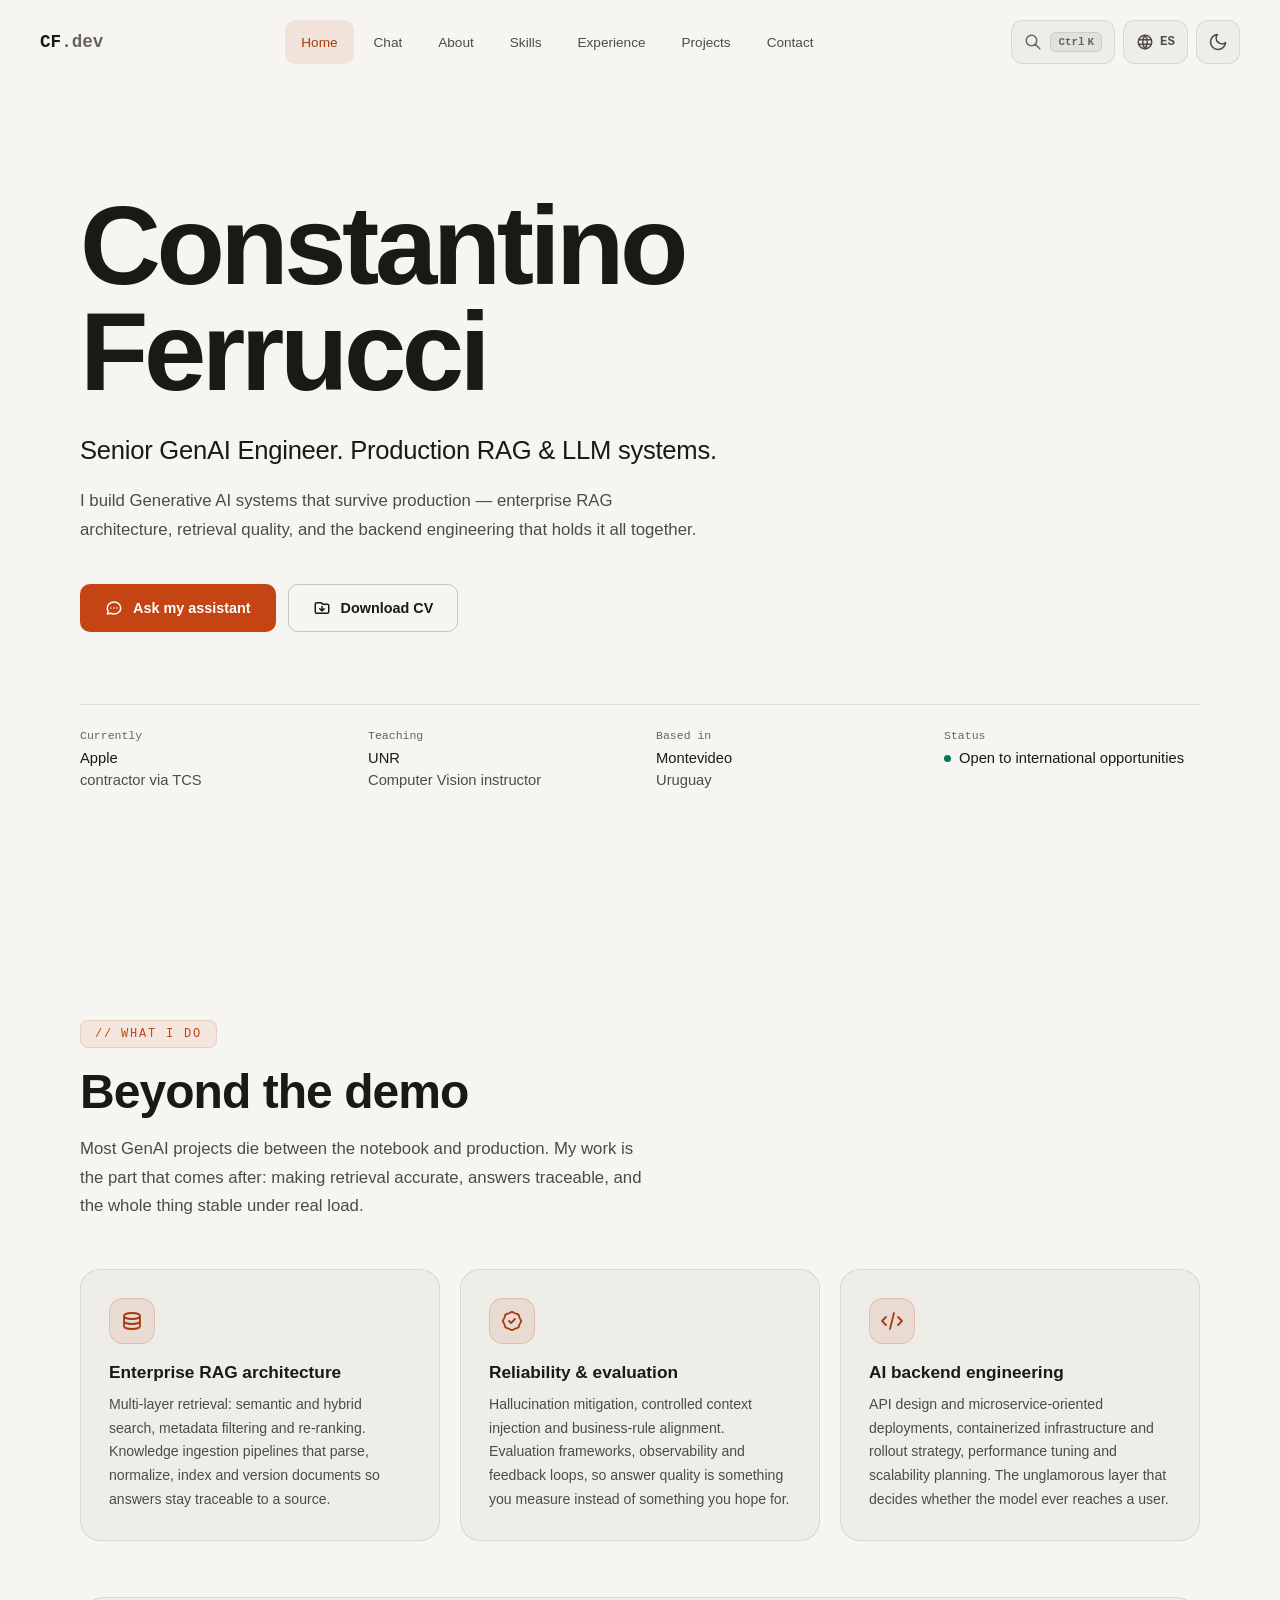
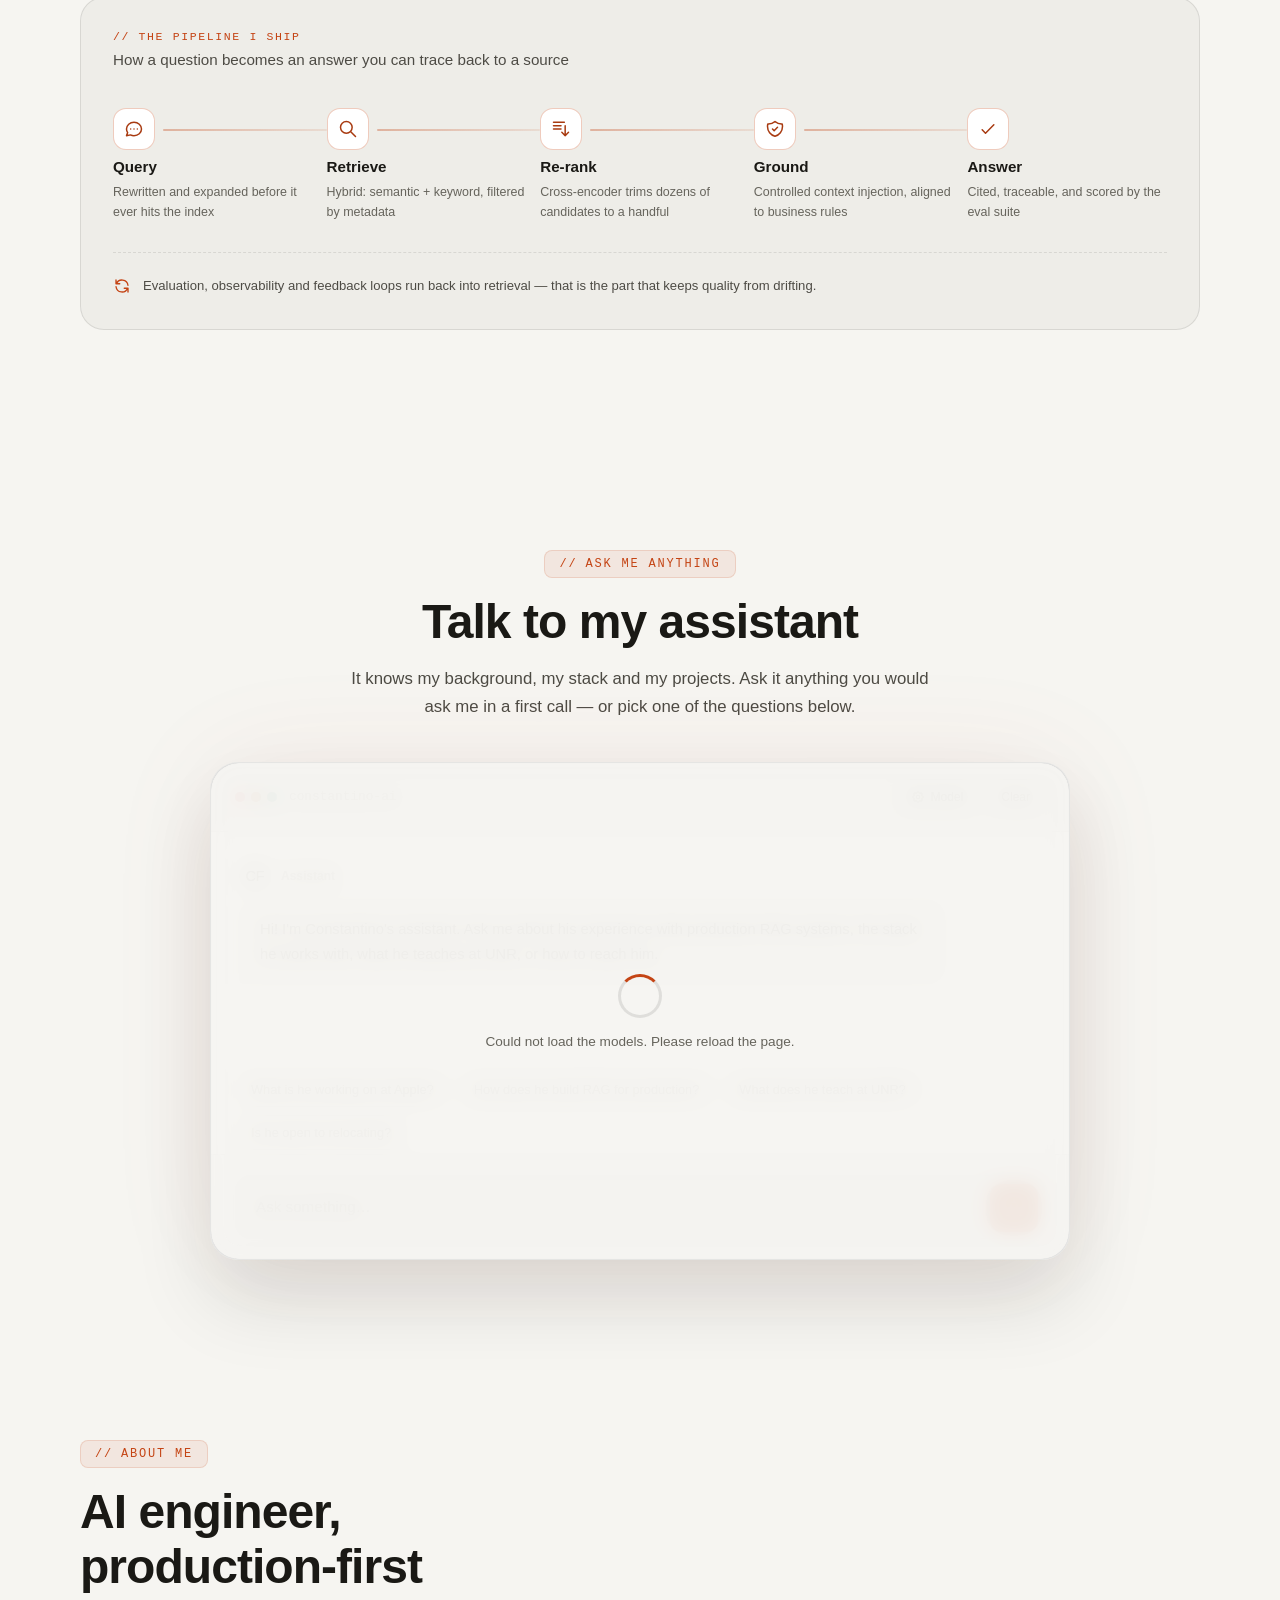
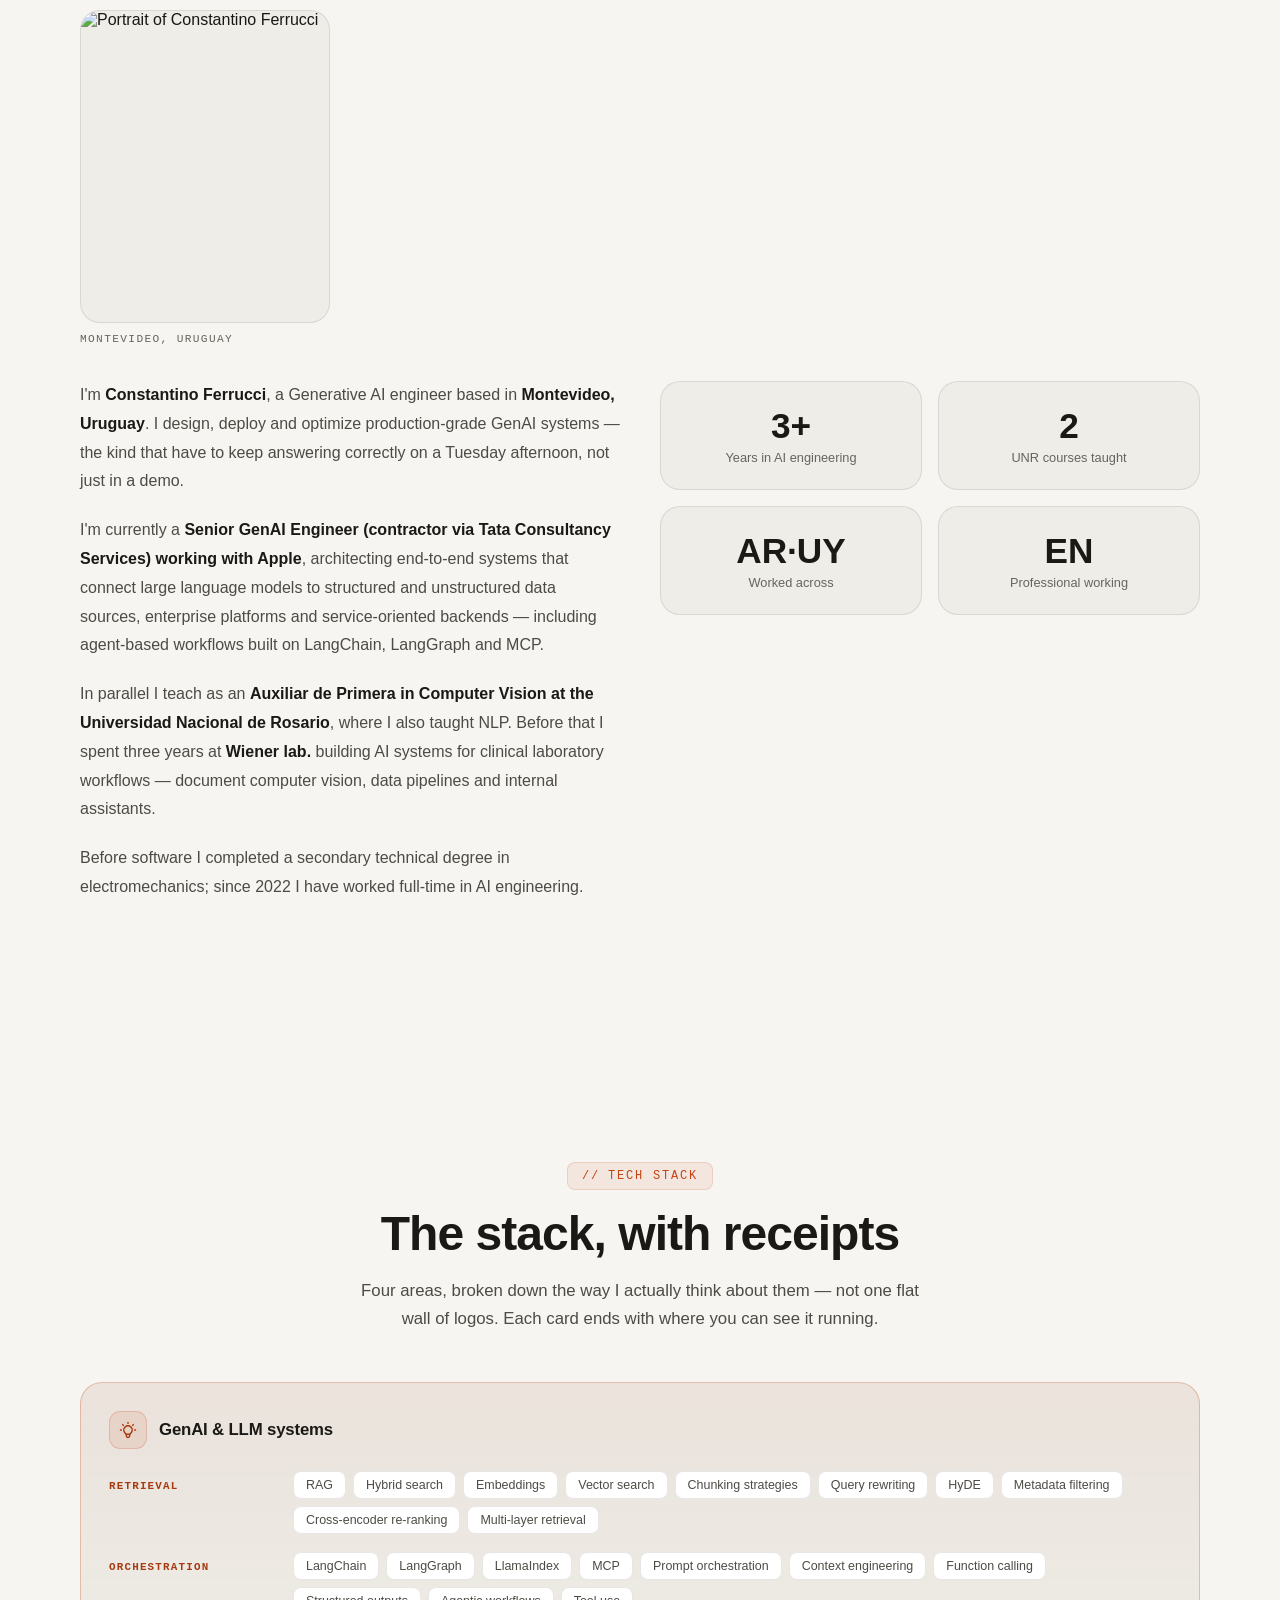
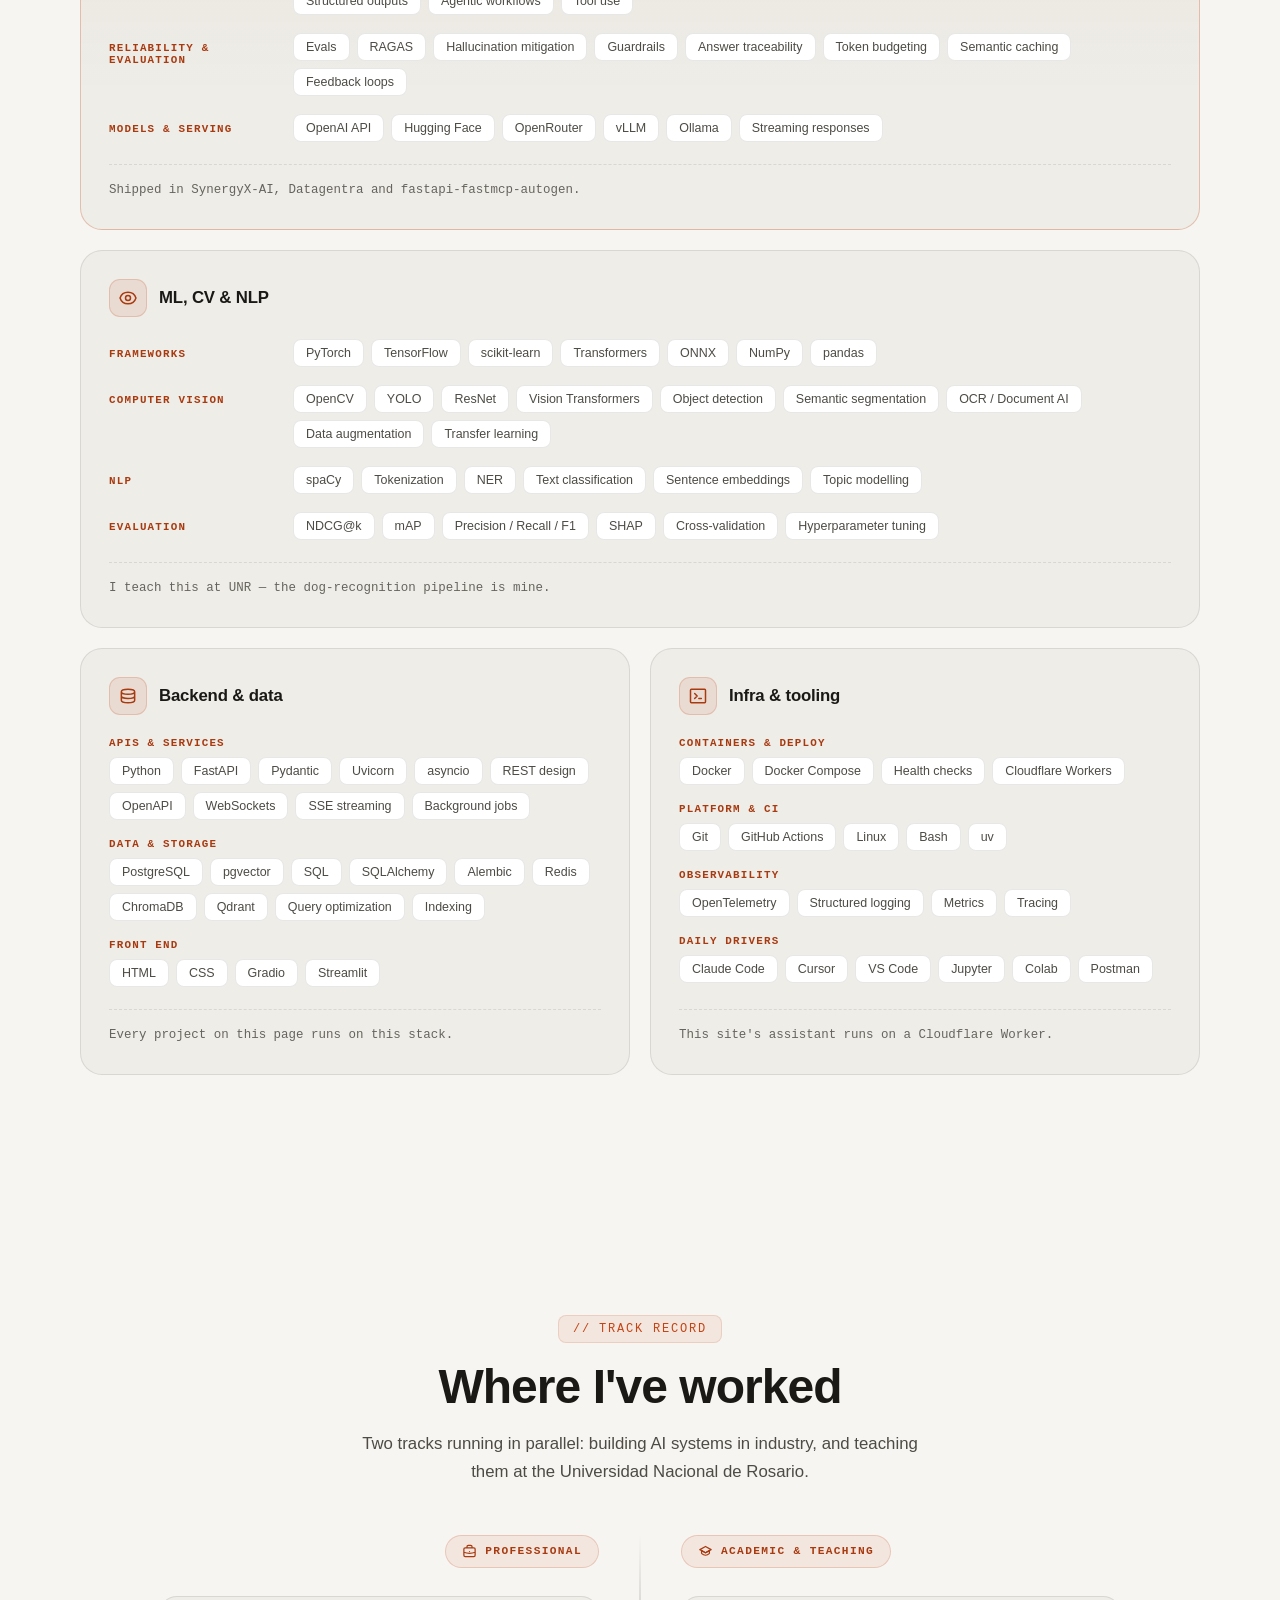
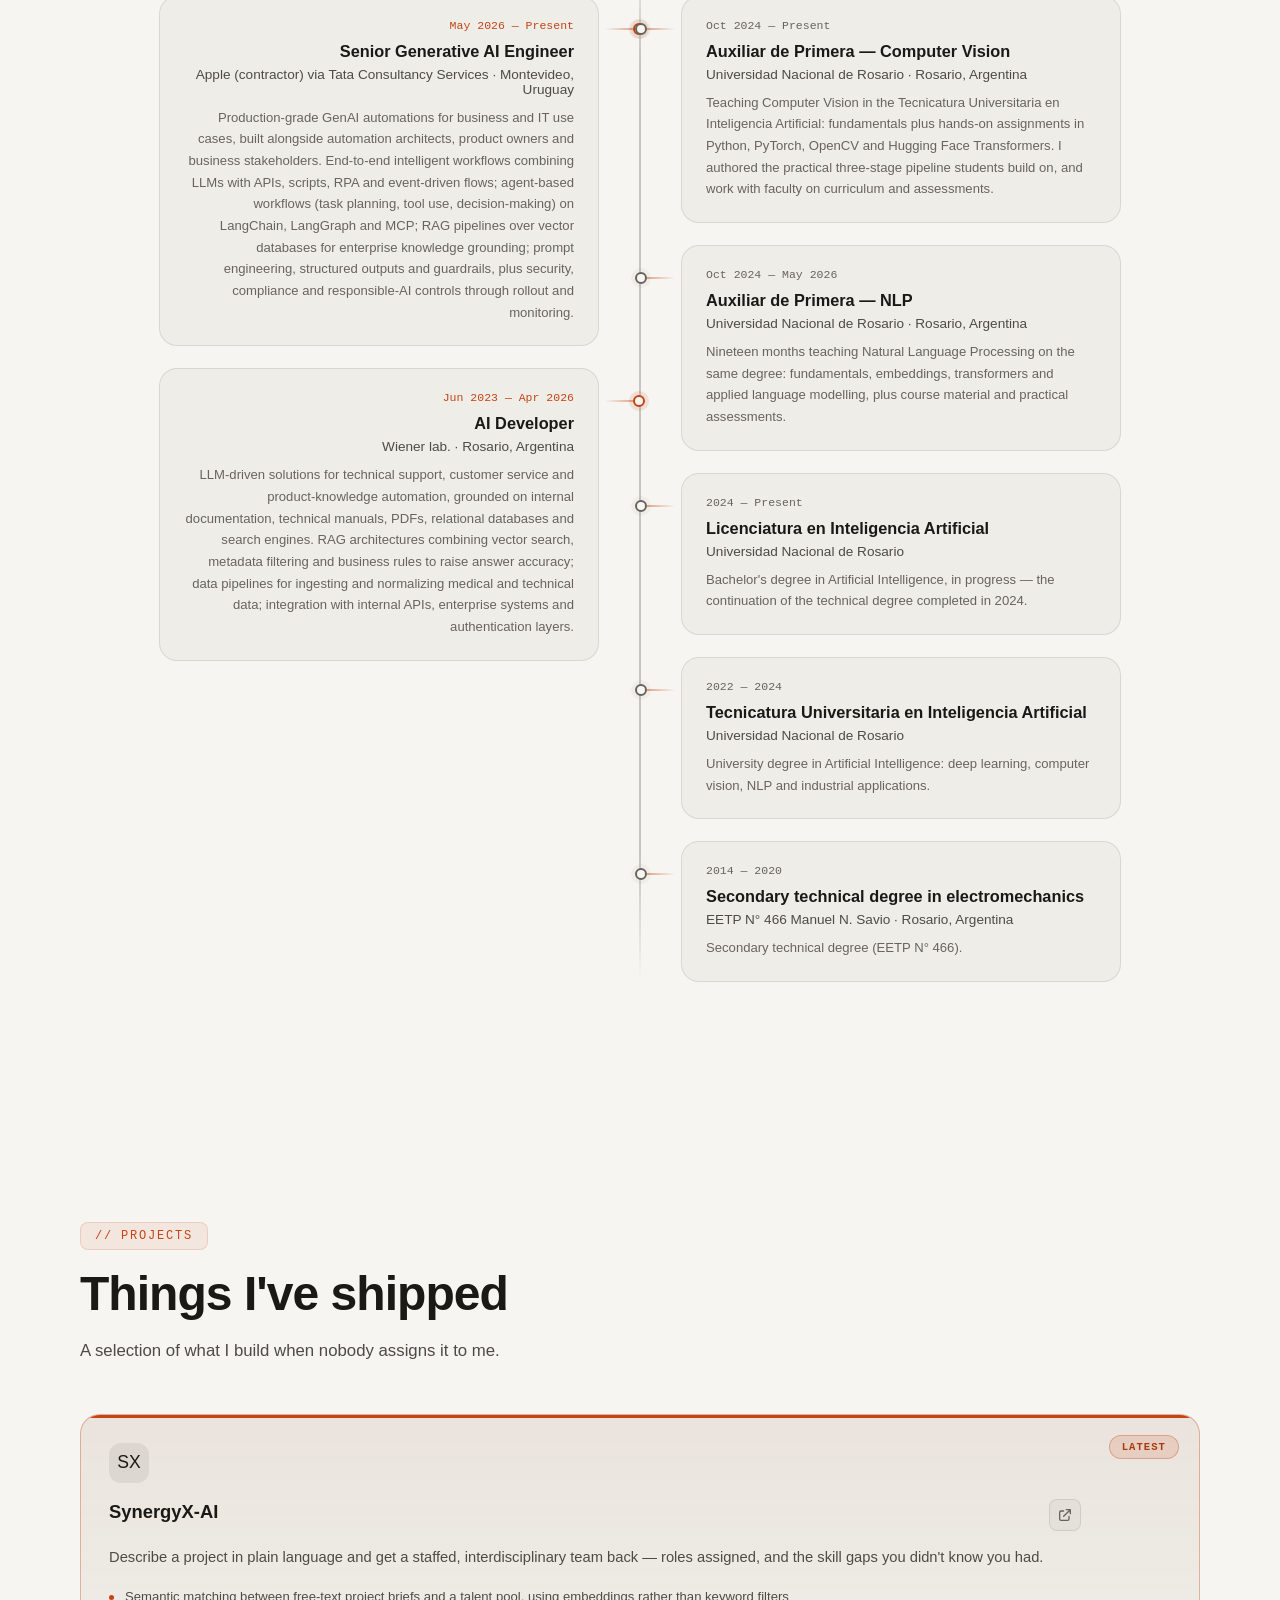
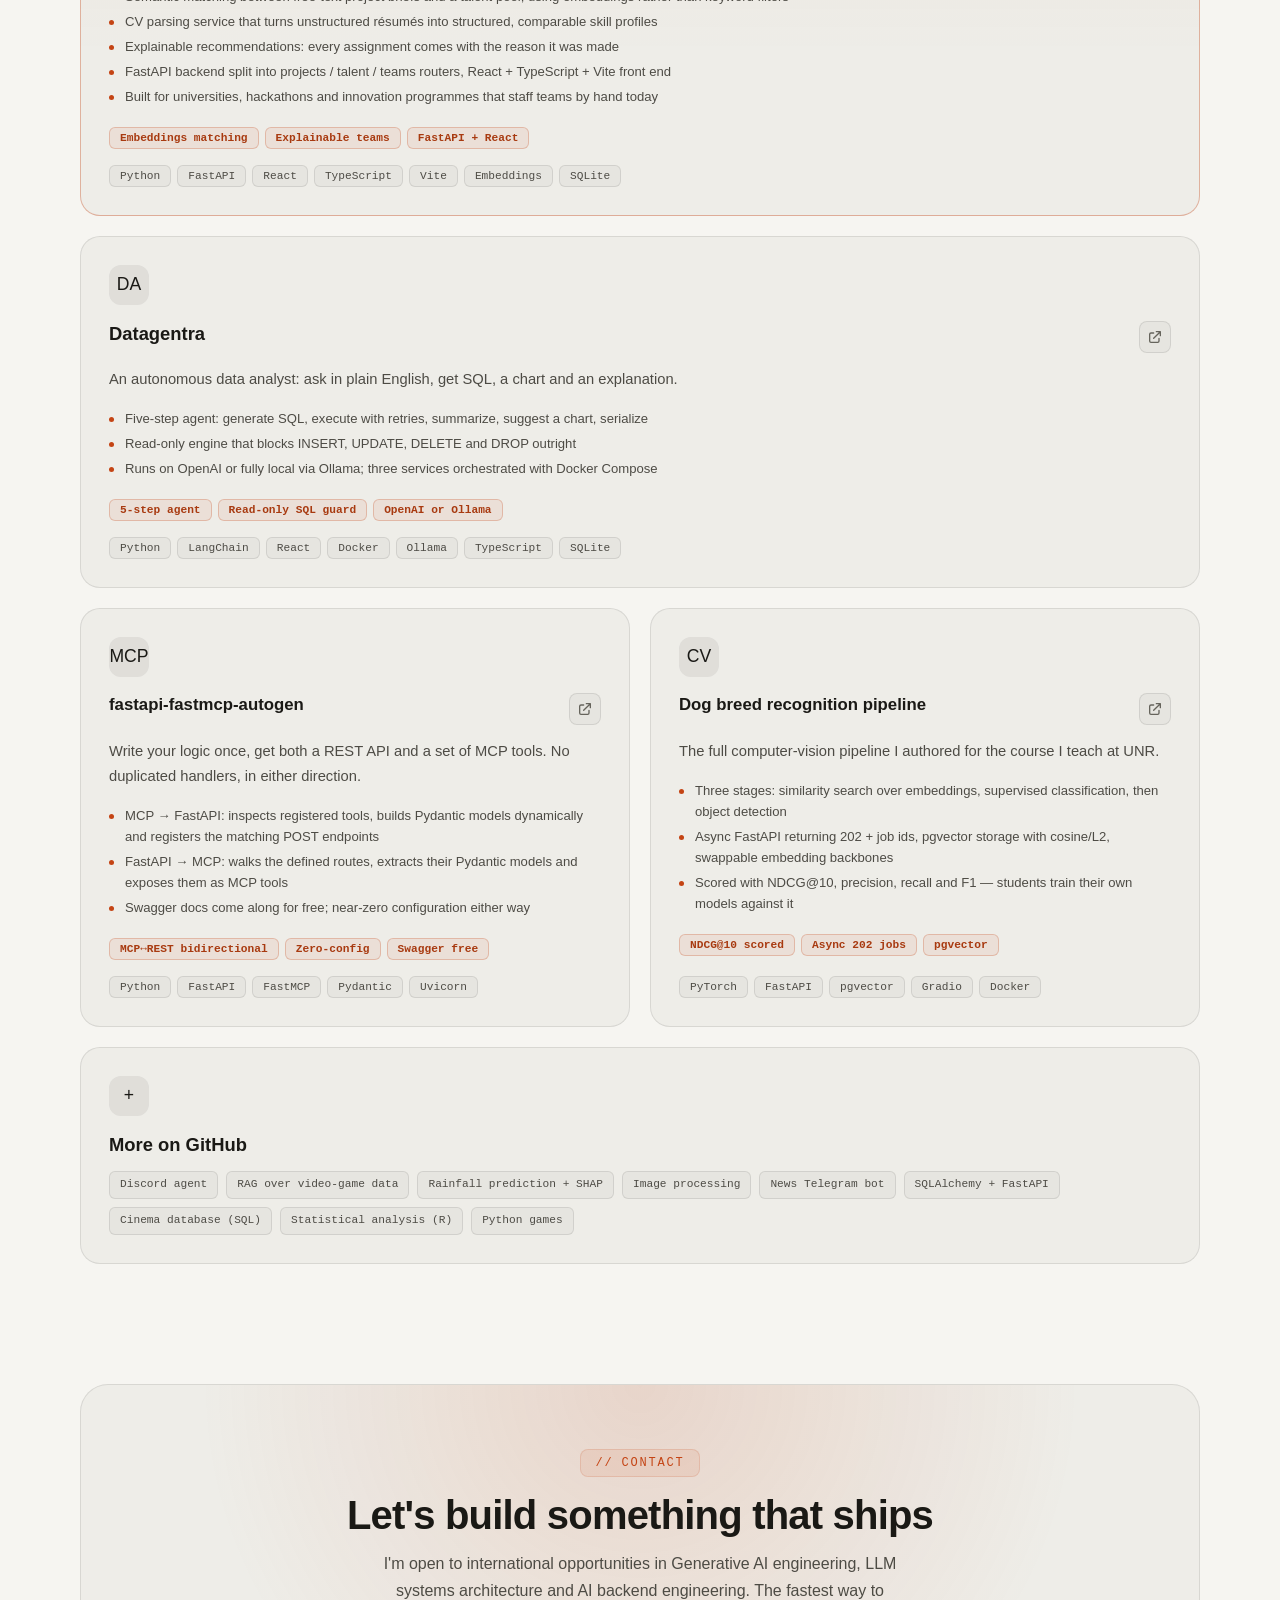
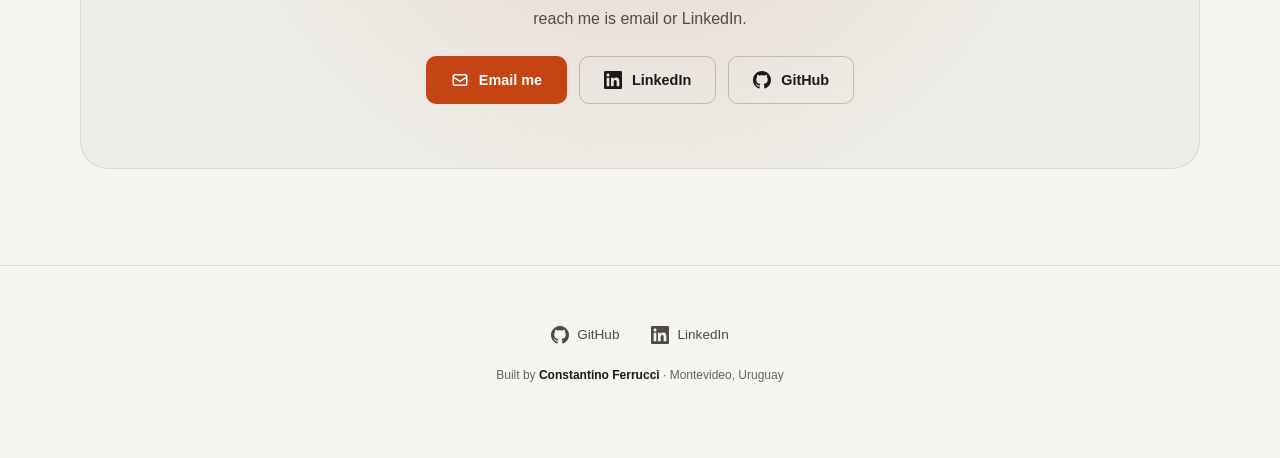
==== index.html @ ad32de2b "feat(ui): single accent, warm neutrals and static hero" ====
<!DOCTYPE html>
<html lang="en">
<head>
    <meta charset="UTF-8">
    <meta name="viewport" content="width=device-width, initial-scale=1, viewport-fit=cover">
    <title>Constantino Ferrucci | Senior GenAI Engineer</title>
    <meta name="description" content="Constantino Ferrucci — Senior Generative AI Engineer in Montevideo, Uruguay. Production RAG systems, LLM architecture and AI backend engineering. Portfolio, projects and an assistant you can ask anything.">
    <meta name="author" content="Constantino Ferrucci">
    <link rel="canonical" href="https://constantinoferrucci.com.ar/">

    <!-- Theme color per scheme so the mobile browser chrome matches the page -->
    <meta name="theme-color" content="#f6f5f1" media="(prefers-color-scheme: light)">
    <meta name="theme-color" content="#0e0e0c" media="(prefers-color-scheme: dark)">

    <!-- Social sharing -->
    <meta property="og:type" content="website">
    <meta property="og:url" content="https://constantinoferrucci.com.ar/">
    <meta property="og:title" content="Constantino Ferrucci | Senior GenAI Engineer">
    <meta property="og:description" content="Senior Generative AI Engineer. Enterprise RAG architecture, retrieval quality and the backend engineering that gets LLM systems into production.">
    <meta property="og:locale" content="en_US">
    <meta property="og:locale:alternate" content="es_AR">
    <meta name="twitter:card" content="summary_large_image">
    <meta name="twitter:title" content="Constantino Ferrucci | Senior GenAI Engineer">
    <meta name="twitter:description" content="Senior Generative AI Engineer. Production RAG systems, LLM architecture, AI backend engineering.">
    <meta property="og:image" content="https://constantinoferrucci.com.ar/assets/og/og-image.png">
    <meta property="og:image:width" content="1200">
    <meta property="og:image:height" content="630">
    <meta property="og:image:alt" content="Constantino Ferrucci — Senior Generative AI Engineer, Montevideo, Uruguay">
    <meta name="twitter:image" content="https://constantinoferrucci.com.ar/assets/og/og-image.png">
    <link rel="icon" type="image/svg+xml" href="data:image/svg+xml,%3Csvg xmlns='http://www.w3.org/2000/svg' viewBox='0 0 100 100'%3E%3Crect width='100' height='100' rx='20' fill='%23f06a3c'/%3E%3Ctext x='50' y='68' font-family='Arial Black' font-size='45' font-weight='bold' text-anchor='middle' fill='%2316130f'%3ECF%3C/text%3E%3C/svg%3E">
    <!-- Fonts are self-hosted (assets/fonts), so there is no third-party round
         trip before first paint. Preload only the two faces the hero needs. -->
    <link rel="preload" href="assets/fonts/inter-var.woff2" as="font" type="font/woff2" crossorigin>
    <link rel="preload" href="assets/fonts/space-grotesk-var.woff2" as="font" type="font/woff2" crossorigin>
    <link rel="preload" href="assets/fonts/jetbrains-mono-var.woff2" as="font" type="font/woff2" crossorigin>
    <script>
    // Applied before first paint: no flash of the wrong theme on reload.
    (function () {
        try {
            var t = localStorage.getItem('theme');
            if (t === 'light' || t === 'dark') document.documentElement.setAttribute('data-theme', t);
        } catch (e) { /* private mode or storage blocked: fall back to prefers-color-scheme */ }
    })();
    </script>
    <!-- Chat markdown deps (marked + DOMPurify) load lazily on first chat
         intent via ensureChatDeps() in app.js, so first paint ships no
         third-party JS. -->
    <script type="application/ld+json">
    {
      "@context": "https://schema.org",
      "@type": "Person",
      "name": "Constantino Ferrucci",
      "jobTitle": "Senior Generative AI Engineer",
      "url": "https://constantinoferrucci.com.ar/",
      "address": { "@type": "PostalAddress", "addressLocality": "Montevideo", "addressCountry": "UY" },
      "email": "mailto:constantinoferrucci@gmail.com",
      "alumniOf": { "@type": "CollegeOrUniversity", "name": "Universidad Nacional de Rosario" },
      "worksFor": { "@type": "Organization", "name": "Tata Consultancy Services" },
      "knowsAbout": ["Generative AI", "Retrieval-Augmented Generation", "Large Language Models", "Computer Vision", "NLP", "Python", "FastAPI", "PyTorch", "Model Context Protocol"],
      "sameAs": ["https://github.com/TinoFerrucci", "https://www.linkedin.com/in/constantinoferrucci"]
    }
    </script>
    <link rel="stylesheet" href="assets/css/styles.css">
</head>
<body>

<div class="scroll-progress" aria-hidden="true"></div>

<a href="#main" class="skip-link" data-i18n="a11y.skip">Skip to content</a>

<div class="nav-backdrop" id="navBackdrop"></div>

<nav class="nav" id="nav" aria-label="Main navigation">
    <a href="#hero" class="nav-logo">CF<span>.dev</span></a>
    <div class="nav-links" id="navLinks">
        <a href="#hero" class="nav-link active" data-i18n="nav.home">Home</a>
        <a href="#chat" class="nav-link" data-i18n="nav.chat">Chat</a>
        <a href="#about" class="nav-link" data-i18n="nav.about">About</a>
        <a href="#skills" class="nav-link" data-i18n="nav.skills">Skills</a>
        <a href="#experience" class="nav-link" data-i18n="nav.exp">Experience</a>
        <a href="#projects" class="nav-link" data-i18n="nav.projects">Projects</a>
        <a href="#contact" class="nav-link" data-i18n="nav.contact">Contact</a>
    </div>
    <div class="nav-actions">
        <button type="button" class="cmdk-trigger" id="cmdkTrigger" aria-label="Open command palette" data-i18n-attr="aria-label:cmd.open">
            <svg fill="none" viewBox="0 0 24 24" stroke="currentColor" aria-hidden="true"><path stroke-linecap="round" stroke-linejoin="round" stroke-width="2" d="M21 21l-6-6m2-5a7 7 0 11-14 0 7 7 0 0114 0z"/></svg>
            <kbd class="cmdk-key"><span class="cmdk-mod">Ctrl</span>K</kbd>
        </button>
        <button type="button" class="lang-toggle" id="langToggle" aria-label="Cambiar a espa&ntilde;ol">
            <svg fill="none" viewBox="0 0 24 24" stroke="currentColor" aria-hidden="true"><path stroke-linecap="round" stroke-linejoin="round" stroke-width="2" d="M21 12a9 9 0 11-18 0 9 9 0 0118 0z"/><path stroke-linecap="round" stroke-linejoin="round" stroke-width="2" d="M3.6 9h16.8M3.6 15h16.8M12 3a15 15 0 010 18 15 15 0 010-18z"/></svg>
            <span class="lang-code">ES</span>
        </button>
        <button type="button" class="theme-toggle" id="themeToggle" aria-label="Toggle theme">
            <svg class="icon-moon" fill="none" viewBox="0 0 24 24" stroke="currentColor" aria-hidden="true"><path stroke-linecap="round" stroke-linejoin="round" stroke-width="2" d="M21 12.79A9 9 0 1111.21 3a7 7 0 009.79 9.79z"/></svg>
            <svg class="icon-sun" fill="none" viewBox="0 0 24 24" stroke="currentColor" aria-hidden="true"><path stroke-linecap="round" stroke-linejoin="round" stroke-width="2" d="M12 3v2m0 14v2m9-9h-2M5 12H3m14.66-6.66l-1.41 1.41M7.75 16.25l-1.41 1.41m12.32 0l-1.41-1.41M7.75 7.75L6.34 6.34M16 12a4 4 0 11-8 0 4 4 0 018 0z"/></svg>
        </button>
        <button type="button" class="nav-hamburger" id="hamburger" aria-label="Open menu" aria-expanded="false" aria-controls="navLinks">
            <span></span><span></span><span></span>
        </button>
    </div>
</nav>

<main id="main">

<section class="hero" id="hero">
    <div class="hero-content">
        <h1 class="hero-name">Constantino<br>Ferrucci</h1>
        <p class="hero-title" data-i18n="hero.title">Senior GenAI Engineer. Production RAG &amp; LLM systems.</p>
        <p class="hero-sub" data-i18n="hero.sub">I build Generative AI systems that survive production &mdash; enterprise RAG architecture, retrieval quality, and the backend engineering that holds it all together.</p>
        <div class="hero-cta">
            <a href="#chat" class="btn btn-primary">
                <svg fill="none" viewBox="0 0 24 24" stroke="currentColor" aria-hidden="true"><path stroke-linecap="round" stroke-linejoin="round" stroke-width="2" d="M8 12h.01M12 12h.01M16 12h.01M21 12c0 4.418-4.03 8-9 8a9.863 9.863 0 01-4.255-.949L3 20l1.395-3.72C3.512 15.042 3 13.574 3 12c0-4.418 4.03-8 9-8s9 3.582 9 8z"/></svg>
                <span data-i18n="hero.ctaChat">Ask my assistant</span>
            </a>
            <a href="assets/cv/Constantino_Ferrucci_CV.pdf" class="btn btn-ghost" download>
                <svg fill="none" viewBox="0 0 24 24" stroke="currentColor" aria-hidden="true"><path stroke-linecap="round" stroke-linejoin="round" stroke-width="2" d="M12 10v6m0 0l-3-3m3 3l3-3M3 17V7a2 2 0 012-2h6l2 2h6a2 2 0 012 2v8a2 2 0 01-2 2H5a2 2 0 01-2-2z"/></svg>
                <span data-i18n="hero.ctaCv">Download CV</span>
            </a>
        </div>
    </div>

    <dl class="hero-facts">
        <div>
            <dt data-i18n="hero.nowLabel">Currently</dt>
            <dd data-i18n="hero.now">Apple <span>contractor via TCS</span></dd>
        </div>
        <div>
            <dt data-i18n="hero.teachLabel">Teaching</dt>
            <dd data-i18n="hero.teach">UNR <span>Computer Vision instructor</span></dd>
        </div>
        <div>
            <dt data-i18n="hero.baseLabel">Based in</dt>
            <dd>Montevideo <span>Uruguay</span></dd>
        </div>
        <div>
            <dt data-i18n="hero.statusLabel">Status</dt>
            <dd class="hero-status" data-i18n="hero.tag">Open to international opportunities</dd>
        </div>
    </dl>
</section>

<section class="section" id="expertise">
    <div class="reveal">
        <div class="section-label">// <span data-i18n="exp.label">what i do</span></div>
        <h2 class="section-title" data-i18n="exp.title">Beyond the demo</h2>
        <p class="section-desc" data-i18n="exp.desc">Most GenAI projects die between the notebook and production. My work is the part that comes after: making retrieval accurate, answers traceable, and the whole thing stable under real load.</p>
    </div>
    <div class="pillars">
        <article class="pillar reveal">
            <div class="pillar-icon">
                <svg fill="none" viewBox="0 0 24 24" stroke="currentColor" aria-hidden="true"><path stroke-linecap="round" stroke-linejoin="round" stroke-width="1.8" d="M4 7v10c0 1.657 3.582 3 8 3s8-1.343 8-3V7M4 7c0 1.657 3.582 3 8 3s8-1.343 8-3M4 7c0-1.657 3.582-3 8-3s8 1.343 8 3m0 5c0 1.657-3.582 3-8 3s-8-1.343-8-3"/></svg>
            </div>
            <h3 class="pillar-title" data-i18n="exp.p1t">Enterprise RAG architecture</h3>
            <p class="pillar-desc" data-i18n="exp.p1d">Multi-layer retrieval: semantic and hybrid search, metadata filtering and re-ranking. Knowledge ingestion pipelines that parse, normalize, index and version documents so answers stay traceable to a source.</p>
        </article>
        <article class="pillar reveal reveal-delay-1">
            <div class="pillar-icon">
                <svg fill="none" viewBox="0 0 24 24" stroke="currentColor" aria-hidden="true"><path stroke-linecap="round" stroke-linejoin="round" stroke-width="1.8" d="M9 12l2 2 4-4M7.835 4.697a3.42 3.42 0 001.946-.806 3.42 3.42 0 014.438 0 3.42 3.42 0 001.946.806 3.42 3.42 0 013.138 3.138 3.42 3.42 0 00.806 1.946 3.42 3.42 0 010 4.438 3.42 3.42 0 00-.806 1.946 3.42 3.42 0 01-3.138 3.138 3.42 3.42 0 00-1.946.806 3.42 3.42 0 01-4.438 0 3.42 3.42 0 00-1.946-.806 3.42 3.42 0 01-3.138-3.138 3.42 3.42 0 00-.806-1.946 3.42 3.42 0 010-4.438 3.42 3.42 0 00.806-1.946 3.42 3.42 0 013.138-3.138z"/></svg>
            </div>
            <h3 class="pillar-title" data-i18n="exp.p2t">Reliability &amp; evaluation</h3>
            <p class="pillar-desc" data-i18n="exp.p2d">Hallucination mitigation, controlled context injection and business-rule alignment. Evaluation frameworks, observability and feedback loops, so answer quality is something you measure instead of something you hope for.</p>
        </article>
        <article class="pillar reveal reveal-delay-2">
            <div class="pillar-icon">
                <svg fill="none" viewBox="0 0 24 24" stroke="currentColor" aria-hidden="true"><path stroke-linecap="round" stroke-linejoin="round" stroke-width="1.8" d="M10 20l4-16m4 4l4 4-4 4M6 16l-4-4 4-4"/></svg>
            </div>
            <h3 class="pillar-title" data-i18n="exp.p3t">AI backend engineering</h3>
            <p class="pillar-desc" data-i18n="exp.p3d">API design and microservice-oriented deployments, containerized infrastructure and rollout strategy, performance tuning and scalability planning. The unglamorous layer that decides whether the model ever reaches a user.</p>
        </article>
    </div>

    <figure class="flow reveal reveal-delay-3">
        <figcaption class="flow-caption">
            <span class="flow-caption-label">// <span data-i18n="flow.label">the pipeline i ship</span></span>
            <span data-i18n="flow.caption">How a question becomes an answer you can trace back to a source</span>
        </figcaption>
        <ol class="flow-track">
            <li class="flow-node" style="--i:0">
                <span class="flow-dot"><svg fill="none" viewBox="0 0 24 24" stroke="currentColor" aria-hidden="true"><path stroke-linecap="round" stroke-linejoin="round" stroke-width="1.8" d="M8 12h.01M12 12h.01M16 12h.01M21 12c0 4.418-4.03 8-9 8a9.863 9.863 0 01-4.255-.949L3 20l1.395-3.72C3.512 15.042 3 13.574 3 12c0-4.418 4.03-8 9-8s9 3.582 9 8z"/></svg></span>
                <span class="flow-name" data-i18n="flow.n1">Query</span>
                <span class="flow-note" data-i18n="flow.d1">Rewritten and expanded before it ever hits the index</span>
            </li>
            <li class="flow-node" style="--i:1">
                <span class="flow-dot"><svg fill="none" viewBox="0 0 24 24" stroke="currentColor" aria-hidden="true"><path stroke-linecap="round" stroke-linejoin="round" stroke-width="1.8" d="M21 21l-6-6m2-5a7 7 0 11-14 0 7 7 0 0114 0z"/></svg></span>
                <span class="flow-name" data-i18n="flow.n2">Retrieve</span>
                <span class="flow-note" data-i18n="flow.d2">Hybrid: semantic + keyword, filtered by metadata</span>
            </li>
            <li class="flow-node" style="--i:2">
                <span class="flow-dot"><svg fill="none" viewBox="0 0 24 24" stroke="currentColor" aria-hidden="true"><path stroke-linecap="round" stroke-linejoin="round" stroke-width="1.8" d="M3 4h13M3 8h9m-9 4h9m5-4v12m0 0l-4-4m4 4l4-4"/></svg></span>
                <span class="flow-name" data-i18n="flow.n3">Re-rank</span>
                <span class="flow-note" data-i18n="flow.d3">Cross-encoder trims dozens of candidates to a handful</span>
            </li>
            <li class="flow-node" style="--i:3">
                <span class="flow-dot"><svg fill="none" viewBox="0 0 24 24" stroke="currentColor" aria-hidden="true"><path stroke-linecap="round" stroke-linejoin="round" stroke-width="1.8" d="M9 12l2 2 4-4m5.618-4.016A11.955 11.955 0 0112 2.944a11.955 11.955 0 01-8.618 3.04A12.02 12.02 0 003 9c0 5.591 3.824 10.29 9 11.622 5.176-1.332 9-6.03 9-11.622 0-1.042-.133-2.052-.382-3.016z"/></svg></span>
                <span class="flow-name" data-i18n="flow.n4">Ground</span>
                <span class="flow-note" data-i18n="flow.d4">Controlled context injection, aligned to business rules</span>
            </li>
            <li class="flow-node" style="--i:4">
                <span class="flow-dot"><svg fill="none" viewBox="0 0 24 24" stroke="currentColor" aria-hidden="true"><path stroke-linecap="round" stroke-linejoin="round" stroke-width="1.8" d="M5 13l4 4L19 7"/></svg></span>
                <span class="flow-name" data-i18n="flow.n5">Answer</span>
                <span class="flow-note" data-i18n="flow.d5">Cited, traceable, and scored by the eval suite</span>
            </li>
        </ol>
        <div class="flow-loop">
            <svg fill="none" viewBox="0 0 24 24" stroke="currentColor" aria-hidden="true"><path stroke-linecap="round" stroke-linejoin="round" stroke-width="1.8" d="M4 4v5h.582m15.356 2A8.001 8.001 0 004.582 9m0 0H9m11 11v-5h-.581m0 0a8.003 8.003 0 01-15.357-2m15.357 2H15"/></svg>
            <span data-i18n="flow.loop">Evaluation, observability and feedback loops run back into retrieval &mdash; that is the part that keeps quality from drifting.</span>
        </div>
    </figure>
</section>

<section class="chat-section" id="chat">
    <div class="chat-wrapper">
        <div class="chat-header reveal">
            <div class="section-label">// <span data-i18n="chat.label">ask me anything</span></div>
            <h2 class="section-title" data-i18n="chat.title">Talk to my assistant</h2>
            <p class="section-desc" style="margin-bottom:0" data-i18n="chat.desc">It knows my background, my stack and my projects. Ask it anything you would ask me in a first call &mdash; or pick one of the questions below.</p>
        </div>

        <div class="chat-main reveal reveal-delay-1">
            <div class="loading-overlay" id="loadingOverlay">
                <div class="loader"></div>
                <div class="loader-text" data-i18n="chat.loading">Waking up the assistant…</div>
            </div>

            <div class="chat-toolbar">
                <div class="chat-toolbar-left">
                    <div class="toolbar-dots">
                        <div class="toolbar-dot"></div>
                        <div class="toolbar-dot"></div>
                        <div class="toolbar-dot"></div>
                    </div>
                    <span class="toolbar-title">constantino-ai</span>
                </div>
                <div class="chat-toolbar-right">
                    <button type="button" class="toolbar-btn" id="advancedBtn" aria-expanded="false" aria-controls="advancedPanel">
                        <svg width="14" height="14" fill="none" viewBox="0 0 24 24" stroke="currentColor" aria-hidden="true"><path stroke-linecap="round" stroke-linejoin="round" stroke-width="2" d="M10.325 4.317c.426-1.756 2.924-1.756 3.35 0a1.724 1.724 0 002.573 1.066c1.543-.94 3.31.826 2.37 2.37a1.724 1.724 0 001.065 2.572c1.756.426 1.756 2.924 0 3.35a1.724 1.724 0 00-1.066 2.573c.94 1.543-.826 3.31-2.37 2.37a1.724 1.724 0 00-2.572 1.065c-.426 1.756-2.924 1.756-3.35 0a1.724 1.724 0 00-2.573-1.066c-1.543.94-3.31-.826-2.37-2.37a1.724 1.724 0 00-1.065-2.572c-1.756-.426-1.756-2.924 0-3.35a1.724 1.724 0 001.066-2.573c-.94-1.543.826-3.31 2.37-2.37.996.608 2.296.07 2.572-1.065z"/><path stroke-linecap="round" stroke-linejoin="round" stroke-width="2" d="M15 12a3 3 0 11-6 0 3 3 0 016 0z"/></svg>
                        <span data-i18n="chat.model">Model</span>
                    </button>
                    <button type="button" class="toolbar-btn" id="clearBtn" data-i18n="chat.clear">Clear</button>
                </div>
            </div>

            <div class="advanced-panel" id="advancedPanel" hidden>
                <div class="model-select-wrapper">
                    <label class="visually-hidden" for="providerSelect" data-i18n="chat.provider">Model provider</label>
                    <select class="model-select" id="providerSelect">
                        <option value="">Provider…</option>
                    </select>
                    <label class="visually-hidden" for="modelSelectEl" data-i18n="chat.modelLabel">Language model</label>
                    <select class="model-select" id="modelSelectEl">
                        <option value="">Model…</option>
                    </select>
                </div>
                <p class="advanced-hint" id="modelsStatus" role="status"></p>
                <input type="hidden" id="selectedModel" value="">
            </div>

            <div class="chat-messages" id="chatMessages" role="log" aria-live="polite" aria-relevant="additions text" aria-label="Conversation with the assistant" tabindex="0">
                <div class="message assistant">
                    <div class="message-header">
                        <div class="msg-avatar" aria-hidden="true">CF</div>
                        <span class="msg-label" data-i18n="chat.assistant">Assistant</span>
                    </div>
                    <div class="msg-body" data-i18n="chat.greeting">Hi! I'm Constantino's assistant. Ask me about his experience with production RAG systems, the stack he works with, what he teaches at UNR, or how to reach him.</div>
                </div>
            </div>

            <div class="chat-suggestions" id="chatSuggestions">
                <button type="button" class="suggestion" data-i18n="chat.s1">What is he working on at Apple?</button>
                <button type="button" class="suggestion" data-i18n="chat.s2">How does he build RAG for production?</button>
                <button type="button" class="suggestion" data-i18n="chat.s3">What does he teach at UNR?</button>
                <button type="button" class="suggestion" data-i18n="chat.s4">Is he open to relocating?</button>
            </div>

            <div class="chat-input-area">
                <div class="chat-input-row">
                    <label class="visually-hidden" for="userInput" data-i18n="chat.inputLabel">Your question</label>
                    <textarea class="chat-input" id="userInput" rows="1" placeholder="Ask something…" data-i18n-attr="placeholder:chat.placeholder"></textarea>
                    <button type="button" class="send-btn" id="sendBtn" aria-label="Send message" data-i18n-attr="aria-label:chat.send">
                        <svg fill="none" viewBox="0 0 24 24" stroke="currentColor" aria-hidden="true"><path stroke-linecap="round" stroke-linejoin="round" stroke-width="2" d="M12 19l9 2-9-18-9 18 9-2zm0 0v-8"/></svg>
                    </button>
                </div>
            </div>
        </div>
    </div>
</section>

<section class="section" id="about">
    <div class="reveal">
        <div class="section-label">// <span data-i18n="about.label">about me</span></div>
        <h2 class="section-title" data-i18n-html="about.title">AI engineer,<br>production-first</h2>
    </div>
    <figure class="about-profile reveal reveal-delay-1">
        <img src="assets/img/profile.jpg" alt="Portrait of Constantino Ferrucci" width="640" height="800" loading="lazy" decoding="async">
        <figcaption>Montevideo, Uruguay</figcaption>
    </figure>
    <div class="about-grid">
        <div class="about-text reveal reveal-delay-1">
            <p data-i18n-html="about.p1">I'm <strong>Constantino Ferrucci</strong>, a Generative AI engineer based in <strong>Montevideo, Uruguay</strong>. I design, deploy and optimize production-grade GenAI systems &mdash; the kind that have to keep answering correctly on a Tuesday afternoon, not just in a demo.</p>
            <p data-i18n-html="about.p2">I'm currently a <strong>Senior GenAI Engineer (contractor via Tata Consultancy Services) working with Apple</strong>, architecting end-to-end systems that connect large language models to structured and unstructured data sources, enterprise platforms and service-oriented backends &mdash; including agent-based workflows built on LangChain, LangGraph and MCP.</p>
            <p data-i18n-html="about.p3">In parallel I teach as an <strong>Auxiliar de Primera in Computer Vision at the Universidad Nacional de Rosario</strong>, where I also taught NLP. Before that I spent three years at <strong>Wiener lab.</strong> building AI systems for clinical laboratory workflows &mdash; document computer vision, data pipelines and internal assistants.</p>
            <p data-i18n-html="about.p4">Before software I completed a secondary technical degree in electromechanics; since 2022 I've worked full-time in AI engineering.</p>
        </div>
        <div class="about-stats reveal reveal-delay-2">
            <div class="stat-card">
                <div class="stat-number">3+</div>
                <div class="stat-label" data-i18n="about.s1">Years in AI engineering</div>
            </div>
            <div class="stat-card">
                <div class="stat-number">2</div>
                <div class="stat-label" data-i18n="about.s2">UNR courses taught</div>
            </div>
            <div class="stat-card">
                <div class="stat-number">AR&middot;UY</div>
                <div class="stat-label" data-i18n="about.s3">Worked across</div>
            </div>
            <div class="stat-card">
                <div class="stat-number">EN</div>
                <div class="stat-label" data-i18n="about.s4">Professional working</div>
            </div>
        </div>
    </div>
</section>

<section class="section" id="skills">
    <div class="section-head centered reveal">
        <div class="section-label">// <span data-i18n="skills.label">tech stack</span></div>
        <h2 class="section-title" data-i18n="skills.title">The stack, with receipts</h2>
        <p class="section-desc" data-i18n="skills.desc">Four areas, broken down the way I actually think about them &mdash; not one flat wall of logos. Each card ends with where you can see it running.</p>
    </div>

    <div class="skill-bento">
        <div class="skill-group span-full primary reveal">
            <div class="skill-group-head">
                <span class="skill-group-icon">
                    <svg fill="none" viewBox="0 0 24 24" stroke="currentColor" aria-hidden="true"><path stroke-linecap="round" stroke-linejoin="round" stroke-width="1.8" d="M9.663 17h4.673M12 3v1m6.364 1.636l-.707.707M21 12h-1M4 12H3m3.343-5.657l-.707-.707m2.828 9.9a5 5 0 117.072 0l-.548.547A3.374 3.374 0 0014 18.469V19a2 2 0 11-4 0v-.531c0-.895-.356-1.754-.988-2.386l-.548-.547z"/></svg>
                </span>
                <h3 class="skill-group-title" data-i18n="skills.g1">GenAI &amp; LLM systems</h3>
            </div>
            <div class="skill-rows">
                <div class="skill-row">
                    <span class="skill-row-label" data-i18n="sk.retrieval">Retrieval</span>
                    <div class="skill-chips"><span class="skill-chip">RAG</span><span class="skill-chip">Hybrid search</span><span class="skill-chip">Embeddings</span><span class="skill-chip">Vector search</span><span class="skill-chip">Chunking strategies</span><span class="skill-chip">Query rewriting</span><span class="skill-chip">HyDE</span><span class="skill-chip">Metadata filtering</span><span class="skill-chip">Cross-encoder re-ranking</span><span class="skill-chip">Multi-layer retrieval</span></div>
                </div>
                <div class="skill-row">
                    <span class="skill-row-label" data-i18n="sk.orch">Orchestration</span>
                    <div class="skill-chips"><span class="skill-chip">LangChain</span><span class="skill-chip">LangGraph</span><span class="skill-chip">LlamaIndex</span><span class="skill-chip">MCP</span><span class="skill-chip">Prompt orchestration</span><span class="skill-chip">Context engineering</span><span class="skill-chip">Function calling</span><span class="skill-chip">Structured outputs</span><span class="skill-chip">Agentic workflows</span><span class="skill-chip">Tool use</span></div>
                </div>
                <div class="skill-row">
                    <span class="skill-row-label" data-i18n="sk.rel">Reliability &amp; evaluation</span>
                    <div class="skill-chips"><span class="skill-chip">Evals</span><span class="skill-chip">RAGAS</span><span class="skill-chip">Hallucination mitigation</span><span class="skill-chip">Guardrails</span><span class="skill-chip">Answer traceability</span><span class="skill-chip">Token budgeting</span><span class="skill-chip">Semantic caching</span><span class="skill-chip">Feedback loops</span></div>
                </div>
                <div class="skill-row">
                    <span class="skill-row-label" data-i18n="sk.serving">Models &amp; serving</span>
                    <div class="skill-chips"><span class="skill-chip">OpenAI API</span><span class="skill-chip">Hugging Face</span><span class="skill-chip">OpenRouter</span><span class="skill-chip">vLLM</span><span class="skill-chip">Ollama</span><span class="skill-chip">Streaming responses</span></div>
                </div>
            </div>
            <p class="skill-proof" data-i18n="skills.proof1">Shipped in SynergyX-AI, Datagentra and fastapi-fastmcp-autogen.</p>
        </div>

        <div class="skill-group span-full reveal">
            <div class="skill-group-head">
                <span class="skill-group-icon">
                    <svg fill="none" viewBox="0 0 24 24" stroke="currentColor" aria-hidden="true"><path stroke-linecap="round" stroke-linejoin="round" stroke-width="1.8" d="M15 12a3 3 0 11-6 0 3 3 0 016 0z"/><path stroke-linecap="round" stroke-linejoin="round" stroke-width="1.8" d="M2.458 12C3.732 7.943 7.523 5 12 5c4.478 0 8.268 2.943 9.542 7-1.274 4.057-5.064 7-9.542 7-4.477 0-8.268-2.943-9.542-7z"/></svg>
                </span>
                <h3 class="skill-group-title" data-i18n="skills.g2">ML, CV &amp; NLP</h3>
            </div>
            <div class="skill-rows">
                <div class="skill-row">
                    <span class="skill-row-label" data-i18n="sk.frameworks">Frameworks</span>
                    <div class="skill-chips"><span class="skill-chip">PyTorch</span><span class="skill-chip">TensorFlow</span><span class="skill-chip">scikit-learn</span><span class="skill-chip">Transformers</span><span class="skill-chip">ONNX</span><span class="skill-chip">NumPy</span><span class="skill-chip">pandas</span></div>
                </div>
                <div class="skill-row">
                    <span class="skill-row-label" data-i18n="sk.cv">Computer Vision</span>
                    <div class="skill-chips"><span class="skill-chip">OpenCV</span><span class="skill-chip">YOLO</span><span class="skill-chip">ResNet</span><span class="skill-chip">Vision Transformers</span><span class="skill-chip">Object detection</span><span class="skill-chip">Semantic segmentation</span><span class="skill-chip">OCR / Document AI</span><span class="skill-chip">Data augmentation</span><span class="skill-chip">Transfer learning</span></div>
                </div>
                <div class="skill-row">
                    <span class="skill-row-label" data-i18n="sk.nlp">NLP</span>
                    <div class="skill-chips"><span class="skill-chip">spaCy</span><span class="skill-chip">Tokenization</span><span class="skill-chip">NER</span><span class="skill-chip">Text classification</span><span class="skill-chip">Sentence embeddings</span><span class="skill-chip">Topic modelling</span></div>
                </div>
                <div class="skill-row">
                    <span class="skill-row-label" data-i18n="sk.eval">Evaluation</span>
                    <div class="skill-chips"><span class="skill-chip">NDCG@k</span><span class="skill-chip">mAP</span><span class="skill-chip">Precision / Recall / F1</span><span class="skill-chip">SHAP</span><span class="skill-chip">Cross-validation</span><span class="skill-chip">Hyperparameter tuning</span></div>
                </div>
            </div>
            <p class="skill-proof" data-i18n="skills.proof3">I teach this at UNR — the dog-recognition pipeline is mine.</p>
        </div>

        <div class="skill-group reveal">
            <div class="skill-group-head">
                <span class="skill-group-icon">
                    <svg fill="none" viewBox="0 0 24 24" stroke="currentColor" aria-hidden="true"><path stroke-linecap="round" stroke-linejoin="round" stroke-width="1.8" d="M4 7v10c0 1.657 3.582 3 8 3s8-1.343 8-3V7M4 7c0 1.657 3.582 3 8 3s8-1.343 8-3M4 7c0-1.657 3.582-3 8-3s8 1.343 8 3m0 5c0 1.657-3.582 3-8 3s-8-1.343-8-3"/></svg>
                </span>
                <h3 class="skill-group-title" data-i18n="skills.g3">Backend &amp; data</h3>
            </div>
            <div class="skill-rows">
                <div class="skill-row">
                    <span class="skill-row-label" data-i18n="sk.apis">APIs &amp; services</span>
                    <div class="skill-chips"><span class="skill-chip">Python</span><span class="skill-chip">FastAPI</span><span class="skill-chip">Pydantic</span><span class="skill-chip">Uvicorn</span><span class="skill-chip">asyncio</span><span class="skill-chip">REST design</span><span class="skill-chip">OpenAPI</span><span class="skill-chip">WebSockets</span><span class="skill-chip">SSE streaming</span><span class="skill-chip">Background jobs</span></div>
                </div>
                <div class="skill-row">
                    <span class="skill-row-label" data-i18n="sk.data">Data &amp; storage</span>
                    <div class="skill-chips"><span class="skill-chip">PostgreSQL</span><span class="skill-chip">pgvector</span><span class="skill-chip">SQL</span><span class="skill-chip">SQLAlchemy</span><span class="skill-chip">Alembic</span><span class="skill-chip">Redis</span><span class="skill-chip">ChromaDB</span><span class="skill-chip">Qdrant</span><span class="skill-chip">Query optimization</span><span class="skill-chip">Indexing</span></div>
                </div>
                <div class="skill-row">
                    <span class="skill-row-label" data-i18n="sk.front">Front end</span>
                    <div class="skill-chips"><span class="skill-chip">HTML</span><span class="skill-chip">CSS</span><span class="skill-chip">Gradio</span><span class="skill-chip">Streamlit</span></div>
                </div>
            </div>
            <p class="skill-proof" data-i18n="skills.proof2">Every project on this page runs on this stack.</p>
        </div>

        <div class="skill-group reveal">
            <div class="skill-group-head">
                <span class="skill-group-icon">
                    <svg fill="none" viewBox="0 0 24 24" stroke="currentColor" aria-hidden="true"><path stroke-linecap="round" stroke-linejoin="round" stroke-width="1.8" d="M8 9l3 3-3 3m5 0h3M4 20h16a1 1 0 001-1V5a1 1 0 00-1-1H4a1 1 0 00-1 1v14a1 1 0 001 1z"/></svg>
                </span>
                <h3 class="skill-group-title" data-i18n="skills.g4">Infra &amp; tooling</h3>
            </div>
            <div class="skill-rows">
                <div class="skill-row">
                    <span class="skill-row-label" data-i18n="sk.deploy">Containers &amp; deploy</span>
                    <div class="skill-chips"><span class="skill-chip">Docker</span><span class="skill-chip">Docker Compose</span><span class="skill-chip">Health checks</span><span class="skill-chip">Cloudflare Workers</span></div>
                </div>
                <div class="skill-row">
                    <span class="skill-row-label" data-i18n="sk.ci">Platform &amp; CI</span>
                    <div class="skill-chips"><span class="skill-chip">Git</span><span class="skill-chip">GitHub Actions</span><span class="skill-chip">Linux</span><span class="skill-chip">Bash</span><span class="skill-chip">uv</span></div>
                </div>
                <div class="skill-row">
                    <span class="skill-row-label" data-i18n="sk.obs">Observability</span>
                    <div class="skill-chips"><span class="skill-chip">OpenTelemetry</span><span class="skill-chip">Structured logging</span><span class="skill-chip">Metrics</span><span class="skill-chip">Tracing</span></div>
                </div>
                <div class="skill-row">
                    <span class="skill-row-label" data-i18n="sk.dev">Daily drivers</span>
                    <div class="skill-chips"><span class="skill-chip">Claude Code</span><span class="skill-chip">Cursor</span><span class="skill-chip">VS Code</span><span class="skill-chip">Jupyter</span><span class="skill-chip">Colab</span><span class="skill-chip">Postman</span></div>
                </div>
            </div>
            <p class="skill-proof" data-i18n="skills.proof4">This site's assistant runs on a Cloudflare Worker.</p>
        </div>
    </div>
</section>

<section class="section" id="experience">
    <div class="section-head centered reveal">
        <div class="section-label">// <span data-i18n="tl.label">track record</span></div>
        <h2 class="section-title" data-i18n="tl.title">Where I've worked</h2>
        <p class="section-desc" data-i18n="tl.desc">Two tracks running in parallel: building AI systems in industry, and teaching them at the Universidad Nacional de Rosario.</p>
    </div>

    <div class="timeline-split reveal reveal-delay-1">
        <div class="tl-col tl-pro">
            <div class="tl-col-head">
                <svg fill="none" viewBox="0 0 24 24" stroke="currentColor" aria-hidden="true"><path stroke-linecap="round" stroke-linejoin="round" stroke-width="2" d="M21 13.255A23.931 23.931 0 0112 15c-3.183 0-6.22-.62-9-1.745M16 6V4a2 2 0 00-2-2h-4a2 2 0 00-2 2v2m4 6h.01M5 20h14a2 2 0 002-2V8a2 2 0 00-2-2H5a2 2 0 00-2 2v10a2 2 0 002 2z"/></svg>
                <span data-i18n="tl.pro">Professional</span>
            </div>
            <article class="tl-item">
                <div class="tl-date" data-i18n="tl.d1">May 2026 — Present</div>
                <h3 class="tl-title" data-i18n="tl.t1">Senior Generative AI Engineer</h3>
                <div class="tl-company" data-i18n="tl.c1">Apple (contractor) via Tata Consultancy Services · Montevideo, Uruguay</div>
                <p class="tl-desc" data-i18n="tl.b1">Production-grade GenAI automations for business and IT use cases, built alongside automation architects, product owners and business stakeholders. End-to-end intelligent workflows combining LLMs with APIs, scripts, RPA and event-driven flows; agent-based workflows (task planning, tool use, decision-making) on LangChain, LangGraph and MCP; RAG pipelines over vector databases for enterprise knowledge grounding; prompt engineering, structured outputs and guardrails, plus security, compliance and responsible-AI controls through rollout and monitoring.</p>
            </article>
            <article class="tl-item">
                <div class="tl-date" data-i18n="tl.d3">Jun 2023 — Apr 2026</div>
                <h3 class="tl-title" data-i18n="tl.t3">AI Developer</h3>
                <div class="tl-company" data-i18n="tl.c3">Wiener lab. · Rosario, Argentina</div>
                <p class="tl-desc" data-i18n="tl.b3">LLM-driven solutions for technical support, customer service and product-knowledge automation, grounded on internal documentation, technical manuals, PDFs, relational databases and search engines. RAG architectures combining vector search, metadata filtering and business rules to raise answer accuracy; data pipelines for ingesting and normalizing medical and technical data; integration with internal APIs, enterprise systems and authentication layers.</p>
            </article>
        </div>

        <div class="tl-rail" aria-hidden="true"></div>

        <div class="tl-col tl-aca">
            <div class="tl-col-head">
                <svg fill="none" viewBox="0 0 24 24" stroke="currentColor" aria-hidden="true"><path stroke-linecap="round" stroke-linejoin="round" stroke-width="2" d="M12 14l9-5-9-5-9 5 9 5z"/><path stroke-linecap="round" stroke-linejoin="round" stroke-width="2" d="M12 14l6.16-3.422A12.083 12.083 0 0118 15.417a11.955 11.955 0 01-6 2.583 11.955 11.955 0 01-6-2.583A12.083 12.083 0 015.84 10.578L12 14z"/></svg>
                <span data-i18n="tl.aca">Academic &amp; teaching</span>
            </div>
            <article class="tl-item">
                <div class="tl-date" data-i18n="tl.d2">Oct 2024 — Present</div>
                <h3 class="tl-title" data-i18n="tl.t2">Auxiliar de Primera — Computer Vision</h3>
                <div class="tl-company" data-i18n="tl.c2">Universidad Nacional de Rosario · Rosario, Argentina</div>
                <p class="tl-desc" data-i18n="tl.b2">Teaching Computer Vision in the Tecnicatura Universitaria en Inteligencia Artificial: fundamentals plus hands-on assignments in Python, PyTorch, OpenCV and Hugging Face Transformers. I authored the practical three-stage pipeline students build on, and work with faculty on curriculum and assessments.</p>
            </article>
            <article class="tl-item">
                <div class="tl-date" data-i18n="tl.d5">Oct 2024 — May 2026</div>
                <h3 class="tl-title" data-i18n="tl.t5">Auxiliar de Primera — NLP</h3>
                <div class="tl-company" data-i18n="tl.c5">Universidad Nacional de Rosario · Rosario, Argentina</div>
                <p class="tl-desc" data-i18n="tl.b5">Nineteen months teaching Natural Language Processing on the same degree: fundamentals, embeddings, transformers and applied language modelling, plus course material and practical assessments.</p>
            </article>
            <article class="tl-item">
                <div class="tl-date" data-i18n="tl.d7">2024 — Present</div>
                <h3 class="tl-title" data-i18n="tl.t7">Licenciatura en Inteligencia Artificial</h3>
                <div class="tl-company" data-i18n="tl.c7">Universidad Nacional de Rosario</div>
                <p class="tl-desc" data-i18n="tl.b7">Bachelor's degree in Artificial Intelligence, in progress — the continuation of the technical degree completed in 2024.</p>
            </article>
            <article class="tl-item">
                <div class="tl-date" data-i18n="tl.d4">2022 — 2024</div>
                <h3 class="tl-title" data-i18n="tl.t4">Tecnicatura Universitaria en Inteligencia Artificial</h3>
                <div class="tl-company" data-i18n="tl.c4">Universidad Nacional de Rosario</div>
                <p class="tl-desc" data-i18n="tl.b4">University degree in Artificial Intelligence: deep learning, computer vision, NLP and industrial applications.</p>
            </article>
            <article class="tl-item">
                <div class="tl-date" data-i18n="tl.d6">2014 — 2020</div>
                <h3 class="tl-title" data-i18n="tl.t6">Secondary technical degree in electromechanics</h3>
                <div class="tl-company" data-i18n="tl.c6">EETP N° 466 Manuel N. Savio · Rosario, Argentina</div>
                <p class="tl-desc" data-i18n="tl.b6">Secondary technical degree (EETP N° 466).</p>
            </article>
        </div>
    </div>
</section>

<section class="section" id="projects">
    <div class="reveal">
        <div class="section-label">// <span data-i18n="pr.label">projects</span></div>
        <h2 class="section-title" data-i18n="pr.title">Things I've shipped</h2>
        <p class="section-desc" data-i18n="pr.desc">A selection of what I build when nobody assigns it to me.</p>
    </div>
    <div class="projects-grid">
        <div class="project-card featured highlight reveal">
            <div class="project-flag" data-i18n="pr.new">Latest</div>
            <div class="project-icon purple">SX</div>
            <div class="project-header">
                <div class="project-title">SynergyX-AI</div>
                <a href="https://github.com/TinoFerrucci/SynergyX-AI" target="_blank" rel="noopener noreferrer" class="project-link" aria-label="View SynergyX-AI on GitHub">
                    <svg fill="none" viewBox="0 0 24 24" stroke="currentColor" aria-hidden="true"><path stroke-linecap="round" stroke-linejoin="round" stroke-width="2" d="M10 6H6a2 2 0 00-2 2v10a2 2 0 002 2h10a2 2 0 002-2v-4M14 4h6m0 0v6m0-6L10 14"/></svg>
                </a>
            </div>
            <p class="project-lead" data-i18n="pr.p1lead">Describe a project in plain language and get a staffed, interdisciplinary team back — roles assigned, and the skill gaps you didn't know you had.</p>
            <ul class="project-highlights">
                <li data-i18n="pr.p1a">Semantic matching between free-text project briefs and a talent pool, using embeddings rather than keyword filters</li>
                <li data-i18n="pr.p1b">CV parsing service that turns unstructured résumés into structured, comparable skill profiles</li>
                <li data-i18n="pr.p1c">Explainable recommendations: every assignment comes with the reason it was made</li>
                <li data-i18n="pr.p1d">FastAPI backend split into projects / talent / teams routers, React + TypeScript + Vite front end</li>
                <li data-i18n="pr.p1e">Built for universities, hackathons and innovation programmes that staff teams by hand today</li>
            </ul>
            <div class="project-metrics">
                <span>Embeddings matching</span><span>Explainable teams</span><span>FastAPI + React</span>
            </div>
            <div class="project-tags">
                <span class="project-tag">Python</span><span class="project-tag">FastAPI</span><span class="project-tag">React</span><span class="project-tag">TypeScript</span><span class="project-tag">Vite</span><span class="project-tag">Embeddings</span><span class="project-tag">SQLite</span>
            </div>
        </div>

        <div class="project-card featured reveal reveal-delay-1">
            <div class="project-icon green">DA</div>
            <div class="project-header">
                <div class="project-title">Datagentra</div>
                <a href="https://github.com/TinoFerrucci/Datagentra" target="_blank" rel="noopener noreferrer" class="project-link" aria-label="View Datagentra on GitHub">
                    <svg fill="none" viewBox="0 0 24 24" stroke="currentColor" aria-hidden="true"><path stroke-linecap="round" stroke-linejoin="round" stroke-width="2" d="M10 6H6a2 2 0 00-2 2v10a2 2 0 002 2h10a2 2 0 002-2v-4M14 4h6m0 0v6m0-6L10 14"/></svg>
                </a>
            </div>
            <p class="project-lead" data-i18n="pr.p3lead">An autonomous data analyst: ask in plain English, get SQL, a chart and an explanation.</p>
            <ul class="project-highlights">
                <li data-i18n="pr.p3a">Five-step agent: generate SQL, execute with retries, summarize, suggest a chart, serialize</li>
                <li data-i18n="pr.p3b">Read-only engine that blocks INSERT, UPDATE, DELETE and DROP outright</li>
                <li data-i18n="pr.p3c">Runs on OpenAI or fully local via Ollama; three services orchestrated with Docker Compose</li>
            </ul>
            <div class="project-metrics">
                <span>5-step agent</span><span>Read-only SQL guard</span><span>OpenAI or Ollama</span>
            </div>
            <div class="project-tags">
                <span class="project-tag">Python</span><span class="project-tag">LangChain</span><span class="project-tag">React</span><span class="project-tag">Docker</span><span class="project-tag">Ollama</span><span class="project-tag">TypeScript</span><span class="project-tag">SQLite</span>
            </div>
        </div>

        <div class="projects-row">
        <div class="project-card reveal reveal-delay-1">
            <div class="project-icon cyan">MCP</div>
            <div class="project-header">
                <div class="project-title">fastapi-fastmcp-autogen</div>
                <a href="https://github.com/TinoFerrucci/fastapi-fastmcp-autogen" target="_blank" rel="noopener noreferrer" class="project-link" aria-label="View fastapi-fastmcp-autogen on GitHub">
                    <svg fill="none" viewBox="0 0 24 24" stroke="currentColor" aria-hidden="true"><path stroke-linecap="round" stroke-linejoin="round" stroke-width="2" d="M10 6H6a2 2 0 00-2 2v10a2 2 0 002 2h10a2 2 0 002-2v-4M14 4h6m0 0v6m0-6L10 14"/></svg>
                </a>
            </div>
            <p class="project-lead" data-i18n="pr.p2lead">Write your logic once, get both a REST API and a set of MCP tools. No duplicated handlers, in either direction.</p>
            <ul class="project-highlights">
                <li data-i18n="pr.p2a">MCP → FastAPI: inspects registered tools, builds Pydantic models dynamically and registers the matching POST endpoints</li>
                <li data-i18n="pr.p2b">FastAPI → MCP: walks the defined routes, extracts their Pydantic models and exposes them as MCP tools</li>
                <li data-i18n="pr.p2c">Swagger docs come along for free; near-zero configuration either way</li>
            </ul>
            <div class="project-metrics">
                <span>MCP&#8596;REST bidirectional</span><span>Zero-config</span><span>Swagger free</span>
            </div>
            <div class="project-tags">
                <span class="project-tag">Python</span><span class="project-tag">FastAPI</span><span class="project-tag">FastMCP</span><span class="project-tag">Pydantic</span><span class="project-tag">Uvicorn</span>
            </div>
        </div>

        <div class="project-card reveal reveal-delay-2">
            <div class="project-icon amber">CV</div>
            <div class="project-header">
                <div class="project-title" data-i18n="pr.p4title">Dog breed recognition pipeline</div>
                <a href="https://github.com/TinoFerrucci/tuia-dog-recognition-app" target="_blank" rel="noopener noreferrer" class="project-link" aria-label="View the dog recognition pipeline on GitHub">
                    <svg fill="none" viewBox="0 0 24 24" stroke="currentColor" aria-hidden="true"><path stroke-linecap="round" stroke-linejoin="round" stroke-width="2" d="M10 6H6a2 2 0 00-2 2v10a2 2 0 002 2h10a2 2 0 002-2v-4M14 4h6m0 0v6m0-6L10 14"/></svg>
                </a>
            </div>
            <p class="project-lead" data-i18n="pr.p4lead">The full computer-vision pipeline I authored for the course I teach at UNR.</p>
            <ul class="project-highlights">
                <li data-i18n="pr.p4a">Three stages: similarity search over embeddings, supervised classification, then object detection</li>
                <li data-i18n="pr.p4b">Async FastAPI returning 202 + job ids, pgvector storage with cosine/L2, swappable embedding backbones</li>
                <li data-i18n="pr.p4c">Scored with NDCG@10, precision, recall and F1 — students train their own models against it</li>
            </ul>
            <div class="project-metrics">
                <span>NDCG@10 scored</span><span>Async 202 jobs</span><span>pgvector</span>
            </div>
            <div class="project-tags">
                <span class="project-tag">PyTorch</span><span class="project-tag">FastAPI</span><span class="project-tag">pgvector</span><span class="project-tag">Gradio</span><span class="project-tag">Docker</span>
            </div>
        </div>
        </div>

        <div class="project-card featured reveal reveal-delay-1">
            <div class="project-icon pink">+</div>
            <div class="project-header">
                <div class="project-title" data-i18n="pr.more">More on GitHub</div>
            </div>
            <div class="project-tags" style="gap: 8px; line-height: 1.6;">
                <a href="https://github.com/TinoFerrucci/Discord-Agent" target="_blank" rel="noopener noreferrer" class="project-tag">Discord agent</a>
                <a href="https://github.com/TinoFerrucci/NLP_Final_Project" target="_blank" rel="noopener noreferrer" class="project-tag">RAG over video-game data</a>
                <a href="https://github.com/Shannon-21/Aprendizaje_Automatico_1" target="_blank" rel="noopener noreferrer" class="project-tag">Rainfall prediction + SHAP</a>
                <a href="https://github.com/Shannon-21/TP_Procesamiento_Imagenes" target="_blank" rel="noopener noreferrer" class="project-tag">Image processing</a>
                <a href="https://github.com/Shannon-21/NLP_TP1" target="_blank" rel="noopener noreferrer" class="project-tag">News Telegram bot</a>
                <a href="https://github.com/TinoFerrucci/sqlalchemy_with_fastapi" target="_blank" rel="noopener noreferrer" class="project-tag">SQLAlchemy + FastAPI</a>
                <a href="https://github.com/Shannon-21/TUIA_BD_TP1" target="_blank" rel="noopener noreferrer" class="project-tag">Cinema database (SQL)</a>
                <a href="https://github.com/Simon890/estadistica_tp1" target="_blank" rel="noopener noreferrer" class="project-tag">Statistical analysis (R)</a>
                <a href="https://github.com/TinoFerrucci/PythonGames" target="_blank" rel="noopener noreferrer" class="project-tag">Python games</a>
            </div>
        </div>
    </div>
</section>

<section class="contact" id="contact">
    <div class="contact-card reveal">
        <div class="section-label">// <span data-i18n="ct.label">contact</span></div>
        <h2 class="contact-title" data-i18n="ct.title">Let's build something that ships</h2>
        <p class="contact-desc" data-i18n="ct.desc">I'm open to international opportunities in Generative AI engineering, LLM systems architecture and AI backend engineering. The fastest way to reach me is email or LinkedIn.</p>
        <div class="contact-actions">
            <a href="mailto:constantinoferrucci@gmail.com" class="btn btn-primary">
                <svg fill="none" viewBox="0 0 24 24" stroke="currentColor" aria-hidden="true"><path stroke-linecap="round" stroke-linejoin="round" stroke-width="2" d="M3 8l7.89 5.26a2 2 0 002.22 0L21 8M5 19h14a2 2 0 002-2V7a2 2 0 00-2-2H5a2 2 0 00-2 2v10a2 2 0 002 2z"/></svg>
                <span data-i18n="ct.email">Email me</span>
            </a>
            <a href="https://www.linkedin.com/in/constantinoferrucci" target="_blank" rel="noopener noreferrer" class="btn btn-ghost">
                <svg fill="currentColor" viewBox="0 0 24 24" aria-hidden="true"><path d="M20.447 20.452h-3.554v-5.569c0-1.328-.027-3.037-1.852-3.037-1.853 0-2.136 1.445-2.136 2.939v5.667H9.351V9h3.414v1.561h.046c.477-.9 1.637-1.85 3.37-1.85 3.601 0 4.267 2.37 4.267 5.455v6.286zM5.337 7.433c-1.144 0-2.063-.926-2.063-2.065 0-1.138.92-2.063 2.063-2.063 1.14 0 2.064.925 2.064 2.063 0 1.139-.925 2.065-2.064 2.065zm1.782 13.019H3.555V9h3.564v11.452zM22.225 0H1.771C.792 0 0 .774 0 1.729v20.542C0 23.227.792 24 1.771 24h20.451C23.2 24 24 23.227 24 22.271V1.729C24 .774 23.2 0 22.222 0h.003z"/></svg>
                LinkedIn
            </a>
            <a href="https://github.com/TinoFerrucci" target="_blank" rel="noopener noreferrer" class="btn btn-ghost">
                <svg fill="currentColor" viewBox="0 0 24 24" aria-hidden="true"><path d="M12 0c-6.626 0-12 5.373-12 12 0 5.302 3.438 9.8 8.207 11.387.599.111.793-.261.793-.577v-2.234c-3.338.726-4.033-1.416-4.033-1.416-.546-1.387-1.333-1.756-1.333-1.756-1.089-.745.083-.729.083-.729 1.205.084 1.839 1.237 1.839 1.237 1.07 1.834 2.807 1.304 3.492.997.107-.775.418-1.305.762-1.604-2.665-.305-5.467-1.334-5.467-5.931 0-1.311.469-2.381 1.236-3.221-.124-.303-.535-1.524.117-3.176 0 0 1.008-.322 3.301 1.23.957-.266 1.983-.399 3.003-.404 1.02.005 2.047.138 3.006.404 2.291-1.552 3.297-1.23 3.297-1.23.653 1.653.242 2.874.118 3.176.77.84 1.235 1.911 1.235 3.221 0 4.609-2.807 5.624-5.479 5.921.43.372.823 1.102.823 2.222v3.293c0 .319.192.694.801.576 4.765-1.589 8.199-6.086 8.199-11.386 0-6.627-5.373-12-12-12z"/></svg>
                GitHub
            </a>
        </div>
    </div>
</section>

</main>

<footer class="footer">
    <div class="footer-links">
        <a href="https://github.com/TinoFerrucci" target="_blank" rel="noopener noreferrer" class="footer-link">
            <svg fill="currentColor" viewBox="0 0 24 24" aria-hidden="true"><path d="M12 0c-6.626 0-12 5.373-12 12 0 5.302 3.438 9.8 8.207 11.387.599.111.793-.261.793-.577v-2.234c-3.338.726-4.033-1.416-4.033-1.416-.546-1.387-1.333-1.756-1.333-1.756-1.089-.745.083-.729.083-.729 1.205.084 1.839 1.237 1.839 1.237 1.07 1.834 2.807 1.304 3.492.997.107-.775.418-1.305.762-1.604-2.665-.305-5.467-1.334-5.467-5.931 0-1.311.469-2.381 1.236-3.221-.124-.303-.535-1.524.117-3.176 0 0 1.008-.322 3.301 1.23.957-.266 1.983-.399 3.003-.404 1.02.005 2.047.138 3.006.404 2.291-1.552 3.297-1.23 3.297-1.23.653 1.653.242 2.874.118 3.176.77.84 1.235 1.911 1.235 3.221 0 4.609-2.807 5.624-5.479 5.921.43.372.823 1.102.823 2.222v3.293c0 .319.192.694.801.576 4.765-1.589 8.199-6.086 8.199-11.386 0-6.627-5.373-12-12-12z"/></svg>
            GitHub
        </a>
        <a href="https://www.linkedin.com/in/constantinoferrucci" target="_blank" rel="noopener noreferrer" class="footer-link">
            <svg fill="currentColor" viewBox="0 0 24 24" aria-hidden="true"><path d="M20.447 20.452h-3.554v-5.569c0-1.328-.027-3.037-1.852-3.037-1.853 0-2.136 1.445-2.136 2.939v5.667H9.351V9h3.414v1.561h.046c.477-.9 1.637-1.85 3.37-1.85 3.601 0 4.267 2.37 4.267 5.455v6.286zM5.337 7.433c-1.144 0-2.063-.926-2.063-2.065 0-1.138.92-2.063 2.063-2.063 1.14 0 2.064.925 2.064 2.063 0 1.139-.925 2.065-2.064 2.065zm1.782 13.019H3.555V9h3.564v11.452zM22.225 0H1.771C.792 0 0 .774 0 1.729v20.542C0 23.227.792 24 1.771 24h20.451C23.2 24 24 23.227 24 22.271V1.729C24 .774 23.2 0 22.222 0h.003z"/></svg>
            LinkedIn
        </a>
    </div>
    <div class="footer-text"><span data-i18n="ft.made">Built by</span> <span class="footer-name">Constantino Ferrucci</span> &middot; <span data-i18n="ft.loc">Montevideo, Uruguay</span></div>
</footer>

<div class="cmdk" id="cmdk" hidden>
    <div class="cmdk-backdrop" id="cmdkBackdrop"></div>
    <div class="cmdk-panel" role="dialog" aria-modal="true" aria-labelledby="cmdkLabel">
        <h2 class="visually-hidden" id="cmdkLabel" data-i18n="cmd.title">Command palette</h2>
        <div class="cmdk-search">
            <svg fill="none" viewBox="0 0 24 24" stroke="currentColor" aria-hidden="true"><path stroke-linecap="round" stroke-linejoin="round" stroke-width="2" d="M21 21l-6-6m2-5a7 7 0 11-14 0 7 7 0 0114 0z"/></svg>
            <input type="text" id="cmdkInput" autocomplete="off" spellcheck="false"
                   role="combobox" aria-expanded="true" aria-controls="cmdkList" aria-autocomplete="list"
                   placeholder="Jump to a section, ask a question, change the theme…"
                   data-i18n-attr="placeholder:cmd.placeholder">
            <kbd class="cmdk-esc">ESC</kbd>
        </div>
        <ul class="cmdk-list" id="cmdkList" role="listbox" aria-label="Results"></ul>
        <div class="cmdk-foot">
            <span><kbd>&uarr;</kbd><kbd>&darr;</kbd> <span data-i18n="cmd.nav">navigate</span></span>
            <span><kbd>&crarr;</kbd> <span data-i18n="cmd.run">run</span></span>
            <span><kbd>esc</kbd> <span data-i18n="cmd.close">close</span></span>
        </div>
    </div>
</div>

<button type="button" class="to-top" id="toTop" aria-label="Back to top">
    <svg fill="none" viewBox="0 0 24 24" stroke="currentColor" aria-hidden="true"><path stroke-linecap="round" stroke-linejoin="round" stroke-width="2" d="M5 15l7-7 7 7"/></svg>
</button>

<script src="assets/js/app.js"></script>
</body>
</html>
---- assets/css/styles.css ----
/* ==================== FONTS ====================
   Self-hosted variable fonts, latin subset. One file per family covers every
   weight, which is why no `unicode-range` is declared: with a single local file
   it saves no bytes and would push glyphs outside the range (the palette's ↵)
   onto a fallback face. Serving these from the same origin also removes the
   render-blocking round trip to fonts.googleapis.com + fonts.gstatic.com. */
@font-face {
    font-family: 'Inter';
    font-style: normal;
    font-weight: 300 900;
    font-display: swap;
    src: url('../fonts/inter-var.woff2') format('woff2');
}

@font-face {
    font-family: 'JetBrains Mono';
    font-style: normal;
    font-weight: 100 900;
    font-display: swap;
    src: url('../fonts/jetbrains-mono-var.woff2') format('woff2');
}

@font-face {
    font-family: 'Space Grotesk';
    font-style: normal;
    font-weight: 400 700;
    font-display: swap;
    src: url('../fonts/space-grotesk-var.woff2') format('woff2');
}

/* ==================== THEME TOKENS ====================
   Light is the base layer; dark overrides live in the two blocks below
   (system preference + explicit [data-theme] override). Never define a
   color only inside a media query. */
:root {
    color-scheme: light;

    /* single accent (rgb triplet so alpha tints stay themeable) */
    --accent-rgb: 196,68,20;

    --accent: rgb(var(--accent-rgb));
    --accent-light: #a83a10;   /* accent tuned for text on this bg */
    --accent-glow: rgba(var(--accent-rgb),0.35);
    --cyan: #0e7490;
    --green: #047857;
    --amber: #b45309;
    --red: #dc2626;

    /* surfaces */
    --bg: #f6f5f1;
    --bg-secondary: #ffffff;
    --surface: rgba(28,26,20,0.035);
    --surface-hover: rgba(28,26,20,0.07);
    --surface-solid: #ffffff;
    --inset: rgba(28,26,20,0.03);
    --inset-strong: rgba(28,26,20,0.05);
    --glass: rgba(255,255,255,0.72);
    --glass-strong: rgba(255,255,255,0.94);
    --nav-bg: rgba(246,245,241,0.82);
    --overlay: rgba(246,245,241,0.92);
    --code-bg: rgba(28,26,20,0.07);
    --code-block-bg: rgba(28,26,20,0.05);

    /* lines */
    --border: rgba(28,26,20,0.10);
    --border-hover: rgba(28,26,20,0.22);

    /* text — all >= 4.5:1 on --bg */
    --text: #1a1915;
    --text-secondary: #4d4b44;
    --text-muted: #66645c;
    --on-accent: #ffffff;

    /* elevation */
    --shadow-sm: 0 4px 16px rgba(28,26,20,0.06);
    --shadow-md: 0 12px 32px rgba(28,26,20,0.08);
    --shadow-lg: 0 24px 60px rgba(28,26,20,0.10);
    --shadow-xl: 0 40px 80px rgba(28,26,20,0.12);

    /* spacing scale */
    --space-1: 8px;  --space-2: 16px; --space-3: 24px;
    --space-4: 40px; --space-5: 64px; --space-6: 96px;

    /* motion */
    --ease: cubic-bezier(0.4,0,0.2,1);
    --dur-fast: 0.15s;
    --dur: 0.3s;
    --dur-slow: 0.6s;

    /* type */
    --font-mono: 'JetBrains Mono', ui-monospace, SFMono-Regular, Menlo, monospace;
}

/* dark: system preference, unless the user explicitly picked light */
@media (prefers-color-scheme: dark) {
    :root:not([data-theme="light"]) { color-scheme: dark; }
}
:root[data-theme="dark"] { color-scheme: dark; }

@media (prefers-color-scheme: dark) {
    :root:not([data-theme="light"]) {
        --accent-rgb: 240,106,60;
        --accent-light: #f58a62;
        --on-accent: #16130f;
        --accent-glow: rgba(var(--accent-rgb),0.4);
        --cyan: #22d3ee;
        --green: #10b981;
        --amber: #f59e0b;
        --red: #f87171;

        --bg: #0e0e0c;
        --bg-secondary: #141412;
        --surface: rgba(255,255,255,0.04);
        --surface-hover: rgba(255,255,255,0.08);
        --surface-solid: #1a1a17;
        --inset: rgba(0,0,0,0.2);
        --inset-strong: rgba(0,0,0,0.32);
        --glass: rgba(20,20,18,0.6);
        --glass-strong: rgba(20,20,18,0.94);
        --nav-bg: rgba(14,14,12,0.8);
        --overlay: rgba(14,14,12,0.9);
        --code-bg: rgba(255,255,255,0.09);
        --code-block-bg: rgba(0,0,0,0.4);

        --border: rgba(255,255,255,0.08);
        --border-hover: rgba(255,255,255,0.18);

        --text: #eeede8;
        --text-secondary: rgba(255,255,255,0.66);
        --text-muted: rgba(255,255,255,0.48);

        --shadow-sm: 0 4px 16px rgba(0,0,0,0.3);
        --shadow-md: 0 12px 32px rgba(0,0,0,0.35);
        --shadow-lg: 0 24px 60px rgba(0,0,0,0.45);
        --shadow-xl: 0 40px 80px rgba(0,0,0,0.5);
    }
}

/* explicit dark choice wins in both directions */
:root[data-theme="dark"] {
    --accent-rgb: 240,106,60;
    --accent-light: #f58a62;
    --on-accent: #16130f;
    --accent-glow: rgba(var(--accent-rgb),0.4);
    --cyan: #22d3ee;
    --green: #10b981;
    --amber: #f59e0b;
    --red: #f87171;

    --bg: #0e0e0c;
    --bg-secondary: #141412;
    --surface: rgba(255,255,255,0.04);
    --surface-hover: rgba(255,255,255,0.08);
    --surface-solid: #1a1a17;
    --inset: rgba(0,0,0,0.2);
    --inset-strong: rgba(0,0,0,0.32);
    --glass: rgba(20,20,18,0.6);
    --glass-strong: rgba(20,20,18,0.94);
    --nav-bg: rgba(14,14,12,0.8);
    --overlay: rgba(14,14,12,0.9);
    --code-bg: rgba(255,255,255,0.09);
    --code-block-bg: rgba(0,0,0,0.4);

    --border: rgba(255,255,255,0.08);
    --border-hover: rgba(255,255,255,0.18);

    --text: #eeede8;
    --text-secondary: rgba(255,255,255,0.66);
    --text-muted: rgba(255,255,255,0.48);

    --shadow-sm: 0 4px 16px rgba(0,0,0,0.3);
    --shadow-md: 0 12px 32px rgba(0,0,0,0.35);
    --shadow-lg: 0 24px 60px rgba(0,0,0,0.45);
    --shadow-xl: 0 40px 80px rgba(0,0,0,0.5);
}

*, *::before, *::after { margin: 0; padding: 0; box-sizing: border-box; }

html {
    -webkit-text-size-adjust: 100%;
    text-size-adjust: 100%;
    scroll-behavior: smooth;
    scrollbar-width: thin;
    scrollbar-color: var(--border-hover) transparent;
    scroll-padding-top: 90px;   /* fixed nav must not cover anchor targets */
}

::-webkit-scrollbar { width: 10px; height: 10px; }
::-webkit-scrollbar-track { background: transparent; }
::-webkit-scrollbar-thumb {
    background: var(--border-hover);
    border-radius: 10px;
    border: 3px solid transparent;
    background-clip: content-box;
}
::-webkit-scrollbar-thumb:hover { background: var(--text-muted); background-clip: content-box; }

body {
    font-family: 'Inter', -apple-system, BlinkMacSystemFont, sans-serif;
    background: var(--bg);
    color: var(--text);
    overflow-x: hidden;
    -webkit-font-smoothing: antialiased;
    transition: background-color 0.4s var(--ease), color 0.4s var(--ease);
}

a { color: inherit; text-decoration: none; }

button, select, [role="button"], summary { cursor: pointer; }
button, input, select, textarea { font: inherit; color: inherit; }

/* Single visible focus indicator for every control (WCAG 2.4.7 / 2.4.11) */
:focus-visible {
    outline: 3px solid var(--accent);
    outline-offset: 3px;
    border-radius: 6px;
}
:focus:not(:focus-visible) { outline: none; }

::selection { background: rgba(var(--accent-rgb),0.28); color: var(--text); }

.skip-link {
    position: absolute;
    left: 50%;
    top: 0;
    transform: translate(-50%,-120%);
    z-index: 2000;
    padding: 12px 24px;
    background: var(--accent);
    color: var(--on-accent);
    font-size: 0.9rem;
    font-weight: 600;
    border-radius: 0 0 12px 12px;
    transition: transform 0.2s var(--ease);
}
.skip-link:focus-visible { transform: translate(-50%,0); }

.visually-hidden {
    position: absolute;
    width: 1px; height: 1px;
    padding: 0; margin: -1px;
    overflow: hidden;
    clip: rect(0 0 0 0);
    white-space: nowrap;
    border: 0;
}

/* NAVIGATION */
.nav {
    position: fixed;
    top: 0;
    left: 0;
    right: 0;
    z-index: 1000;
    padding: 20px 40px;
    display: flex;
    align-items: center;
    justify-content: space-between;
    transition: all 0.4s cubic-bezier(0.4,0,0.2,1);
}

.nav.scrolled {
    padding: 12px 40px;
    background: var(--nav-bg);
    backdrop-filter: blur(20px) saturate(180%);
    border-bottom: 1px solid var(--border);
}

.nav-logo {
    display: inline-flex;
    align-items: center;
    min-height: 44px;
    font-family: var(--font-mono);
    font-size: 1.1rem;
    font-weight: 600;
    color: var(--text);
}

.nav-logo span {
    color: var(--text-muted);
}

.nav-actions {
    display: flex;
    align-items: center;
    gap: 8px;
    position: relative;
    z-index: 2;   /* stays above the fixed mobile menu panel */
}

.nav-links {
    display: flex;
    gap: 4px;
}

.nav-link {
    display: inline-flex;
    align-items: center;
    min-height: 44px;
    padding: 8px 16px;
    font-size: 0.85rem;
    font-weight: 500;
    color: var(--text-secondary);
    border-radius: 10px;
    transition: all 0.3s ease;

    position: relative;
}

.nav-link:hover {
    color: var(--text);
    background: var(--surface);
}

.nav-link.active {
    color: var(--accent-light);
    background: rgba(var(--accent-rgb),0.1);
}

/* Theme toggle — 44x44 target, icon swaps with the active theme */
.theme-toggle {
    display: inline-flex;
    align-items: center;
    justify-content: center;
    width: 44px;
    height: 44px;
    border-radius: 12px;
    background: var(--surface);
    border: 1px solid var(--border);
    color: var(--text-secondary);
    transition: background var(--dur) var(--ease), color var(--dur) var(--ease), border-color var(--dur) var(--ease);
}

.theme-toggle:hover {
    background: var(--surface-hover);
    border-color: var(--border-hover);
    color: var(--text);
}

.theme-toggle svg { width: 20px; height: 20px; }
.theme-toggle .icon-sun { display: none; }
.theme-toggle .icon-moon { display: block; }
:root[data-theme="dark"] .theme-toggle .icon-sun { display: block; }
:root[data-theme="dark"] .theme-toggle .icon-moon { display: none; }
@media (prefers-color-scheme: dark) {
    :root:not([data-theme="light"]) .theme-toggle .icon-sun { display: block; }
    :root:not([data-theme="light"]) .theme-toggle .icon-moon { display: none; }
}

.nav-hamburger {
    display: none;
    /* The bars stack, and the open-state transforms assume it */
    flex-direction: column;
    align-items: center;
    justify-content: center;
    width: 44px;
    height: 44px;
    border-radius: 12px;
    background: var(--surface);
    border: 1px solid var(--border);
}

.nav-hamburger span {
    display: block;
    width: 20px;
    height: 2px;
    background: var(--text-secondary);
    border-radius: 2px;
    transition: transform var(--dur) var(--ease), opacity var(--dur) var(--ease);
}

.nav-hamburger span + span { margin-top: 5px; }

.nav-hamburger[aria-expanded="true"] span:nth-child(1) { transform: translateY(7px) rotate(45deg); }
.nav-hamburger[aria-expanded="true"] span:nth-child(2) { opacity: 0; }
.nav-hamburger[aria-expanded="true"] span:nth-child(3) { transform: translateY(-7px) rotate(-45deg); }

/* HERO SECTION */
.hero {
    min-height: 100vh;
    min-height: 100dvh;
    display: flex;
    flex-direction: column;
    justify-content: center;
    position: relative;
    z-index: 1;
    max-width: 1200px;
    margin: 0 auto;
    padding: 140px 40px 56px;
}

.hero-content { max-width: 880px; }

.hero-name {
    font-family: 'Space Grotesk', sans-serif;
    font-size: clamp(3rem, 9vw, 7rem);
    font-weight: 700;
    line-height: 0.95;
    letter-spacing: -0.04em;
    margin-bottom: 28px;
    opacity: 0;
    transform: translateY(20px);
    animation: fadeUp 0.7s ease forwards 0.05s;
}

.hero-title {
    font-size: clamp(1.15rem, 2.2vw, 1.6rem);
    font-weight: 500;
    line-height: 1.3;
    letter-spacing: -0.01em;
    text-wrap: balance;
    margin-bottom: 20px;
    opacity: 0;
    transform: translateY(20px);
    animation: fadeUp 0.7s ease forwards 0.15s;
}

.hero-cta {
    display: flex;
    gap: 12px;
    flex-wrap: wrap;
    opacity: 0;
    transform: translateY(20px);
    animation: fadeUp 0.7s ease forwards 0.35s;
}

.btn {
    display: inline-flex;
    align-items: center;
    gap: 10px;
    padding: 14px 24px;
    border-radius: 10px;
    font-size: 0.9rem;
    font-weight: 600;
    font-family: 'Inter', sans-serif;
    transition: transform var(--dur-fast) var(--ease), background-color var(--dur-fast) var(--ease),
                border-color var(--dur-fast) var(--ease), filter var(--dur-fast) var(--ease);
}

.btn:hover { transform: translateY(-1px); }
.btn:active { transform: translateY(0); }

.btn-primary {
    background: var(--accent);
    color: var(--on-accent);
    border: 1px solid transparent;
}

.btn-primary:hover { filter: brightness(1.08); }

.btn-ghost {
    background: transparent;
    color: var(--text);
    border: 1px solid var(--border-hover);
}

.btn-ghost:hover {
    background: var(--surface);
    border-color: var(--text-muted);
}

.btn svg { width: 18px; height: 18px; }

/* HERO FACTS: the context the old floating cards carried, as a plain row */
.hero-facts {
    display: grid;
    grid-template-columns: repeat(4, 1fr);
    gap: 24px 32px;
    margin-top: 72px;
    padding-top: 24px;
    border-top: 1px solid var(--border);
    opacity: 0;
    transform: translateY(20px);
    animation: fadeUp 0.7s ease forwards 0.45s;
}

.hero-facts dt {
    font-family: var(--font-mono);
    font-size: 0.72rem;
    color: var(--text-muted);
    margin-bottom: 6px;
}

.hero-facts dd {
    font-size: 0.92rem;
    font-weight: 500;
    line-height: 1.45;
}

.hero-facts dd span {
    display: block;
    font-weight: 400;
    color: var(--text-secondary);
}

.hero-status::before {
    content: '';
    display: inline-block;
    width: 7px;
    height: 7px;
    margin-right: 8px;
    border-radius: 50%;
    background: var(--green);
    vertical-align: 0.08em;
}

@media (max-width: 760px) {
    .hero-facts { grid-template-columns: 1fr 1fr; margin-top: 48px; }
}

/* SECTIONS */
.section {
    position: relative;
    z-index: 1;
    padding: 120px 40px;
    max-width: 1200px;
    margin: 0 auto;
}

.section-label {
    display: inline-flex;
    align-items: center;
    gap: 8px;
    font-family: var(--font-mono);
    font-size: 0.75rem;
    font-weight: 500;
    color: var(--accent);
    text-transform: uppercase;
    letter-spacing: 0.15em;
    margin-bottom: 16px;
    padding: 6px 14px;
    background: rgba(var(--accent-rgb),0.08);
    border: 1px solid rgba(var(--accent-rgb),0.15);
    border-radius: 8px;
}

.section-title {
    font-family: 'Space Grotesk', sans-serif;
    font-size: clamp(2rem, 4vw, 3rem);
    font-weight: 700;
    letter-spacing: -0.02em;
    margin-bottom: 16px;
}

.section-desc {
    font-size: 1.05rem;
    color: var(--text-secondary);
    line-height: 1.7;
    max-width: 62ch;
    margin-bottom: 48px;
}

/* In centered blocks the box has to center too, not just its text */
.chat-header .section-desc,
.centered .section-desc {
    margin-left: auto;
    margin-right: auto;
}

.chat-header .section-title,
.centered .section-title { text-wrap: balance; }

/* ABOUT */
.about-grid {
    display: grid;
    grid-template-columns: 1fr 1fr;
    gap: 40px;
    align-items: start;
}

.about-text {
    font-size: 1rem;
    color: var(--text-secondary);
    line-height: 1.8;
}

.about-text p { margin-bottom: 20px; }

.about-text strong { color: var(--text); }

/* ABOUT PORTRAIT — expects assets/img/profile.jpg (drop the file in, no code
   change needed). No gradient overlay, no motion: the photo is content, not
   decoration. Broken/missing file degrades to alt text on a themed surface. */
.about-profile {
    display: flex;
    flex-direction: column;
    gap: 10px;
    max-width: 250px;
    margin: 0 0 36px;
}

.about-profile img {
    display: block;
    width: 100%;
    height: auto;
    aspect-ratio: 4 / 5;
    object-fit: cover;
    border-radius: 20px;
    border: 1px solid var(--border);
    background: var(--surface);
    filter: saturate(0.92) contrast(1.02);
}

.about-profile figcaption {
    font-family: var(--font-mono);
    font-size: 0.7rem;
    text-transform: uppercase;
    letter-spacing: 0.12em;
    color: var(--text-muted);
}

.about-stats {
    display: grid;
    grid-template-columns: 1fr 1fr;
    gap: 16px;
}

.stat-card {
    background: var(--surface);
    border: 1px solid var(--border);
    border-radius: 20px;
    padding: 24px;
    text-align: center;
    transition: all 0.3s ease;

}

.stat-card:hover {
    border-color: var(--border-hover);
    background: var(--surface-hover);
    transform: translateY(-4px);
}

.stat-number {
    font-family: 'Space Grotesk', sans-serif;
    font-size: 2.2rem;
    font-weight: 700;
    color: var(--text);
}

.stat-label {
    font-size: 0.8rem;
    color: var(--text-muted);
    margin-top: 4px;
}

/* SKILLS */
.skills-container {
    display: grid;
    grid-template-columns: repeat(auto-fit, minmax(160px, 1fr));
    gap: 16px;
}

.skill-card {
    background: var(--surface);
    border: 1px solid var(--border);
    border-radius: 16px;
    padding: 24px 20px;
    text-align: center;
    transition: all 0.4s cubic-bezier(0.4,0,0.2,1);
    position: relative;
    overflow: hidden;
}

.skill-card::before {
    content: '';
    position: absolute;
    top: 0;
    left: 0;
    right: 0;
    height: 2px;
    background: var(--accent);
    opacity: 0;
    transition: opacity 0.3s ease;
}

.skill-card:hover::before { opacity: 1; }

.skill-card:hover {
    border-color: var(--border-hover);
    transform: translateY(-6px);
    box-shadow: var(--shadow-lg);
}

.skill-name {
    font-weight: 600;
    font-size: 0.85rem;
    margin-bottom: 4px;
}

.skill-level {
    font-size: 0.7rem;
    color: var(--text-muted);
    font-family: var(--font-mono);
}

/* EXPERIENCE — two tracks either side of a central rail */
.timeline-split {
    display: grid;
    grid-template-columns: minmax(0, 1fr) 2px minmax(0, 1fr);
    column-gap: 40px;
    align-items: start;
}

.tl-rail {
    align-self: stretch;
    min-height: 100%;
    border-radius: 2px;
    background: linear-gradient(to bottom, transparent, var(--border-hover) 12%, var(--border-hover) 88%, transparent);
}

.tl-col {
    display: flex;
    flex-direction: column;
    gap: 22px;
}

.tl-pro { align-items: flex-end; text-align: right; }
.tl-aca { align-items: flex-start; text-align: left; }

.tl-col-head {
    display: inline-flex;
    align-items: center;
    gap: 8px;
    padding: 8px 16px;
    margin-bottom: 6px;
    border-radius: 100px;
    background: rgba(var(--accent-rgb),0.08);
    border: 1px solid rgba(var(--accent-rgb),0.20);
    font-family: var(--font-mono);
    font-size: 0.7rem;
    font-weight: 600;
    text-transform: uppercase;
    letter-spacing: 0.12em;
    color: var(--accent-light);
}

.tl-col-head svg { width: 15px; height: 15px; }

.tl-item {
    position: relative;
    width: 100%;
    max-width: 440px;
    padding: 22px 24px;
    background: var(--surface);
    border: 1px solid var(--border);
    border-radius: 18px;
    transition: border-color var(--dur) var(--ease), background var(--dur) var(--ease), transform var(--dur) var(--ease);
}

.tl-item:hover {
    border-color: var(--border-hover);
    background: var(--surface-hover);
    transform: translateY(-3px);
}

/* Node sits on the rail: 40px gap + 1px half-rail - 6px half-dot = 47px */
.tl-item::before {
    content: '';
    position: absolute;
    top: 26px;
    width: 12px;
    height: 12px;
    border-radius: 50%;
    background: var(--bg);
    border: 2px solid var(--accent);
    box-shadow: 0 0 0 4px rgba(var(--accent-rgb),0.12);
}

.tl-pro .tl-item::before { right: -47px; }
.tl-aca .tl-item::before { left: -47px; }

/* Little connector from the card to its node */
.tl-item::after {
    content: '';
    position: absolute;
    top: 31px;
    width: 28px;
    height: 2px;
    background: linear-gradient(90deg, transparent, rgba(var(--accent-rgb),0.45));
}

.tl-pro .tl-item::after { right: -35px; }
.tl-aca .tl-item::after {
    left: -35px;
    background: linear-gradient(270deg, transparent, rgba(var(--accent-rgb),0.45));
}

.tl-aca .tl-item::before { border-color: var(--text-muted); box-shadow: 0 0 0 4px var(--surface); }

.tl-date {
    font-family: var(--font-mono);
    font-size: 0.72rem;
    color: var(--accent);
    margin-bottom: 8px;
}

.tl-aca .tl-date { color: var(--text-muted); }

.tl-title {
    font-family: 'Space Grotesk', sans-serif;
    font-size: 1.02rem;
    font-weight: 600;
    line-height: 1.35;
    margin-bottom: 5px;
}

.tl-company {
    font-size: 0.85rem;
    color: var(--text-secondary);
    margin-bottom: 10px;
}

.tl-desc {
    font-size: 0.82rem;
    line-height: 1.65;
    color: var(--text-muted);
}

/* Below the split breakpoint both tracks stack against one left rail */
@media (max-width: 940px) {
    .timeline-split {
        grid-template-columns: 2px minmax(0, 1fr);
        column-gap: 28px;
        row-gap: 22px;
    }

    .tl-rail { grid-row: 1 / span 2; grid-column: 1; }
    .tl-pro { grid-row: 1; grid-column: 2; }
    .tl-aca { grid-row: 2; grid-column: 2; }

    .tl-pro, .tl-aca { align-items: flex-start; text-align: left; }
    .tl-item { max-width: none; }

    .tl-pro .tl-item::before,
    .tl-aca .tl-item::before { left: -35px; right: auto; }

    .tl-pro .tl-item::after,
    .tl-aca .tl-item::after {
        left: -23px;
        right: auto;
        width: 16px;
        background: linear-gradient(270deg, transparent, rgba(var(--accent-rgb),0.45));
    }
}

/* CHAT SECTION */        /* CHAT SECTION */
.chat-section {
    padding: 100px 20px 60px;
    position: relative;
    z-index: 1;
}

.chat-wrapper {
    max-width: 860px;
    margin: 0 auto;
}

.chat-header {
    display: flex;
    flex-direction: column;
    align-items: center;
    text-align: center;
    margin-bottom: 40px;
}

.chat-main {
    background: var(--glass);
    backdrop-filter: blur(40px) saturate(180%);
    border: 1px solid var(--border);
    border-radius: 28px;
    overflow: hidden;
    box-shadow:
        0 0 0 1px var(--border) inset,
        var(--shadow-xl),
        0 0 120px rgba(var(--accent-rgb),0.06);
    position: relative;
    transition: box-shadow 0.5s ease;
}

.chat-main:hover {
    box-shadow:
        0 0 0 1px var(--border-hover) inset,
        var(--shadow-xl),
        0 0 160px rgba(var(--accent-rgb),0.12);
}

.chat-toolbar {
    display: flex;
    align-items: center;
    justify-content: space-between;
    padding: 16px 24px;
    background: var(--inset-strong);
    border-bottom: 1px solid var(--border);
}

.chat-toolbar-left {
    display: flex;
    align-items: center;
    gap: 12px;
}

.toolbar-dots {
    display: flex;
    gap: 6px;
}

.toolbar-dot {
    width: 10px;
    height: 10px;
    border-radius: 50%;
}

.toolbar-dot:nth-child(1) { background: var(--red); }
.toolbar-dot:nth-child(2) { background: var(--amber); }
.toolbar-dot:nth-child(3) { background: var(--green); }

.toolbar-title {
    font-size: 0.8rem;
    color: var(--text-muted);
    font-family: var(--font-mono);
}

.chat-toolbar-right {
    display: flex;
    align-items: center;
    gap: 8px;
}

.toolbar-btn {
    min-height: 36px;
    padding: 8px 14px;
    background: var(--surface);
    border: 1px solid var(--border);
    border-radius: 8px;
    font-size: 0.75rem;
    color: var(--text-secondary);
    font-family: 'Inter', sans-serif;

    transition: all 0.2s ease;
}

.toolbar-btn:hover {
    background: var(--surface-hover);
    border-color: var(--border-hover);
}

.model-select-wrapper {
    display: flex;
    gap: 8px;
    align-items: center;
}

.model-select {
    padding: 6px 12px;
    background: var(--surface);
    border: 1px solid var(--border);
    border-radius: 8px;
    font-size: 0.75rem;
    color: var(--text);
    font-family: var(--font-mono);
    transition: all 0.2s ease;
    -webkit-appearance: none;
    -moz-appearance: none;
    appearance: none;
    background-image: url("data:image/svg+xml,%3Csvg xmlns='http://www.w3.org/2000/svg' width='12' height='12' fill='%238a8880' viewBox='0 0 16 16'%3E%3Cpath d='M8 11L3 6h10z'/%3E%3C/svg%3E");
    background-repeat: no-repeat;
    background-position: right 10px center;
    padding-right: 28px;
}

.model-select:focus {
    outline: none;
    border-color: var(--accent);
    box-shadow: 0 0 0 3px rgba(var(--accent-rgb),0.1);
}

.model-select option {
    background: var(--surface-solid);
    color: var(--text);
}

.model-select { min-height: 36px; }
#providerSelect { width: 140px; }
#modelSelectEl { width: 180px; max-width: 220px; }

.model-input {
    padding: 6px 12px;
    background: var(--surface);
    border: 1px solid var(--border);
    border-radius: 8px;
    font-size: 0.75rem;
    color: var(--text);
    font-family: var(--font-mono);

    width: 180px;
    transition: all 0.2s ease;
}

.model-input:focus {
    outline: none;
    border-color: var(--accent);
    box-shadow: 0 0 0 3px rgba(var(--accent-rgb),0.1);
}

.model-dropdown {
    position: absolute;
    top: calc(100% + 6px);
    right: 0;
    width: 320px;
    max-height: 300px;
    overflow-y: auto;
    background: var(--glass-strong);
    backdrop-filter: blur(20px);
    border: 1px solid var(--border-hover);
    border-radius: 14px;
    z-index: 100;
    display: none;
    box-shadow: var(--shadow-xl);
    scrollbar-width: none;
    -ms-overflow-style: none;
}

.model-dropdown::-webkit-scrollbar { display: none; }

.model-dropdown.show {
    display: block;
    animation: dropIn 0.2s ease;
}

@keyframes dropIn {
    from { opacity: 0; transform: translateY(-8px); }
    to { opacity: 1; transform: translateY(0); }
}

.model-option {
    padding: 12px 16px;

    border-bottom: 1px solid var(--border);
    transition: background 0.15s ease;
}

.model-option:last-child { border-bottom: none; }
.model-option:hover { background: rgba(var(--accent-rgb),0.08); }

.model-option-name { font-size: 0.82rem; font-weight: 600; }
.model-option-id {
    font-size: 0.7rem;
    color: var(--text-muted);
    font-family: var(--font-mono);
    margin-top: 2px;
}

.model-group-header {
    padding: 10px 16px 6px;
    font-size: 0.7rem;
    font-weight: 700;
    color: var(--accent-light);
    text-transform: uppercase;
    letter-spacing: 0.1em;
    font-family: var(--font-mono);
    background: rgba(var(--accent-rgb),0.06);
    border-bottom: 1px solid var(--border);
    position: sticky;
    top: 0;
    z-index: 1;
}

.model-group + .model-group .model-group-header {
    margin-top: 4px;
}

.chat-messages {
    min-height: 240px;
    max-height: 480px;
    overflow-y: auto;
    padding: 28px;
    scroll-behavior: smooth;
    scrollbar-width: none;
    -ms-overflow-style: none;
}

.chat-messages::-webkit-scrollbar { display: none; }

.message {
    margin-bottom: 24px;
    animation: msgIn 0.4s cubic-bezier(0.4,0,0.2,1);
}

@keyframes msgIn {
    from { opacity: 0; transform: translateY(16px); }
    to { opacity: 1; transform: translateY(0); }
}

.message-header {
    display: flex;
    align-items: center;
    gap: 10px;
    margin-bottom: 8px;
}

.msg-avatar {
    width: 32px;
    height: 32px;
    border-radius: 10px;
    display: flex;
    align-items: center;
    justify-content: center;
    font-size: 0.9rem;
}

.message.user .msg-avatar {
    background: var(--accent);
    color: var(--on-accent);
}

.message.assistant .msg-avatar {
    background: var(--surface-hover);
    color: var(--text);
}

.msg-label {
    font-size: 0.75rem;
    font-weight: 600;
    color: var(--text-muted);
}

.msg-body {
    padding: 16px 20px;
    border-radius: 18px;
    font-size: 0.92rem;
    line-height: 1.7;
    max-width: 88%;
}

.msg-body p { margin-bottom: 10px; }
.msg-body p:last-child { margin-bottom: 0; }

.msg-body strong { color: var(--text); font-weight: 600; }

.msg-body em { font-style: italic; color: var(--text-secondary); }

.msg-body a {
    color: var(--accent-light);
    text-decoration: underline;
    text-underline-offset: 3px;
    transition: color 0.2s ease;
}
.msg-body a:hover { color: var(--text); }

.msg-body code {
    background: var(--code-bg);
    padding: 2px 7px;
    border-radius: 5px;
    font-family: var(--font-mono);
    font-size: 0.82rem;
    color: var(--accent-light);
}

.msg-body pre {
    background: var(--code-block-bg);
    border: 1px solid var(--border);
    border-radius: 10px;
    padding: 14px 18px;
    margin: 10px 0;
    overflow-x: auto;
}

.msg-body pre code {
    background: transparent;
    padding: 0;
    font-size: 0.8rem;
    color: var(--text-secondary);
    line-height: 1.6;
}

.msg-body ul, .msg-body ol {
    margin: 8px 0;
    padding-left: 20px;
}

.msg-body li {
    margin-bottom: 4px;
    line-height: 1.6;
}

.msg-body ul li::marker { color: var(--accent); }
.msg-body ol li::marker { color: var(--accent); font-weight: 600; }

.msg-body h1, .msg-body h2, .msg-body h3 {
    font-family: 'Space Grotesk', sans-serif;
    font-weight: 600;
    margin: 14px 0 8px;
    color: var(--text);
}
.msg-body h1 { font-size: 1.2rem; }
.msg-body h2 { font-size: 1.1rem; }
.msg-body h3 { font-size: 1rem; }

.msg-body blockquote {
    border-left: 3px solid var(--accent);
    margin: 10px 0;
    padding: 8px 16px;
    color: var(--text-secondary);
    background: rgba(var(--accent-rgb),0.05);
    border-radius: 0 8px 8px 0;
}

.msg-body hr {
    border: none;
    border-top: 1px solid var(--border);
    margin: 12px 0;
}

.msg-body table {
    width: 100%;
    border-collapse: collapse;
    margin: 10px 0;
    font-size: 0.85rem;
}
.msg-body th, .msg-body td {
    padding: 8px 12px;
    border: 1px solid var(--border);
    text-align: left;
}
.msg-body th {
    background: var(--surface);
    font-weight: 600;
    color: var(--text);
}

.message.user {
    display: flex;
    flex-direction: column;
    align-items: flex-end;
}

.message.user .message-header { flex-direction: row-reverse; }

.message.user .msg-body {
    background: linear-gradient(135deg, var(--accent), var(--accent-light));
    color: var(--on-accent);
    border-bottom-right-radius: 6px;
    box-shadow: var(--shadow-sm);
}

.message.assistant .msg-body {
    background: var(--surface);
    border: 1px solid var(--border);
    border-bottom-left-radius: 6px;
}

.typing-indicator {
    display: flex;
    gap: 5px;
    padding: 16px 20px;
    background: var(--surface);
    border: 1px solid var(--border);
    border-radius: 18px;
    border-bottom-left-radius: 6px;
    width: fit-content;
}

.typing-dot {
    width: 8px;
    height: 8px;
    background: var(--accent);
    border-radius: 50%;
    animation: typeBounce 1.4s ease-in-out infinite;
}

.typing-dot:nth-child(2) { animation-delay: 0.15s; }
.typing-dot:nth-child(3) { animation-delay: 0.3s; }

@keyframes typeBounce {
    0%, 60%, 100% { transform: scale(1); opacity: 0.3; }
    30% { transform: scale(1.3); opacity: 1; }
}

.chat-input-area {
    padding: 20px 24px;
    background: var(--inset);
    border-top: 1px solid var(--border);
}

.chat-input-row {
    display: flex;
    gap: 12px;
    align-items: flex-end;
    background: var(--inset-strong);
    border: 1px solid var(--border);
    border-radius: 16px;
    padding: 6px 6px 6px 20px;
    transition: all 0.3s ease;
}

.chat-input-row:focus-within {
    border-color: var(--accent);
    box-shadow: 0 0 0 3px rgba(var(--accent-rgb),0.22);
}

.chat-input:focus-visible { outline: none; }

.chat-input {
    flex: 1;
    min-width: 0;
    padding: 14px 0;
    background: transparent;
    border: none;
    font-size: 0.95rem;
    font-family: 'Inter', sans-serif;
    color: var(--text);
    line-height: 1.5;
    resize: none;
    overflow-y: auto;
    max-height: 140px;
}

.chat-input::placeholder { color: var(--text-muted); }
.chat-input:focus { outline: none; }

.send-btn {
    width: 48px;
    height: 48px;
    border-radius: 12px;
    background: var(--accent);
    border: none;
    color: var(--on-accent);

    display: flex;
    align-items: center;
    justify-content: center;
    flex-shrink: 0;
    transition: all 0.3s ease;
}

.send-btn:hover {
    transform: scale(1.05);
    box-shadow: var(--shadow-sm);
}

.send-btn:disabled { opacity: 0.4; transform: none; cursor: not-allowed; }
.send-btn svg { width: 20px; height: 20px; }

.chat-status {
    text-align: center;
    padding: 10px;
    font-size: 0.75rem;
    font-family: var(--font-mono);
    color: var(--text-muted);
}

.chat-status.ok { color: var(--green); }
.chat-status.err { color: var(--red); }

.loading-overlay {
    position: absolute;
    inset: 0;
    background: var(--overlay);
    backdrop-filter: blur(10px);
    display: flex;
    flex-direction: column;
    align-items: center;
    justify-content: center;
    z-index: 10;
    border-radius: 28px;
}

.loading-overlay.hidden { display: none; }

.loader {
    width: 44px;
    height: 44px;
    border: 3px solid var(--border);
    border-top-color: var(--accent);
    border-radius: 50%;
    animation: spin 0.8s linear infinite;
    margin-bottom: 16px;
}

@keyframes spin { to { transform: rotate(360deg); } }

.loader-text {
    font-size: 0.85rem;
    color: var(--text-muted);
}

/* REVEAL ANIMATIONS */
.reveal {
    opacity: 0;
    transform: translateY(40px);
    transition: all 0.8s cubic-bezier(0.4,0,0.2,1);
}

.reveal.visible {
    opacity: 1;
    transform: translateY(0);
}

.reveal-delay-1 { transition-delay: 0.1s; }
.reveal-delay-2 { transition-delay: 0.2s; }
.reveal-delay-3 { transition-delay: 0.3s; }

/* PROJECTS */
.projects-grid {
    display: grid;
    grid-template-columns: 1fr 1fr;
    gap: 20px;
}

.project-card {
    background: var(--surface);
    border: 1px solid var(--border);
    border-radius: 20px;
    padding: 28px;
    transition: all 0.4s cubic-bezier(0.4,0,0.2,1);
    position: relative;
    overflow: hidden;
    display: flex;
    flex-direction: column;
}

.project-card::before {
    content: '';
    position: absolute;
    top: 0;
    left: 0;
    right: 0;
    height: 3px;
    background: var(--accent);
    opacity: 0;
    transition: opacity 0.3s ease;
}

.project-card:hover::before { opacity: 1; }

.project-card:hover {
    border-color: var(--border-hover);
    transform: translateY(-4px);
    box-shadow: var(--shadow-lg);
}

.project-card.featured {
    grid-column: 1 / -1;
}

.project-card.featured .project-title {
    font-size: 1.15rem;
}

.project-icon {
    width: 40px;
    height: 40px;
    border-radius: 12px;
    display: flex;
    align-items: center;
    justify-content: center;
    font-size: 1.1rem;
    margin-bottom: 16px;
    flex-shrink: 0;
}

.project-icon { background: var(--surface-hover); color: var(--text); }

.project-header {
    display: flex;
    align-items: flex-start;
    justify-content: space-between;
    margin-bottom: 14px;
}

.project-title {
    font-size: 1.05rem;
    font-weight: 600;
    line-height: 1.4;
}

.project-link {
    display: flex;
    align-items: center;
    justify-content: center;
    width: 32px;
    height: 32px;
    border-radius: 8px;
    background: var(--surface);
    border: 1px solid var(--border);
    color: var(--text-muted);
    transition: all 0.2s ease;
    flex-shrink: 0;
    margin-left: 12px;
}

.project-link:hover {
    border-color: var(--accent);
    color: var(--accent-light);
    background: rgba(var(--accent-rgb),0.08);
}

.project-link svg { width: 16px; height: 16px; }

.project-desc {
    font-size: 0.85rem;
    color: var(--text-secondary);
    line-height: 1.6;
    margin-bottom: 16px;
}

.project-tags {
    display: flex;
    flex-wrap: wrap;
    gap: 6px;
    margin-top: auto;
}

.project-tag {
    padding: 4px 10px;
    background: var(--surface);
    border: 1px solid var(--border);
    border-radius: 6px;
    font-size: 0.7rem;
    font-weight: 500;
    color: var(--text-secondary);
    font-family: var(--font-mono);
    transition: all 0.2s ease;
}

.project-tag:hover {
    border-color: var(--accent);
    color: var(--accent-light);
    background: rgba(var(--accent-rgb),0.06);
}

/* PROJECT METRICS — same chip language as .project-tag, but an accent-tinted
   readout instead of a neutral stack label. Plain facts only, no i18n. */
.project-metrics {
    display: flex;
    flex-wrap: wrap;
    gap: 6px;
    margin: 0 0 16px;
}

.project-metrics span {
    padding: 4px 10px;
    background: rgba(var(--accent-rgb),0.08);
    border: 1px solid rgba(var(--accent-rgb),0.25);
    border-radius: 6px;
    font-family: var(--font-mono);
    font-size: 0.7rem;
    font-weight: 600;
    color: var(--accent-light);
    white-space: nowrap;
}

.project-highlights {
    list-style: none;
    padding: 0;
    margin: 0 0 16px;
}

.project-highlights li {
    font-size: 0.82rem;
    color: var(--text-secondary);
    line-height: 1.6;
    padding-left: 16px;
    position: relative;
    margin-bottom: 4px;
}

.project-highlights li::before {
    content: '';
    position: absolute;
    left: 0;
    top: 9px;
    width: 5px;
    height: 5px;
    background: var(--accent);
    border-radius: 50%;
}

.projects-row {
    grid-column: 1 / -1;
    display: grid;
    grid-template-columns: 1fr 1fr;
    gap: 20px;
}

@media (max-width: 768px) {
    .projects-grid { grid-template-columns: 1fr; }
    .projects-row { grid-template-columns: 1fr; }
}

@media (max-width: 640px) {
    .projects-grid { grid-template-columns: 1fr; }
    .projects-row { grid-template-columns: 1fr; }
}

/* FOOTER */
.footer {
    position: relative;
    z-index: 1;
    text-align: center;
    padding: 60px 40px;
    border-top: 1px solid var(--border);
}

.footer-links {
    display: flex;
    justify-content: center;
    gap: 32px;
    margin-bottom: 24px;
}

.footer-link {
    display: flex;
    align-items: center;
    gap: 8px;
    font-size: 0.85rem;
    color: var(--text-secondary);
    transition: color 0.3s ease;

}

.footer-link:hover { color: var(--accent-light); }
.footer-link svg { width: 18px; height: 18px; }

.footer-text {
    font-size: 0.75rem;
    color: var(--text-muted);
}

.footer-name {
    color: var(--text);
    font-weight: 600;
}

/* HERO SUBTITLE */
.hero-sub {
    max-width: 620px;
    margin: 0 0 var(--space-4);
    font-size: 1.05rem;
    line-height: 1.7;
    color: var(--text-secondary);
    opacity: 0;
    transform: translateY(20px);
    animation: fadeUp 0.7s ease forwards 0.25s;
}

/* LANGUAGE TOGGLE */
.lang-toggle {
    display: inline-flex;
    align-items: center;
    gap: 6px;
    height: 44px;
    padding: 0 12px;
    border-radius: 12px;
    background: var(--surface);
    border: 1px solid var(--border);
    color: var(--text-secondary);
    font-size: 0.78rem;
    font-weight: 600;
    font-family: var(--font-mono);
    transition: background var(--dur) var(--ease), color var(--dur) var(--ease), border-color var(--dur) var(--ease);
}

.lang-toggle:hover {
    background: var(--surface-hover);
    border-color: var(--border-hover);
    color: var(--text);
}

.lang-toggle svg { width: 18px; height: 18px; }

/* EXPERTISE PILLARS */
.pillars {
    display: grid;
    grid-template-columns: repeat(auto-fit, minmax(280px, 1fr));
    gap: 20px;
}

.pillar {
    background: var(--surface);
    border: 1px solid var(--border);
    border-radius: 20px;
    padding: 28px;
    transition: border-color var(--dur) var(--ease), background var(--dur) var(--ease), transform var(--dur) var(--ease);
}

.pillar:hover {
    border-color: var(--border-hover);
    background: var(--surface-hover);
    transform: translateY(-4px);
}

.pillar-icon {
    display: flex;
    align-items: center;
    justify-content: center;
    width: 46px;
    height: 46px;
    border-radius: 14px;
    margin-bottom: 18px;
    background: rgba(var(--accent-rgb),0.10);
    border: 1px solid rgba(var(--accent-rgb),0.20);
    color: var(--accent-light);
}

.pillar-icon svg { width: 24px; height: 24px; }

.pillar-title {
    font-family: 'Space Grotesk', sans-serif;
    font-size: 1.08rem;
    font-weight: 600;
    margin-bottom: 10px;
}

.pillar-desc {
    font-size: 0.88rem;
    line-height: 1.7;
    color: var(--text-secondary);
}

/* SKILL BENTO */
.section-head.centered {
    display: flex;
    flex-direction: column;
    align-items: center;
    text-align: center;
}

.skill-bento {
    display: grid;
    grid-template-columns: repeat(2, minmax(0, 1fr));
    gap: 20px;
}

/* Two headline cards run full width; Backend and Infra share the last row */
.skill-group.span-full { grid-column: 1 / -1; }

.skill-group {
    display: flex;
    flex-direction: column;
    background: var(--surface);
    border: 1px solid var(--border);
    border-radius: 22px;
    padding: 28px;
    transition: border-color var(--dur) var(--ease), background var(--dur) var(--ease);
}

.skill-group:hover {
    border-color: var(--border-hover);
    background: var(--surface-hover);
}

.skill-group.primary {
    border-color: rgba(var(--accent-rgb),0.28);
    background: linear-gradient(180deg, rgba(var(--accent-rgb),0.06), transparent 70%), var(--surface);
}

.skill-group-head {
    display: flex;
    align-items: center;
    gap: 12px;
    margin-bottom: 22px;
}

.skill-group-icon {
    display: flex;
    align-items: center;
    justify-content: center;
    width: 38px;
    height: 38px;
    flex-shrink: 0;
    border-radius: 11px;
    background: rgba(var(--accent-rgb),0.10);
    border: 1px solid rgba(var(--accent-rgb),0.20);
    color: var(--accent-light);
}

.skill-group-icon svg { width: 20px; height: 20px; }

.skill-group-title {
    font-family: 'Space Grotesk', sans-serif;
    font-size: 1.05rem;
    font-weight: 600;
    letter-spacing: -0.01em;
    color: var(--text);
}

.skill-rows {
    display: flex;
    flex-direction: column;
    gap: 18px;
    margin-bottom: 22px;
}

/* Label rail on the left keeps long chip runs scannable */
.skill-row {
    display: grid;
    grid-template-columns: 168px minmax(0, 1fr);
    gap: 16px;
    align-items: baseline;
}

.skill-row-label {
    font-family: var(--font-mono);
    font-size: 0.68rem;
    font-weight: 600;
    text-transform: uppercase;
    letter-spacing: 0.11em;
    color: var(--accent-light);
    padding-top: 7px;
}

.skill-chips {
    display: flex;
    flex-wrap: wrap;
    gap: 7px;
}

.skill-chip {
    padding: 6px 12px;
    background: var(--bg-secondary);
    border: 1px solid var(--border);
    border-radius: 8px;
    font-size: 0.78rem;
    font-weight: 500;
    color: var(--text-secondary);
    transition: color var(--dur) var(--ease), border-color var(--dur) var(--ease);
}

.skill-chip:hover {
    color: var(--text);
    border-color: rgba(var(--accent-rgb),0.4);
}

.skill-proof {
    margin-top: auto;
    padding-top: 16px;
    border-top: 1px dashed var(--border);
    font-size: 0.78rem;
    line-height: 1.6;
    color: var(--text-muted);
    font-family: var(--font-mono);
}

/* The half-width cards have no room for a 168px label rail — this is a
   container decision, so it can't wait on a viewport breakpoint. */
.skill-group:not(.span-full) .skill-row {
    grid-template-columns: 1fr;
    gap: 8px;
}

.skill-group:not(.span-full) .skill-row-label { padding-top: 0; }

@media (max-width: 1000px) {
    .skill-row { grid-template-columns: 1fr; gap: 8px; }
    .skill-row-label { padding-top: 0; }
}

@media (max-width: 720px) {
    .skill-bento { grid-template-columns: 1fr; }
    .skill-group { padding: 22px; }
}

/* CHAT: suggestions + advanced panel */        /* CHAT: suggestions + advanced panel */        /* CHAT: suggestions + advanced panel */
.chat-suggestions {
    display: flex;
    flex-wrap: wrap;
    gap: 8px;
    padding: 0 24px 4px;
}

.chat-suggestions.hidden { display: none; }

.suggestion {
    padding: 9px 15px;
    background: var(--surface);
    border: 1px solid var(--border);
    border-radius: 100px;
    font-size: 0.8rem;
    color: var(--text-secondary);
    text-align: left;
    transition: background var(--dur) var(--ease), color var(--dur) var(--ease), border-color var(--dur) var(--ease);
}

.suggestion:hover {
    background: rgba(var(--accent-rgb),0.08);
    border-color: rgba(var(--accent-rgb),0.35);
    color: var(--text);
}

.advanced-panel {
    display: flex;
    align-items: center;
    gap: 12px;
    flex-wrap: wrap;
    padding: 14px 24px;
    background: var(--inset);
    border-bottom: 1px solid var(--border);
}

.advanced-panel[hidden] { display: none; }

.advanced-hint {
    font-size: 0.72rem;
    font-family: var(--font-mono);
    color: var(--text-muted);
    margin: 0;
}

.advanced-hint.ok { color: var(--green); }
.advanced-hint.err { color: var(--red); }

.toolbar-btn {
    display: inline-flex;
    align-items: center;
    gap: 6px;
}

.toolbar-btn[aria-expanded="true"] {
    background: rgba(var(--accent-rgb),0.10);
    border-color: rgba(var(--accent-rgb),0.35);
    color: var(--accent-light);
}

/* PROJECT: lead paragraph + "latest" flag */
.project-lead {
    font-size: 0.92rem;
    line-height: 1.7;
    color: var(--text-secondary);
    margin-bottom: 16px;
}

.project-card.highlight {
    border-color: rgba(var(--accent-rgb),0.35);
    background: linear-gradient(180deg, rgba(var(--accent-rgb),0.05), transparent 60%), var(--surface);
}

.project-card.highlight::before { opacity: 1; }

.project-flag {
    position: absolute;
    top: 20px;
    right: 20px;
    padding: 5px 12px;
    border-radius: 100px;
    background: rgba(var(--accent-rgb),0.14);
    border: 1px solid rgba(var(--accent-rgb),0.32);
    color: var(--accent-light);
    font-family: var(--font-mono);
    font-size: 0.66rem;
    font-weight: 600;
    text-transform: uppercase;
    letter-spacing: 0.1em;
}

.project-card.highlight .project-header { padding-right: 90px; }

/* ===== RAG PIPELINE DIAGRAM ===== */
.flow {
    margin: 56px 0 0;
    padding: 32px;
    background: var(--surface);
    border: 1px solid var(--border);
    border-radius: 24px;
}

.flow-caption {
    display: flex;
    flex-direction: column;
    gap: 8px;
    margin-bottom: 34px;
    font-size: 0.95rem;
    color: var(--text-secondary);
    max-width: 62ch;
}

.flow-caption-label {
    font-family: var(--font-mono);
    font-size: 0.72rem;
    font-weight: 500;
    letter-spacing: 0.14em;
    text-transform: uppercase;
    color: var(--accent);
}

.flow-track {
    display: grid;
    grid-template-columns: repeat(5, minmax(0, 1fr));
    gap: 14px;
    list-style: none;
    padding: 0;
    margin: 0;
}

.flow-node {
    position: relative;
    display: flex;
    flex-direction: column;
    align-items: flex-start;
    gap: 8px;
    padding-top: 6px;
    opacity: 0;
    transform: translateY(14px);
}

/* The reveal observer adds .visible on the figure; stages cascade from it */
.flow.visible .flow-node {
    animation: flowIn 0.5s var(--ease) forwards;
    animation-delay: calc(var(--i) * 0.11s);
}

@keyframes flowIn {
    to { opacity: 1; transform: translateY(0); }
}

.flow-dot {
    display: flex;
    align-items: center;
    justify-content: center;
    width: 42px;
    height: 42px;
    border-radius: 13px;
    background: var(--bg-secondary);
    border: 1px solid rgba(var(--accent-rgb),0.28);
    color: var(--accent-light);
    flex-shrink: 0;
    z-index: 1;
}

.flow-dot svg { width: 20px; height: 20px; }

/* Connector: a rail between stages with a pulse travelling along it */
.flow-node:not(:last-child)::before {
    content: '';
    position: absolute;
    top: 27px;
    left: 50px;
    right: -14px;
    height: 2px;
    background: linear-gradient(90deg, rgba(var(--accent-rgb),0.35), rgba(var(--accent-rgb),0.10));
    border-radius: 2px;
}

.flow-node:not(:last-child)::after {
    content: '';
    position: absolute;
    top: 24px;
    left: 50px;
    width: 8px;
    height: 8px;
    border-radius: 50%;
    background: var(--accent);
    box-shadow: 0 0 12px var(--accent-glow);
    opacity: 0;
}

.flow.visible .flow-node:not(:last-child)::after {
    animation: flowPulse 3.2s var(--ease) infinite;
    animation-delay: calc(1s + var(--i) * 0.32s);
}

@keyframes flowPulse {
    0%       { opacity: 0; transform: translateX(0); }
    12%      { opacity: 1; }
    50%, 100% { opacity: 0; transform: translateX(var(--flow-span, 90px)); }
}

.flow-name {
    font-family: 'Space Grotesk', sans-serif;
    font-size: 0.95rem;
    font-weight: 600;
    color: var(--text);
}

.flow-note {
    font-size: 0.78rem;
    line-height: 1.55;
    color: var(--text-muted);
}

.flow-loop {
    display: flex;
    align-items: flex-start;
    gap: 12px;
    margin-top: 30px;
    padding-top: 22px;
    border-top: 1px dashed var(--border);
    font-size: 0.82rem;
    line-height: 1.65;
    color: var(--text-secondary);
}

.flow-loop svg {
    width: 18px;
    height: 18px;
    flex-shrink: 0;
    margin-top: 2px;
    color: var(--accent);
}

@media (max-width: 900px) {
    .flow { padding: 24px; }
    .flow-track { grid-template-columns: 1fr; gap: 0; }
    .flow-node {
        flex-direction: row;
        align-items: flex-start;
        gap: 14px;
        padding: 0 0 24px 0;
        flex-wrap: wrap;
    }
    /* Vertical rail on narrow screens */
    .flow-node:not(:last-child)::before {
        top: 48px;
        bottom: 6px;
        left: 20px;
        right: auto;
        width: 2px;
        height: auto;
        background: linear-gradient(180deg, rgba(var(--accent-rgb),0.35), rgba(var(--accent-rgb),0.08));
    }
    .flow-node:not(:last-child)::after { display: none; }
    .flow-name { width: calc(100% - 56px); }
    .flow-note { width: calc(100% - 56px); margin-left: 56px; margin-top: -4px; }
}

/* ===== COMMAND PALETTE ===== */
.cmdk-trigger {
    display: inline-flex;
    align-items: center;
    gap: 8px;
    height: 44px;
    padding: 0 12px;
    border-radius: 12px;
    background: var(--surface);
    border: 1px solid var(--border);
    color: var(--text-muted);
    transition: background var(--dur) var(--ease), color var(--dur) var(--ease), border-color var(--dur) var(--ease);
}

.cmdk-trigger:hover {
    background: var(--surface-hover);
    border-color: var(--border-hover);
    color: var(--text);
}

.cmdk-trigger svg { width: 18px; height: 18px; }

.cmdk-mod { margin-right: 3px; }

.cmdk-key {
    font-family: var(--font-mono);
    font-size: 0.68rem;
    font-weight: 600;
    padding: 3px 7px;
    border-radius: 6px;
    background: var(--inset-strong);
    border: 1px solid var(--border);
    color: inherit;
}

.cmdk {
    position: fixed;
    inset: 0;
    z-index: 3000;
    display: flex;
    align-items: flex-start;
    justify-content: center;
    padding: 12vh 20px 20px;
}

.cmdk[hidden] { display: none; }

.cmdk-backdrop {
    position: absolute;
    inset: 0;
    background: rgba(0,0,0,0.5);
    backdrop-filter: blur(4px);
    animation: fadeIn 0.18s var(--ease);
}

@keyframes fadeIn { from { opacity: 0; } to { opacity: 1; } }

.cmdk-panel {
    position: relative;
    width: min(100%, 620px);
    max-height: 70vh;
    display: flex;
    flex-direction: column;
    background: var(--glass-strong);
    backdrop-filter: blur(30px) saturate(180%);
    border: 1px solid var(--border-hover);
    border-radius: 20px;
    box-shadow: var(--shadow-xl);
    overflow: hidden;
    animation: cmdkIn 0.2s var(--ease);
}

@keyframes cmdkIn {
    from { opacity: 0; transform: translateY(-12px) scale(0.98); }
    to   { opacity: 1; transform: translateY(0) scale(1); }
}

.cmdk-search {
    display: flex;
    align-items: center;
    gap: 12px;
    padding: 18px 20px;
    border-bottom: 1px solid var(--border);
}

.cmdk-search svg { width: 20px; height: 20px; color: var(--text-muted); flex-shrink: 0; }

#cmdkInput {
    flex: 1;
    min-width: 0;
    background: transparent;
    border: none;
    outline: none;
    font-size: 1rem;
    color: var(--text);
}

#cmdkInput::placeholder { color: var(--text-muted); }

.cmdk-esc {
    font-family: var(--font-mono);
    font-size: 0.65rem;
    padding: 4px 8px;
    border-radius: 6px;
    background: var(--inset-strong);
    border: 1px solid var(--border);
    color: var(--text-muted);
}

.cmdk-list {
    list-style: none;
    margin: 0;
    padding: 8px;
    overflow-y: auto;
    flex: 1;
}

.cmdk-group {
    padding: 12px 12px 6px;
    font-family: var(--font-mono);
    font-size: 0.65rem;
    font-weight: 600;
    text-transform: uppercase;
    letter-spacing: 0.12em;
    color: var(--text-muted);
}

.cmdk-item {
    display: flex;
    align-items: center;
    gap: 12px;
    padding: 11px 12px;
    border-radius: 12px;
    font-size: 0.9rem;
    color: var(--text-secondary);
    cursor: pointer;
}

.cmdk-item svg { width: 18px; height: 18px; flex-shrink: 0; color: var(--text-muted); }

.cmdk-item[aria-selected="true"] {
    background: rgba(var(--accent-rgb),0.12);
    color: var(--text);
}

.cmdk-item[aria-selected="true"] svg { color: var(--accent-light); }

.cmdk-item .cmdk-hint {
    margin-left: auto;
    font-family: var(--font-mono);
    font-size: 0.68rem;
    color: var(--text-muted);
}

.cmdk-empty {
    padding: 28px 12px;
    text-align: center;
    font-size: 0.88rem;
    color: var(--text-muted);
}

.cmdk-foot {
    display: flex;
    gap: 18px;
    padding: 12px 20px;
    border-top: 1px solid var(--border);
    font-size: 0.72rem;
    color: var(--text-muted);
}

.cmdk-foot kbd {
    font-family: var(--font-mono);
    padding: 2px 6px;
    border-radius: 5px;
    background: var(--inset-strong);
    border: 1px solid var(--border);
    margin-right: 2px;
}

@media (max-width: 900px) {
    .cmdk-trigger .cmdk-key { display: none; }
    .cmdk-foot { display: none; }
    .cmdk { padding-top: 8vh; }
}

/* CONTACT */
.contact {
    position: relative;
    z-index: 1;
    max-width: 1200px;
    margin: 0 auto;
    padding: 0 40px var(--space-6);
}

.contact-card {
    display: flex;
    flex-direction: column;
    align-items: center;
    background: var(--surface);
    border: 1px solid var(--border);
    border-radius: 28px;
    padding: var(--space-5) var(--space-4);
    text-align: center;
    position: relative;
    overflow: hidden;
}

.contact-card::before {
    content: '';
    position: absolute;
    inset: 0;
    background: radial-gradient(circle at 50% 0%, rgba(var(--accent-rgb),0.14), transparent 65%);
    pointer-events: none;
}

.contact-card > * { position: relative; }

.contact-title {
    text-wrap: balance;
    font-family: 'Space Grotesk', sans-serif;
    font-size: clamp(1.75rem, 3.5vw, 2.5rem);
    font-weight: 700;
    letter-spacing: -0.02em;
    margin-bottom: 12px;
}

.contact-desc {
    font-size: 1rem;
    color: var(--text-secondary);
    line-height: 1.7;
    max-width: 520px;
    margin: 0 auto var(--space-3);
}

.contact-actions {
    display: flex;
    gap: 12px;
    justify-content: center;
    flex-wrap: wrap;
}

/* BACK TO TOP */
.to-top {
    position: fixed;
    right: 24px;
    bottom: 24px;
    z-index: 900;
    width: 48px;
    height: 48px;
    display: flex;
    align-items: center;
    justify-content: center;
    border-radius: 14px;
    background: var(--glass-strong);
    backdrop-filter: blur(20px);
    border: 1px solid var(--border);
    color: var(--text-secondary);
    box-shadow: var(--shadow-md);
    opacity: 0;
    visibility: hidden;
    transform: translateY(12px);
    transition: opacity var(--dur) var(--ease), transform var(--dur) var(--ease), visibility var(--dur);
}

.to-top.visible { opacity: 1; visibility: visible; transform: translateY(0); }
.to-top:hover { color: var(--text); border-color: var(--border-hover); }
.to-top svg { width: 20px; height: 20px; }

/* RESPONSIVE */
@media (max-width: 900px) {
    .about-grid { grid-template-columns: 1fr; }
    .nav-hamburger { display: flex; }
    .section { padding: 80px 24px; }
    .contact { padding: 0 24px 80px; }
    .chat-section { padding: 80px 16px; }

    /* Mobile menu: the class the hamburger toggles now actually has rules */
    .nav-links {
        position: fixed;
        top: 0;
        right: 0;
        bottom: 0;
        width: min(78vw, 320px);
        flex-direction: column;
        justify-content: flex-start;
        gap: 4px;
        padding: 96px 20px 32px;
        background: var(--glass-strong);
        backdrop-filter: blur(24px) saturate(180%);
        border-left: 1px solid var(--border);
        box-shadow: var(--shadow-xl);
        transform: translateX(100%);
        transition: transform 0.35s var(--ease);
        overflow-y: auto;
    }

    .nav-links.mobile-open { transform: translateX(0); }

    .nav-link {
        width: 100%;
        font-size: 1rem;
        padding: 14px 16px;
    }

    .nav-backdrop {
        position: fixed;
        inset: 0;
        background: rgba(0,0,0,0.45);
        opacity: 0;
        visibility: hidden;
        transition: opacity var(--dur) var(--ease), visibility var(--dur);
        z-index: 999;
    }

    .nav-backdrop.visible { opacity: 1; visibility: visible; }
}

@media (min-width: 901px) {
    .nav-backdrop { display: none; }
}

@media (max-width: 640px) {
    .hero { padding: 100px 20px 60px; }
    .lang-toggle { padding: 0 10px; }
    .lang-toggle svg { display: none; }
    .chat-suggestions { padding: 0 16px 4px; }
    .advanced-panel { padding: 14px 16px; }
    .project-flag { top: 16px; right: 16px; }
    .project-card.highlight .project-header { padding-right: 76px; }
    .nav { padding: 12px 16px; }
    .nav.scrolled { padding: 10px 16px; }
    .chat-messages { max-height: 60vh; min-height: 200px; padding: 20px 16px; }
    .chat-toolbar { flex-wrap: wrap; gap: 10px; }
    .chat-toolbar-right { width: 100%; justify-content: flex-start; gap: 8px; }
    .model-select-wrapper { flex: 1; min-width: 0; }
    .model-select { flex: 1; min-width: 0; }
    #providerSelect, #modelSelectEl { width: auto; }
    .contact-card { padding: var(--space-4) 20px; }
    .footer-links { flex-direction: column; gap: 16px; align-items: center; }
    .to-top { right: 16px; bottom: 16px; }
}

@keyframes fadeUp {
    from { opacity: 0; transform: translateY(20px); }
    to { opacity: 1; transform: translateY(0); }
}

/* ==================== MOBILE ====================
   Measured at 320/360/390px in a fixed-width frame, not by eyeballing a
   narrowed desktop window. */
@media (max-width: 900px) {
    /* Four icon buttons plus the logo do not fit on a phone: the
       hamburger was being clipped. The palette is a keyboard
       affordance, so it is the one that goes. */
    .cmdk-trigger { display: none; }

    /* Notch and home-indicator insets */
    .nav {
        padding-left: max(16px, env(safe-area-inset-left));
        padding-right: max(16px, env(safe-area-inset-right));
        padding-top: max(12px, env(safe-area-inset-top));
    }

    .nav-links {
        padding-top: max(96px, calc(env(safe-area-inset-top) + 84px));
        padding-bottom: max(32px, env(safe-area-inset-bottom));
        padding-right: max(20px, env(safe-area-inset-right));
    }

    .section, .contact {
        padding-left: max(24px, env(safe-area-inset-left));
        padding-right: max(24px, env(safe-area-inset-right));
    }

    .footer { padding-bottom: max(60px, calc(env(safe-area-inset-bottom) + 40px)); }

    /* --- Touch targets: 44px minimum, 8px apart --- */
    .project-link {
        width: 44px;
        height: 44px;
        margin-left: 8px;
    }

    a.project-tag {
        min-height: 40px;
        display: inline-flex;
        align-items: center;
        padding: 8px 14px;
    }

    .suggestion { min-height: 44px; }

    .toolbar-btn { min-height: 44px; padding: 10px 16px; }

    .model-select { min-height: 44px; }

    .footer-link { min-height: 44px; align-items: center; }

    /* --- Small type: 12.5px is fine on a monitor, not in a hand --- */
    .flow-note,
    .skill-chip,
    .tl-desc,
    .project-highlights li,
    .skill-proof { font-size: 0.85rem; }

    .project-tag { font-size: 0.75rem; }
    .advanced-hint { font-size: 0.78rem; }
    .flow-loop { font-size: 0.86rem; }

    /* Back-to-top must clear the home indicator */
    .to-top { bottom: max(24px, calc(env(safe-area-inset-bottom) + 16px)); }
}

@media (max-width: 640px) {
    /* Four stacked 44px chips would push the input off screen, so the
       suggestions become a swipeable strip instead. */
    .chat-suggestions {
        flex-wrap: nowrap;
        overflow-x: auto;
        overscroll-behavior-x: contain;
        scroll-snap-type: x proximity;
        scrollbar-width: none;
        padding-bottom: 12px;
        -webkit-overflow-scrolling: touch;
    }

    .chat-suggestions::-webkit-scrollbar { display: none; }

    .suggestion {
        flex: 0 0 auto;
        scroll-snap-align: start;
        white-space: nowrap;
    }

    .hero-cta { flex-direction: column; align-items: stretch; }
    .hero-cta .btn { justify-content: center; }

    .contact-actions { flex-direction: column; align-items: stretch; }
    .contact-actions .btn { justify-content: center; }

    .tl-col-head { font-size: 0.66rem; }
}

/* ==================== STREAMING CURSOR ====================
   Shown only while tokens are still arriving from the model. */
.msg-body.streaming::after {
    content: '';
    display: inline-block;
    width: 0.55em;
    height: 1.05em;
    margin-left: 0.12em;
    vertical-align: -0.18em;
    background: var(--accent);
    border-radius: 1px;
    animation: caret-blink 1s steps(2, start) infinite;
}

@keyframes caret-blink {
    to { visibility: hidden; }
}

/* ==================== SCROLL PROGRESS ====================
   Scroll-driven animation with no JS and no scroll listener: the bar's scale is
   tied straight to the document timeline, so it runs on the compositor.

   The `.reveal` fade deliberately stays on its IntersectionObserver. A `view()`
   timeline there would look identical but can strand an element mid-animation
   when the page bottoms out before its range completes, and content stuck at
   partial opacity is the one failure a portfolio cannot afford. This bar is
   safe by construction: unsupported browsers just get scaleX(0) — an invisible
   decoration — instead of unreadable content. */
.scroll-progress {
    position: fixed;
    top: 0;
    left: 0;
    z-index: 300;
    width: 100%;
    height: 2px;
    transform: scaleX(0);
    transform-origin: 0 50%;
    background: var(--accent);
    pointer-events: none;
}

@supports (animation-timeline: scroll()) {
    @media (prefers-reduced-motion: no-preference) {
        .scroll-progress {
            animation: scroll-progress linear;
            animation-timeline: scroll(root block);
        }
    }
}

@keyframes scroll-progress {
    to { transform: scaleX(1); }
}

/* ==================== VIEW TRANSITIONS ====================
   Theme and language swaps repaint most of the page at once. A short
   cross-fade keeps that from reading as a flash. */
::view-transition-old(root),
::view-transition-new(root) {
    animation-duration: 260ms;
    animation-timing-function: cubic-bezier(0.4, 0, 0.2, 1);
    mix-blend-mode: normal;
}

/* ==================== REDUCED MOTION ====================
   Everything here is decorative: render the final state immediately
   and stop the looping animations rather than just shortening them. */
@media (prefers-reduced-motion: reduce) {
    html { scroll-behavior: auto; }

    *, *::before, *::after {
        animation-duration: 0.01ms !important;
        animation-iteration-count: 1 !important;
        transition-duration: 0.01ms !important;
        scroll-behavior: auto !important;
    }

    .hero-name, .hero-title, .hero-sub, .hero-cta, .hero-facts {
        opacity: 1 !important;
        transform: none !important;
    }

    .reveal { opacity: 1 !important; transform: none !important; }

    .flow-node { opacity: 1 !important; transform: none !important; animation: none !important; }
    .flow-node::after { display: none !important; }
    .cmdk-panel, .cmdk-backdrop { animation: none !important; }

    .btn:hover, .stat-card:hover, .skill-card:hover,
    .project-card:hover, .send-btn:hover { transform: none !important; }

    /* The universal reset above cannot reach the view-transition pseudo tree. */
    ::view-transition-old(root),
    ::view-transition-new(root) { animation: none !important; }

    /* Keep the caret visible as a state cue, just stop it blinking. */
    .msg-body.streaming::after { animation: none !important; }
}
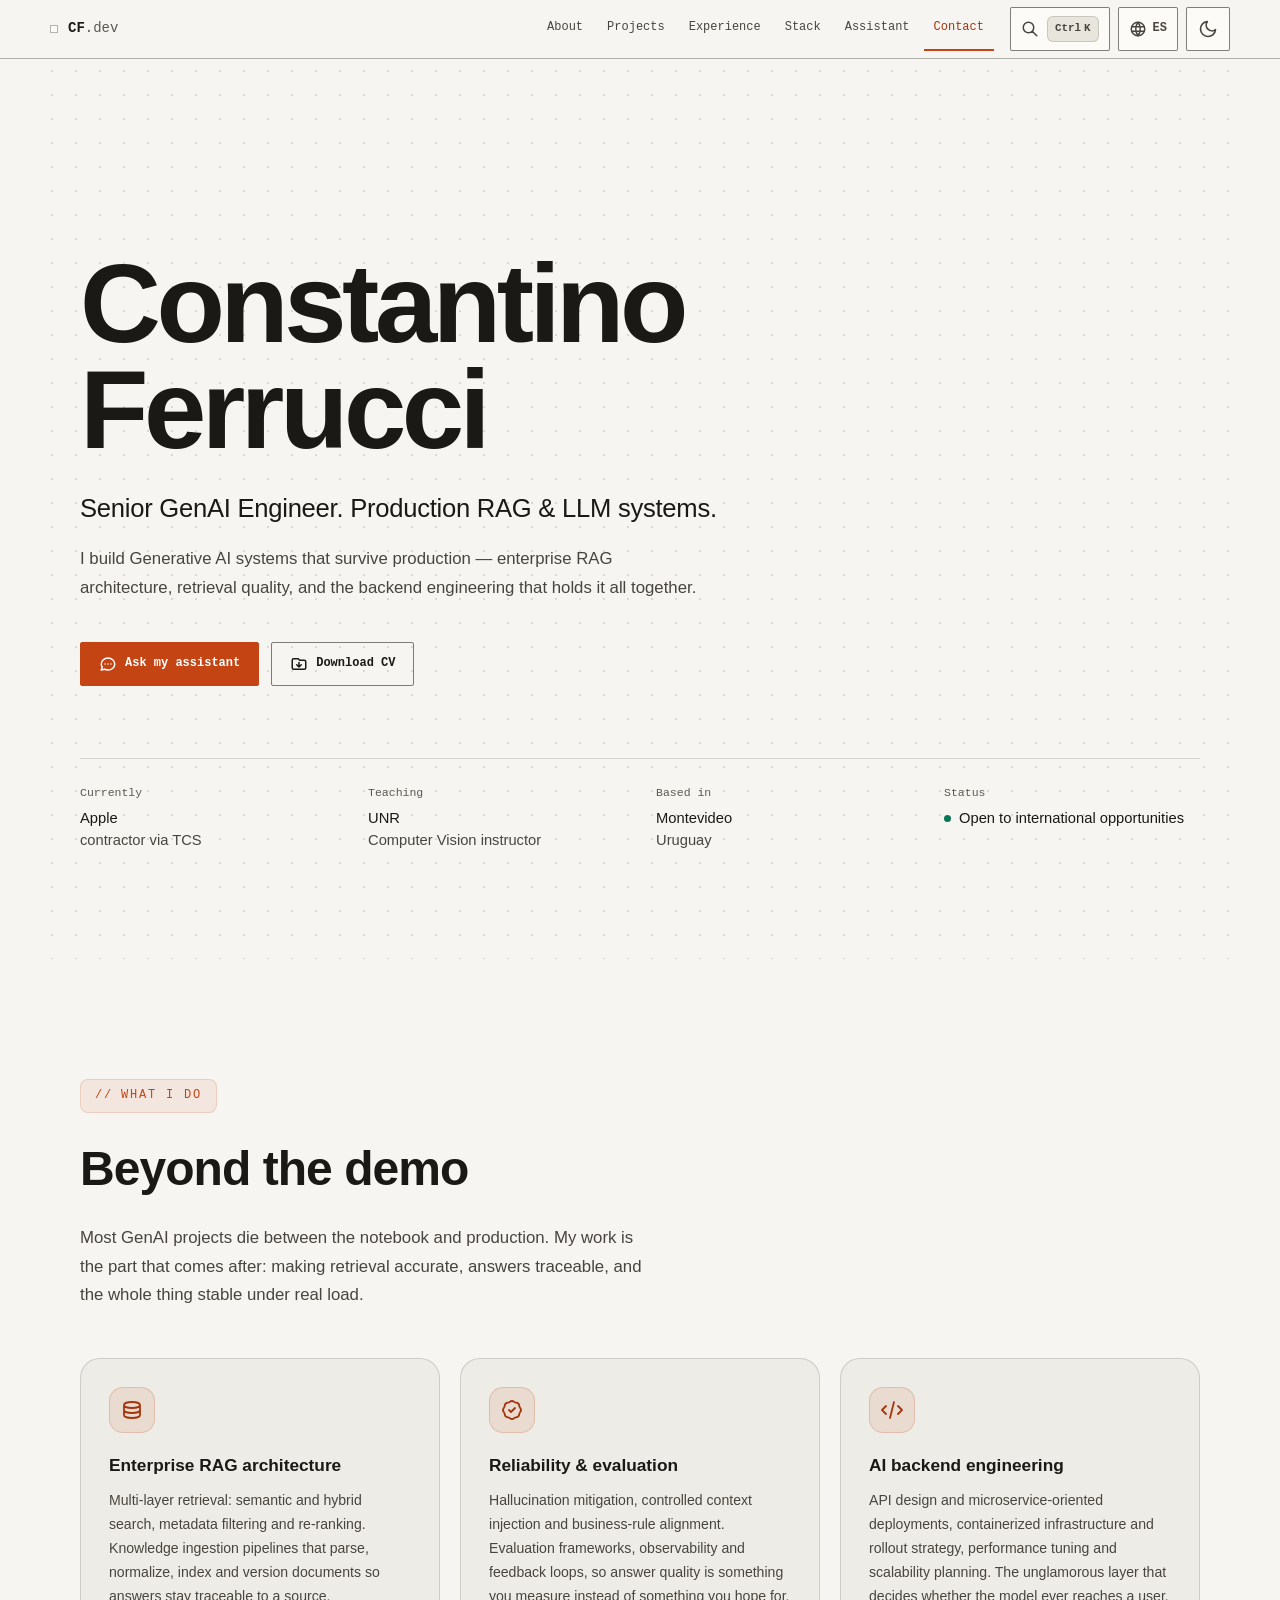
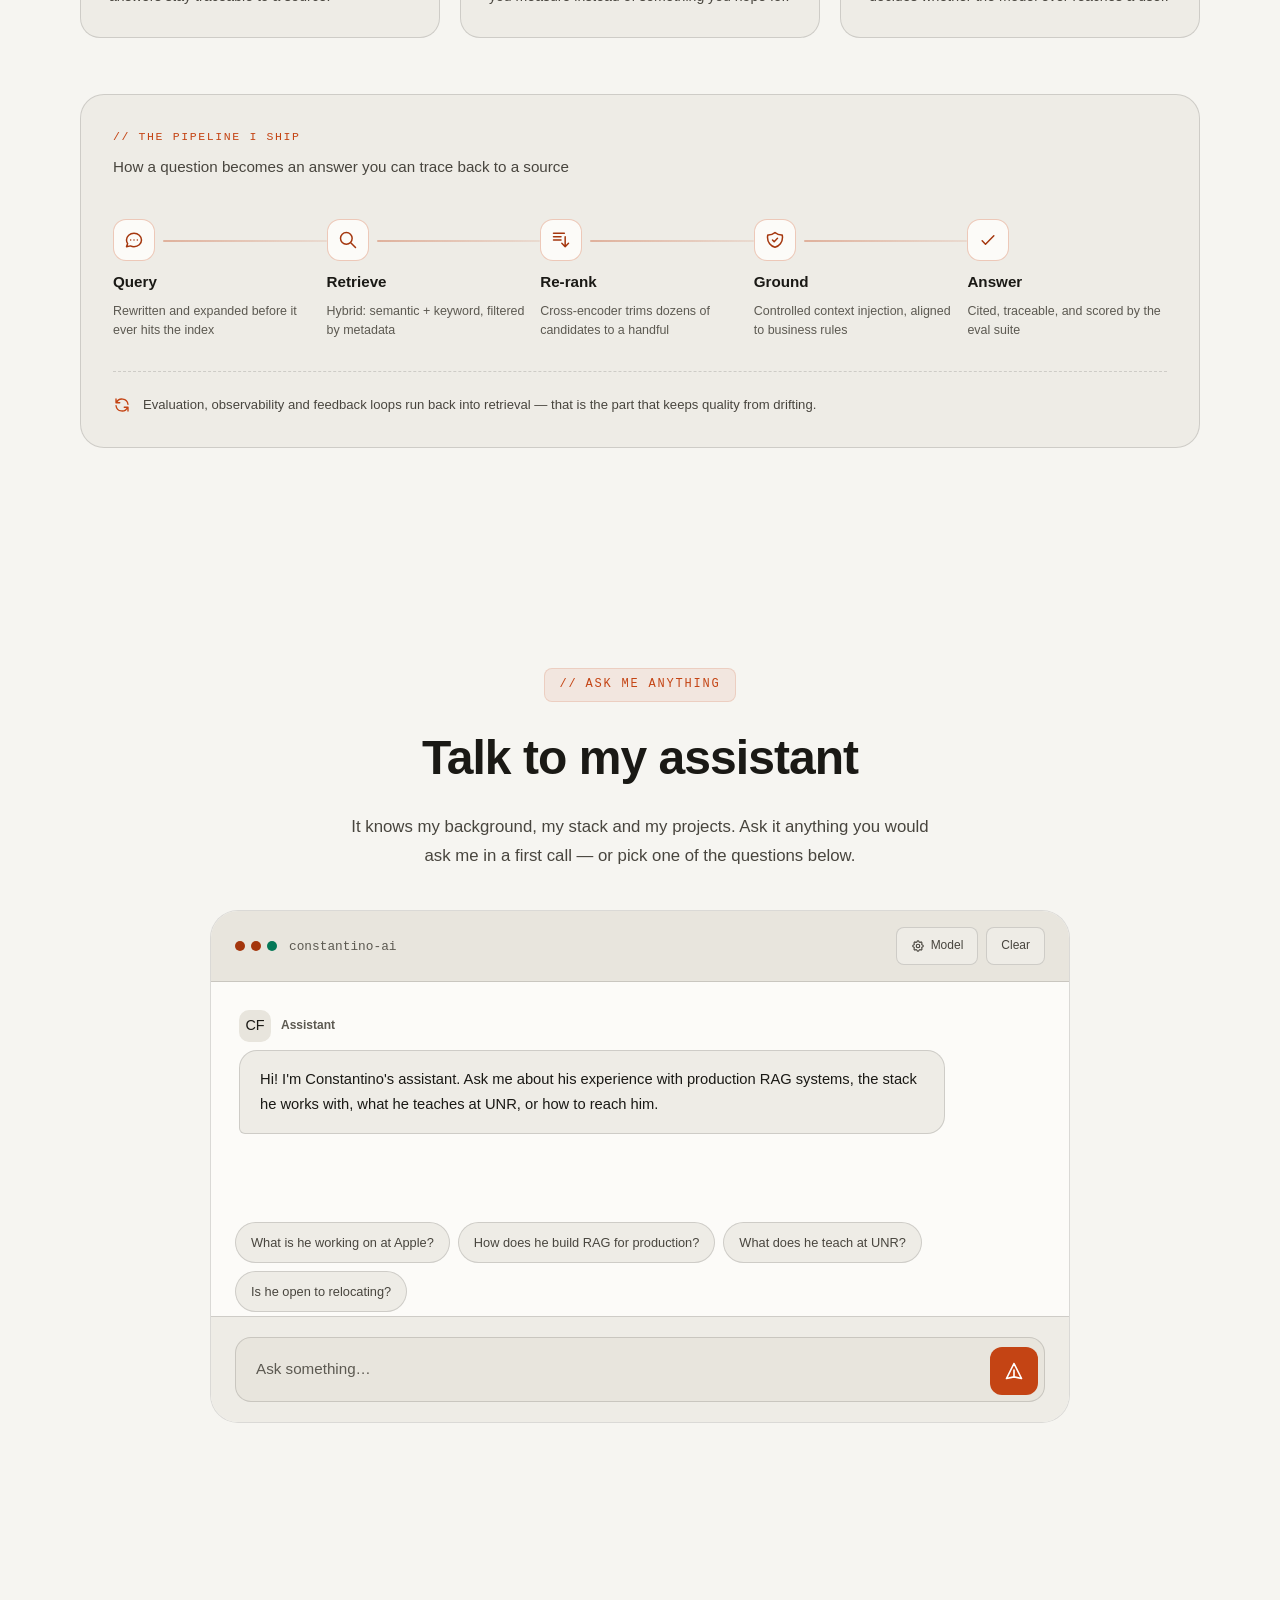
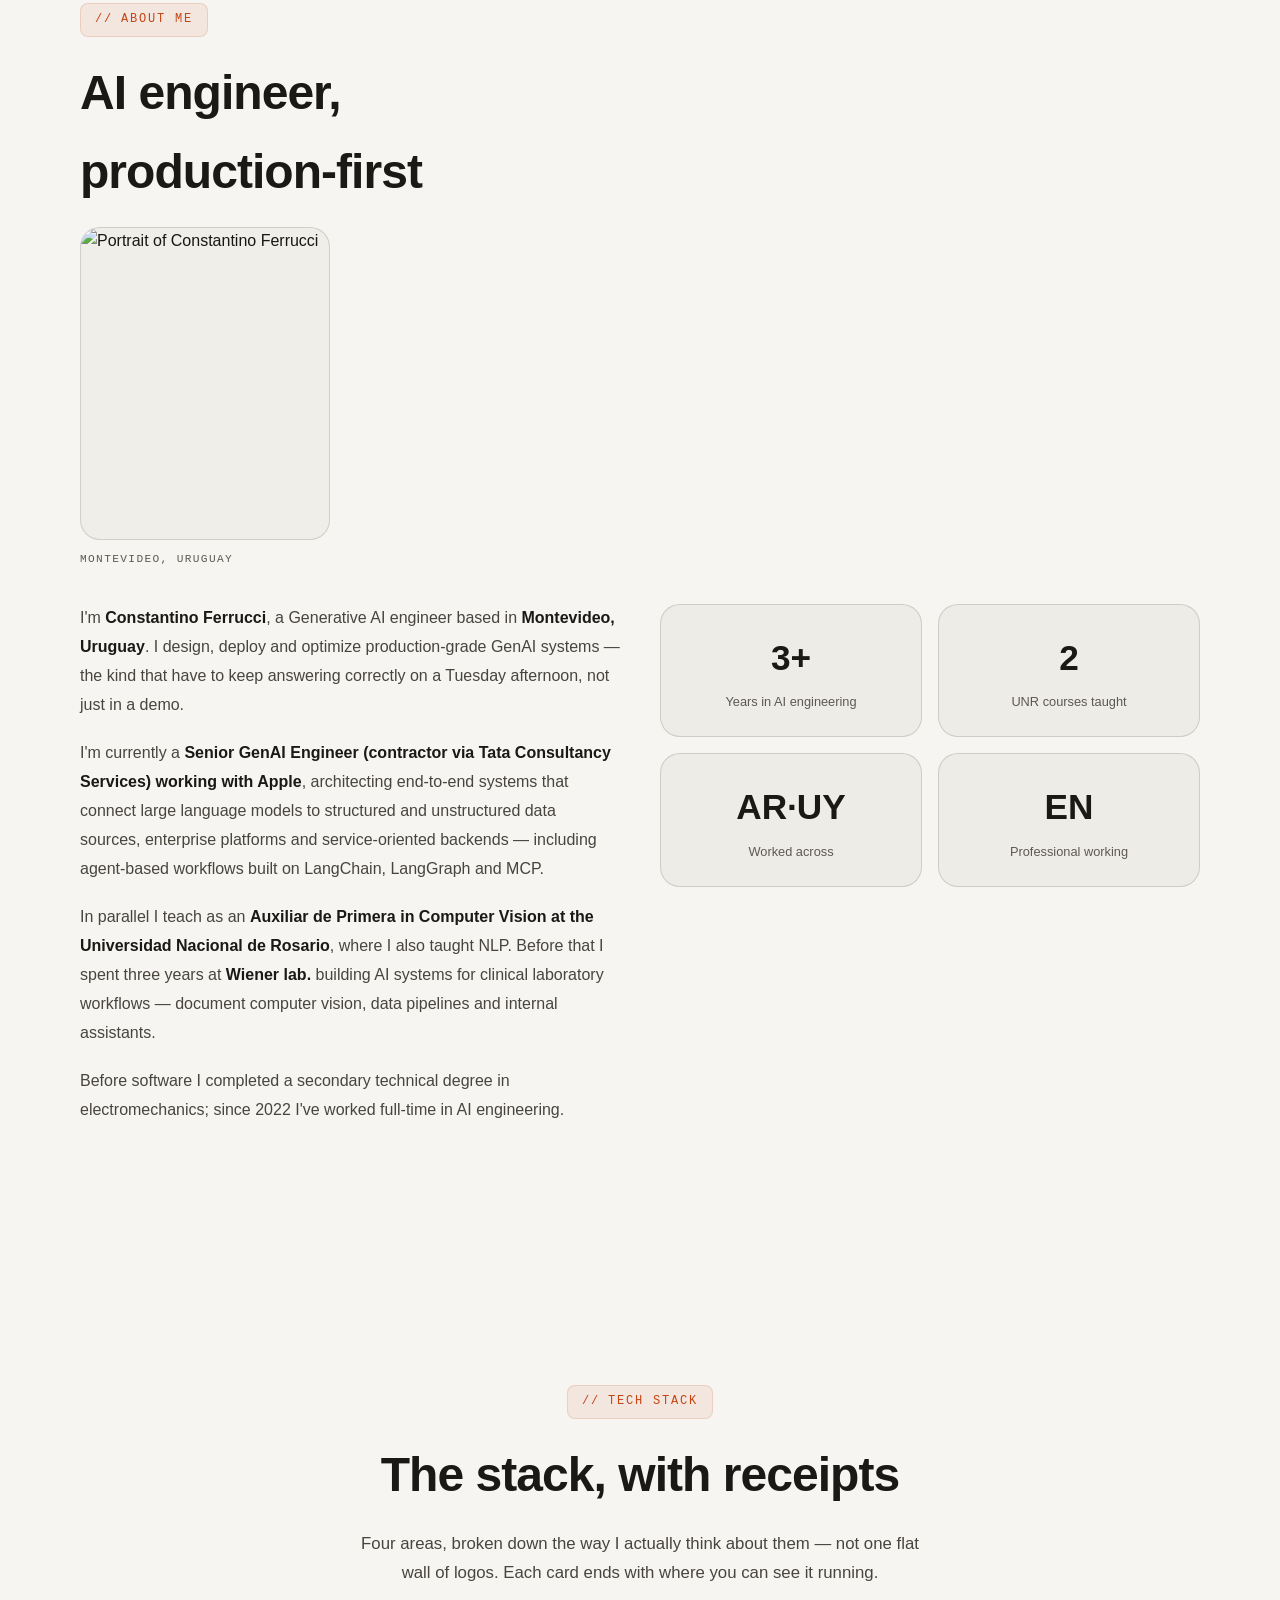
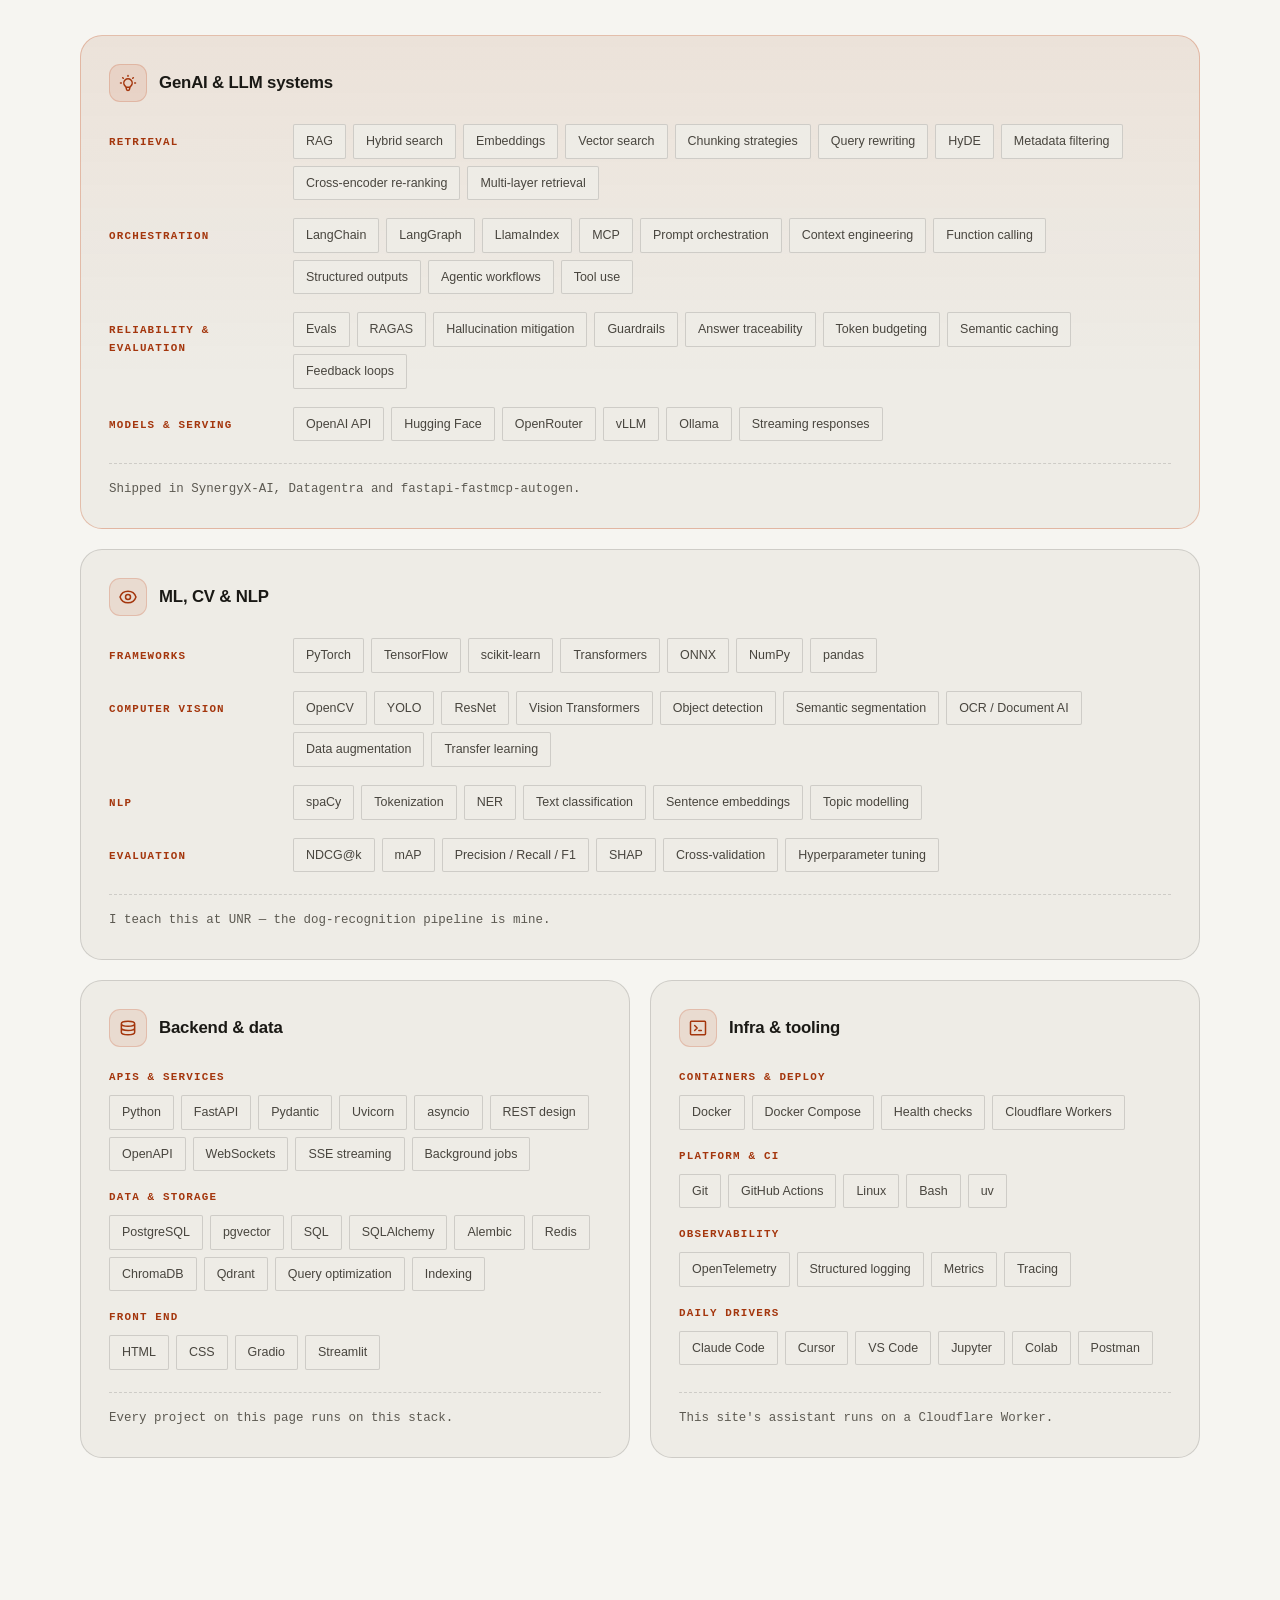
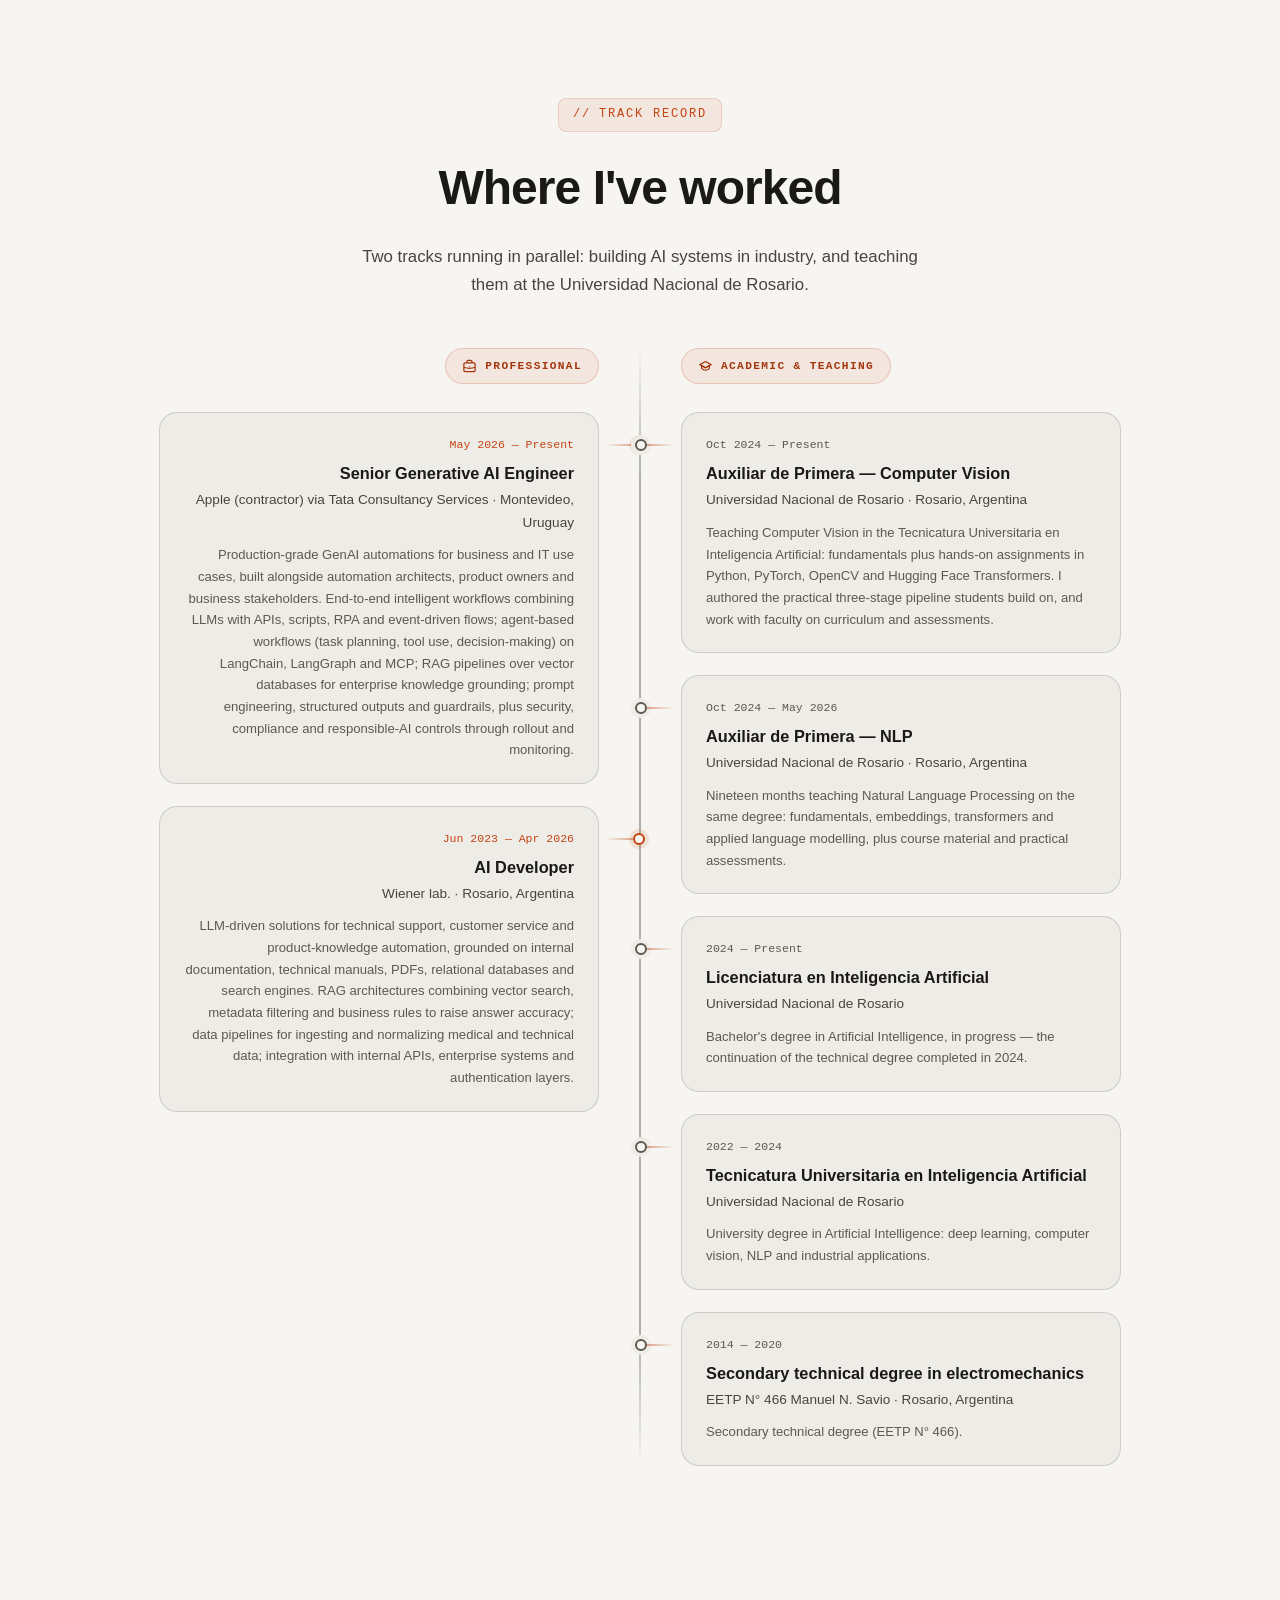
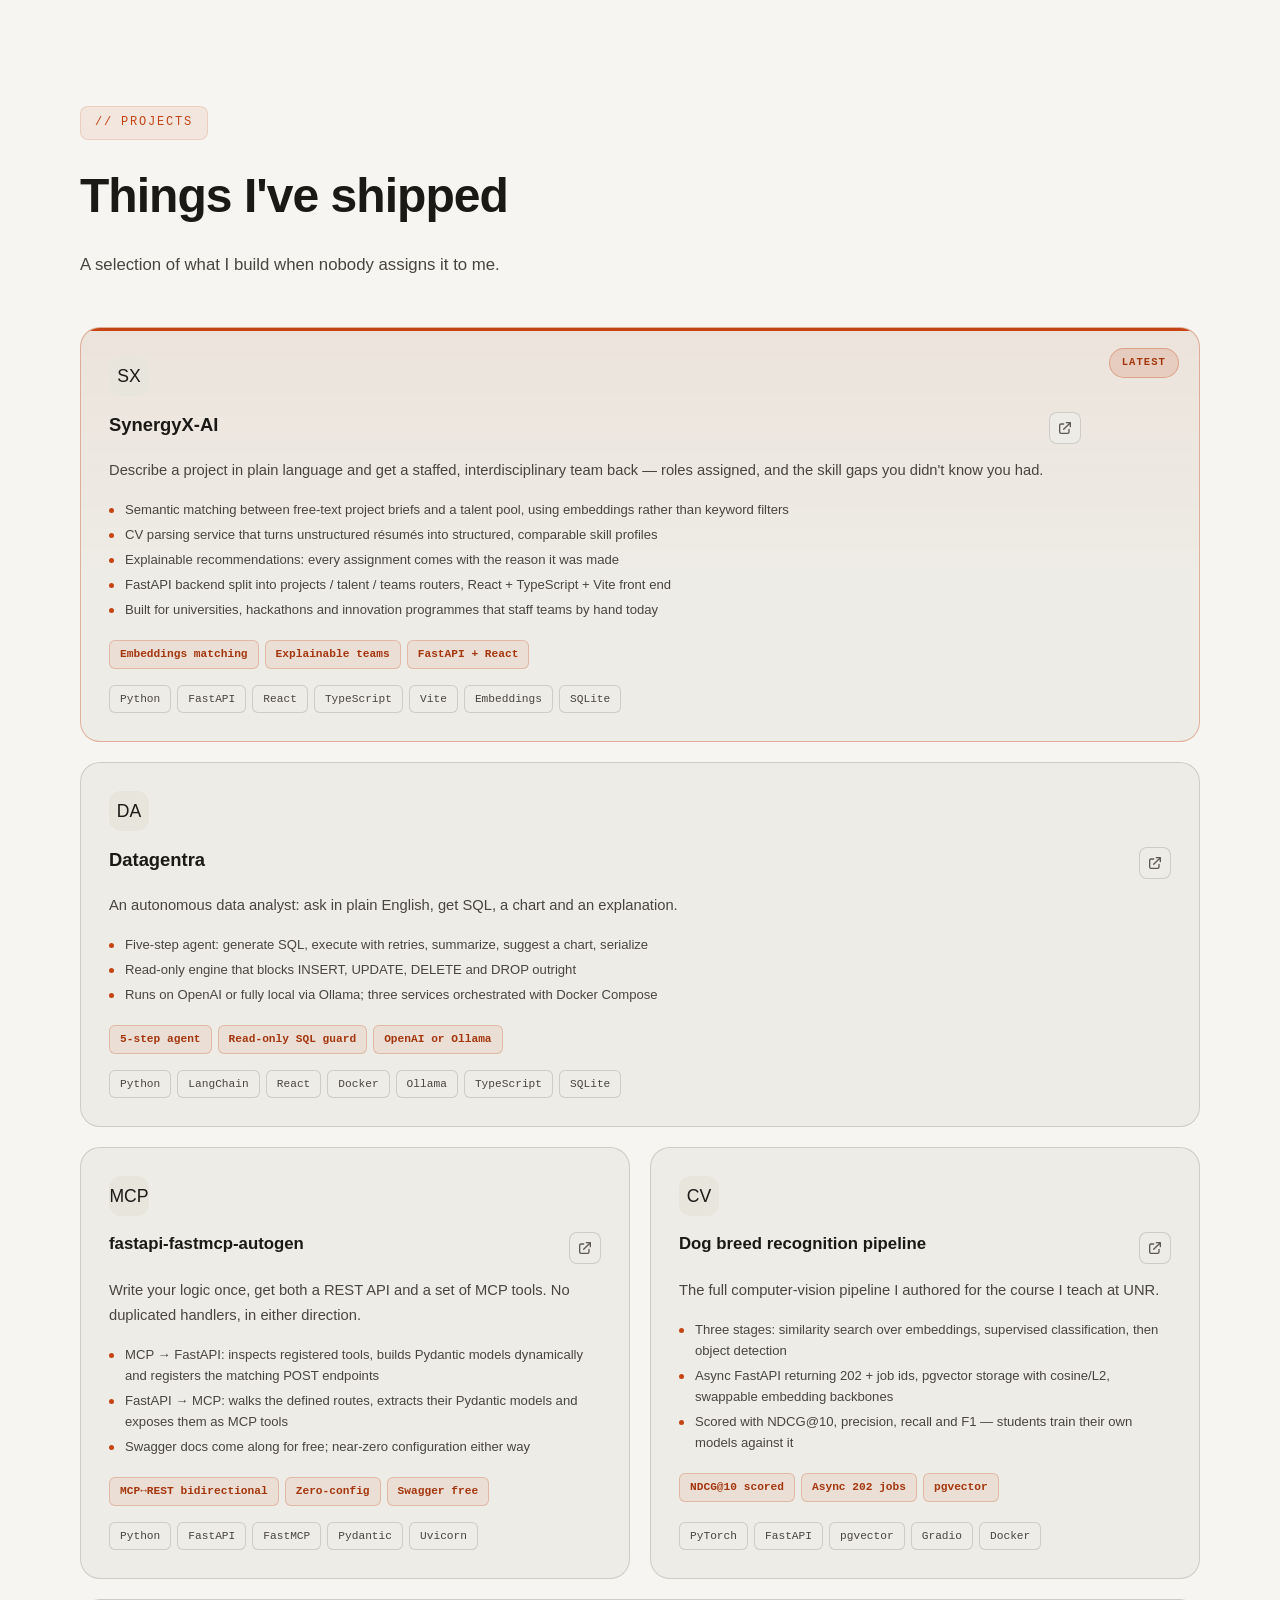
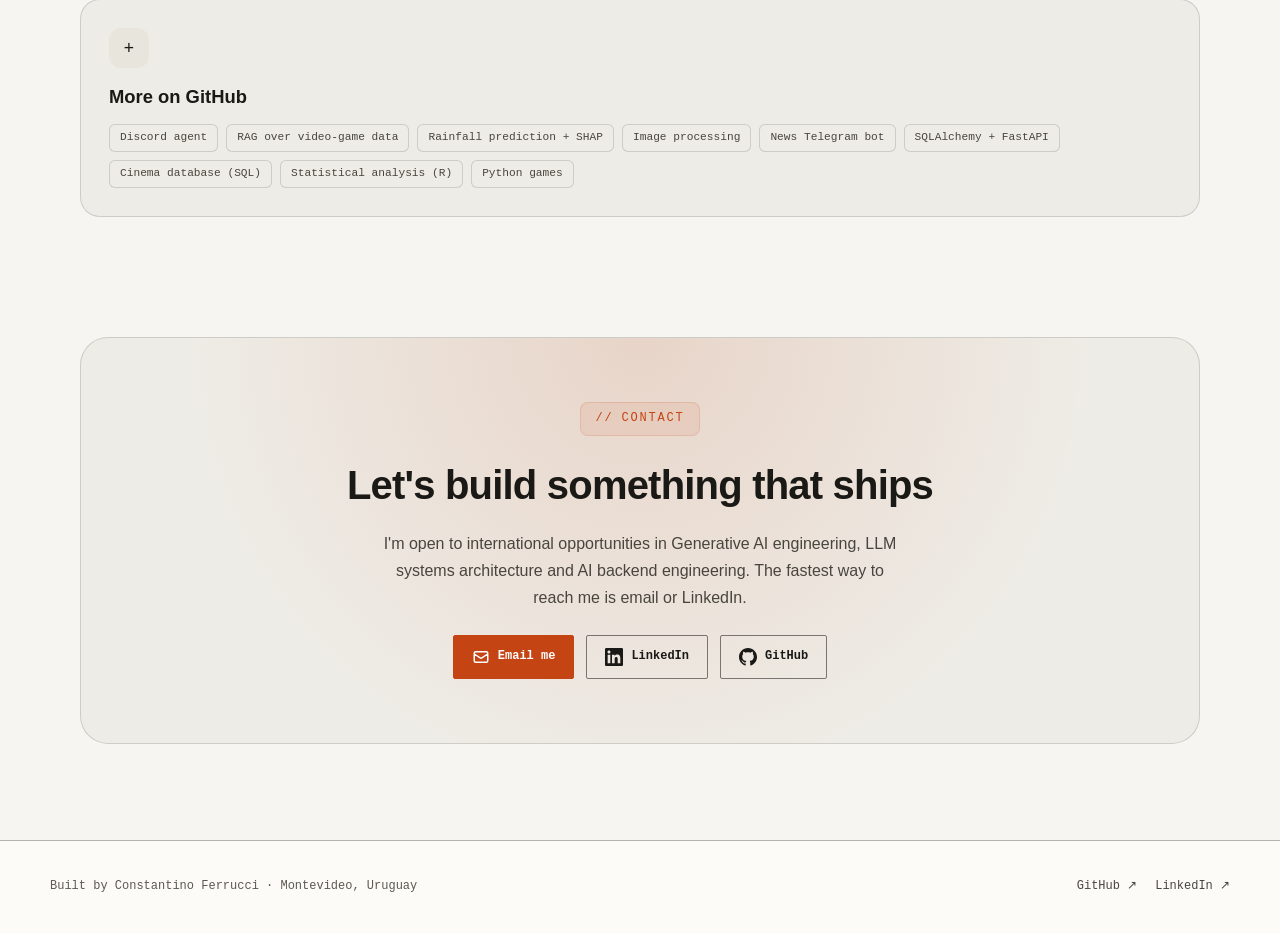
==== commit 4a313437: "feat(ui): port blueprint tokens, topbar, drawer and footer" ====
--- a/index.html
+++ b/index.html
@@ -70,15 +70,15 @@
 
 <div class="nav-backdrop" id="navBackdrop"></div>
 
-<nav class="nav" id="nav" aria-label="Main navigation">
-    <a href="#hero" class="nav-logo">CF<span>.dev</span></a>
+<nav class="nav" id="nav" aria-label="Main navigation" data-i18n-attr="aria-label:a11y.nav">
+    <div class="wrap topbar-inner">
+    <a href="#hero" class="brand"><span class="brand-mark" aria-hidden="true"></span><span>CF<span class="brand-sub">.dev</span></span></a>
     <div class="nav-links" id="navLinks">
-        <a href="#hero" class="nav-link active" data-i18n="nav.home">Home</a>
-        <a href="#chat" class="nav-link" data-i18n="nav.chat">Chat</a>
         <a href="#about" class="nav-link" data-i18n="nav.about">About</a>
-        <a href="#skills" class="nav-link" data-i18n="nav.skills">Skills</a>
+        <a href="#projects" class="nav-link" data-i18n="nav.projects">Projects</a>
         <a href="#experience" class="nav-link" data-i18n="nav.exp">Experience</a>
-        <a href="#projects" class="nav-link" data-i18n="nav.projects">Projects</a>
+        <a href="#skills" class="nav-link" data-i18n="nav.skills">Stack</a>
+        <a href="#chat" class="nav-link" data-i18n="nav.chat">Assistant</a>
         <a href="#contact" class="nav-link" data-i18n="nav.contact">Contact</a>
     </div>
     <div class="nav-actions">
@@ -97,6 +97,7 @@
         <button type="button" class="nav-hamburger" id="hamburger" aria-label="Open menu" aria-expanded="false" aria-controls="navLinks">
             <span></span><span></span><span></span>
         </button>
+    </div>
     </div>
 </nav>
 
@@ -652,18 +653,14 @@
 
 </main>
 
-<footer class="footer">
-    <div class="footer-links">
-        <a href="https://github.com/TinoFerrucci" target="_blank" rel="noopener noreferrer" class="footer-link">
-            <svg fill="currentColor" viewBox="0 0 24 24" aria-hidden="true"><path d="M12 0c-6.626 0-12 5.373-12 12 0 5.302 3.438 9.8 8.207 11.387.599.111.793-.261.793-.577v-2.234c-3.338.726-4.033-1.416-4.033-1.416-.546-1.387-1.333-1.756-1.333-1.756-1.089-.745.083-.729.083-.729 1.205.084 1.839 1.237 1.839 1.237 1.07 1.834 2.807 1.304 3.492.997.107-.775.418-1.305.762-1.604-2.665-.305-5.467-1.334-5.467-5.931 0-1.311.469-2.381 1.236-3.221-.124-.303-.535-1.524.117-3.176 0 0 1.008-.322 3.301 1.23.957-.266 1.983-.399 3.003-.404 1.02.005 2.047.138 3.006.404 2.291-1.552 3.297-1.23 3.297-1.23.653 1.653.242 2.874.118 3.176.77.84 1.235 1.911 1.235 3.221 0 4.609-2.807 5.624-5.479 5.921.43.372.823 1.102.823 2.222v3.293c0 .319.192.694.801.576 4.765-1.589 8.199-6.086 8.199-11.386 0-6.627-5.373-12-12-12z"/></svg>
-            GitHub
-        </a>
-        <a href="https://www.linkedin.com/in/constantinoferrucci" target="_blank" rel="noopener noreferrer" class="footer-link">
-            <svg fill="currentColor" viewBox="0 0 24 24" aria-hidden="true"><path d="M20.447 20.452h-3.554v-5.569c0-1.328-.027-3.037-1.852-3.037-1.853 0-2.136 1.445-2.136 2.939v5.667H9.351V9h3.414v1.561h.046c.477-.9 1.637-1.85 3.37-1.85 3.601 0 4.267 2.37 4.267 5.455v6.286zM5.337 7.433c-1.144 0-2.063-.926-2.063-2.065 0-1.138.92-2.063 2.063-2.063 1.14 0 2.064.925 2.064 2.063 0 1.139-.925 2.065-2.064 2.065zm1.782 13.019H3.555V9h3.564v11.452zM22.225 0H1.771C.792 0 0 .774 0 1.729v20.542C0 23.227.792 24 1.771 24h20.451C23.2 24 24 23.227 24 22.271V1.729C24 .774 23.2 0 22.222 0h.003z"/></svg>
-            LinkedIn
-        </a>
-    </div>
-    <div class="footer-text"><span data-i18n="ft.made">Built by</span> <span class="footer-name">Constantino Ferrucci</span> &middot; <span data-i18n="ft.loc">Montevideo, Uruguay</span></div>
+<footer class="site-foot">
+    <div class="wrap foot-inner">
+        <span><span data-i18n="ft.made">Built by</span> Constantino Ferrucci &middot; <span data-i18n="ft.loc">Montevideo, Uruguay</span></span>
+        <div class="foot-links">
+            <a href="https://github.com/TinoFerrucci" target="_blank" rel="noopener noreferrer">GitHub &#8599;</a>
+            <a href="https://www.linkedin.com/in/constantinoferrucci" target="_blank" rel="noopener noreferrer">LinkedIn &#8599;</a>
+        </div>
+    </div>
 </footer>
 
 <div class="cmdk" id="cmdk" hidden>
--- a/assets/css/styles.css
+++ b/assets/css/styles.css
@@ -28,150 +28,155 @@
     src: url('../fonts/space-grotesk-var.woff2') format('woff2');
 }
 
-/* ==================== THEME TOKENS ====================
-   Light is the base layer; dark overrides live in the two blocks below
-   (system preference + explicit [data-theme] override). Never define a
-   color only inside a media query. */
 :root {
+    color-scheme: dark;
+
+    /* Warm neutral charcoal surfaces — blueprint feel through line work */
+    --bg: #0e0e0c;
+    --bg-sheet: #141411;
+    --bg-inset: #0b0b09;
+    --bg-hover: #1d1c18;
+    --grid-dot: rgba(238, 237, 232, 0.14);
+
+    /* Warm-gray inks — all >= 5.5:1 AA contrast on --bg / --bg-sheet / --bg-inset */
+    --ink: #eeede8;
+    --ink-secondary: #bbb8ae;
+    --ink-muted: #9c988e;
+
+    /* Structural 1px lines */
+    --line: rgba(238, 237, 232, 0.16);
+    --line-strong: rgba(238, 237, 232, 0.34);
+    --line-control: rgba(238, 237, 232, 0.55);
+    --tick: rgba(238, 237, 232, 0.54);
+
+    /* Single brand vermilion accent: rgb(240, 106, 60) in dark */
+    --accent-rgb: 240, 106, 60;
+    --accent: rgb(240, 106, 60);
+    --accent-hover: #f48056;
+    --accent-ink: #f4865e;
+    --accent-tint: rgba(240, 106, 60, 0.10);
+    --on-accent: #16130f;
+    --status-open: #4ade80;
+
+    /* Typography — minimum size strictly 12px (0.75rem) */
+    --font-sans: 'Inter', -apple-system, BlinkMacSystemFont, 'Segoe UI', sans-serif;
+    --font-mono: 'JetBrains Mono', ui-monospace, SFMono-Regular, Menlo, monospace;
+
+    --text-xs: 0.75rem;      /* 12px floor */
+    --text-sm: 0.875rem;     /* 14px */
+    --text-base: 1rem;       /* 16px */
+    --text-md: 1.0625rem;    /* 17px */
+    --text-lg: 1.125rem;     /* 18px */
+    --text-xl: clamp(1.375rem, 2.4vw, 1.875rem);
+    --text-display: clamp(1.75rem, 3.6vw, 2.85rem);
+
+    /* Layout & spacing */
+    --s-1: 0.5rem;
+    --s-2: 1rem;
+    --s-3: 1.5rem;
+    --s-4: 2rem;
+    --s-6: 3rem;
+    --header-h: 59px;
+    --band-pad: 12px 18px;
+    --stack-label-w: 156px;
+    --container: 1180px;
+    --gutter: clamp(1rem, 3.5vw, 2.25rem);
+    --ease: cubic-bezier(0.2, 0.6, 0.2, 1);
+}
+
+/* Light theme: warm archival vellum + vermilion rgb(196, 68, 20) */
+@media (prefers-color-scheme: light) {
+    :root:not([data-theme="dark"]) {
+        color-scheme: light;
+        --bg: #f6f5f1;
+        --bg-sheet: #fcfbf8;
+        --bg-inset: #eeece6;
+        --bg-hover: #e8e5dd;
+        --grid-dot: rgba(26, 25, 21, 0.13);
+
+        --ink: #1a1915;
+        --ink-secondary: #48453e;
+        --ink-muted: #5c5951;
+
+        --line: rgba(26, 25, 21, 0.15);
+        --line-strong: rgba(26, 25, 21, 0.32);
+        --line-control: rgba(26, 25, 21, 0.55);
+        --tick: rgba(26, 25, 21, 0.50);
+
+        --accent-rgb: 196, 68, 20;
+        --accent: rgb(196, 68, 20);
+        --accent-hover: #a4360d;
+        --accent-ink: #a4360d;
+        --accent-tint: rgba(196, 68, 20, 0.08);
+        --on-accent: #ffffff;
+        --status-open: #047857;
+    }
+}
+
+:root[data-theme="light"] {
     color-scheme: light;
-
-    /* single accent (rgb triplet so alpha tints stay themeable) */
-    --accent-rgb: 196,68,20;
-
-    --accent: rgb(var(--accent-rgb));
-    --accent-light: #a83a10;   /* accent tuned for text on this bg */
-    --accent-glow: rgba(var(--accent-rgb),0.35);
+    --bg: #f6f5f1;
+    --bg-sheet: #fcfbf8;
+    --bg-inset: #eeece6;
+    --bg-hover: #e8e5dd;
+    --grid-dot: rgba(26, 25, 21, 0.13);
+
+    --ink: #1a1915;
+    --ink-secondary: #48453e;
+    --ink-muted: #5c5951;
+
+    --line: rgba(26, 25, 21, 0.15);
+    --line-strong: rgba(26, 25, 21, 0.32);
+    --line-control: rgba(26, 25, 21, 0.55);
+    --tick: rgba(26, 25, 21, 0.50);
+
+    --accent-rgb: 196, 68, 20;
+    --accent: rgb(196, 68, 20);
+    --accent-hover: #a4360d;
+    --accent-ink: #a4360d;
+    --accent-tint: rgba(196, 68, 20, 0.08);
+    --on-accent: #ffffff;
+    --status-open: #047857;
+}
+
+/* Compatibility names for sections awaiting their blueprint port. */
+:root {
+    --accent-light: var(--accent-ink);
+    --accent-glow: var(--accent-tint);
     --cyan: #0e7490;
-    --green: #047857;
-    --amber: #b45309;
-    --red: #dc2626;
-
-    /* surfaces */
-    --bg: #f6f5f1;
-    --bg-secondary: #ffffff;
-    --surface: rgba(28,26,20,0.035);
-    --surface-hover: rgba(28,26,20,0.07);
-    --surface-solid: #ffffff;
-    --inset: rgba(28,26,20,0.03);
-    --inset-strong: rgba(28,26,20,0.05);
-    --glass: rgba(255,255,255,0.72);
-    --glass-strong: rgba(255,255,255,0.94);
-    --nav-bg: rgba(246,245,241,0.82);
-    --overlay: rgba(246,245,241,0.92);
-    --code-bg: rgba(28,26,20,0.07);
-    --code-block-bg: rgba(28,26,20,0.05);
-
-    /* lines */
-    --border: rgba(28,26,20,0.10);
-    --border-hover: rgba(28,26,20,0.22);
-
-    /* text — all >= 4.5:1 on --bg */
-    --text: #1a1915;
-    --text-secondary: #4d4b44;
-    --text-muted: #66645c;
-    --on-accent: #ffffff;
-
-    /* elevation */
-    --shadow-sm: 0 4px 16px rgba(28,26,20,0.06);
-    --shadow-md: 0 12px 32px rgba(28,26,20,0.08);
-    --shadow-lg: 0 24px 60px rgba(28,26,20,0.10);
-    --shadow-xl: 0 40px 80px rgba(28,26,20,0.12);
-
-    /* spacing scale */
-    --space-1: 8px;  --space-2: 16px; --space-3: 24px;
-    --space-4: 40px; --space-5: 64px; --space-6: 96px;
-
-    /* motion */
-    --ease: cubic-bezier(0.4,0,0.2,1);
+    --green: var(--status-open);
+    --amber: var(--accent-ink);
+    --red: var(--accent-ink);
+    --bg-secondary: var(--bg-sheet);
+    --surface: var(--bg-inset);
+    --surface-hover: var(--bg-hover);
+    --surface-solid: var(--bg-sheet);
+    --inset: var(--bg-inset);
+    --inset-strong: var(--bg-hover);
+    --glass: var(--bg-sheet);
+    --glass-strong: var(--bg-sheet);
+    --nav-bg: var(--bg);
+    --overlay: var(--bg-sheet);
+    --code-bg: var(--bg-inset);
+    --code-block-bg: var(--bg-inset);
+    --border: var(--line);
+    --border-hover: var(--line-strong);
+    --text: var(--ink);
+    --text-secondary: var(--ink-secondary);
+    --text-muted: var(--ink-muted);
+    --shadow-sm: none;
+    --shadow-md: none;
+    --shadow-lg: none;
+    --shadow-xl: none;
+    --space-1: 8px;
+    --space-2: 16px;
+    --space-3: 24px;
+    --space-4: 40px;
+    --space-5: 64px;
+    --space-6: 96px;
     --dur-fast: 0.15s;
     --dur: 0.3s;
     --dur-slow: 0.6s;
-
-    /* type */
-    --font-mono: 'JetBrains Mono', ui-monospace, SFMono-Regular, Menlo, monospace;
-}
-
-/* dark: system preference, unless the user explicitly picked light */
-@media (prefers-color-scheme: dark) {
-    :root:not([data-theme="light"]) { color-scheme: dark; }
-}
-:root[data-theme="dark"] { color-scheme: dark; }
-
-@media (prefers-color-scheme: dark) {
-    :root:not([data-theme="light"]) {
-        --accent-rgb: 240,106,60;
-        --accent-light: #f58a62;
-        --on-accent: #16130f;
-        --accent-glow: rgba(var(--accent-rgb),0.4);
-        --cyan: #22d3ee;
-        --green: #10b981;
-        --amber: #f59e0b;
-        --red: #f87171;
-
-        --bg: #0e0e0c;
-        --bg-secondary: #141412;
-        --surface: rgba(255,255,255,0.04);
-        --surface-hover: rgba(255,255,255,0.08);
-        --surface-solid: #1a1a17;
-        --inset: rgba(0,0,0,0.2);
-        --inset-strong: rgba(0,0,0,0.32);
-        --glass: rgba(20,20,18,0.6);
-        --glass-strong: rgba(20,20,18,0.94);
-        --nav-bg: rgba(14,14,12,0.8);
-        --overlay: rgba(14,14,12,0.9);
-        --code-bg: rgba(255,255,255,0.09);
-        --code-block-bg: rgba(0,0,0,0.4);
-
-        --border: rgba(255,255,255,0.08);
-        --border-hover: rgba(255,255,255,0.18);
-
-        --text: #eeede8;
-        --text-secondary: rgba(255,255,255,0.66);
-        --text-muted: rgba(255,255,255,0.48);
-
-        --shadow-sm: 0 4px 16px rgba(0,0,0,0.3);
-        --shadow-md: 0 12px 32px rgba(0,0,0,0.35);
-        --shadow-lg: 0 24px 60px rgba(0,0,0,0.45);
-        --shadow-xl: 0 40px 80px rgba(0,0,0,0.5);
-    }
-}
-
-/* explicit dark choice wins in both directions */
-:root[data-theme="dark"] {
-    --accent-rgb: 240,106,60;
-    --accent-light: #f58a62;
-    --on-accent: #16130f;
-    --accent-glow: rgba(var(--accent-rgb),0.4);
-    --cyan: #22d3ee;
-    --green: #10b981;
-    --amber: #f59e0b;
-    --red: #f87171;
-
-    --bg: #0e0e0c;
-    --bg-secondary: #141412;
-    --surface: rgba(255,255,255,0.04);
-    --surface-hover: rgba(255,255,255,0.08);
-    --surface-solid: #1a1a17;
-    --inset: rgba(0,0,0,0.2);
-    --inset-strong: rgba(0,0,0,0.32);
-    --glass: rgba(20,20,18,0.6);
-    --glass-strong: rgba(20,20,18,0.94);
-    --nav-bg: rgba(14,14,12,0.8);
-    --overlay: rgba(14,14,12,0.9);
-    --code-bg: rgba(255,255,255,0.09);
-    --code-block-bg: rgba(0,0,0,0.4);
-
-    --border: rgba(255,255,255,0.08);
-    --border-hover: rgba(255,255,255,0.18);
-
-    --text: #eeede8;
-    --text-secondary: rgba(255,255,255,0.66);
-    --text-muted: rgba(255,255,255,0.48);
-
-    --shadow-sm: 0 4px 16px rgba(0,0,0,0.3);
-    --shadow-md: 0 12px 32px rgba(0,0,0,0.35);
-    --shadow-lg: 0 24px 60px rgba(0,0,0,0.45);
-    --shadow-xl: 0 40px 80px rgba(0,0,0,0.5);
 }
 
 *, *::before, *::after { margin: 0; padding: 0; box-sizing: border-box; }
@@ -182,7 +187,7 @@
     scroll-behavior: smooth;
     scrollbar-width: thin;
     scrollbar-color: var(--border-hover) transparent;
-    scroll-padding-top: 90px;   /* fixed nav must not cover anchor targets */
+    scroll-padding-top: calc(var(--header-h) + 12px);   /* Keep anchor targets below the sticky shell. */
 }
 
 ::-webkit-scrollbar { width: 10px; height: 10px; }
@@ -196,7 +201,9 @@
 ::-webkit-scrollbar-thumb:hover { background: var(--text-muted); background-clip: content-box; }
 
 body {
-    font-family: 'Inter', -apple-system, BlinkMacSystemFont, sans-serif;
+    font-family: var(--font-sans);
+    font-size: var(--text-base);
+    line-height: 1.65;
     background: var(--bg);
     color: var(--text);
     overflow-x: hidden;
@@ -211,9 +218,8 @@
 
 /* Single visible focus indicator for every control (WCAG 2.4.7 / 2.4.11) */
 :focus-visible {
-    outline: 3px solid var(--accent);
-    outline-offset: 3px;
-    border-radius: 6px;
+    outline: 2px solid var(--accent);
+    outline-offset: 2px;
 }
 :focus:not(:focus-visible) { outline: none; }
 
@@ -2569,6 +2575,8 @@
 
 /* ==================== STREAMING CURSOR ====================
    Shown only while tokens are still arriving from the model. */
+/* Streamed text is plain until finalized; keep its line breaks visible. */
+.msg-body.streaming { white-space: pre-wrap; }
 .msg-body.streaming::after {
     content: '';
     display: inline-block;
@@ -2638,8 +2646,7 @@
     html { scroll-behavior: auto; }
 
     *, *::before, *::after {
-        animation-duration: 0.01ms !important;
-        animation-iteration-count: 1 !important;
+        animation: none !important;
         transition-duration: 0.01ms !important;
         scroll-behavior: auto !important;
     }
@@ -2665,3 +2672,297 @@
     /* Keep the caret visible as a state cue, just stop it blinking. */
     .msg-body.streaming::after { animation: none !important; }
 }
+
+/* Blueprint shell and reusable primitives */
+.wrap {
+    width: min(100%, calc(var(--container) + var(--gutter) * 2));
+    margin-inline: auto;
+    padding-inline: var(--gutter);
+}
+
+.grid-safe > * { min-width: 0; }
+
+.topbar-inner {
+    min-height: calc(var(--header-h) - 1px);
+    display: flex;
+    align-items: center;
+    justify-content: space-between;
+    gap: var(--s-2);
+}
+
+.brand {
+    display: inline-flex;
+    align-items: center;
+    gap: 10px;
+    min-height: 44px;
+    font-family: var(--font-mono);
+    font-size: var(--text-sm);
+    font-weight: 600;
+    white-space: nowrap;
+}
+
+.brand-mark {
+    display: inline-block;
+    width: 8px;
+    height: 8px;
+    border: 1px solid var(--line-strong);
+    background: var(--bg-sheet);
+}
+
+.brand-sub { color: var(--ink-muted); font-weight: 400; }
+
+.nav-links {
+    display: flex;
+    align-items: center;
+    gap: 4px;
+}
+
+.nav-link {
+    display: inline-flex;
+    align-items: center;
+    min-height: 44px;
+    padding-inline: 10px;
+    font-family: var(--font-mono);
+    font-size: var(--text-xs);
+    color: var(--ink-secondary);
+    border-bottom: 2px solid transparent;
+    transition: color 0.15s var(--ease), border-color 0.15s var(--ease);
+}
+
+.nav-link:hover {
+    color: var(--ink);
+    border-bottom-color: var(--ink);
+}
+
+.btn {
+    display: inline-flex;
+    align-items: center;
+    justify-content: center;
+    gap: 8px;
+    min-height: 44px;
+    padding: 0 18px;
+    border-radius: 2px;
+    font-family: var(--font-mono);
+    font-size: var(--text-xs);
+    font-weight: 600;
+    white-space: nowrap;
+    transition: background-color 0.15s var(--ease), border-color 0.15s var(--ease), color 0.15s var(--ease);
+}
+
+.btn-primary {
+    background: var(--accent);
+    border: 1px solid var(--accent);
+    color: var(--on-accent);
+}
+
+.btn-primary:hover {
+    background: var(--accent-hover);
+    border-color: var(--accent-hover);
+}
+
+.btn-secondary {
+    background: transparent;
+    border: 1px solid var(--line-control);
+    color: var(--ink);
+}
+
+.btn-secondary:hover {
+    background: var(--bg-hover);
+    border-color: var(--ink);
+    color: var(--ink);
+}
+
+.sheet {
+    padding-block: clamp(3rem, 6vw, 4.75rem);
+}
+
+.sheet + .sheet {
+    border-top: 1px solid var(--line);
+}
+
+.sheet-head {
+    display: grid;
+    grid-template-columns: minmax(0, 200px) minmax(0, 1fr);
+    gap: var(--s-2) var(--s-4);
+    align-items: baseline;
+    margin-bottom: clamp(1.75rem, 4vw, 2.5rem);
+}
+
+.section-kicker {
+    font-family: var(--font-mono);
+    font-size: var(--text-xs);
+    font-weight: 500;
+    letter-spacing: 0.06em;
+    text-transform: uppercase;
+    color: var(--ink-muted);
+}
+
+.sheet-title-block { min-width: 0; max-width: 66ch; }
+
+.sheet-title {
+    font-size: var(--text-xl);
+    font-weight: 600;
+    line-height: 1.15;
+    letter-spacing: -0.025em;
+    color: var(--ink);
+    margin-bottom: 8px;
+    text-wrap: balance;
+}
+
+.sheet-desc {
+    font-size: var(--text-base);
+    line-height: 1.65;
+    color: var(--ink-secondary);
+}
+
+.hero-band {
+    background-image: radial-gradient(circle, var(--grid-dot) 1px, transparent 1px);
+    background-size: 24px 24px;
+    border-bottom: 1px solid var(--line-strong);
+}
+
+.hero-diagram {
+    min-width: 0;
+    background: var(--bg-inset);
+    padding: clamp(1.25rem, 2.5vw, 1.75rem) 20px;
+    display: flex;
+    flex-direction: column;
+    justify-content: space-between;
+    gap: var(--s-2);
+}
+
+.diagram-bar {
+    display: flex;
+    flex-wrap: wrap;
+    justify-content: space-between;
+    align-items: baseline;
+    gap: 6px 12px;
+    font-family: var(--font-mono);
+    font-size: var(--text-xs);
+    color: var(--ink-muted);
+}
+
+.fig-label {
+    font-family: var(--font-mono);
+    font-size: var(--text-xs);
+    font-variant-numeric: tabular-nums;
+    font-weight: 600;
+    letter-spacing: 0.04em;
+    text-transform: uppercase;
+    color: var(--accent-ink);
+}
+
+.diagram-caption {
+    padding-top: 10px;
+    border-top: 1px dashed var(--line);
+    font-size: var(--text-xs);
+    line-height: 1.6;
+    color: var(--ink-secondary);
+}
+
+.diagram-caption strong {
+    font-family: var(--font-mono);
+    font-weight: 600;
+    color: var(--accent-ink);
+}
+
+.svg-chip {
+    fill: var(--bg-inset);
+    stroke: var(--line-strong);
+    stroke-width: 1;
+}
+
+.svg-chip-text {
+    font-family: var(--font-sans);
+    font-size: 13px;
+    fill: var(--ink);
+}
+
+.site-foot {
+    border-top: 1px solid var(--line-strong);
+    background: var(--bg-sheet);
+    padding-block: var(--s-3);
+}
+
+.foot-inner {
+    display: flex;
+    flex-wrap: wrap;
+    justify-content: space-between;
+    align-items: center;
+    gap: 12px 24px;
+    font-family: var(--font-mono);
+    font-size: var(--text-xs);
+    color: var(--ink-muted);
+}
+
+.foot-links {
+    display: flex;
+    flex-wrap: wrap;
+    gap: 18px;
+}
+
+.foot-links a {
+    display: inline-flex;
+    align-items: center;
+    min-height: 44px;
+    color: var(--ink-secondary);
+}
+
+.foot-links a:hover { color: var(--ink); }
+.nav-actions > button {
+    display: inline-flex;
+    align-items: center;
+    justify-content: center;
+    min-height: 36px;
+    min-width: 44px;
+    padding: 0 10px;
+    border: 1px solid var(--line-control);
+    border-radius: 2px;
+    background: var(--bg-sheet);
+    font-family: var(--font-mono);
+    font-size: var(--text-xs);
+    color: var(--ink-secondary);
+    transition: border-color 0.15s var(--ease), color 0.15s var(--ease), background-color 0.15s var(--ease);
+}
+.nav-actions > button:hover {
+    border-color: var(--ink);
+    color: var(--ink);
+    background: var(--bg-hover);
+}
+.nav, .nav.scrolled {
+    position: sticky;
+    top: 0;
+    padding: 0;
+    display: block;
+    background: var(--bg);
+    border-bottom: 1px solid var(--line-strong);
+    backdrop-filter: none;
+}
+.nav .nav-links { margin-left: auto; }
+.nav .nav-link { border-radius: 0; padding-block: 0; background: transparent; }
+.nav-link.active { border-bottom-color: var(--accent); color: var(--accent-ink); }
+.nav-actions { gap: var(--s-1); }
+.nav-actions .nav-hamburger { display: none; }
+.scroll-progress { top: calc(var(--header-h) - 2px); z-index: 1001; }
+.to-top { border: 1px solid var(--line-control); border-radius: 2px; background: var(--bg-sheet); color: var(--ink); box-shadow: none; }
+#hero { background-image: radial-gradient(circle, var(--grid-dot) 1px, transparent 1px); background-size: 24px 24px; }
+.btn:hover { transform: none; box-shadow: none; }
+.btn-ghost { border: 1px solid var(--line-control); border-radius: 2px; }
+.skill-chip { border: 1px solid var(--line); border-radius: 2px; background: var(--bg-inset); }
+@media (max-width: 900px) {
+    .nav-actions .nav-hamburger { display: inline-flex; }
+    .nav .nav-links {
+        display: none; position: absolute; inset: 100% 0 auto; width: auto;
+        grid-template-columns: repeat(2,minmax(0,1fr)); gap: 0; padding: 0;
+        background: var(--bg-sheet); border: 0; border-top: 1px solid var(--line);
+        transform: none; backdrop-filter: none; box-shadow: none;
+        max-height: calc(100dvh - var(--header-h)); overflow-y: auto;
+    }
+    .nav .nav-links.mobile-open { display: grid; }
+    .nav .nav-link { padding-inline: var(--gutter); font-size: var(--text-xs); border-bottom: 1px solid var(--line); }
+    .nav .nav-link:nth-child(odd) { border-right: 1px solid var(--line); }
+    .nav .nav-link.active { text-decoration: underline; }
+}
+@media (max-width: 680px) {
+    .sheet-head { grid-template-columns: 1fr; gap: var(--s-1); }
+}
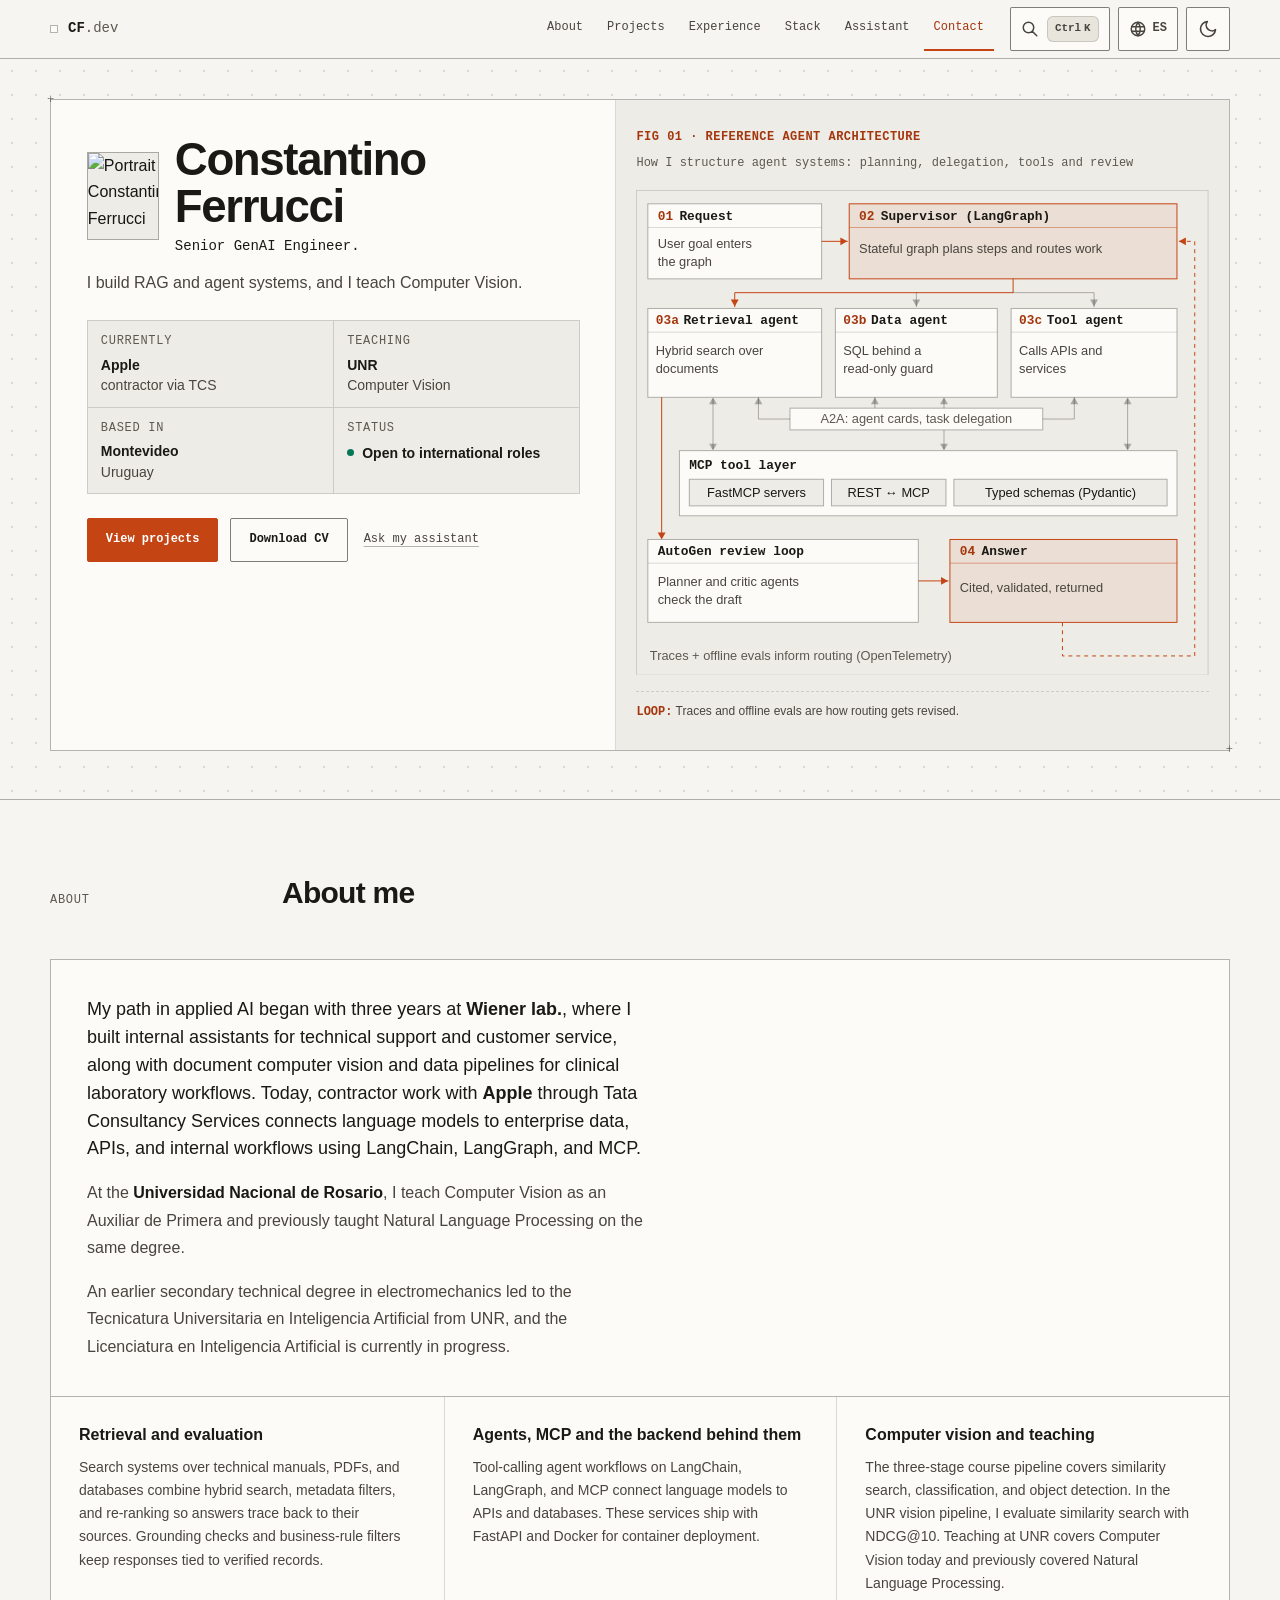
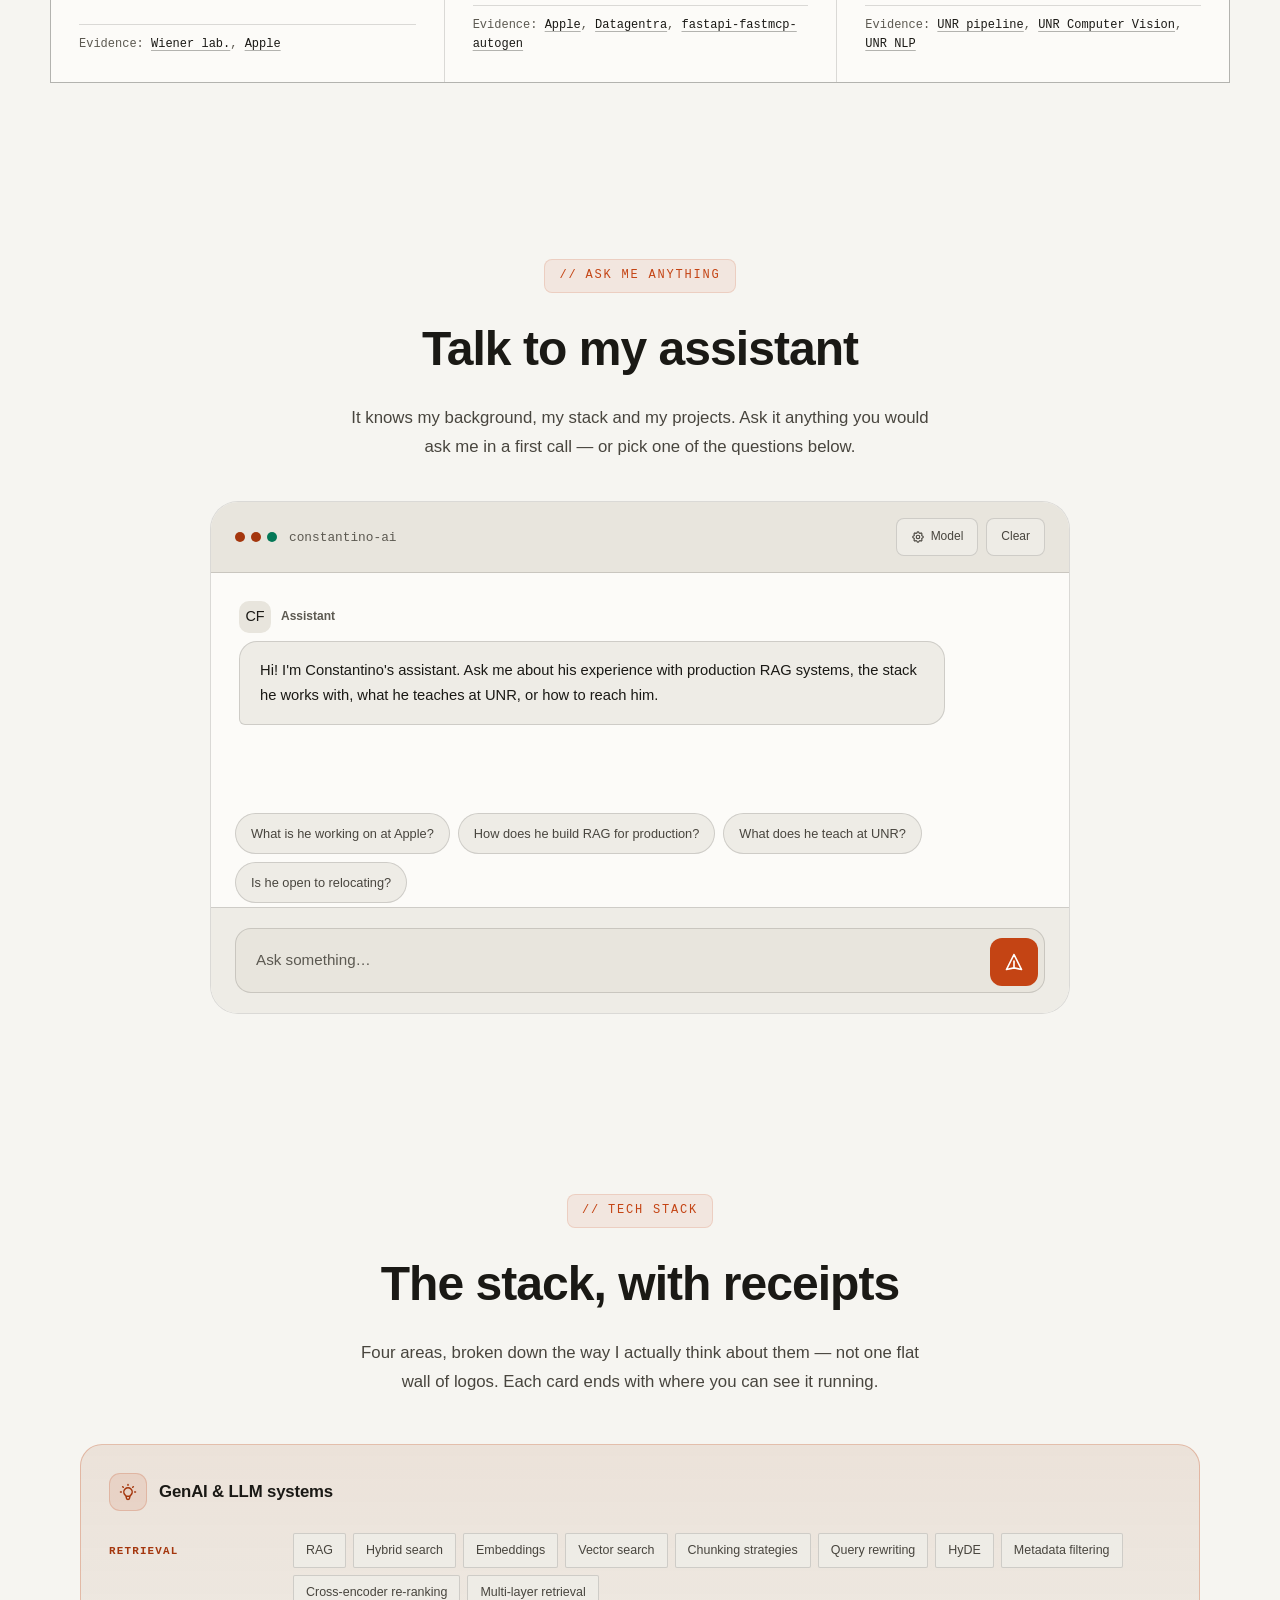
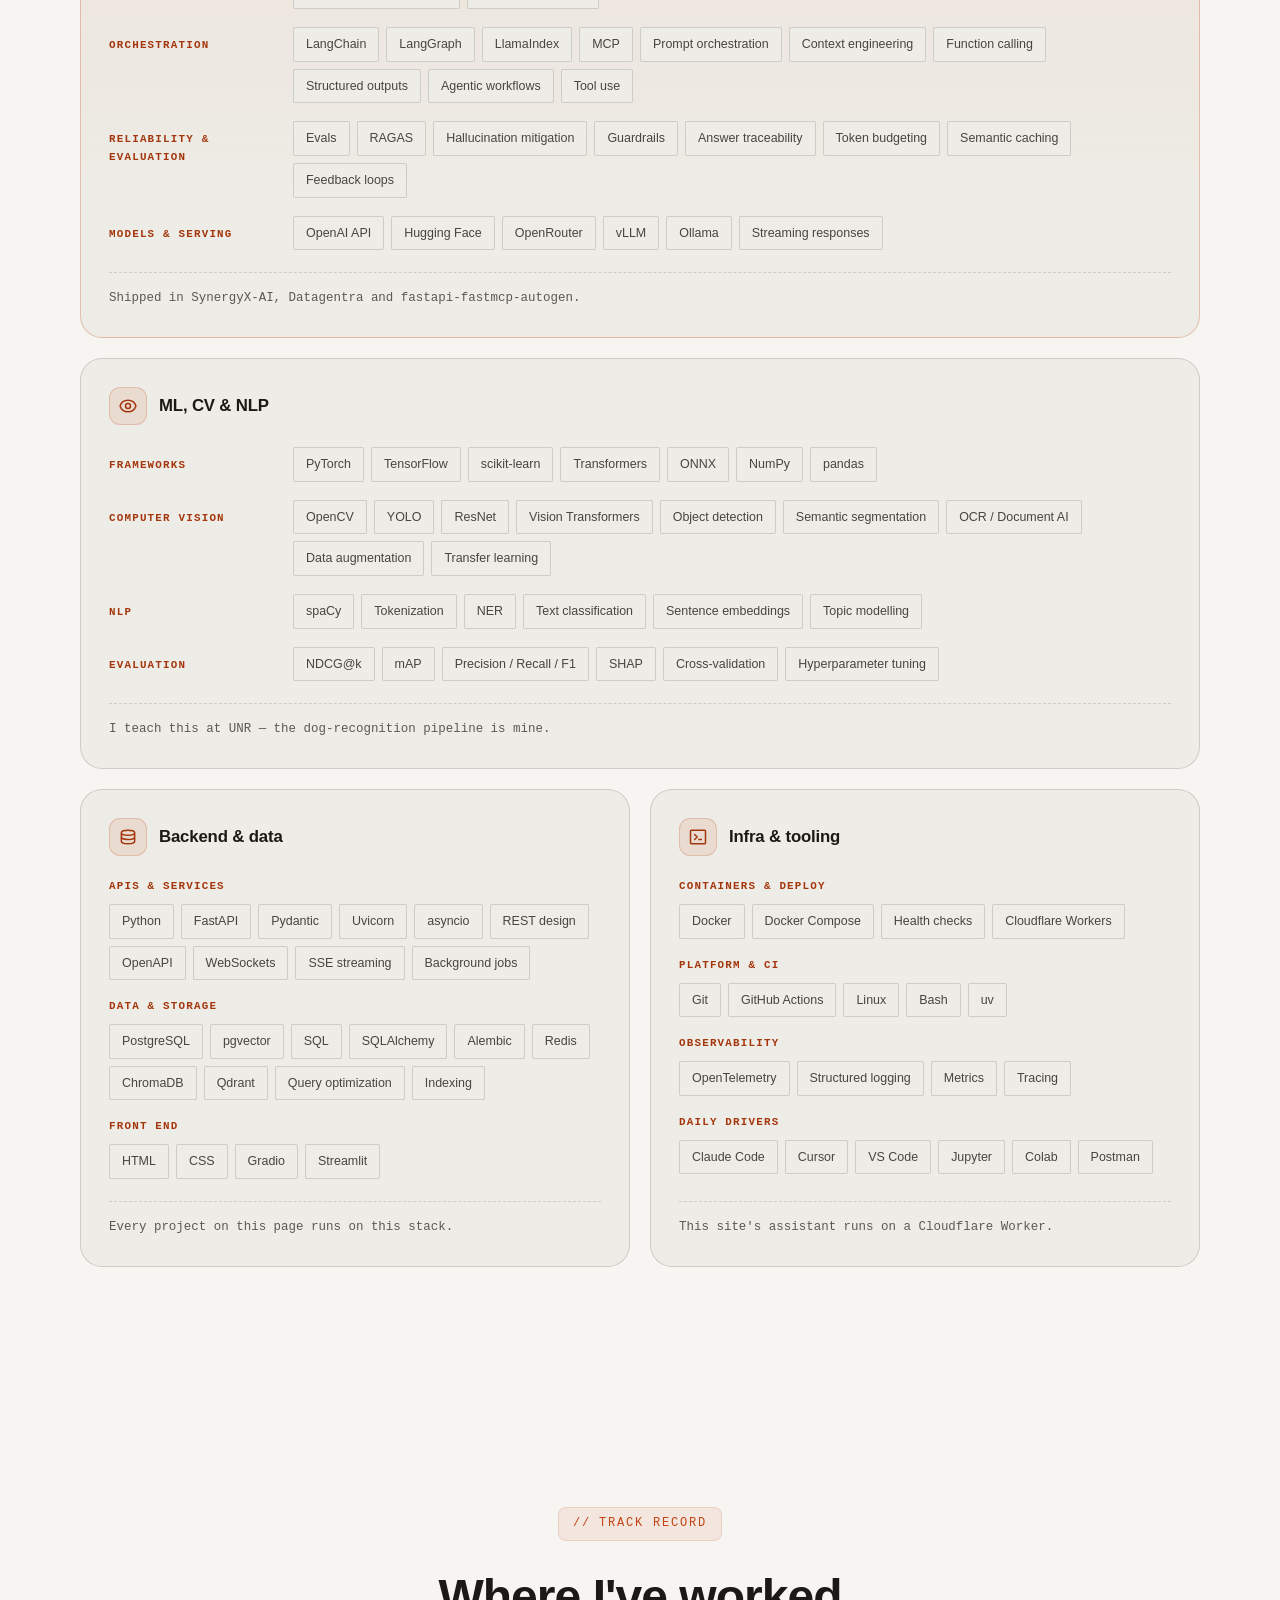
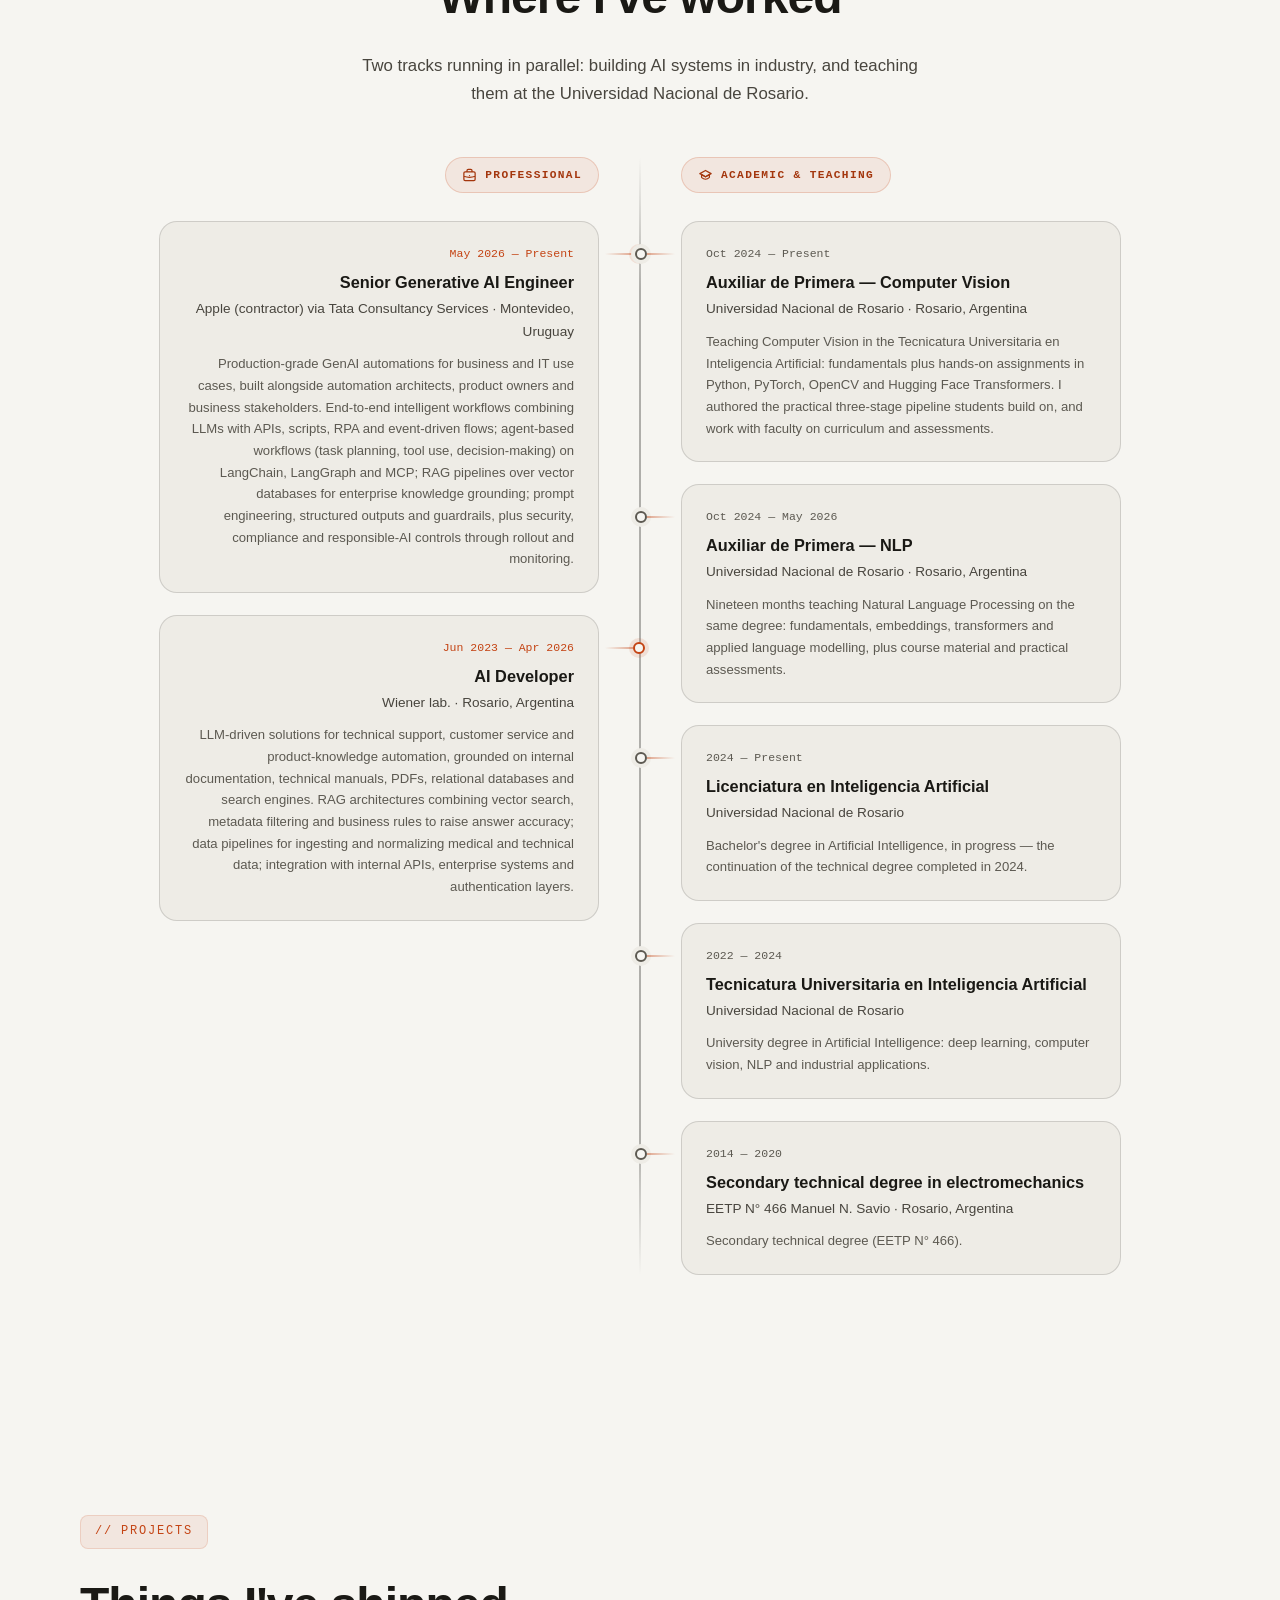
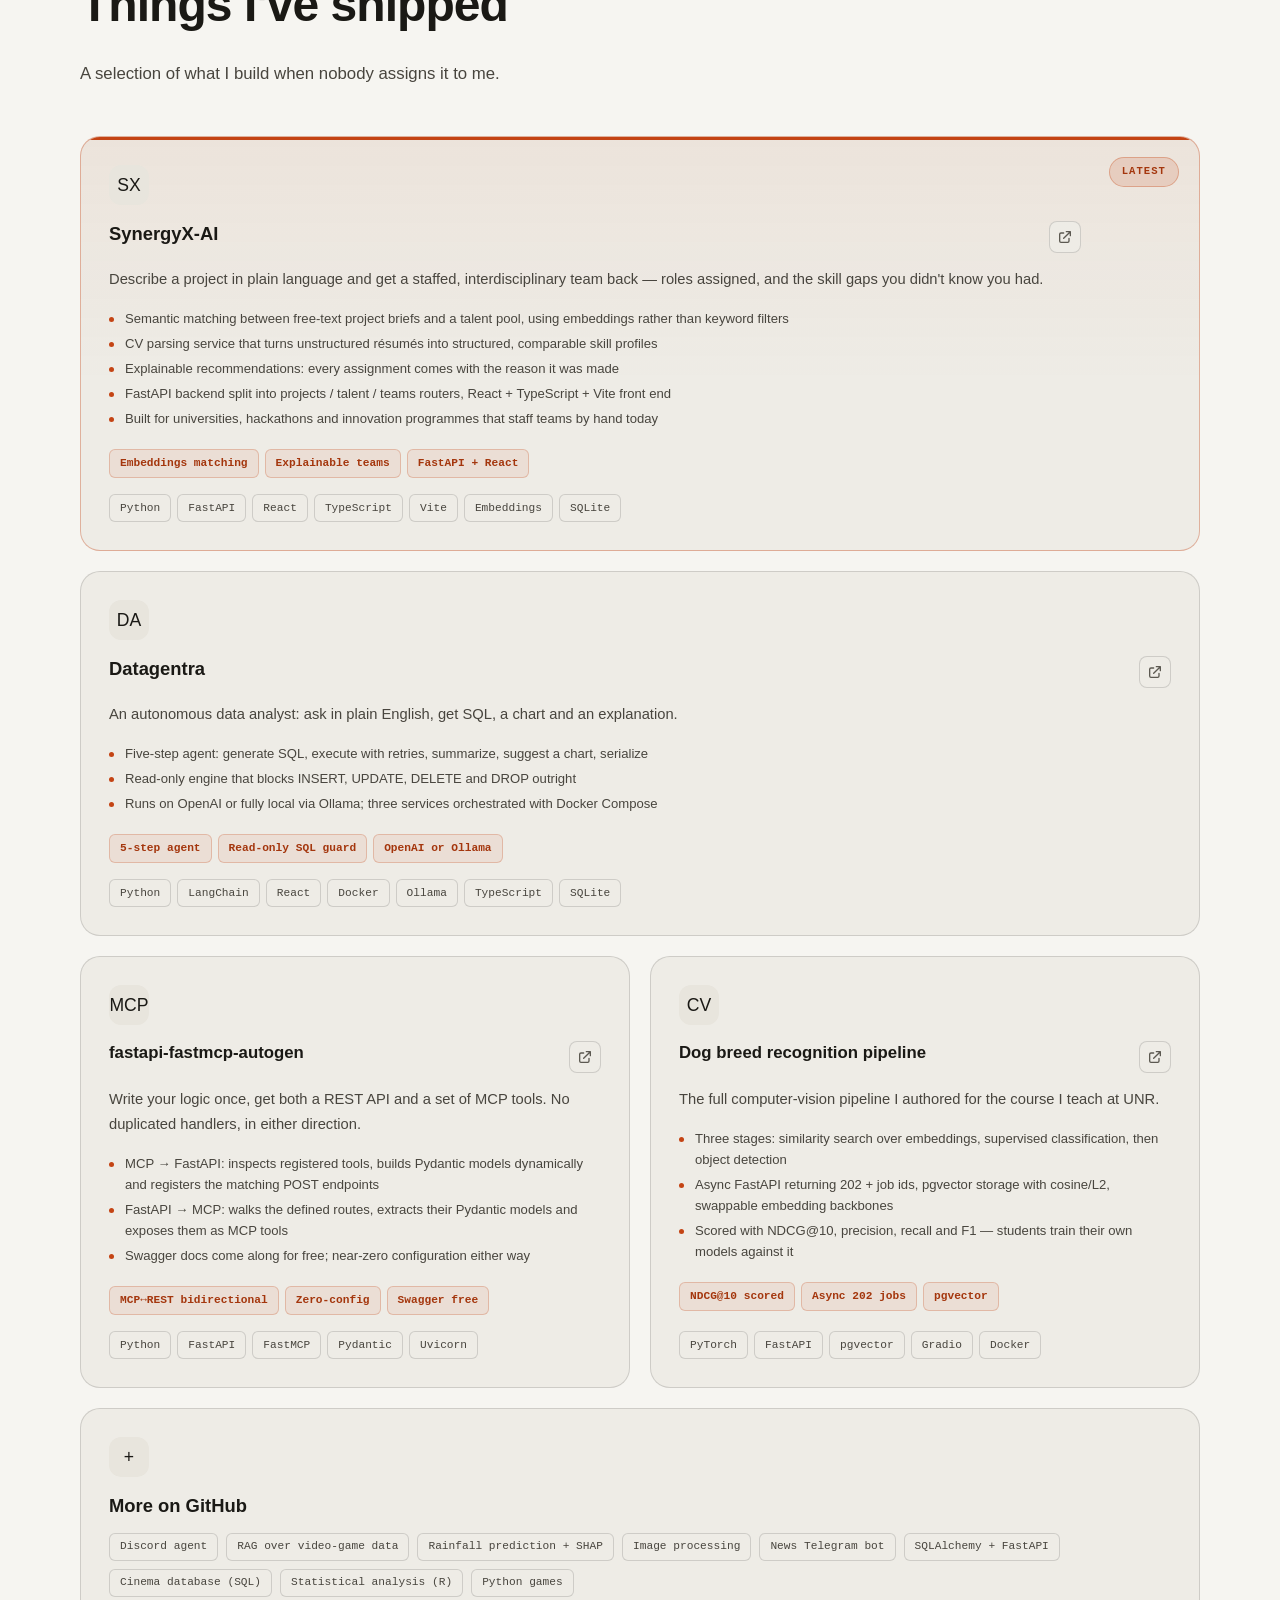
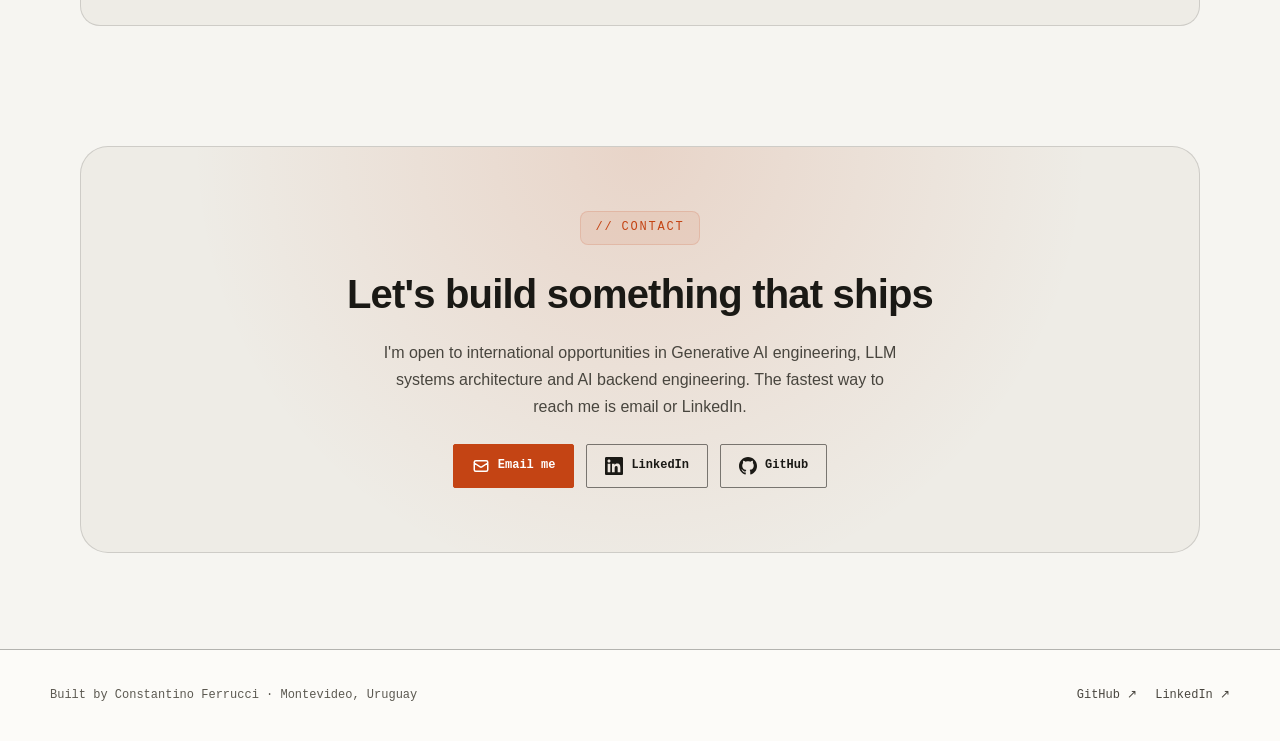
==== commit 4e95ca63: "feat(ui): port blueprint hero, agent architecture figure and about section" ====
--- a/index.html
+++ b/index.html
@@ -103,111 +103,354 @@
 
 <main id="main">
 
-<section class="hero" id="hero">
-    <div class="hero-content">
-        <h1 class="hero-name">Constantino<br>Ferrucci</h1>
-        <p class="hero-title" data-i18n="hero.title">Senior GenAI Engineer. Production RAG &amp; LLM systems.</p>
-        <p class="hero-sub" data-i18n="hero.sub">I build Generative AI systems that survive production &mdash; enterprise RAG architecture, retrieval quality, and the backend engineering that holds it all together.</p>
-        <div class="hero-cta">
-            <a href="#chat" class="btn btn-primary">
-                <svg fill="none" viewBox="0 0 24 24" stroke="currentColor" aria-hidden="true"><path stroke-linecap="round" stroke-linejoin="round" stroke-width="2" d="M8 12h.01M12 12h.01M16 12h.01M21 12c0 4.418-4.03 8-9 8a9.863 9.863 0 01-4.255-.949L3 20l1.395-3.72C3.512 15.042 3 13.574 3 12c0-4.418 4.03-8 9-8s9 3.582 9 8z"/></svg>
-                <span data-i18n="hero.ctaChat">Ask my assistant</span>
-            </a>
-            <a href="assets/cv/Constantino_Ferrucci_CV.pdf" class="btn btn-ghost" download>
-                <svg fill="none" viewBox="0 0 24 24" stroke="currentColor" aria-hidden="true"><path stroke-linecap="round" stroke-linejoin="round" stroke-width="2" d="M12 10v6m0 0l-3-3m3 3l3-3M3 17V7a2 2 0 012-2h6l2 2h6a2 2 0 012 2v8a2 2 0 01-2 2H5a2 2 0 01-2-2z"/></svg>
-                <span data-i18n="hero.ctaCv">Download CV</span>
-            </a>
-        </div>
-    </div>
-
-    <dl class="hero-facts">
-        <div>
-            <dt data-i18n="hero.nowLabel">Currently</dt>
-            <dd data-i18n="hero.now">Apple <span>contractor via TCS</span></dd>
-        </div>
-        <div>
-            <dt data-i18n="hero.teachLabel">Teaching</dt>
-            <dd data-i18n="hero.teach">UNR <span>Computer Vision instructor</span></dd>
-        </div>
-        <div>
-            <dt data-i18n="hero.baseLabel">Based in</dt>
-            <dd>Montevideo <span>Uruguay</span></dd>
-        </div>
-        <div>
-            <dt data-i18n="hero.statusLabel">Status</dt>
-            <dd class="hero-status" data-i18n="hero.tag">Open to international opportunities</dd>
-        </div>
-    </dl>
-</section>
-
-<section class="section" id="expertise">
-    <div class="reveal">
-        <div class="section-label">// <span data-i18n="exp.label">what i do</span></div>
-        <h2 class="section-title" data-i18n="exp.title">Beyond the demo</h2>
-        <p class="section-desc" data-i18n="exp.desc">Most GenAI projects die between the notebook and production. My work is the part that comes after: making retrieval accurate, answers traceable, and the whole thing stable under real load.</p>
-    </div>
-    <div class="pillars">
-        <article class="pillar reveal">
-            <div class="pillar-icon">
-                <svg fill="none" viewBox="0 0 24 24" stroke="currentColor" aria-hidden="true"><path stroke-linecap="round" stroke-linejoin="round" stroke-width="1.8" d="M4 7v10c0 1.657 3.582 3 8 3s8-1.343 8-3V7M4 7c0 1.657 3.582 3 8 3s8-1.343 8-3M4 7c0-1.657 3.582-3 8-3s8 1.343 8 3m0 5c0 1.657-3.582 3-8 3s-8-1.343-8-3"/></svg>
-            </div>
-            <h3 class="pillar-title" data-i18n="exp.p1t">Enterprise RAG architecture</h3>
-            <p class="pillar-desc" data-i18n="exp.p1d">Multi-layer retrieval: semantic and hybrid search, metadata filtering and re-ranking. Knowledge ingestion pipelines that parse, normalize, index and version documents so answers stay traceable to a source.</p>
-        </article>
-        <article class="pillar reveal reveal-delay-1">
-            <div class="pillar-icon">
-                <svg fill="none" viewBox="0 0 24 24" stroke="currentColor" aria-hidden="true"><path stroke-linecap="round" stroke-linejoin="round" stroke-width="1.8" d="M9 12l2 2 4-4M7.835 4.697a3.42 3.42 0 001.946-.806 3.42 3.42 0 014.438 0 3.42 3.42 0 001.946.806 3.42 3.42 0 013.138 3.138 3.42 3.42 0 00.806 1.946 3.42 3.42 0 010 4.438 3.42 3.42 0 00-.806 1.946 3.42 3.42 0 01-3.138 3.138 3.42 3.42 0 00-1.946.806 3.42 3.42 0 01-4.438 0 3.42 3.42 0 00-1.946-.806 3.42 3.42 0 01-3.138-3.138 3.42 3.42 0 00-.806-1.946 3.42 3.42 0 010-4.438 3.42 3.42 0 00.806-1.946 3.42 3.42 0 013.138-3.138z"/></svg>
-            </div>
-            <h3 class="pillar-title" data-i18n="exp.p2t">Reliability &amp; evaluation</h3>
-            <p class="pillar-desc" data-i18n="exp.p2d">Hallucination mitigation, controlled context injection and business-rule alignment. Evaluation frameworks, observability and feedback loops, so answer quality is something you measure instead of something you hope for.</p>
-        </article>
-        <article class="pillar reveal reveal-delay-2">
-            <div class="pillar-icon">
-                <svg fill="none" viewBox="0 0 24 24" stroke="currentColor" aria-hidden="true"><path stroke-linecap="round" stroke-linejoin="round" stroke-width="1.8" d="M10 20l4-16m4 4l4 4-4 4M6 16l-4-4 4-4"/></svg>
-            </div>
-            <h3 class="pillar-title" data-i18n="exp.p3t">AI backend engineering</h3>
-            <p class="pillar-desc" data-i18n="exp.p3d">API design and microservice-oriented deployments, containerized infrastructure and rollout strategy, performance tuning and scalability planning. The unglamorous layer that decides whether the model ever reaches a user.</p>
-        </article>
-    </div>
-
-    <figure class="flow reveal reveal-delay-3">
-        <figcaption class="flow-caption">
-            <span class="flow-caption-label">// <span data-i18n="flow.label">the pipeline i ship</span></span>
-            <span data-i18n="flow.caption">How a question becomes an answer you can trace back to a source</span>
-        </figcaption>
-        <ol class="flow-track">
-            <li class="flow-node" style="--i:0">
-                <span class="flow-dot"><svg fill="none" viewBox="0 0 24 24" stroke="currentColor" aria-hidden="true"><path stroke-linecap="round" stroke-linejoin="round" stroke-width="1.8" d="M8 12h.01M12 12h.01M16 12h.01M21 12c0 4.418-4.03 8-9 8a9.863 9.863 0 01-4.255-.949L3 20l1.395-3.72C3.512 15.042 3 13.574 3 12c0-4.418 4.03-8 9-8s9 3.582 9 8z"/></svg></span>
-                <span class="flow-name" data-i18n="flow.n1">Query</span>
-                <span class="flow-note" data-i18n="flow.d1">Rewritten and expanded before it ever hits the index</span>
-            </li>
-            <li class="flow-node" style="--i:1">
-                <span class="flow-dot"><svg fill="none" viewBox="0 0 24 24" stroke="currentColor" aria-hidden="true"><path stroke-linecap="round" stroke-linejoin="round" stroke-width="1.8" d="M21 21l-6-6m2-5a7 7 0 11-14 0 7 7 0 0114 0z"/></svg></span>
-                <span class="flow-name" data-i18n="flow.n2">Retrieve</span>
-                <span class="flow-note" data-i18n="flow.d2">Hybrid: semantic + keyword, filtered by metadata</span>
-            </li>
-            <li class="flow-node" style="--i:2">
-                <span class="flow-dot"><svg fill="none" viewBox="0 0 24 24" stroke="currentColor" aria-hidden="true"><path stroke-linecap="round" stroke-linejoin="round" stroke-width="1.8" d="M3 4h13M3 8h9m-9 4h9m5-4v12m0 0l-4-4m4 4l4-4"/></svg></span>
-                <span class="flow-name" data-i18n="flow.n3">Re-rank</span>
-                <span class="flow-note" data-i18n="flow.d3">Cross-encoder trims dozens of candidates to a handful</span>
-            </li>
-            <li class="flow-node" style="--i:3">
-                <span class="flow-dot"><svg fill="none" viewBox="0 0 24 24" stroke="currentColor" aria-hidden="true"><path stroke-linecap="round" stroke-linejoin="round" stroke-width="1.8" d="M9 12l2 2 4-4m5.618-4.016A11.955 11.955 0 0112 2.944a11.955 11.955 0 01-8.618 3.04A12.02 12.02 0 003 9c0 5.591 3.824 10.29 9 11.622 5.176-1.332 9-6.03 9-11.622 0-1.042-.133-2.052-.382-3.016z"/></svg></span>
-                <span class="flow-name" data-i18n="flow.n4">Ground</span>
-                <span class="flow-note" data-i18n="flow.d4">Controlled context injection, aligned to business rules</span>
-            </li>
-            <li class="flow-node" style="--i:4">
-                <span class="flow-dot"><svg fill="none" viewBox="0 0 24 24" stroke="currentColor" aria-hidden="true"><path stroke-linecap="round" stroke-linejoin="round" stroke-width="1.8" d="M5 13l4 4L19 7"/></svg></span>
-                <span class="flow-name" data-i18n="flow.n5">Answer</span>
-                <span class="flow-note" data-i18n="flow.d5">Cited, traceable, and scored by the eval suite</span>
-            </li>
-        </ol>
-        <div class="flow-loop">
-            <svg fill="none" viewBox="0 0 24 24" stroke="currentColor" aria-hidden="true"><path stroke-linecap="round" stroke-linejoin="round" stroke-width="1.8" d="M4 4v5h.582m15.356 2A8.001 8.001 0 004.582 9m0 0H9m11 11v-5h-.581m0 0a8.003 8.003 0 01-15.357-2m15.357 2H15"/></svg>
-            <span data-i18n="flow.loop">Evaluation, observability and feedback loops run back into retrieval &mdash; that is the part that keeps quality from drifting.</span>
-        </div>
-    </figure>
-</section>
+<div class="hero-band">
+        <section class="hero wrap" id="hero">
+            <div class="hero-frame">
+                <div class="hero-split grid-safe">
+                    <div class="hero-copy">
+                        <div>
+                            <div class="hero-identity">
+                                <div class="hero-portrait">
+                                    <img src="assets/img/profile.jpg" alt="Portrait of Constantino Ferrucci" data-i18n-attr="alt:hero.portrait" width="640" height="800" decoding="async">
+                                </div>
+                                <div class="hero-heading-group">
+                                    <h1 class="hero-name" data-i18n-html="hero.name">Constantino<br>Ferrucci</h1>
+                                    <p class="hero-role" data-i18n="hero.title">Senior GenAI Engineer.</p>
+                                </div>
+                            </div>
+                            <p class="hero-sub" data-i18n="hero.sub">I build RAG and agent systems, and I teach Computer Vision.</p>
+                        </div>
+
+                        <dl class="hero-facts" aria-label="Current profile summary" data-i18n-attr="aria-label:hero.summary">
+                            <div class="hero-fact">
+                                <dt data-i18n="hero.nowLabel">Currently</dt>
+                                <dd data-i18n-html="hero.now">Apple <span>contractor via TCS</span></dd>
+                            </div>
+                            <div class="hero-fact">
+                                <dt data-i18n="hero.teachLabel">Teaching</dt>
+                                <dd data-i18n-html="hero.teach">UNR <span>Computer Vision</span></dd>
+                            </div>
+                            <div class="hero-fact">
+                                <dt data-i18n="hero.baseLabel">Based in</dt>
+                                <dd data-i18n-html="hero.base">Montevideo <span>Uruguay</span></dd>
+                            </div>
+                            <div class="hero-fact">
+                                <dt data-i18n="hero.statusLabel">Status</dt>
+                                <dd data-i18n-html="hero.status"><span class="status-inline"><span class="status-dot" aria-hidden="true"></span>Open to international roles</span></dd>
+                            </div>
+                        </dl>
+
+                        <div class="hero-actions">
+                            <a href="#projects" class="btn btn-primary" data-i18n="hero.projects">View projects</a>
+                            <a href="assets/cv/Constantino_Ferrucci_CV.pdf" class="btn btn-secondary" download data-i18n="hero.ctaCv">Download CV</a>
+                            <a href="#chat" class="hero-text-link" data-i18n="hero.ctaChat">Ask my assistant</a>
+                        </div>
+                    </div>
+
+                    <figure class="hero-diagram">
+                        <div class="diagram-bar">
+                            <span class="fig-label" data-i18n="fig.label">FIG 01 &middot; REFERENCE AGENT ARCHITECTURE</span>
+                            <span data-i18n="fig.heading">How I structure agent systems: planning, delegation, tools and review</span>
+                        </div>
+
+                        <!-- Desktop / Tablet Inline 1px-stroke Reference Agent Architecture Blueprint -->
+                        <svg class="rag-svg rag-svg-wide" viewBox="0 0 580 492" preserveAspectRatio="xMidYMid meet" aria-hidden="true">
+                            <title data-i18n="fig.wide">FIG 01: Reference agent architecture</title>
+                            <desc data-i18n="fig.wideDesc">01 Request enters 02 Supervisor (LangGraph), which plans and routes work across 03a Retrieval agent, 03b Data agent, and 03c Tool agent linked via A2A agent cards and task delegation. Agents call the MCP tool layer bidirectionally (FastMCP servers, REST to MCP, typed Pydantic schemas), while drafts flow from the agents row into the AutoGen review loop and 04 Answer. Dashed OpenTelemetry traces and offline evaluations return to Supervisor.</desc>
+                            <rect x="0.5" y="0.5" width="579" height="491" fill="none" stroke="var(--line)" stroke-width="1"/>
+
+                            <!-- 01 Request -> 02 Supervisor (active path) -->
+                            <path class="svg-wire-accent bp-draw bp-draw-d1" d="M188 52 L214 52"/>
+                            <polygon class="svg-arrow-accent bp-node bp-n2" points="214,52 207,48 207,56"/>
+
+                            <!-- 02 Supervisor fan-out -> 03a, 03b, 03c -->
+                            <path class="svg-wire-accent bp-draw bp-draw-d2" d="M382 90 L382 104 L100 104 L100 118"/>
+                            <path class="svg-wire bp-draw bp-draw-d2" d="M284 104 L284 118"/>
+                            <path class="svg-wire bp-draw bp-draw-d2" d="M382 104 L464 104 L464 118"/>
+                            <polygon class="svg-arrow-accent bp-node bp-n3" points="100,118 96,111 104,111"/>
+                            <polygon class="svg-arrow bp-node bp-n3" points="284,118 280,111 288,111"/>
+                            <polygon class="svg-arrow bp-node bp-n3" points="464,118 460,111 468,111"/>
+
+                            <!-- Between-agent A2A bidirectional connectors -->
+                            <path class="svg-wire bp-draw bp-draw-d3" d="M124 210 L124 232 L156 232"/>
+                            <path class="svg-wire bp-draw bp-draw-d3" d="M444 210 L444 232 L412 232"/>
+                            <polygon class="svg-arrow bp-node bp-n4" points="124,210 120,217 128,217"/>
+                            <polygon class="svg-arrow bp-node bp-n4" points="444,210 440,217 448,217"/>
+                            <path class="svg-wire bp-draw bp-draw-d3" d="M242 210 L242 221"/>
+                            <polygon class="svg-arrow bp-node bp-n4" points="242,210 238,217 246,217"/>
+
+                            <!-- Bidirectional agent <-> MCP tool layer wires -->
+                            <path class="svg-wire bp-draw bp-draw-d3" d="M78 212 L78 262"/>
+                            <polygon class="svg-arrow bp-node bp-n4" points="78,210 74,217 82,217"/>
+                            <polygon class="svg-arrow bp-node bp-n4" points="78,264 74,257 82,257"/>
+
+                            <path class="svg-wire bp-draw bp-draw-d3" d="M312 212 L312 221"/>
+                            <path class="svg-wire bp-draw bp-draw-d3" d="M312 243 L312 262"/>
+                            <polygon class="svg-arrow bp-node bp-n4" points="312,210 308,217 316,217"/>
+                            <polygon class="svg-arrow bp-node bp-n4" points="312,264 308,257 316,257"/>
+
+                            <path class="svg-wire bp-draw bp-draw-d3" d="M498 212 L498 262"/>
+                            <polygon class="svg-arrow bp-node bp-n4" points="498,210 494,217 502,217"/>
+                            <polygon class="svg-arrow bp-node bp-n4" points="498,264 494,257 502,257"/>
+
+                            <!-- Agents row -> AutoGen review loop (active draft path bypassing MCP tool layer) -->
+                            <path class="svg-wire-accent bp-draw bp-draw-d4" d="M26 210 L26 352"/>
+                            <polygon class="svg-arrow-accent bp-node bp-n5" points="26,354 22,347 30,347"/>
+
+                            <!-- AutoGen review loop -> 04 Answer (active path) -->
+                            <path class="svg-wire-accent bp-draw bp-draw-d5" d="M286 396 L316 396"/>
+                            <polygon class="svg-arrow-accent bp-node bp-n6" points="316,396 309,392 309,400"/>
+
+                            <!-- Dashed vermilion feedback loop: 04 Answer -> 02 Supervisor -->
+                            <path class="svg-wire-loop bp-loop-draw" d="M432 438 L432 472 L566 472 L566 52 L550 52"/>
+                            <polygon class="svg-arrow-accent bp-loop-draw" points="550,52 557,48 557,56"/>
+                            <text class="svg-note bp-loop-draw" x="14" y="476" data-i18n="fig.traces_offline_evals_inform_routing_opentelemetry">Traces + offline evals inform routing (OpenTelemetry)</text>
+
+                            <!-- 01 Request -->
+                            <g class="bp-node bp-n1">
+                                <rect class="svg-box" x="12" y="14" width="176" height="76"/>
+                                <line x1="12" y1="38" x2="188" y2="38" stroke="var(--line)" stroke-width="1"/>
+                                <text class="svg-idx" x="22" y="30" data-i18n="fig.01">01</text>
+                                <text class="svg-label" x="44" y="30" data-i18n="fig.request">Request</text>
+                                <text class="svg-sub" x="22" y="59" data-i18n="fig.user_goal_enters">User goal enters</text>
+                                <text class="svg-sub" x="22" y="77" data-i18n="fig.the_graph">the graph</text>
+                            </g>
+
+                            <!-- 02 Supervisor (LangGraph) — key node -->
+                            <g class="bp-node bp-n2">
+                                <rect class="svg-box-accent" x="216" y="14" width="332" height="76"/>
+                                <line x1="216" y1="38" x2="548" y2="38" stroke="var(--accent)" stroke-width="1" stroke-opacity="0.45"/>
+                                <text class="svg-idx" x="226" y="30" data-i18n="fig.02">02</text>
+                                <text class="svg-label" x="248" y="30" data-i18n="fig.supervisor_langgraph">Supervisor (LangGraph)</text>
+                                <text class="svg-sub" x="226" y="64" data-i18n="fig.stateful_graph_plans_steps_and_routes_work">Stateful graph plans steps and routes work</text>
+                            </g>
+
+                            <!-- 03a Retrieval agent -->
+                            <g class="bp-node bp-n3">
+                                <rect class="svg-box" x="12" y="120" width="176" height="90"/>
+                                <line x1="12" y1="144" x2="188" y2="144" stroke="var(--line)" stroke-width="1"/>
+                                <text class="svg-idx" x="20" y="136" data-i18n="fig.03a">03a</text>
+                                <text class="svg-label" x="48" y="136" data-i18n="fig.retrieval_agent">Retrieval agent</text>
+                                <text class="svg-sub" x="20" y="167" data-i18n="fig.hybrid_search_over">Hybrid search over</text>
+                                <text class="svg-sub" x="20" y="185" data-i18n="fig.documents">documents</text>
+                            </g>
+
+                            <!-- 03b Data agent -->
+                            <g class="bp-node bp-n3">
+                                <rect class="svg-box" x="202" y="120" width="164" height="90"/>
+                                <line x1="202" y1="144" x2="366" y2="144" stroke="var(--line)" stroke-width="1"/>
+                                <text class="svg-idx" x="210" y="136" data-i18n="fig.03b">03b</text>
+                                <text class="svg-label" x="238" y="136" data-i18n="fig.data_agent">Data agent</text>
+                                <text class="svg-sub" x="210" y="167" data-i18n="fig.sql_behind_a">SQL behind a</text>
+                                <text class="svg-sub" x="210" y="185" data-i18n="fig.read_only_guard">read-only guard</text>
+                            </g>
+
+                            <!-- 03c Tool agent -->
+                            <g class="bp-node bp-n3">
+                                <rect class="svg-box" x="380" y="120" width="168" height="90"/>
+                                <line x1="380" y1="144" x2="548" y2="144" stroke="var(--line)" stroke-width="1"/>
+                                <text class="svg-idx" x="388" y="136" data-i18n="fig.03c">03c</text>
+                                <text class="svg-label" x="416" y="136" data-i18n="fig.tool_agent">Tool agent</text>
+                                <text class="svg-sub" x="388" y="167" data-i18n="fig.calls_apis_and">Calls APIs and</text>
+                                <text class="svg-sub" x="388" y="185" data-i18n="fig.services">services</text>
+                            </g>
+
+                            <!-- A2A label pill on between-agent connector -->
+                            <g class="bp-node bp-n4">
+                                <rect class="svg-box" x="156" y="221" width="256" height="22"/>
+                                <text class="svg-note" x="284" y="236" text-anchor="middle" data-i18n="fig.a2a_agent_cards_task_delegation">A2A: agent cards, task delegation</text>
+                            </g>
+
+                            <!-- MCP tool layer band (offset right of x=26 active draft rail) -->
+                            <g class="bp-node bp-n4">
+                                <rect class="svg-box" x="44" y="264" width="504" height="66"/>
+                                <text class="svg-label" x="54" y="283" data-i18n="fig.mcp_tool_layer">MCP tool layer</text>
+                                <rect class="svg-chip" x="54" y="293" width="136" height="27"/>
+                                <text class="svg-chip-text" x="122" y="311" text-anchor="middle" data-i18n="fig.fastmcp_servers">FastMCP servers</text>
+                                <rect class="svg-chip" x="198" y="293" width="116" height="27"/>
+                                <text class="svg-chip-text" x="256" y="311" text-anchor="middle" data-i18n="fig.rest_harr_mcp">REST &harr; MCP</text>
+                                <rect class="svg-chip" x="322" y="293" width="216" height="27"/>
+                                <text class="svg-chip-text" x="430" y="311" text-anchor="middle" data-i18n="fig.typed_schemas_pydantic">Typed schemas (Pydantic)</text>
+                            </g>
+
+                            <!-- AutoGen review loop -->
+                            <g class="bp-node bp-n5">
+                                <rect class="svg-box" x="12" y="354" width="274" height="84"/>
+                                <line x1="12" y1="378" x2="286" y2="378" stroke="var(--line)" stroke-width="1"/>
+                                <text class="svg-label" x="22" y="370" data-i18n="fig.autogen_review_loop">AutoGen review loop</text>
+                                <text class="svg-sub" x="22" y="401" data-i18n="fig.planner_and_critic_agents">Planner and critic agents</text>
+                                <text class="svg-sub" x="22" y="419" data-i18n="fig.check_the_draft">check the draft</text>
+                            </g>
+
+                            <!-- 04 Answer — key node -->
+                            <g class="bp-node bp-n6">
+                                <rect class="svg-box-accent" x="318" y="354" width="230" height="84"/>
+                                <line x1="318" y1="378" x2="548" y2="378" stroke="var(--accent)" stroke-width="1" stroke-opacity="0.45"/>
+                                <text class="svg-idx" x="328" y="370" data-i18n="fig.04">04</text>
+                                <text class="svg-label" x="350" y="370" data-i18n="fig.answer">Answer</text>
+                                <text class="svg-sub" x="328" y="407" data-i18n="fig.cited_validated_returned">Cited, validated, returned</text>
+                            </g>
+                        </svg>
+
+                        <!-- Narrow-screen Vertical Reference Agent Blueprint (keeps all text >= 12px at 360px) -->
+                        <svg class="rag-svg rag-svg-vertical" viewBox="0 0 310 816" preserveAspectRatio="xMidYMid meet" aria-hidden="true">
+                            <title data-i18n="fig.vertical">FIG 01: Vertical reference agent architecture</title>
+                            <desc data-i18n="fig.verticalDesc">Vertical flow from 01 Request to 02 Supervisor (LangGraph), through 03a Retrieval agent, 03b Data agent, and 03c Tool agent connected by A2A delegation, with bidirectional calls to the MCP tool layer and drafts routed from the agents into the AutoGen review loop and 04 Answer, plus a dashed OpenTelemetry feedback loop returning to Supervisor.</desc>
+                            <rect x="0.5" y="0.5" width="309" height="815" fill="none" stroke="var(--line)" stroke-width="1"/>
+
+                            <!-- Vertical wires -->
+                            <path class="svg-wire-accent bp-draw bp-draw-d1" d="M142 74 L142 92"/>
+                            <polygon class="svg-arrow-accent bp-node bp-n2" points="142,92 138,85 146,85"/>
+
+                            <path class="svg-wire-accent bp-draw bp-draw-d2" d="M142 170 L142 188"/>
+                            <polygon class="svg-arrow-accent bp-node bp-n3" points="142,188 138,181 146,181"/>
+
+                            <!-- Agents <-> MCP tool layer bidirectional -->
+                            <path class="svg-wire bp-draw bp-draw-d3" d="M153 432 L153 448"/>
+                            <polygon class="svg-arrow bp-node bp-n4" points="153,430 149,437 157,437"/>
+                            <polygon class="svg-arrow bp-node bp-n4" points="153,450 149,443 157,443"/>
+
+                            <!-- Agents row -> AutoGen review loop (active draft path bypassing MCP tool layer) -->
+                            <path class="svg-wire-accent bp-draw bp-draw-d4" d="M20 430 L20 576"/>
+                            <polygon class="svg-arrow-accent bp-node bp-n5" points="20,578 16,571 24,571"/>
+
+                            <path class="svg-wire-accent bp-draw bp-draw-d5" d="M142 652 L142 670"/>
+                            <polygon class="svg-arrow-accent bp-node bp-n6" points="142,670 138,663 146,663"/>
+
+                            <!-- Dashed vermilion return loop in right gutter: 04 Answer -> 02 Supervisor -->
+                            <path class="svg-wire-loop bp-loop-draw" d="M274 704 L296 704 L296 132 L276 132"/>
+                            <polygon class="svg-arrow-accent bp-loop-draw" points="276,132 283,128 283,136"/>
+                            <text class="svg-note bp-loop-draw" x="12" y="772" data-i18n="fig.traces_offline_evals_inform">Traces + offline evals inform</text>
+                            <text class="svg-note bp-loop-draw" x="12" y="790" data-i18n="fig.routing_opentelemetry">routing (OpenTelemetry)</text>
+
+                            <!-- 01 Request -->
+                            <g class="bp-node bp-n1">
+                                <rect class="svg-box" x="10" y="10" width="264" height="64"/>
+                                <line x1="10" y1="34" x2="274" y2="34" stroke="var(--line)" stroke-width="1"/>
+                                <text class="svg-idx" x="20" y="26" data-i18n="fig.01">01</text>
+                                <text class="svg-label" x="44" y="26" data-i18n="fig.request">Request</text>
+                                <text class="svg-sub" x="20" y="56" data-i18n="fig.user_goal_enters_the_graph">User goal enters the graph</text>
+                            </g>
+
+                            <!-- 02 Supervisor (LangGraph) -->
+                            <g class="bp-node bp-n2">
+                                <rect class="svg-box-accent" x="10" y="94" width="264" height="76"/>
+                                <line x1="10" y1="118" x2="274" y2="118" stroke="var(--accent)" stroke-width="1" stroke-opacity="0.45"/>
+                                <text class="svg-idx" x="20" y="110" data-i18n="fig.02">02</text>
+                                <text class="svg-label" x="44" y="110" data-i18n="fig.supervisor_langgraph">Supervisor (LangGraph)</text>
+                                <text class="svg-sub" x="20" y="139" data-i18n="fig.stateful_graph_plans_steps">Stateful graph plans steps</text>
+                                <text class="svg-sub" x="20" y="157" data-i18n="fig.and_routes_work">and routes work</text>
+                            </g>
+
+                            <!-- 03a / 03b / 03c stacked agents -->
+                            <g class="bp-node bp-n3">
+                                <rect class="svg-box" x="10" y="190" width="264" height="62"/>
+                                <line x1="10" y1="214" x2="274" y2="214" stroke="var(--line)" stroke-width="1"/>
+                                <text class="svg-idx" x="20" y="206" data-i18n="fig.03a">03a</text>
+                                <text class="svg-label" x="50" y="206" data-i18n="fig.retrieval_agent">Retrieval agent</text>
+                                <text class="svg-sub" x="20" y="236" data-i18n="fig.hybrid_search_over_documents">Hybrid search over documents</text>
+
+                                <rect class="svg-box" x="10" y="260" width="264" height="62"/>
+                                <line x1="10" y1="284" x2="274" y2="284" stroke="var(--line)" stroke-width="1"/>
+                                <text class="svg-idx" x="20" y="276" data-i18n="fig.03b">03b</text>
+                                <text class="svg-label" x="50" y="276" data-i18n="fig.data_agent">Data agent</text>
+                                <text class="svg-sub" x="20" y="306" data-i18n="fig.sql_behind_a_read_only_guard">SQL behind a read-only guard</text>
+
+                                <rect class="svg-box" x="10" y="330" width="264" height="62"/>
+                                <line x1="10" y1="354" x2="274" y2="354" stroke="var(--line)" stroke-width="1"/>
+                                <text class="svg-idx" x="20" y="346" data-i18n="fig.03c">03c</text>
+                                <text class="svg-label" x="50" y="346" data-i18n="fig.tool_agent">Tool agent</text>
+                                <text class="svg-sub" x="20" y="376" data-i18n="fig.calls_apis_and_services">Calls APIs and services</text>
+
+                                <!-- A2A connector bar -->
+                                <rect class="svg-chip" x="10" y="400" width="264" height="30"/>
+                                <text class="svg-note" x="142" y="419" text-anchor="middle" data-i18n="fig.a2a_agent_cards_task_delegation">A2A: agent cards, task delegation</text>
+                            </g>
+
+                            <!-- MCP tool layer (offset right of x=20 active draft rail) -->
+                            <g class="bp-node bp-n4">
+                                <rect class="svg-box" x="32" y="450" width="242" height="108"/>
+                                <text class="svg-label" x="42" y="470" data-i18n="fig.mcp_tool_layer">MCP tool layer</text>
+                                <rect class="svg-chip" x="42" y="482" width="124" height="28"/>
+                                <text class="svg-chip-text" x="104" y="500" text-anchor="middle" data-i18n="fig.fastmcp_servers">FastMCP servers</text>
+                                <rect class="svg-chip" x="172" y="482" width="92" height="28"/>
+                                <text class="svg-chip-text" x="218" y="500" text-anchor="middle" data-i18n="fig.rest_harr_mcp">REST &harr; MCP</text>
+                                <rect class="svg-chip" x="42" y="518" width="222" height="28"/>
+                                <text class="svg-chip-text" x="153" y="536" text-anchor="middle" data-i18n="fig.typed_schemas_pydantic">Typed schemas (Pydantic)</text>
+                            </g>
+
+                            <!-- AutoGen review loop -->
+                            <g class="bp-node bp-n5">
+                                <rect class="svg-box" x="10" y="578" width="264" height="74"/>
+                                <line x1="10" y1="602" x2="274" y2="602" stroke="var(--line)" stroke-width="1"/>
+                                <text class="svg-label" x="20" y="594" data-i18n="fig.autogen_review_loop">AutoGen review loop</text>
+                                <text class="svg-sub" x="20" y="623" data-i18n="fig.planner_and_critic_agents">Planner and critic agents</text>
+                                <text class="svg-sub" x="20" y="641" data-i18n="fig.check_the_draft">check the draft</text>
+                            </g>
+
+                            <!-- 04 Answer -->
+                            <g class="bp-node bp-n6">
+                                <rect class="svg-box-accent" x="10" y="672" width="264" height="64"/>
+                                <line x1="10" y1="696" x2="274" y2="696" stroke="var(--accent)" stroke-width="1" stroke-opacity="0.45"/>
+                                <text class="svg-idx" x="20" y="688" data-i18n="fig.04">04</text>
+                                <text class="svg-label" x="44" y="688" data-i18n="fig.answer">Answer</text>
+                                <text class="svg-sub" x="20" y="718" data-i18n="fig.cited_validated_returned">Cited, validated, returned</text>
+                            </g>
+                        </svg>
+
+                        <ol class="sr-only">
+                            <li data-i18n="fig.step1">01 Request: User goal enters the graph.</li>
+                            <li data-i18n="fig.step2">02 Supervisor (LangGraph): Stateful graph plans steps and routes work to three specialist agents.</li>
+                            <li data-i18n="fig.step3">03a Retrieval agent: Hybrid search over documents. 03b Data agent: SQL behind a read-only guard. 03c Tool agent: Calls APIs and services. Agents coordinate via A2A agent cards and task delegation, and exchange calls bidirectionally with the MCP tool layer (FastMCP servers, REST to MCP, and typed Pydantic schemas).</li>
+                            <li data-i18n="fig.step4">AutoGen review loop: Draft outputs flow from the agents into planner and critic agents before returning.</li>
+                            <li data-i18n="fig.step5">04 Answer: Cited, validated, returned. OpenTelemetry traces and offline evaluations inform how routing gets revised.</li>
+                        </ol>
+
+                        <figcaption class="diagram-caption" data-i18n-html="fig.loop"><strong>LOOP:</strong> Traces and offline evals are how routing gets revised.</figcaption>
+                    </figure>
+                </div>
+            </div>
+        </section>
+    </div>
+
+    <!-- ==================== 2. ABOUT + WHAT I DO ==================== -->
+    <section class="sheet wrap" id="about">
+        <header class="sheet-head">
+            <span class="section-kicker" data-i18n="about.label">About</span>
+            <div class="sheet-title-block">
+                <h2 class="sheet-title" data-i18n="about.title">About me</h2>
+            </div>
+        </header>
+
+        <div class="about-shell">
+            <div class="about-bio">
+                <p data-i18n-html="about.p1">My path in applied AI began with three years at <strong>Wiener lab.</strong>, where I built internal assistants for technical support and customer service, along with document computer vision and data pipelines for clinical laboratory workflows. Today, contractor work with <strong>Apple</strong> through Tata Consultancy Services connects language models to enterprise data, APIs, and internal workflows using LangChain, LangGraph, and MCP.</p>
+                <p data-i18n-html="about.p2">At the <strong>Universidad Nacional de Rosario</strong>, I teach Computer Vision as an Auxiliar de Primera and previously taught Natural Language Processing on the same degree.</p>
+                <p data-i18n="about.p3">An earlier secondary technical degree in electromechanics led to the Tecnicatura Universitaria en Inteligencia Artificial from UNR, and the Licenciatura en Inteligencia Artificial is currently in progress.</p>
+            </div>
+
+            <span id="expertise" aria-hidden="true"></span>
+            <div class="focus-strip grid-safe" aria-label="What I do" data-i18n-attr="aria-label:about.focus">
+                <article class="focus-pillar">
+                    <h3 class="focus-title" data-i18n="exp.p1t">Retrieval and evaluation</h3>
+                    <p class="focus-desc" data-i18n="exp.p1d">Search systems over technical manuals, PDFs, and databases combine hybrid search, metadata filters, and re-ranking so answers trace back to their sources. Grounding checks and business-rule filters keep responses tied to verified records.</p>
+                    <p class="focus-evidence" data-i18n-html="about.evidence.exp-wiener">Evidence: <a href="#exp-wiener">Wiener lab.</a>, <a href="#exp-apple">Apple</a></p>
+                </article>
+
+                <article class="focus-pillar">
+                    <h3 class="focus-title" data-i18n="exp.p2t">Agents, MCP and the backend behind them</h3>
+                    <p class="focus-desc" data-i18n="exp.p2d">Tool-calling agent workflows on LangChain, LangGraph, and MCP connect language models to APIs and databases. These services ship with FastAPI and Docker for container deployment.</p>
+                    <p class="focus-evidence" data-i18n-html="about.evidence.exp-apple">Evidence: <a href="#exp-apple">Apple</a>, <a href="#project-datagentra">Datagentra</a>, <a href="#project-fastmcp">fastapi-fastmcp-autogen</a></p>
+                </article>
+
+                <article class="focus-pillar">
+                    <h3 class="focus-title" data-i18n="exp.p3t">Computer vision and teaching</h3>
+                    <p class="focus-desc" data-i18n="exp.p3d">The three-stage course pipeline covers similarity search, classification, and object detection. In the UNR vision pipeline, I evaluate similarity search with NDCG@10. Teaching at UNR covers Computer Vision today and previously covered Natural Language Processing.</p>
+                    <p class="focus-evidence" data-i18n-html="about.evidence.project-dog-pipeline">Evidence: <a href="#project-dog-pipeline">UNR pipeline</a>, <a href="#exp-unr-cv">UNR Computer Vision</a>, <a href="#exp-unr-nlp">UNR NLP</a></p>
+                </article>
+            </div>
+        </div>
+    </section>
 
 <section class="chat-section" id="chat">
     <div class="chat-wrapper">
@@ -286,42 +529,7 @@
     </div>
 </section>
 
-<section class="section" id="about">
-    <div class="reveal">
-        <div class="section-label">// <span data-i18n="about.label">about me</span></div>
-        <h2 class="section-title" data-i18n-html="about.title">AI engineer,<br>production-first</h2>
-    </div>
-    <figure class="about-profile reveal reveal-delay-1">
-        <img src="assets/img/profile.jpg" alt="Portrait of Constantino Ferrucci" width="640" height="800" loading="lazy" decoding="async">
-        <figcaption>Montevideo, Uruguay</figcaption>
-    </figure>
-    <div class="about-grid">
-        <div class="about-text reveal reveal-delay-1">
-            <p data-i18n-html="about.p1">I'm <strong>Constantino Ferrucci</strong>, a Generative AI engineer based in <strong>Montevideo, Uruguay</strong>. I design, deploy and optimize production-grade GenAI systems &mdash; the kind that have to keep answering correctly on a Tuesday afternoon, not just in a demo.</p>
-            <p data-i18n-html="about.p2">I'm currently a <strong>Senior GenAI Engineer (contractor via Tata Consultancy Services) working with Apple</strong>, architecting end-to-end systems that connect large language models to structured and unstructured data sources, enterprise platforms and service-oriented backends &mdash; including agent-based workflows built on LangChain, LangGraph and MCP.</p>
-            <p data-i18n-html="about.p3">In parallel I teach as an <strong>Auxiliar de Primera in Computer Vision at the Universidad Nacional de Rosario</strong>, where I also taught NLP. Before that I spent three years at <strong>Wiener lab.</strong> building AI systems for clinical laboratory workflows &mdash; document computer vision, data pipelines and internal assistants.</p>
-            <p data-i18n-html="about.p4">Before software I completed a secondary technical degree in electromechanics; since 2022 I've worked full-time in AI engineering.</p>
-        </div>
-        <div class="about-stats reveal reveal-delay-2">
-            <div class="stat-card">
-                <div class="stat-number">3+</div>
-                <div class="stat-label" data-i18n="about.s1">Years in AI engineering</div>
-            </div>
-            <div class="stat-card">
-                <div class="stat-number">2</div>
-                <div class="stat-label" data-i18n="about.s2">UNR courses taught</div>
-            </div>
-            <div class="stat-card">
-                <div class="stat-number">AR&middot;UY</div>
-                <div class="stat-label" data-i18n="about.s3">Worked across</div>
-            </div>
-            <div class="stat-card">
-                <div class="stat-number">EN</div>
-                <div class="stat-label" data-i18n="about.s4">Professional working</div>
-            </div>
-        </div>
-    </div>
-</section>
+
 
 <section class="section" id="skills">
     <div class="section-head centered reveal">
@@ -454,13 +662,13 @@
                 <svg fill="none" viewBox="0 0 24 24" stroke="currentColor" aria-hidden="true"><path stroke-linecap="round" stroke-linejoin="round" stroke-width="2" d="M21 13.255A23.931 23.931 0 0112 15c-3.183 0-6.22-.62-9-1.745M16 6V4a2 2 0 00-2-2h-4a2 2 0 00-2 2v2m4 6h.01M5 20h14a2 2 0 002-2V8a2 2 0 00-2-2H5a2 2 0 00-2 2v10a2 2 0 002 2z"/></svg>
                 <span data-i18n="tl.pro">Professional</span>
             </div>
-            <article class="tl-item">
+            <article class="tl-item" id="exp-apple">
                 <div class="tl-date" data-i18n="tl.d1">May 2026 — Present</div>
                 <h3 class="tl-title" data-i18n="tl.t1">Senior Generative AI Engineer</h3>
                 <div class="tl-company" data-i18n="tl.c1">Apple (contractor) via Tata Consultancy Services · Montevideo, Uruguay</div>
                 <p class="tl-desc" data-i18n="tl.b1">Production-grade GenAI automations for business and IT use cases, built alongside automation architects, product owners and business stakeholders. End-to-end intelligent workflows combining LLMs with APIs, scripts, RPA and event-driven flows; agent-based workflows (task planning, tool use, decision-making) on LangChain, LangGraph and MCP; RAG pipelines over vector databases for enterprise knowledge grounding; prompt engineering, structured outputs and guardrails, plus security, compliance and responsible-AI controls through rollout and monitoring.</p>
             </article>
-            <article class="tl-item">
+            <article class="tl-item" id="exp-wiener">
                 <div class="tl-date" data-i18n="tl.d3">Jun 2023 — Apr 2026</div>
                 <h3 class="tl-title" data-i18n="tl.t3">AI Developer</h3>
                 <div class="tl-company" data-i18n="tl.c3">Wiener lab. · Rosario, Argentina</div>
@@ -475,13 +683,13 @@
                 <svg fill="none" viewBox="0 0 24 24" stroke="currentColor" aria-hidden="true"><path stroke-linecap="round" stroke-linejoin="round" stroke-width="2" d="M12 14l9-5-9-5-9 5 9 5z"/><path stroke-linecap="round" stroke-linejoin="round" stroke-width="2" d="M12 14l6.16-3.422A12.083 12.083 0 0118 15.417a11.955 11.955 0 01-6 2.583 11.955 11.955 0 01-6-2.583A12.083 12.083 0 015.84 10.578L12 14z"/></svg>
                 <span data-i18n="tl.aca">Academic &amp; teaching</span>
             </div>
-            <article class="tl-item">
+            <article class="tl-item" id="exp-unr-cv">
                 <div class="tl-date" data-i18n="tl.d2">Oct 2024 — Present</div>
                 <h3 class="tl-title" data-i18n="tl.t2">Auxiliar de Primera — Computer Vision</h3>
                 <div class="tl-company" data-i18n="tl.c2">Universidad Nacional de Rosario · Rosario, Argentina</div>
                 <p class="tl-desc" data-i18n="tl.b2">Teaching Computer Vision in the Tecnicatura Universitaria en Inteligencia Artificial: fundamentals plus hands-on assignments in Python, PyTorch, OpenCV and Hugging Face Transformers. I authored the practical three-stage pipeline students build on, and work with faculty on curriculum and assessments.</p>
             </article>
-            <article class="tl-item">
+            <article class="tl-item" id="exp-unr-nlp">
                 <div class="tl-date" data-i18n="tl.d5">Oct 2024 — May 2026</div>
                 <h3 class="tl-title" data-i18n="tl.t5">Auxiliar de Primera — NLP</h3>
                 <div class="tl-company" data-i18n="tl.c5">Universidad Nacional de Rosario · Rosario, Argentina</div>
@@ -541,7 +749,7 @@
             </div>
         </div>
 
-        <div class="project-card featured reveal reveal-delay-1">
+        <div class="project-card featured reveal reveal-delay-1" id="project-datagentra">
             <div class="project-icon green">DA</div>
             <div class="project-header">
                 <div class="project-title">Datagentra</div>
@@ -564,7 +772,7 @@
         </div>
 
         <div class="projects-row">
-        <div class="project-card reveal reveal-delay-1">
+        <div class="project-card reveal reveal-delay-1" id="project-fastmcp">
             <div class="project-icon cyan">MCP</div>
             <div class="project-header">
                 <div class="project-title">fastapi-fastmcp-autogen</div>
@@ -586,7 +794,7 @@
             </div>
         </div>
 
-        <div class="project-card reveal reveal-delay-2">
+        <div class="project-card reveal reveal-delay-2" id="project-dog-pipeline">
             <div class="project-icon amber">CV</div>
             <div class="project-header">
                 <div class="project-title" data-i18n="pr.p4title">Dog breed recognition pipeline</div>
--- a/assets/css/styles.css
+++ b/assets/css/styles.css
@@ -241,7 +241,7 @@
 }
 .skip-link:focus-visible { transform: translate(-50%,0); }
 
-.visually-hidden {
+.sr-only, .visually-hidden {
     position: absolute;
     width: 1px; height: 1px;
     padding: 0; margin: -1px;
@@ -381,54 +381,6 @@
 .nav-hamburger[aria-expanded="true"] span:nth-child(2) { opacity: 0; }
 .nav-hamburger[aria-expanded="true"] span:nth-child(3) { transform: translateY(-7px) rotate(-45deg); }
 
-/* HERO SECTION */
-.hero {
-    min-height: 100vh;
-    min-height: 100dvh;
-    display: flex;
-    flex-direction: column;
-    justify-content: center;
-    position: relative;
-    z-index: 1;
-    max-width: 1200px;
-    margin: 0 auto;
-    padding: 140px 40px 56px;
-}
-
-.hero-content { max-width: 880px; }
-
-.hero-name {
-    font-family: 'Space Grotesk', sans-serif;
-    font-size: clamp(3rem, 9vw, 7rem);
-    font-weight: 700;
-    line-height: 0.95;
-    letter-spacing: -0.04em;
-    margin-bottom: 28px;
-    opacity: 0;
-    transform: translateY(20px);
-    animation: fadeUp 0.7s ease forwards 0.05s;
-}
-
-.hero-title {
-    font-size: clamp(1.15rem, 2.2vw, 1.6rem);
-    font-weight: 500;
-    line-height: 1.3;
-    letter-spacing: -0.01em;
-    text-wrap: balance;
-    margin-bottom: 20px;
-    opacity: 0;
-    transform: translateY(20px);
-    animation: fadeUp 0.7s ease forwards 0.15s;
-}
-
-.hero-cta {
-    display: flex;
-    gap: 12px;
-    flex-wrap: wrap;
-    opacity: 0;
-    transform: translateY(20px);
-    animation: fadeUp 0.7s ease forwards 0.35s;
-}
 
 .btn {
     display: inline-flex;
@@ -466,53 +418,6 @@
 }
 
 .btn svg { width: 18px; height: 18px; }
-
-/* HERO FACTS: the context the old floating cards carried, as a plain row */
-.hero-facts {
-    display: grid;
-    grid-template-columns: repeat(4, 1fr);
-    gap: 24px 32px;
-    margin-top: 72px;
-    padding-top: 24px;
-    border-top: 1px solid var(--border);
-    opacity: 0;
-    transform: translateY(20px);
-    animation: fadeUp 0.7s ease forwards 0.45s;
-}
-
-.hero-facts dt {
-    font-family: var(--font-mono);
-    font-size: 0.72rem;
-    color: var(--text-muted);
-    margin-bottom: 6px;
-}
-
-.hero-facts dd {
-    font-size: 0.92rem;
-    font-weight: 500;
-    line-height: 1.45;
-}
-
-.hero-facts dd span {
-    display: block;
-    font-weight: 400;
-    color: var(--text-secondary);
-}
-
-.hero-status::before {
-    content: '';
-    display: inline-block;
-    width: 7px;
-    height: 7px;
-    margin-right: 8px;
-    border-radius: 50%;
-    background: var(--green);
-    vertical-align: 0.08em;
-}
-
-@media (max-width: 760px) {
-    .hero-facts { grid-template-columns: 1fr 1fr; margin-top: 48px; }
-}
 
 /* SECTIONS */
 .section {
@@ -565,90 +470,6 @@
 
 .chat-header .section-title,
 .centered .section-title { text-wrap: balance; }
-
-/* ABOUT */
-.about-grid {
-    display: grid;
-    grid-template-columns: 1fr 1fr;
-    gap: 40px;
-    align-items: start;
-}
-
-.about-text {
-    font-size: 1rem;
-    color: var(--text-secondary);
-    line-height: 1.8;
-}
-
-.about-text p { margin-bottom: 20px; }
-
-.about-text strong { color: var(--text); }
-
-/* ABOUT PORTRAIT — expects assets/img/profile.jpg (drop the file in, no code
-   change needed). No gradient overlay, no motion: the photo is content, not
-   decoration. Broken/missing file degrades to alt text on a themed surface. */
-.about-profile {
-    display: flex;
-    flex-direction: column;
-    gap: 10px;
-    max-width: 250px;
-    margin: 0 0 36px;
-}
-
-.about-profile img {
-    display: block;
-    width: 100%;
-    height: auto;
-    aspect-ratio: 4 / 5;
-    object-fit: cover;
-    border-radius: 20px;
-    border: 1px solid var(--border);
-    background: var(--surface);
-    filter: saturate(0.92) contrast(1.02);
-}
-
-.about-profile figcaption {
-    font-family: var(--font-mono);
-    font-size: 0.7rem;
-    text-transform: uppercase;
-    letter-spacing: 0.12em;
-    color: var(--text-muted);
-}
-
-.about-stats {
-    display: grid;
-    grid-template-columns: 1fr 1fr;
-    gap: 16px;
-}
-
-.stat-card {
-    background: var(--surface);
-    border: 1px solid var(--border);
-    border-radius: 20px;
-    padding: 24px;
-    text-align: center;
-    transition: all 0.3s ease;
-
-}
-
-.stat-card:hover {
-    border-color: var(--border-hover);
-    background: var(--surface-hover);
-    transform: translateY(-4px);
-}
-
-.stat-number {
-    font-family: 'Space Grotesk', sans-serif;
-    font-size: 2.2rem;
-    font-weight: 700;
-    color: var(--text);
-}
-
-.stat-label {
-    font-size: 0.8rem;
-    color: var(--text-muted);
-    margin-top: 4px;
-}
 
 /* SKILLS */
 .skills-container {
@@ -1639,18 +1460,6 @@
     font-weight: 600;
 }
 
-/* HERO SUBTITLE */
-.hero-sub {
-    max-width: 620px;
-    margin: 0 0 var(--space-4);
-    font-size: 1.05rem;
-    line-height: 1.7;
-    color: var(--text-secondary);
-    opacity: 0;
-    transform: translateY(20px);
-    animation: fadeUp 0.7s ease forwards 0.25s;
-}
-
 /* LANGUAGE TOGGLE */
 .lang-toggle {
     display: inline-flex;
@@ -1675,55 +1484,6 @@
 }
 
 .lang-toggle svg { width: 18px; height: 18px; }
-
-/* EXPERTISE PILLARS */
-.pillars {
-    display: grid;
-    grid-template-columns: repeat(auto-fit, minmax(280px, 1fr));
-    gap: 20px;
-}
-
-.pillar {
-    background: var(--surface);
-    border: 1px solid var(--border);
-    border-radius: 20px;
-    padding: 28px;
-    transition: border-color var(--dur) var(--ease), background var(--dur) var(--ease), transform var(--dur) var(--ease);
-}
-
-.pillar:hover {
-    border-color: var(--border-hover);
-    background: var(--surface-hover);
-    transform: translateY(-4px);
-}
-
-.pillar-icon {
-    display: flex;
-    align-items: center;
-    justify-content: center;
-    width: 46px;
-    height: 46px;
-    border-radius: 14px;
-    margin-bottom: 18px;
-    background: rgba(var(--accent-rgb),0.10);
-    border: 1px solid rgba(var(--accent-rgb),0.20);
-    color: var(--accent-light);
-}
-
-.pillar-icon svg { width: 24px; height: 24px; }
-
-.pillar-title {
-    font-family: 'Space Grotesk', sans-serif;
-    font-size: 1.08rem;
-    font-weight: 600;
-    margin-bottom: 10px;
-}
-
-.pillar-desc {
-    font-size: 0.88rem;
-    line-height: 1.7;
-    color: var(--text-secondary);
-}
 
 /* SKILL BENTO */
 .section-head.centered {
@@ -1961,174 +1721,6 @@
 }
 
 .project-card.highlight .project-header { padding-right: 90px; }
-
-/* ===== RAG PIPELINE DIAGRAM ===== */
-.flow {
-    margin: 56px 0 0;
-    padding: 32px;
-    background: var(--surface);
-    border: 1px solid var(--border);
-    border-radius: 24px;
-}
-
-.flow-caption {
-    display: flex;
-    flex-direction: column;
-    gap: 8px;
-    margin-bottom: 34px;
-    font-size: 0.95rem;
-    color: var(--text-secondary);
-    max-width: 62ch;
-}
-
-.flow-caption-label {
-    font-family: var(--font-mono);
-    font-size: 0.72rem;
-    font-weight: 500;
-    letter-spacing: 0.14em;
-    text-transform: uppercase;
-    color: var(--accent);
-}
-
-.flow-track {
-    display: grid;
-    grid-template-columns: repeat(5, minmax(0, 1fr));
-    gap: 14px;
-    list-style: none;
-    padding: 0;
-    margin: 0;
-}
-
-.flow-node {
-    position: relative;
-    display: flex;
-    flex-direction: column;
-    align-items: flex-start;
-    gap: 8px;
-    padding-top: 6px;
-    opacity: 0;
-    transform: translateY(14px);
-}
-
-/* The reveal observer adds .visible on the figure; stages cascade from it */
-.flow.visible .flow-node {
-    animation: flowIn 0.5s var(--ease) forwards;
-    animation-delay: calc(var(--i) * 0.11s);
-}
-
-@keyframes flowIn {
-    to { opacity: 1; transform: translateY(0); }
-}
-
-.flow-dot {
-    display: flex;
-    align-items: center;
-    justify-content: center;
-    width: 42px;
-    height: 42px;
-    border-radius: 13px;
-    background: var(--bg-secondary);
-    border: 1px solid rgba(var(--accent-rgb),0.28);
-    color: var(--accent-light);
-    flex-shrink: 0;
-    z-index: 1;
-}
-
-.flow-dot svg { width: 20px; height: 20px; }
-
-/* Connector: a rail between stages with a pulse travelling along it */
-.flow-node:not(:last-child)::before {
-    content: '';
-    position: absolute;
-    top: 27px;
-    left: 50px;
-    right: -14px;
-    height: 2px;
-    background: linear-gradient(90deg, rgba(var(--accent-rgb),0.35), rgba(var(--accent-rgb),0.10));
-    border-radius: 2px;
-}
-
-.flow-node:not(:last-child)::after {
-    content: '';
-    position: absolute;
-    top: 24px;
-    left: 50px;
-    width: 8px;
-    height: 8px;
-    border-radius: 50%;
-    background: var(--accent);
-    box-shadow: 0 0 12px var(--accent-glow);
-    opacity: 0;
-}
-
-.flow.visible .flow-node:not(:last-child)::after {
-    animation: flowPulse 3.2s var(--ease) infinite;
-    animation-delay: calc(1s + var(--i) * 0.32s);
-}
-
-@keyframes flowPulse {
-    0%       { opacity: 0; transform: translateX(0); }
-    12%      { opacity: 1; }
-    50%, 100% { opacity: 0; transform: translateX(var(--flow-span, 90px)); }
-}
-
-.flow-name {
-    font-family: 'Space Grotesk', sans-serif;
-    font-size: 0.95rem;
-    font-weight: 600;
-    color: var(--text);
-}
-
-.flow-note {
-    font-size: 0.78rem;
-    line-height: 1.55;
-    color: var(--text-muted);
-}
-
-.flow-loop {
-    display: flex;
-    align-items: flex-start;
-    gap: 12px;
-    margin-top: 30px;
-    padding-top: 22px;
-    border-top: 1px dashed var(--border);
-    font-size: 0.82rem;
-    line-height: 1.65;
-    color: var(--text-secondary);
-}
-
-.flow-loop svg {
-    width: 18px;
-    height: 18px;
-    flex-shrink: 0;
-    margin-top: 2px;
-    color: var(--accent);
-}
-
-@media (max-width: 900px) {
-    .flow { padding: 24px; }
-    .flow-track { grid-template-columns: 1fr; gap: 0; }
-    .flow-node {
-        flex-direction: row;
-        align-items: flex-start;
-        gap: 14px;
-        padding: 0 0 24px 0;
-        flex-wrap: wrap;
-    }
-    /* Vertical rail on narrow screens */
-    .flow-node:not(:last-child)::before {
-        top: 48px;
-        bottom: 6px;
-        left: 20px;
-        right: auto;
-        width: 2px;
-        height: auto;
-        background: linear-gradient(180deg, rgba(var(--accent-rgb),0.35), rgba(var(--accent-rgb),0.08));
-    }
-    .flow-node:not(:last-child)::after { display: none; }
-    .flow-name { width: calc(100% - 56px); }
-    .flow-note { width: calc(100% - 56px); margin-left: 56px; margin-top: -4px; }
-}
 
 /* ===== COMMAND PALETTE ===== */
 .cmdk-trigger {
@@ -2400,7 +1992,6 @@
 
 /* RESPONSIVE */
 @media (max-width: 900px) {
-    .about-grid { grid-template-columns: 1fr; }
     .nav-hamburger { display: flex; }
     .section { padding: 80px 24px; }
     .contact { padding: 0 24px 80px; }
@@ -2452,7 +2043,6 @@
 }
 
 @media (max-width: 640px) {
-    .hero { padding: 100px 20px 60px; }
     .lang-toggle { padding: 0 10px; }
     .lang-toggle svg { display: none; }
     .chat-suggestions { padding: 0 16px 4px; }
@@ -2472,11 +2062,6 @@
     .to-top { right: 16px; bottom: 16px; }
 }
 
-@keyframes fadeUp {
-    from { opacity: 0; transform: translateY(20px); }
-    to { opacity: 1; transform: translateY(0); }
-}
-
 /* ==================== MOBILE ====================
    Measured at 320/360/390px in a fixed-width frame, not by eyeballing a
    narrowed desktop window. */
@@ -2529,15 +2114,10 @@
     .footer-link { min-height: 44px; align-items: center; }
 
     /* --- Small type: 12.5px is fine on a monitor, not in a hand --- */
-    .flow-note,
-    .skill-chip,
-    .tl-desc,
-    .project-highlights li,
-    .skill-proof { font-size: 0.85rem; }
+.skill-chip, .tl-desc, .project-highlights li, .skill-proof { font-size: 0.85rem; }
 
     .project-tag { font-size: 0.75rem; }
     .advanced-hint { font-size: 0.78rem; }
-    .flow-loop { font-size: 0.86rem; }
 
     /* Back-to-top must clear the home indicator */
     .to-top { bottom: max(24px, calc(env(safe-area-inset-bottom) + 16px)); }
@@ -2564,8 +2144,6 @@
         white-space: nowrap;
     }
 
-    .hero-cta { flex-direction: column; align-items: stretch; }
-    .hero-cta .btn { justify-content: center; }
 
     .contact-actions { flex-direction: column; align-items: stretch; }
     .contact-actions .btn { justify-content: center; }
@@ -2651,19 +2229,12 @@
         scroll-behavior: auto !important;
     }
 
-    .hero-name, .hero-title, .hero-sub, .hero-cta, .hero-facts {
-        opacity: 1 !important;
-        transform: none !important;
-    }
 
     .reveal { opacity: 1 !important; transform: none !important; }
 
-    .flow-node { opacity: 1 !important; transform: none !important; animation: none !important; }
-    .flow-node::after { display: none !important; }
     .cmdk-panel, .cmdk-backdrop { animation: none !important; }
 
-    .btn:hover, .stat-card:hover, .skill-card:hover,
-    .project-card:hover, .send-btn:hover { transform: none !important; }
+.btn:hover, .skill-card:hover, .project-card:hover, .send-btn:hover { transform: none !important; }
 
     /* The universal reset above cannot reach the view-transition pseudo tree. */
     ::view-transition-old(root),
@@ -2815,21 +2386,7 @@
     color: var(--ink-secondary);
 }
 
-.hero-band {
-    background-image: radial-gradient(circle, var(--grid-dot) 1px, transparent 1px);
-    background-size: 24px 24px;
-    border-bottom: 1px solid var(--line-strong);
-}
-
-.hero-diagram {
-    min-width: 0;
-    background: var(--bg-inset);
-    padding: clamp(1.25rem, 2.5vw, 1.75rem) 20px;
-    display: flex;
-    flex-direction: column;
-    justify-content: space-between;
-    gap: var(--s-2);
-}
+
 
 .diagram-bar {
     display: flex;
@@ -2945,7 +2502,6 @@
 .nav-actions .nav-hamburger { display: none; }
 .scroll-progress { top: calc(var(--header-h) - 2px); z-index: 1001; }
 .to-top { border: 1px solid var(--line-control); border-radius: 2px; background: var(--bg-sheet); color: var(--ink); box-shadow: none; }
-#hero { background-image: radial-gradient(circle, var(--grid-dot) 1px, transparent 1px); background-size: 24px 24px; }
 .btn:hover { transform: none; box-shadow: none; }
 .btn-ghost { border: 1px solid var(--line-control); border-radius: 2px; }
 .skill-chip { border: 1px solid var(--line); border-radius: 2px; background: var(--bg-inset); }
@@ -2966,3 +2522,455 @@
 @media (max-width: 680px) {
     .sheet-head { grid-template-columns: 1fr; gap: var(--s-1); }
 }
+
+.hero-text-link {
+    display: inline-flex;
+    align-items: center;
+    min-height: 44px;
+    padding-inline: 4px;
+    font-family: var(--font-mono);
+    font-size: var(--text-xs);
+    font-weight: 500;
+    color: var(--ink-secondary);
+    text-decoration: underline;
+    text-decoration-color: var(--line-strong);
+    text-underline-offset: 4px;
+    white-space: nowrap;
+    transition: color 0.15s var(--ease), text-decoration-color 0.15s var(--ease);
+}
+.hero-text-link:hover {
+    color: var(--ink);
+    text-decoration-color: var(--ink);
+}
+/* ==================== 1. HERO (DOTTED GRID ONLY HERE) ==================== */
+.hero-band {
+    background-image: radial-gradient(circle, var(--grid-dot) 1px, transparent 1px);
+    background-size: 24px 24px;
+    border-bottom: 1px solid var(--line-strong);
+}
+
+.hero {
+    padding-top: clamp(1.25rem, 3.2vw, 2.5rem);
+    padding-bottom: clamp(1.75rem, 4vw, 3rem);
+}
+
+.hero-frame {
+    position: relative;
+    background: var(--bg-sheet);
+    border: 1px solid var(--line-strong);
+}
+
+.hero-frame::before,
+.hero-frame::after {
+    content: '+';
+    position: absolute;
+    font-family: var(--font-mono);
+    font-size: var(--text-xs);
+    line-height: 1;
+    color: var(--tick);
+    pointer-events: none;
+    user-select: none;
+}
+.hero-frame::before { top: -6px; left: -4px; }
+.hero-frame::after { bottom: -6px; right: -4px; }
+
+.hero-split {
+    display: grid;
+    grid-template-columns: minmax(0, 0.96fr) minmax(0, 1.04fr);
+}
+
+.hero-copy {
+    min-width: 0;
+    padding: clamp(1.25rem, 2.8vw, 2.25rem);
+    border-right: 1px solid var(--line);
+    display: flex;
+    flex-direction: column;
+    justify-content: flex-start;
+    gap: var(--s-3);
+}
+
+.hero-identity {
+    display: flex;
+    align-items: center;
+    gap: 16px;
+    margin-bottom: 14px;
+}
+
+.hero-portrait {
+    width: 72px;
+    height: 88px;
+    flex-shrink: 0;
+    border: 1px solid var(--line-strong);
+    background: var(--bg-inset);
+    overflow: hidden;
+}
+
+.hero-portrait img {
+    width: 100%;
+    height: 100%;
+    object-fit: cover;
+    object-position: center top;
+    filter: saturate(0.90) contrast(1.03);
+}
+
+.hero-heading-group { min-width: 0; }
+
+.hero-name {
+    font-size: var(--text-display);
+    font-weight: 700;
+    line-height: 1.04;
+    letter-spacing: -0.03em;
+    color: var(--ink);
+    margin-bottom: 6px;
+    overflow-wrap: anywhere;
+}
+
+.hero-role {
+    font-family: var(--font-mono);
+    font-size: var(--text-sm);
+    font-weight: 500;
+    line-height: 1.4;
+    color: var(--ink);
+}
+
+.hero-sub {
+    font-size: var(--text-base);
+    line-height: 1.62;
+    color: var(--ink-secondary);
+    max-width: 52ch;
+}
+
+/* Facts strip directly under the human sentence (2x2 grid on desktop & mobile) */
+.hero-facts {
+    display: grid;
+    grid-template-columns: repeat(2, minmax(0, 1fr));
+    border: 1px solid var(--line);
+    background: var(--bg-inset);
+}
+
+.hero-fact {
+    min-width: 0;
+    padding: 11px 13px;
+    display: flex;
+    flex-direction: column;
+    gap: 3px;
+}
+
+.hero-fact:nth-child(even) { border-left: 1px solid var(--line); }
+.hero-fact:nth-child(n+3) { border-top: 1px solid var(--line); }
+
+.hero-fact dt {
+    font-family: var(--font-mono);
+    font-size: var(--text-xs);
+    letter-spacing: 0.06em;
+    text-transform: uppercase;
+    color: var(--ink-muted);
+}
+
+.hero-fact dd {
+    font-size: var(--text-sm);
+    font-weight: 600;
+    line-height: 1.45;
+    color: var(--ink);
+}
+
+.hero-fact dd span {
+    display: block;
+    font-weight: 400;
+    color: var(--ink-secondary);
+}
+
+/* Must outrank `.hero-fact dd span { display: block }`, which would
+   otherwise stack the dot above the text. */
+.hero-fact dd .status-inline {
+    display: inline-flex;
+    align-items: flex-start;
+    gap: 8px;
+    color: var(--ink);
+    font-weight: 600;
+}
+
+.hero-fact dd .status-inline .status-dot {
+    display: inline-block;
+    flex: none;
+    /* Center the dot on the first text line, even when the label wraps. */
+    margin-top: calc((1.45em - 7px) / 2);
+}
+
+.status-dot {
+    width: 7px;
+    height: 7px;
+    border-radius: 50%;
+    background: var(--status-open);
+    flex-shrink: 0;
+    margin-top: 6px;
+}
+
+.hero-actions {
+    display: flex;
+    flex-wrap: wrap;
+    align-items: center;
+    gap: 10px 12px;
+}
+
+/* Hero Agent Architecture Blueprint Panel (FIG 01) */
+.hero-diagram {
+    min-width: 0;
+    background: var(--bg-inset);
+    padding: clamp(1.25rem, 2.5vw, 1.75rem) 20px;
+    display: flex;
+    flex-direction: column;
+    justify-content: space-between;
+    gap: var(--s-2);
+}
+
+.diagram-bar {
+    display: flex;
+    flex-wrap: wrap;
+    justify-content: space-between;
+    align-items: baseline;
+    gap: 6px 12px;
+    font-family: var(--font-mono);
+    font-size: var(--text-xs);
+    color: var(--ink-muted);
+}
+
+.fig-label {
+    font-family: var(--font-mono);
+    font-size: var(--text-xs);
+    font-variant-numeric: tabular-nums;
+    font-weight: 600;
+    letter-spacing: 0.04em;
+    text-transform: uppercase;
+    color: var(--accent-ink);
+}
+
+.rag-svg {
+    width: 100%;
+    height: auto;
+    display: block;
+}
+
+.rag-svg-vertical { display: none; }
+
+/* Precision 1px strokes inside SVGs — minimum 12px font size */
+.svg-box {
+    fill: var(--bg-sheet);
+    stroke: var(--line-strong);
+    stroke-width: 1;
+}
+.svg-box-accent {
+    fill: var(--accent-tint);
+    stroke: var(--accent);
+    stroke-width: 1;
+}
+.svg-chip {
+    fill: var(--bg-inset);
+    stroke: var(--line-strong);
+    stroke-width: 1;
+}
+.svg-wire {
+    fill: none;
+    stroke: var(--line-strong);
+    stroke-width: 1;
+    stroke-linecap: square;
+    stroke-linejoin: miter;
+}
+.svg-wire-accent {
+    fill: none;
+    stroke: var(--accent);
+    stroke-width: 1;
+    stroke-linecap: square;
+    stroke-linejoin: miter;
+}
+.svg-wire-loop {
+    fill: none;
+    stroke: var(--accent);
+    stroke-width: 1;
+    stroke-dasharray: 4 4;
+}
+.svg-arrow { fill: var(--line-strong); }
+.svg-arrow-accent { fill: var(--accent); }
+.svg-idx {
+    font-family: var(--font-mono);
+    font-size: 13px;
+    fill: var(--accent-ink);
+    font-weight: 600;
+}
+.svg-label {
+    font-family: var(--font-mono);
+    font-size: 13px;
+    fill: var(--ink);
+    font-weight: 600;
+}
+.svg-sub {
+    font-family: var(--font-sans);
+    font-size: 13px;
+    fill: var(--ink-secondary);
+}
+.svg-note {
+    font-family: var(--font-sans);
+    font-size: 13px;
+    fill: var(--ink-muted);
+}
+.svg-chip-text {
+    font-family: var(--font-sans);
+    font-size: 13px;
+    fill: var(--ink);
+}
+
+/* Subtle one-shot blueprint draw on load (disabled under reduced motion) */
+.bp-draw {
+    stroke-dasharray: 760;
+    stroke-dashoffset: 760;
+    animation: bpDraw 0.75s var(--ease) forwards;
+}
+.bp-draw-d1 { animation-delay: 0.10s; }
+.bp-draw-d2 { animation-delay: 0.22s; }
+.bp-draw-d3 { animation-delay: 0.34s; }
+.bp-draw-d4 { animation-delay: 0.46s; }
+.bp-draw-d5 { animation-delay: 0.56s; }
+
+.bp-loop-draw {
+    opacity: 0;
+    animation: bpFade 0.6s var(--ease) 0.72s forwards;
+}
+
+.bp-node {
+    opacity: 0;
+    animation: bpFade 0.45s var(--ease) forwards;
+}
+.bp-n1 { animation-delay: 0.04s; }
+.bp-n2 { animation-delay: 0.14s; }
+.bp-n3 { animation-delay: 0.26s; }
+.bp-n4 { animation-delay: 0.38s; }
+.bp-n5 { animation-delay: 0.50s; }
+.bp-n6 { animation-delay: 0.60s; }
+
+@keyframes bpDraw { to { stroke-dashoffset: 0; } }
+@keyframes bpFade { to { opacity: 1; } }
+
+.diagram-caption {
+    padding-top: 10px;
+    border-top: 1px dashed var(--line);
+    font-size: var(--text-xs);
+    line-height: 1.6;
+    color: var(--ink-secondary);
+}
+
+.diagram-caption strong {
+    font-family: var(--font-mono);
+    font-weight: 600;
+    color: var(--accent-ink);
+}
+
+/* ==================== 2. ABOUT + WHAT I DO ==================== */
+.about-shell {
+    background: var(--bg-sheet);
+    border: 1px solid var(--line-strong);
+}
+
+.about-bio {
+    padding: clamp(1.5rem, 3.2vw, 2.25rem);
+    display: flex;
+    flex-direction: column;
+    gap: var(--s-2);
+    max-width: 72ch;
+}
+
+.about-bio p {
+    color: var(--ink-secondary);
+    line-height: 1.72;
+}
+
+.about-bio p:first-child {
+    font-size: var(--text-lg);
+    line-height: 1.55;
+    color: var(--ink);
+}
+
+.about-bio strong {
+    color: var(--ink);
+    font-weight: 600;
+}
+
+.focus-strip {
+    display: grid;
+    grid-template-columns: repeat(3, minmax(0, 1fr));
+    border-top: 1px solid var(--line-strong);
+}
+
+.focus-pillar {
+    min-width: 0;
+    padding: clamp(1.25rem, 2.5vw, 1.75rem);
+    display: flex;
+    flex-direction: column;
+    gap: 10px;
+}
+
+.focus-pillar + .focus-pillar { border-left: 1px solid var(--line); }
+
+.focus-title {
+    font-size: var(--text-base);
+    font-weight: 600;
+    line-height: 1.3;
+    color: var(--ink);
+}
+
+.focus-desc {
+    font-size: var(--text-sm);
+    line-height: 1.65;
+    color: var(--ink-secondary);
+}
+
+.focus-evidence {
+    margin-top: auto;
+    padding-top: 10px;
+    border-top: 1px solid var(--line);
+    font-family: var(--font-mono);
+    font-size: var(--text-xs);
+    line-height: 1.6;
+    color: var(--ink-muted);
+}
+
+.focus-evidence a {
+    color: var(--ink);
+    text-decoration: underline;
+    text-decoration-color: var(--line-strong);
+    text-underline-offset: 3px;
+    transition: color 0.15s var(--ease), text-decoration-color 0.15s var(--ease);
+}
+
+.focus-evidence a:hover {
+    color: var(--accent-ink);
+    text-decoration-color: var(--accent);
+}
+
+
+
+@media (max-width: 1200px) {
+    .hero-split { grid-template-columns: 1fr; }
+    .hero-copy { border-right: 0; border-bottom: 1px solid var(--line); }
+}
+@media (max-width: 980px) {
+    .focus-strip { grid-template-columns: 1fr; }
+    .focus-pillar + .focus-pillar { border-left: 0; border-top: 1px solid var(--line); }
+    #about .sheet-head { grid-template-columns: 1fr; gap: 8px; }
+}
+@media (max-width: 680px) {
+    .rag-svg-wide { display: none; }
+    .rag-svg-vertical { display: block; }
+}
+@media (max-width: 520px) {
+    .hero-identity { gap: 12px; }
+    .hero-portrait { width: 58px; height: 72px; }
+    .hero-copy { padding: 16px; gap: 14px; }
+    .hero-fact { padding: 9px 10px; }
+    .hero-fact dd { font-size: var(--text-xs); }
+    .hero-actions { flex-direction: column; align-items: stretch; }
+    .hero-text-link { justify-content: center; }
+}
+@media (prefers-reduced-motion: reduce) {
+    .bp-draw { stroke-dashoffset: 0 !important; }
+    .bp-node, .bp-loop-draw { opacity: 1 !important; }
+}
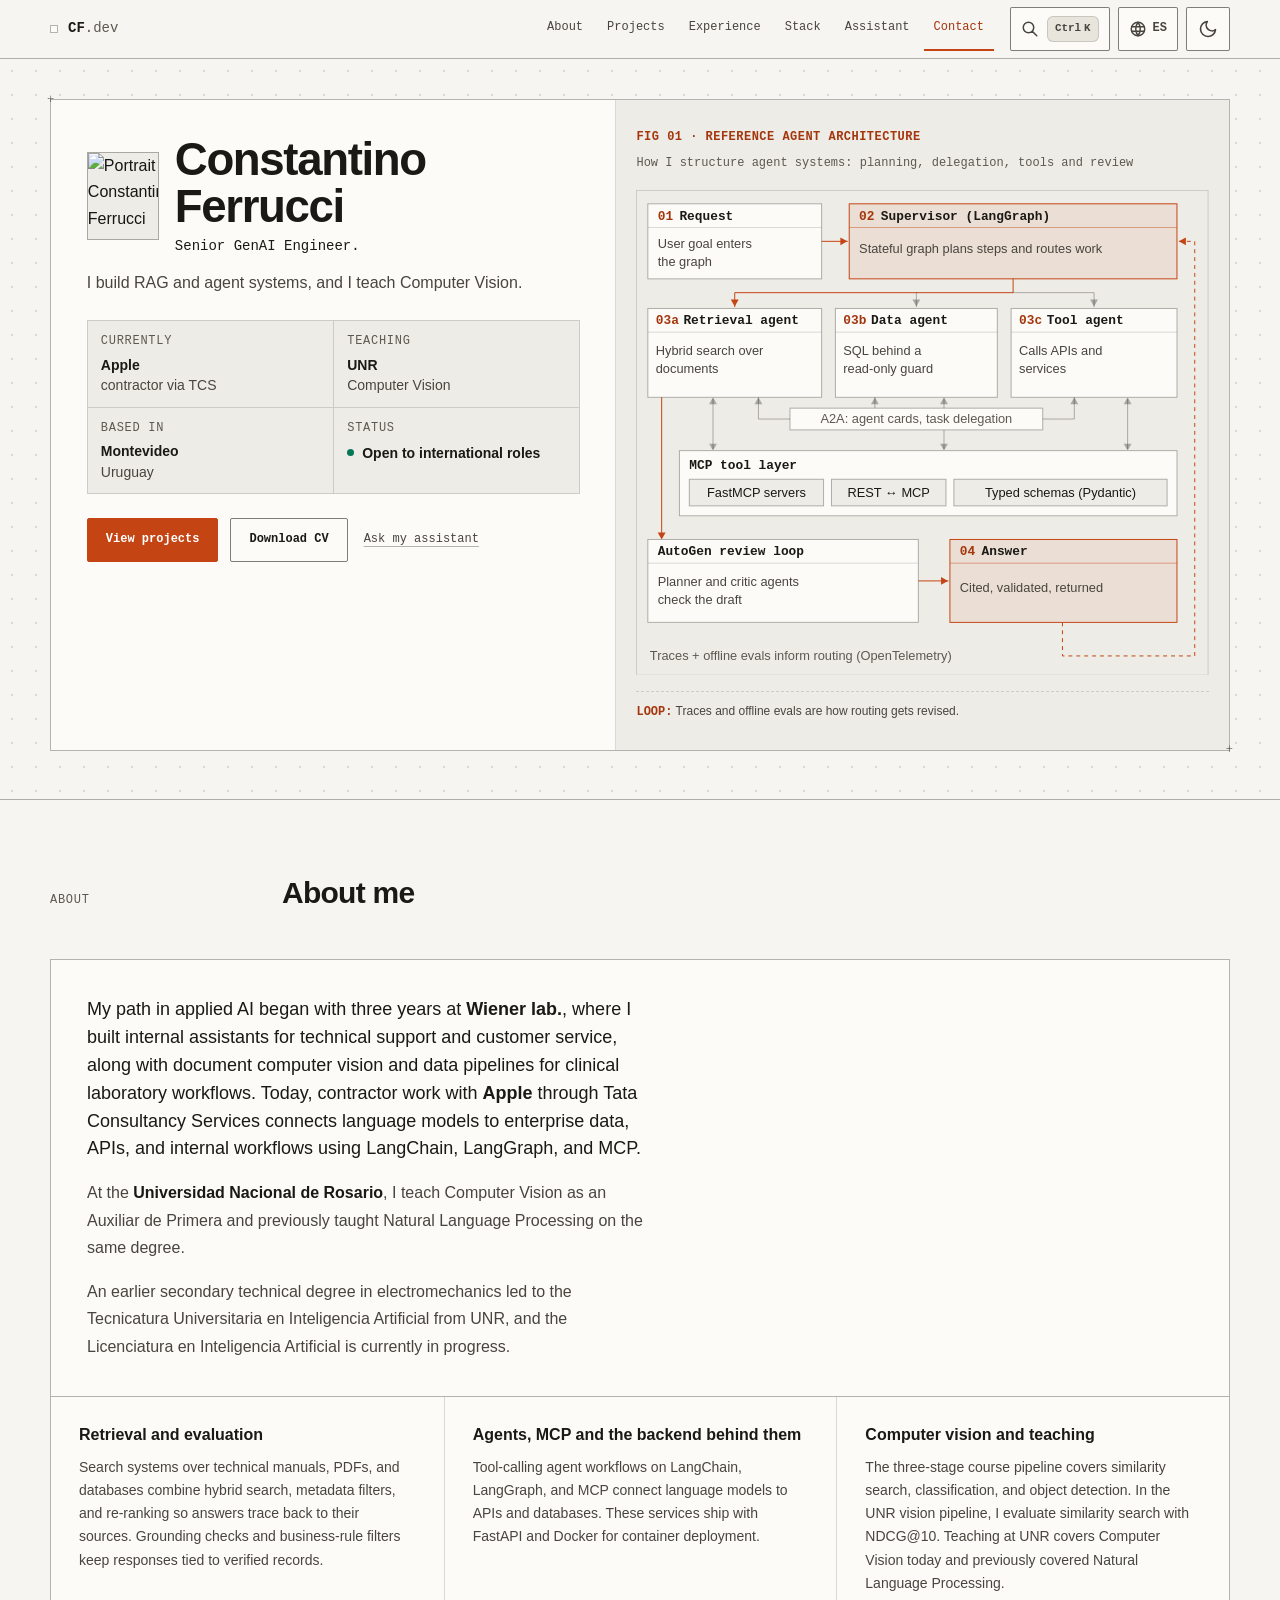
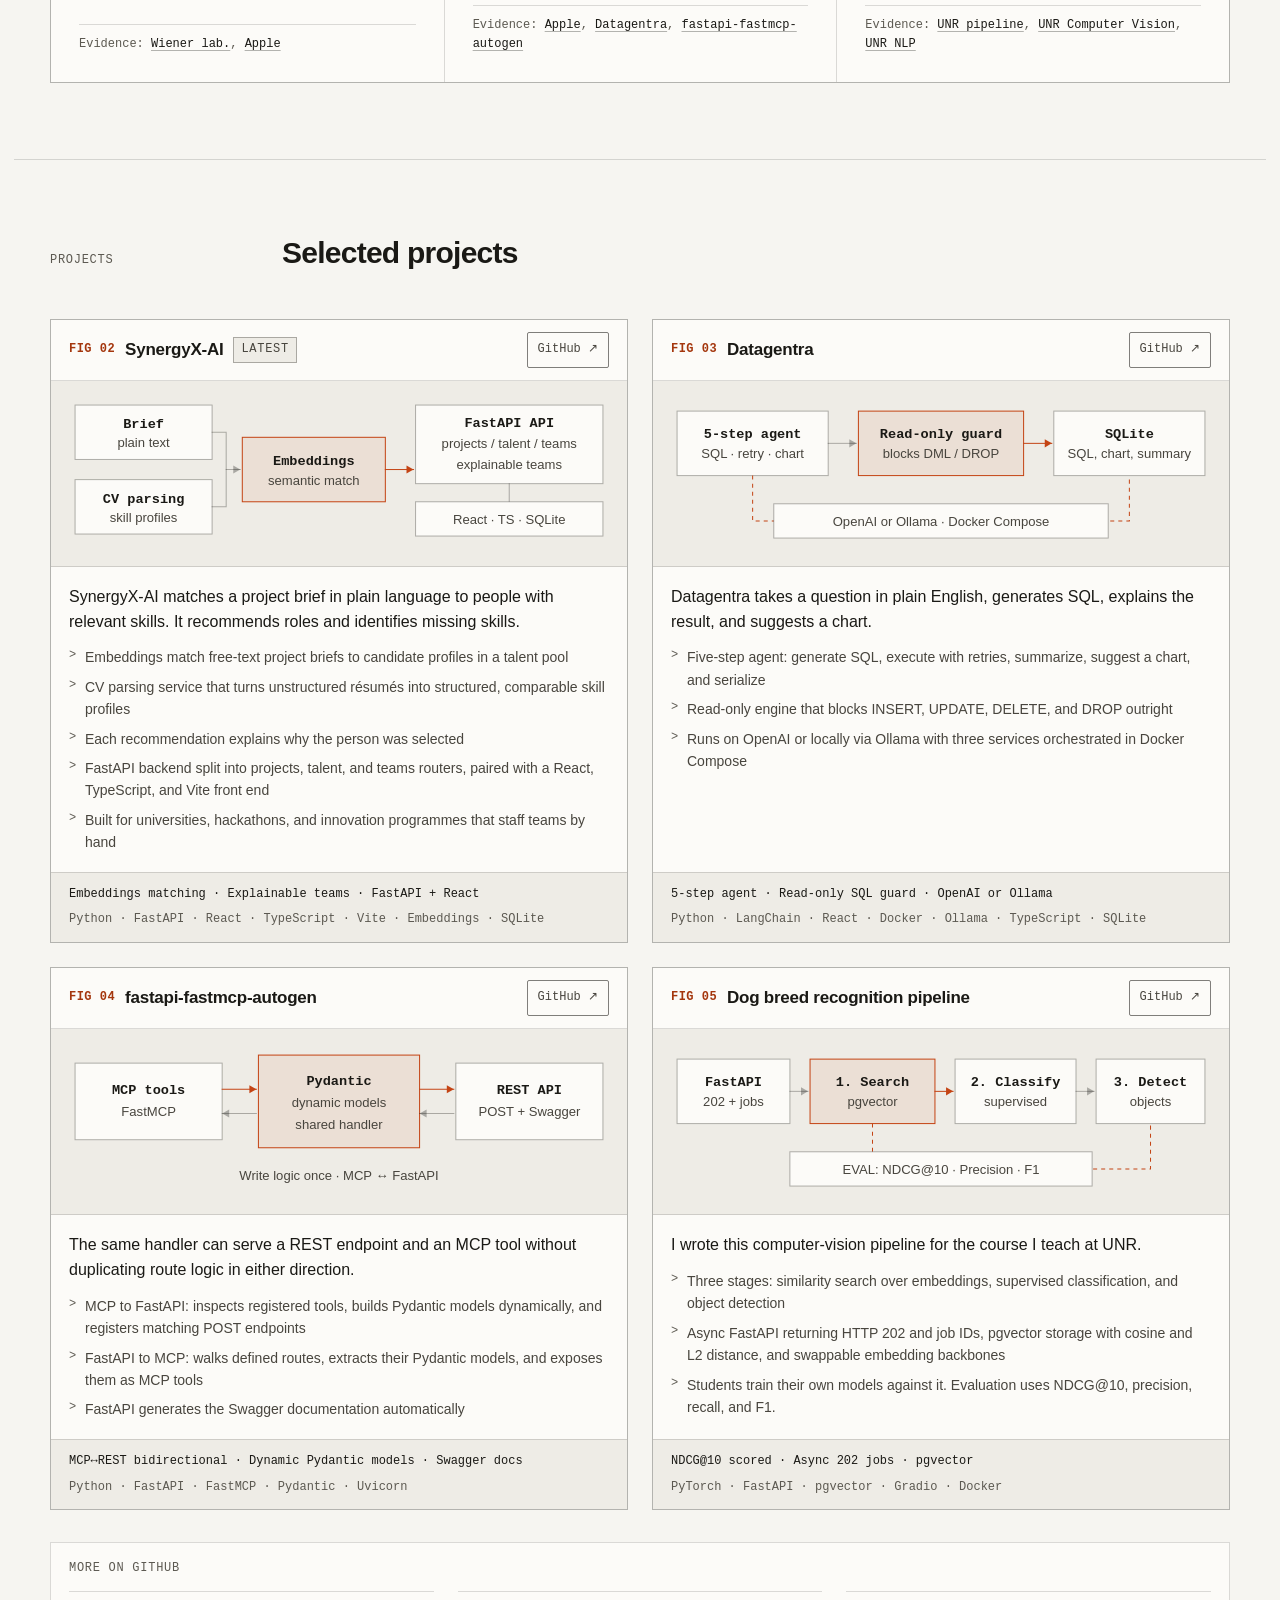
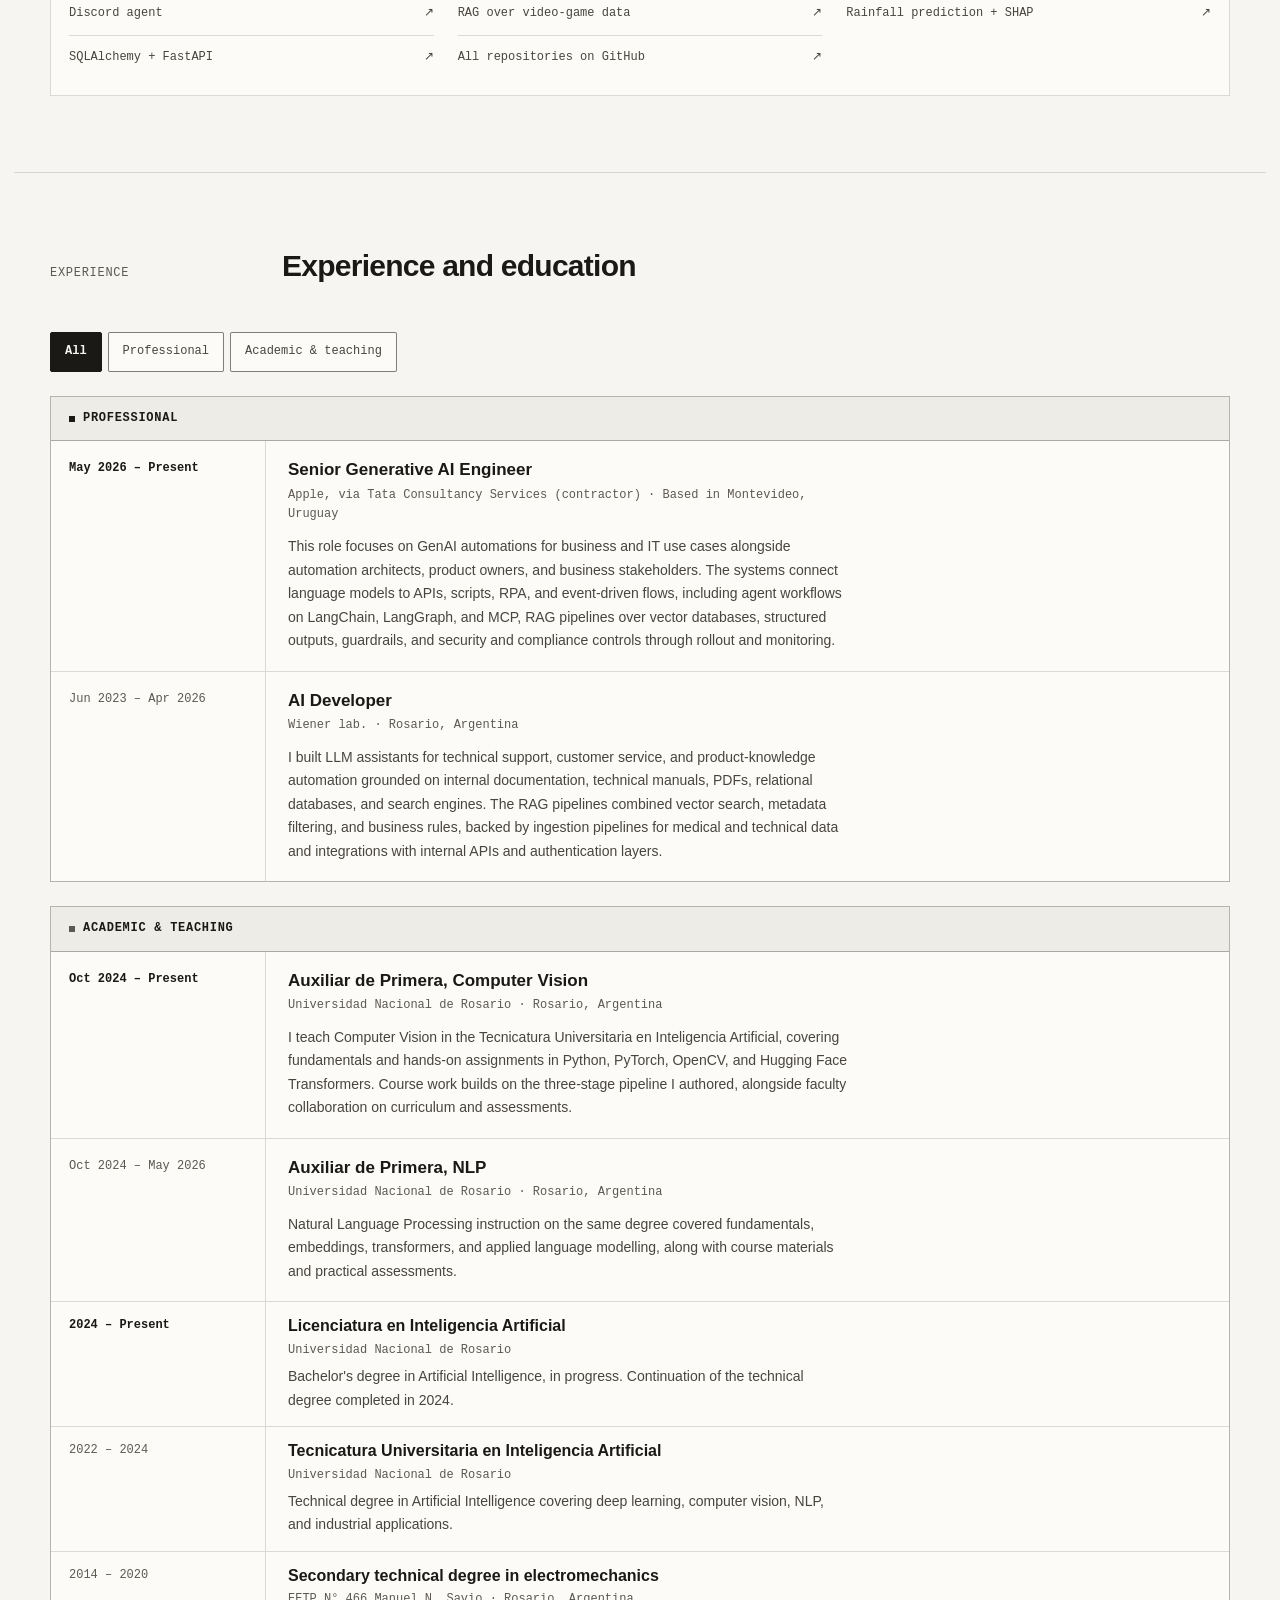
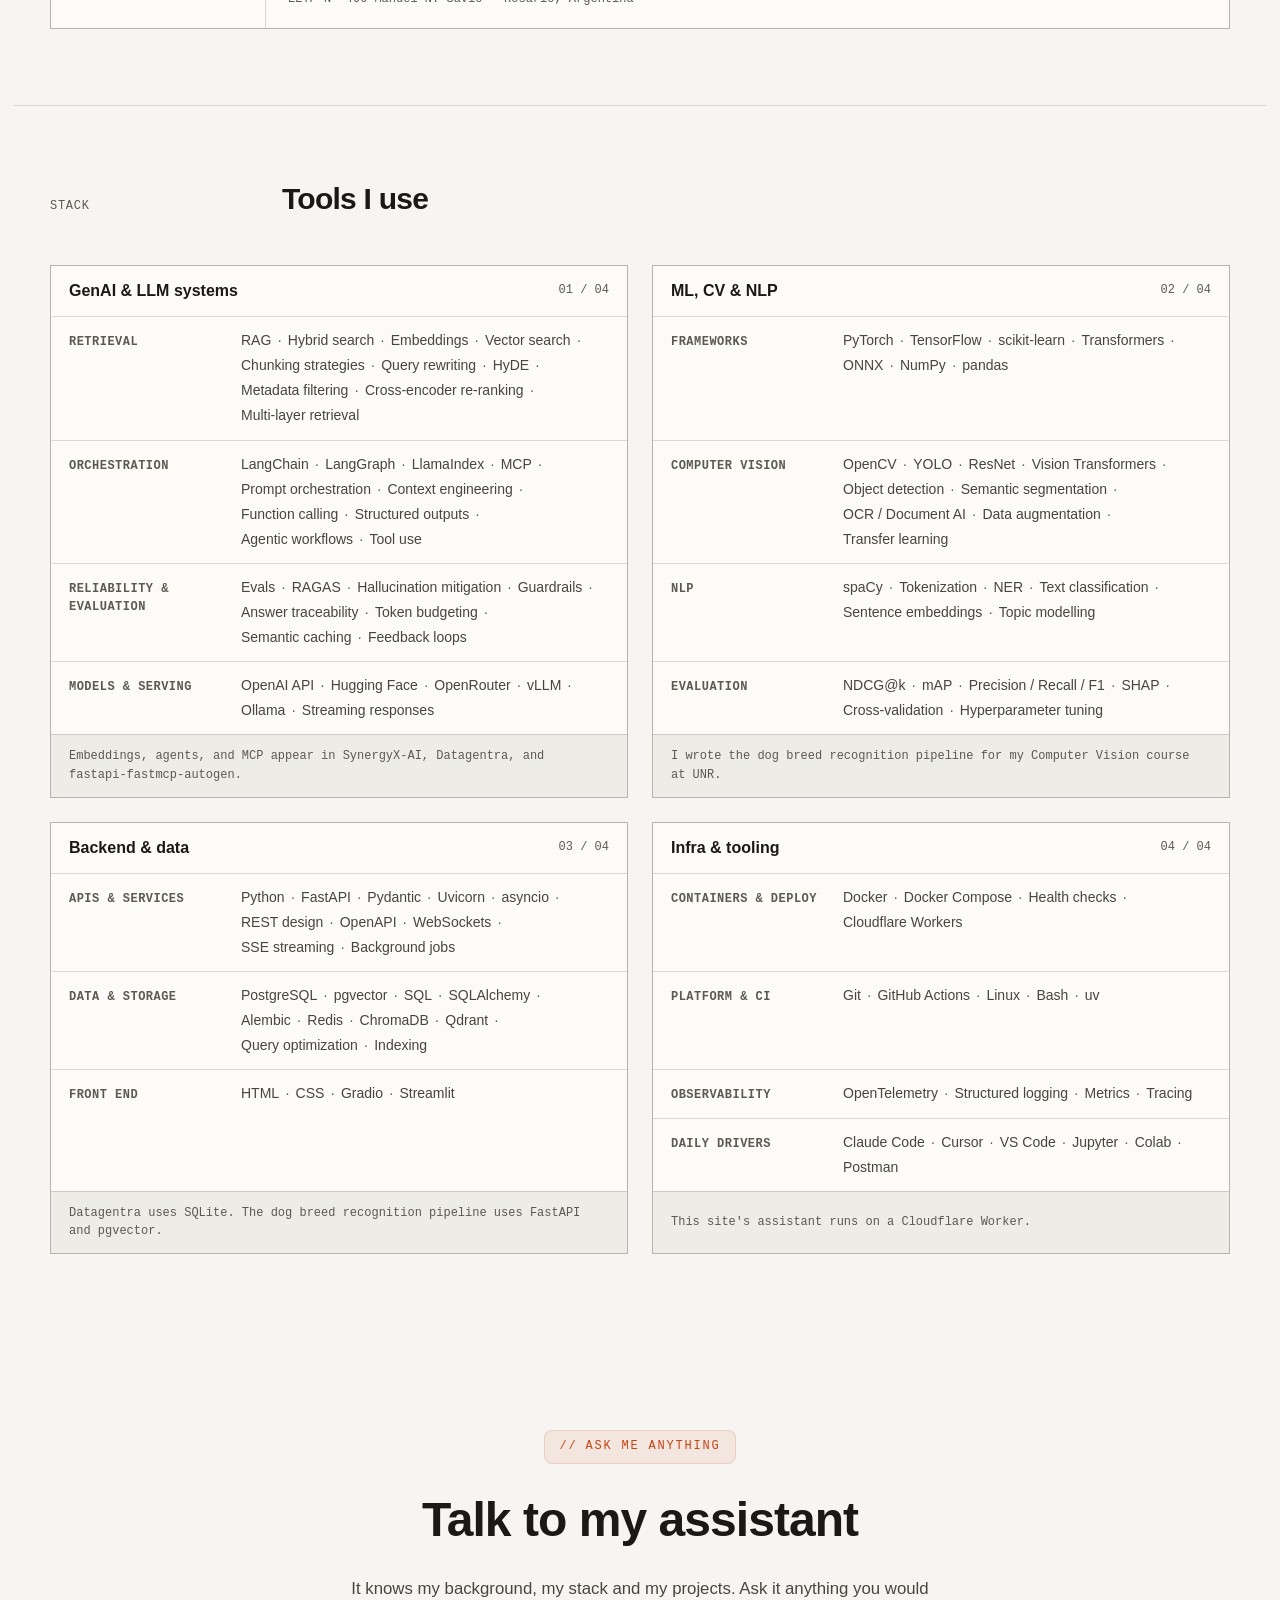
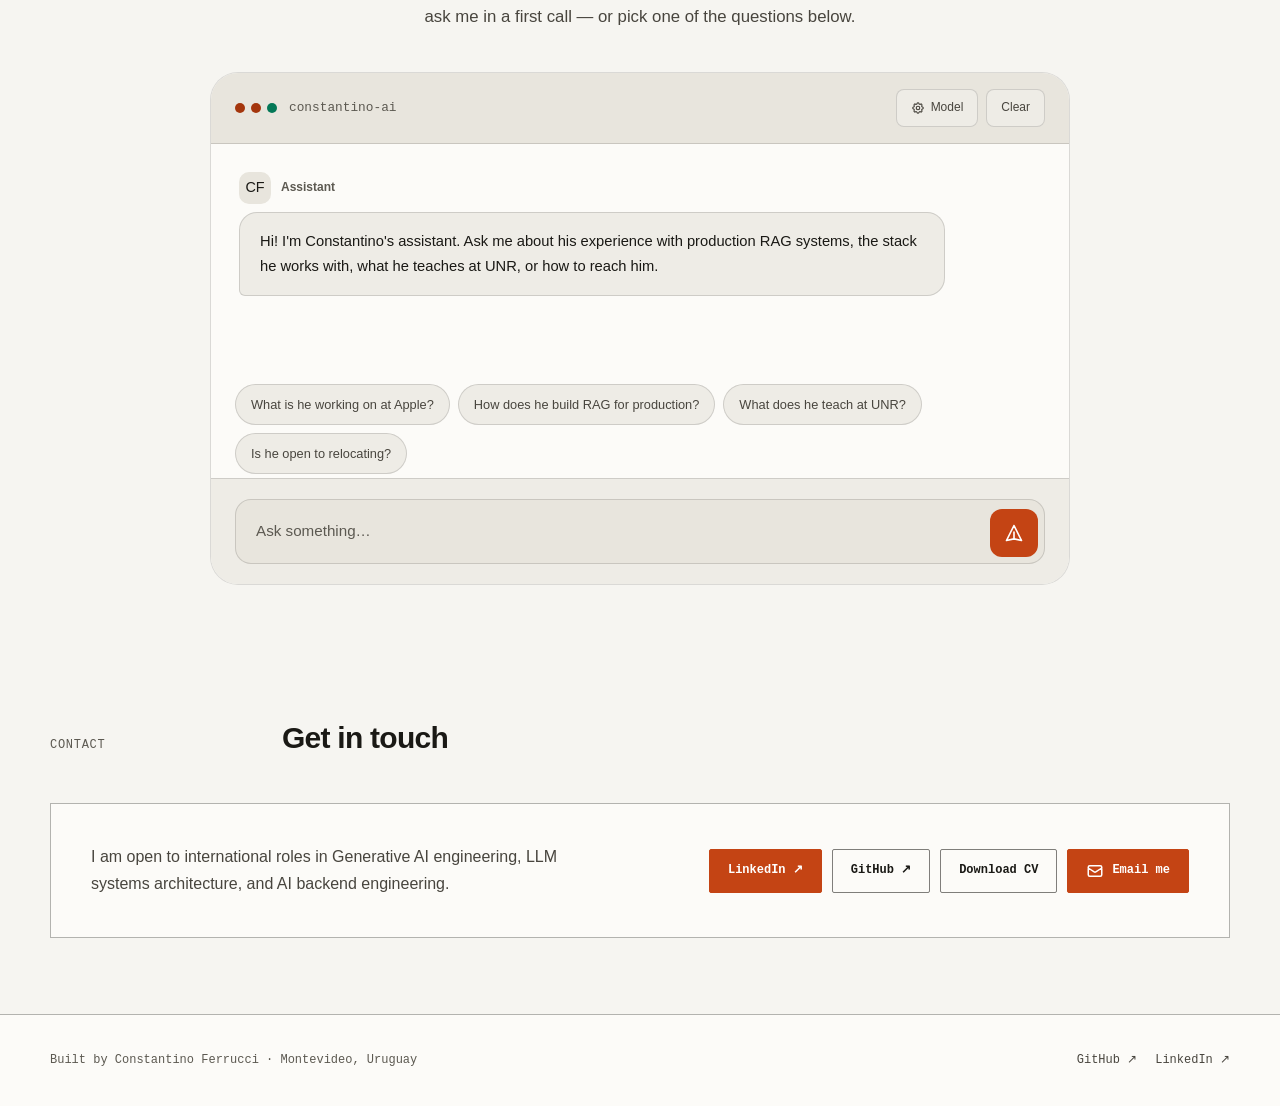
==== commit cc36e42e: "feat(ui): port blueprint projects, experience ledger, stack matrix and contact" ====
--- a/index.html
+++ b/index.html
@@ -452,6 +452,452 @@
         </div>
     </section>
 
+<section class="sheet wrap" id="projects">
+        <header class="sheet-head">
+            <span class="section-kicker" data-i18n="nav.projects">Projects</span>
+            <div class="sheet-title-block">
+                <h2 class="sheet-title" data-i18n="pr.title">Selected projects</h2>
+            </div>
+        </header>
+
+        <div class="projects-matrix grid-safe">
+            <!-- Project 1: SynergyX-AI -->
+            <article class="project-plate" id="project-synergyx">
+                <div class="plate-head">
+                    <div class="plate-head-left">
+                        <span class="fig-label" data-i18n="project.fig_02">FIG 02</span>
+                        <h3 class="plate-title" data-i18n="project.synergyx_ai">SynergyX-AI</h3>
+                        <span class="plate-flag" data-i18n="pr.new">Latest</span>
+                    </div>
+                    <a href="https://github.com/TinoFerrucci/SynergyX-AI" target="_blank" rel="noopener noreferrer" class="plate-repo" aria-label="View SynergyX-AI on GitHub" data-i18n-attr="aria-label:project.view_synergyx_ai_on_github" data-i18n="project.github">GitHub &#8599;</a>
+                </div>
+                <div class="plate-schematic">
+                    <svg class="proj-svg" viewBox="0 0 540 156" preserveAspectRatio="xMidYMid meet" role="img" aria-labelledby="fig02Title fig02Desc">
+                        <title id="fig02Title" data-i18n="project.fig_02_synergyx_ai_architecture">FIG 02: SynergyX-AI architecture</title>
+                        <desc id="fig02Desc" data-i18n="project.brief_and_cv_parsing_feed_semantic_embeddings">Brief and CV parsing feed semantic embeddings matching, routed via FastAPI projects, talent and teams routers to explainable teams and SQLite.</desc>
+                        <rect class="svg-box" x="8" y="10" width="136" height="54"/>
+                        <text class="svg-label" x="76" y="33" text-anchor="middle" data-i18n="project.brief">Brief</text>
+                        <text class="svg-sub" x="76" y="52" text-anchor="middle" data-i18n="project.plain_text">plain text</text>
+
+                        <rect class="svg-box" x="8" y="84" width="136" height="54"/>
+                        <text class="svg-label" x="76" y="107" text-anchor="middle" data-i18n="project.cv_parsing">CV parsing</text>
+                        <text class="svg-sub" x="76" y="126" text-anchor="middle" data-i18n="project.skill_profiles">skill profiles</text>
+
+                        <path class="svg-wire" d="M144 37 L158 37 L158 74 L172 74"/>
+                        <path class="svg-wire" d="M144 111 L158 111 L158 74"/>
+                        <polygon class="svg-arrow" points="172,74 165,70 165,78"/>
+
+                        <rect class="svg-box-accent" x="174" y="42" width="142" height="64"/>
+                        <text class="svg-label" x="245" y="69" text-anchor="middle" data-i18n="project.embeddings">Embeddings</text>
+                        <text class="svg-sub" x="245" y="89" text-anchor="middle" data-i18n="project.semantic_match">semantic match</text>
+
+                        <path class="svg-wire-accent" d="M316 74 L344 74"/>
+                        <polygon class="svg-arrow-accent" points="344,74 337,70 337,78"/>
+
+                        <rect class="svg-box" x="346" y="10" width="186" height="78"/>
+                        <text class="svg-label" x="439" y="32" text-anchor="middle" data-i18n="project.fastapi_api">FastAPI API</text>
+                        <text class="svg-sub" x="439" y="53" text-anchor="middle" data-i18n="project.projects_talent_teams">projects / talent / teams</text>
+                        <text class="svg-sub" x="439" y="73" text-anchor="middle" data-i18n="project.explainable_teams">explainable teams</text>
+
+                        <path class="svg-wire" d="M439 88 L439 106"/>
+                        <rect class="svg-box" x="346" y="106" width="186" height="34"/>
+                        <text class="svg-sub" x="439" y="128" text-anchor="middle" data-i18n="project.react_ts_sqlite">React &middot; TS &middot; SQLite</text>
+                    </svg>
+                    <p class="proj-flow-mobile" data-i18n-html="project.brief_cv_parsing_embeddings_fastapi_api_projects">Brief + CV parsing <span class="flow-arrow">&rarr;</span> Embeddings <span class="flow-arrow">&rarr;</span> FastAPI API (projects / talent / teams) <span class="flow-arrow">&rarr;</span> React + SQLite</p>
+                </div>
+                <div class="plate-body">
+                    <p class="plate-lead" data-i18n="pr.p1lead">SynergyX-AI matches a project brief in plain language to people with relevant skills. It recommends roles and identifies missing skills.</p>
+                    <ul class="plate-points">
+                        <li data-i18n="pr.p1a">Embeddings match free-text project briefs to candidate profiles in a talent pool</li>
+                        <li data-i18n="pr.p1b">CV parsing service that turns unstructured r&eacute;sum&eacute;s into structured, comparable skill profiles</li>
+                        <li data-i18n="pr.p1c">Each recommendation explains why the person was selected</li>
+                        <li data-i18n="pr.p1d">FastAPI backend split into projects, talent, and teams routers, paired with a React, TypeScript, and Vite front end</li>
+                        <li data-i18n="pr.p1e">Built for universities, hackathons, and innovation programmes that staff teams by hand</li>
+                    </ul>
+                </div>
+                <div class="plate-foot">
+                    <span class="plate-traits" data-i18n="project.embeddings_matching_explainable_teams_fastapi_react">Embeddings matching &middot; Explainable teams &middot; FastAPI + React</span>
+                    <span class="plate-stack" data-i18n="project.python_fastapi_react_typescript_vite_embeddings_sqlite">Python &middot; FastAPI &middot; React &middot; TypeScript &middot; Vite &middot; Embeddings &middot; SQLite</span>
+                </div>
+            </article>
+
+            <!-- Project 2: Datagentra -->
+            <article class="project-plate" id="project-datagentra">
+                <div class="plate-head">
+                    <div class="plate-head-left">
+                        <span class="fig-label" data-i18n="project.fig_03">FIG 03</span>
+                        <h3 class="plate-title" data-i18n="project.datagentra">Datagentra</h3>
+                    </div>
+                    <a href="https://github.com/TinoFerrucci/Datagentra" target="_blank" rel="noopener noreferrer" class="plate-repo" aria-label="View Datagentra on GitHub" data-i18n-attr="aria-label:project.view_datagentra_on_github" data-i18n="project.github">GitHub &#8599;</a>
+                </div>
+                <div class="plate-schematic">
+                    <svg class="proj-svg" viewBox="0 0 540 156" preserveAspectRatio="xMidYMid meet" role="img" aria-labelledby="fig03Title fig03Desc">
+                        <title id="fig03Title" data-i18n="project.fig_03_datagentra_architecture">FIG 03: Datagentra architecture</title>
+                        <desc id="fig03Desc" data-i18n="project.5_step_agent_generates_sql_passes_through">5-step agent generates SQL, passes through a read-only SQL guard blocking INSERT, UPDATE, DELETE and DROP before querying SQLite, running on OpenAI or Ollama with Docker Compose.</desc>
+                        <rect class="svg-box" x="8" y="16" width="150" height="64"/>
+                        <text class="svg-label" x="83" y="43" text-anchor="middle" data-i18n="project.5_step_agent">5-step agent</text>
+                        <text class="svg-sub" x="83" y="63" text-anchor="middle" data-i18n="project.sql_retry_chart">SQL &middot; retry &middot; chart</text>
+
+                        <path class="svg-wire" d="M158 48 L186 48"/>
+                        <polygon class="svg-arrow" points="186,48 179,44 179,52"/>
+
+                        <rect class="svg-box-accent" x="188" y="16" width="164" height="64"/>
+                        <text class="svg-label" x="270" y="43" text-anchor="middle" data-i18n="project.read_only_guard">Read-only guard</text>
+                        <text class="svg-sub" x="270" y="63" text-anchor="middle" data-i18n="project.blocks_dml_drop">blocks DML / DROP</text>
+
+                        <path class="svg-wire-accent" d="M352 48 L380 48"/>
+                        <polygon class="svg-arrow-accent" points="380,48 373,44 373,52"/>
+
+                        <rect class="svg-box" x="382" y="16" width="150" height="64"/>
+                        <text class="svg-label" x="457" y="43" text-anchor="middle" data-i18n="project.sqlite">SQLite</text>
+                        <text class="svg-sub" x="457" y="63" text-anchor="middle" data-i18n="project.sql_chart_summary">SQL, chart, summary</text>
+
+                        <path class="svg-wire-loop" d="M83 80 L83 125 L457 125 L457 80"/>
+                        <rect class="svg-box" x="104" y="108" width="332" height="34"/>
+                        <text class="svg-sub" x="270" y="130" text-anchor="middle" data-i18n="project.openai_or_ollama_docker_compose">OpenAI or Ollama &middot; Docker Compose</text>
+                    </svg>
+                    <p class="proj-flow-mobile" data-i18n-html="project.5_step_agent_read_only_sql_guard_">5-step agent <span class="flow-arrow">&rarr;</span> Read-only SQL guard <span class="flow-arrow">&rarr;</span> SQLite <span class="flow-arrow">&rarr;</span> SQL, chart, summary (OpenAI or Ollama)</p>
+                </div>
+                <div class="plate-body">
+                    <p class="plate-lead" data-i18n="pr.p3lead">Datagentra takes a question in plain English, generates SQL, explains the result, and suggests a chart.</p>
+                    <ul class="plate-points">
+                        <li data-i18n="pr.p3a">Five-step agent: generate SQL, execute with retries, summarize, suggest a chart, and serialize</li>
+                        <li data-i18n="pr.p3b">Read-only engine that blocks INSERT, UPDATE, DELETE, and DROP outright</li>
+                        <li data-i18n="pr.p3c">Runs on OpenAI or locally via Ollama with three services orchestrated in Docker Compose</li>
+                    </ul>
+                </div>
+                <div class="plate-foot">
+                    <span class="plate-traits" data-i18n="project.5_step_agent_read_only_sql_guard">5-step agent &middot; Read-only SQL guard &middot; OpenAI or Ollama</span>
+                    <span class="plate-stack" data-i18n="project.python_langchain_react_docker_ollama_typescript_sqlite">Python &middot; LangChain &middot; React &middot; Docker &middot; Ollama &middot; TypeScript &middot; SQLite</span>
+                </div>
+            </article>
+
+            <!-- Project 3: fastapi-fastmcp-autogen -->
+            <article class="project-plate" id="project-fastmcp">
+                <div class="plate-head">
+                    <div class="plate-head-left">
+                        <span class="fig-label" data-i18n="project.fig_04">FIG 04</span>
+                        <h3 class="plate-title" data-i18n="project.fastapi_fastmcp_autogen">fastapi-fastmcp-autogen</h3>
+                    </div>
+                    <a href="https://github.com/TinoFerrucci/fastapi-fastmcp-autogen" target="_blank" rel="noopener noreferrer" class="plate-repo" aria-label="View fastapi-fastmcp-autogen on GitHub" data-i18n-attr="aria-label:project.view_fastapi_fastmcp_autogen_on_github" data-i18n="project.github">GitHub &#8599;</a>
+                </div>
+                <div class="plate-schematic">
+                    <svg class="proj-svg" viewBox="0 0 540 156" preserveAspectRatio="xMidYMid meet" role="img" aria-labelledby="fig04Title fig04Desc">
+                        <title id="fig04Title" data-i18n="project.fig_04_fastapi_fastmcp_autogen_architecture">FIG 04: fastapi-fastmcp-autogen architecture</title>
+                        <desc id="fig04Desc" data-i18n="project.bidirectional_bridge_using_dynamic_pydantic_models_between">Bidirectional bridge using dynamic Pydantic models between FastMCP tools and FastAPI POST endpoints with Swagger docs.</desc>
+                        <rect class="svg-box" x="8" y="20" width="146" height="76"/>
+                        <text class="svg-label" x="81" y="51" text-anchor="middle" data-i18n="project.mcp_tools">MCP tools</text>
+                        <text class="svg-sub" x="81" y="72" text-anchor="middle" data-i18n="project.fastmcp">FastMCP</text>
+
+                        <path class="svg-wire-accent" d="M154 46 L188 46"/>
+                        <polygon class="svg-arrow-accent" points="188,46 181,42 181,50"/>
+                        <path class="svg-wire" d="M188 70 L154 70"/>
+                        <polygon class="svg-arrow" points="154,70 161,66 161,74"/>
+
+                        <rect class="svg-box-accent" x="190" y="12" width="160" height="92"/>
+                        <text class="svg-label" x="270" y="42" text-anchor="middle" data-i18n="project.pydantic">Pydantic</text>
+                        <text class="svg-sub" x="270" y="64" text-anchor="middle" data-i18n="project.dynamic_models">dynamic models</text>
+                        <text class="svg-sub" x="270" y="85" text-anchor="middle" data-i18n="project.shared_handler">shared handler</text>
+
+                        <path class="svg-wire-accent" d="M350 46 L384 46"/>
+                        <polygon class="svg-arrow-accent" points="384,46 377,42 377,50"/>
+                        <path class="svg-wire" d="M384 70 L350 70"/>
+                        <polygon class="svg-arrow" points="350,70 357,66 357,74"/>
+
+                        <rect class="svg-box" x="386" y="20" width="146" height="76"/>
+                        <text class="svg-label" x="459" y="51" text-anchor="middle" data-i18n="project.rest_api">REST API</text>
+                        <text class="svg-sub" x="459" y="72" text-anchor="middle" data-i18n="project.post_swagger">POST + Swagger</text>
+
+                        <text class="svg-sub" x="270" y="136" text-anchor="middle" data-i18n="project.write_logic_once_mcp_fastapi">Write logic once &middot; MCP &harr; FastAPI</text>
+                    </svg>
+                    <p class="proj-flow-mobile" data-i18n-html="project.mcp_tools_fastmcp_dynamic_pydantic_models_rest">MCP tools (FastMCP) <span class="flow-arrow">&harr;</span> Dynamic Pydantic models <span class="flow-arrow">&harr;</span> REST API (POST + Swagger)</p>
+                </div>
+                <div class="plate-body">
+                    <p class="plate-lead" data-i18n="pr.p2lead">The same handler can serve a REST endpoint and an MCP tool without duplicating route logic in either direction.</p>
+                    <ul class="plate-points">
+                        <li data-i18n="pr.p2a">MCP to FastAPI: inspects registered tools, builds Pydantic models dynamically, and registers matching POST endpoints</li>
+                        <li data-i18n="pr.p2b">FastAPI to MCP: walks defined routes, extracts their Pydantic models, and exposes them as MCP tools</li>
+                        <li data-i18n="pr.p2c">FastAPI generates the Swagger documentation automatically</li>
+                    </ul>
+                </div>
+                <div class="plate-foot">
+                    <span class="plate-traits" data-i18n="project.mcp_rest_bidirectional_dynamic_pydantic_models_swagger">MCP&#8596;REST bidirectional &middot; Dynamic Pydantic models &middot; Swagger docs</span>
+                    <span class="plate-stack" data-i18n="project.python_fastapi_fastmcp_pydantic_uvicorn">Python &middot; FastAPI &middot; FastMCP &middot; Pydantic &middot; Uvicorn</span>
+                </div>
+            </article>
+
+            <!-- Project 4: Dog breed recognition pipeline -->
+            <article class="project-plate" id="project-dog-pipeline">
+                <div class="plate-head">
+                    <div class="plate-head-left">
+                        <span class="fig-label" data-i18n="project.fig_05">FIG 05</span>
+                        <h3 class="plate-title" data-i18n="pr.p4title">Dog breed recognition pipeline</h3>
+                    </div>
+                    <a href="https://github.com/TinoFerrucci/tuia-dog-recognition-app" target="_blank" rel="noopener noreferrer" class="plate-repo" aria-label="View the dog recognition pipeline on GitHub" data-i18n-attr="aria-label:project.view_the_dog_recognition_pipeline_on_github" data-i18n="project.github">GitHub &#8599;</a>
+                </div>
+                <div class="plate-schematic">
+                    <svg class="proj-svg" viewBox="0 0 540 156" preserveAspectRatio="xMidYMid meet" role="img" aria-labelledby="fig05Title fig05Desc">
+                        <title id="fig05Title" data-i18n="project.fig_05_dog_breed_recognition_pipeline_architecture">FIG 05: Dog breed recognition pipeline architecture</title>
+                        <desc id="fig05Desc" data-i18n="project.async_fastapi_202_jobs_feed_three_stages">Async FastAPI 202 jobs feed three stages: similarity search over pgvector embeddings, supervised classification, and object detection, scored with NDCG@10, precision, recall and F1.</desc>
+                        <rect class="svg-box" x="8" y="16" width="112" height="64"/>
+                        <text class="svg-label" x="64" y="43" text-anchor="middle" data-i18n="project.fastapi">FastAPI</text>
+                        <text class="svg-sub" x="64" y="63" text-anchor="middle" data-i18n="project.202_jobs">202 + jobs</text>
+
+                        <path class="svg-wire" d="M120 48 L138 48"/>
+                        <polygon class="svg-arrow" points="138,48 131,44 131,52"/>
+
+                        <rect class="svg-box-accent" x="140" y="16" width="124" height="64"/>
+                        <text class="svg-label" x="202" y="43" text-anchor="middle" data-i18n="project.1_search">1. Search</text>
+                        <text class="svg-sub" x="202" y="63" text-anchor="middle" data-i18n="project.pgvector">pgvector</text>
+
+                        <path class="svg-wire-accent" d="M264 48 L282 48"/>
+                        <polygon class="svg-arrow-accent" points="282,48 275,44 275,52"/>
+
+                        <rect class="svg-box" x="284" y="16" width="120" height="64"/>
+                        <text class="svg-label" x="344" y="43" text-anchor="middle" data-i18n="project.2_classify">2. Classify</text>
+                        <text class="svg-sub" x="344" y="63" text-anchor="middle" data-i18n="project.supervised">supervised</text>
+
+                        <path class="svg-wire" d="M404 48 L422 48"/>
+                        <polygon class="svg-arrow" points="422,48 415,44 415,52"/>
+
+                        <rect class="svg-box" x="424" y="16" width="108" height="64"/>
+                        <text class="svg-label" x="478" y="43" text-anchor="middle" data-i18n="project.3_detect">3. Detect</text>
+                        <text class="svg-sub" x="478" y="63" text-anchor="middle" data-i18n="project.objects">objects</text>
+
+                        <path class="svg-wire-loop" d="M202 80 L202 125 L478 125 L478 80"/>
+                        <rect class="svg-box" x="120" y="108" width="300" height="34"/>
+                        <text class="svg-sub" x="270" y="130" text-anchor="middle" data-i18n="project.eval_ndcg_10_precision_f1">EVAL: NDCG@10 &middot; Precision &middot; F1</text>
+                    </svg>
+                    <p class="proj-flow-mobile" data-i18n-html="project.fastapi_202_1_search_pgvector_2_classify">FastAPI 202 <span class="flow-arrow">&rarr;</span> 1. Search (pgvector) <span class="flow-arrow">&rarr;</span> 2. Classify <span class="flow-arrow">&rarr;</span> 3. Detect <span class="flow-arrow">&rarr;</span> Eval (NDCG@10, P/R/F1)</p>
+                </div>
+                <div class="plate-body">
+                    <p class="plate-lead" data-i18n="pr.p4lead">I wrote this computer-vision pipeline for the course I teach at UNR.</p>
+                    <ul class="plate-points">
+                        <li data-i18n="pr.p4a">Three stages: similarity search over embeddings, supervised classification, and object detection</li>
+                        <li data-i18n="pr.p4b">Async FastAPI returning HTTP 202 and job IDs, pgvector storage with cosine and L2 distance, and swappable embedding backbones</li>
+                        <li data-i18n="pr.p4c">Students train their own models against it. Evaluation uses NDCG@10, precision, recall, and F1.</li>
+                    </ul>
+                </div>
+                <div class="plate-foot">
+                    <span class="plate-traits" data-i18n="project.ndcg_10_scored_async_202_jobs_pgvector">NDCG@10 scored &middot; Async 202 jobs &middot; pgvector</span>
+                    <span class="plate-stack" data-i18n="project.pytorch_fastapi_pgvector_gradio_docker">PyTorch &middot; FastAPI &middot; pgvector &middot; Gradio &middot; Docker</span>
+                </div>
+            </article>
+        </div>
+
+        <div class="archive-strip">
+            <p class="archive-strip-head" data-i18n="pr.more">More on GitHub</p>
+            <ul class="archive-links">
+                <li><a href="https://github.com/TinoFerrucci/Discord-Agent" target="_blank" rel="noopener noreferrer"><span data-i18n="project.discord_agent">Discord agent</span><span aria-hidden="true" data-i18n="project.arrow">&#8599;</span></a></li>
+                <li><a href="https://github.com/TinoFerrucci/NLP_Final_Project" target="_blank" rel="noopener noreferrer"><span data-i18n="project.rag_over_video_game_data">RAG over video-game data</span><span aria-hidden="true" data-i18n="project.arrow">&#8599;</span></a></li>
+                <li><a href="https://github.com/Shannon-21/Aprendizaje_Automatico_1" target="_blank" rel="noopener noreferrer"><span data-i18n="project.rainfall_prediction_shap">Rainfall prediction + SHAP</span><span aria-hidden="true" data-i18n="project.arrow">&#8599;</span></a></li>
+                <li><a href="https://github.com/TinoFerrucci/sqlalchemy_with_fastapi" target="_blank" rel="noopener noreferrer"><span data-i18n="project.sqlalchemy_fastapi">SQLAlchemy + FastAPI</span><span aria-hidden="true" data-i18n="project.arrow">&#8599;</span></a></li>
+                <li><a href="https://github.com/TinoFerrucci" target="_blank" rel="noopener noreferrer"><span data-i18n="project.all_repositories_on_github">All repositories on GitHub</span><span aria-hidden="true" data-i18n="project.arrow">&#8599;</span></a></li>
+            </ul>
+        </div>
+    </section>
+
+<section class="sheet wrap" id="experience">
+        <header class="sheet-head">
+            <span class="section-kicker" data-i18n="nav.exp">Experience</span>
+            <div class="sheet-title-block">
+                <h2 class="sheet-title" data-i18n="tl.title">Experience and education</h2>
+            </div>
+        </header>
+
+        
+
+        <fieldset class="exp-controls"><legend class="visually-hidden" data-i18n="ledger.filter_experience_tracks">Filter experience tracks</legend><label class="filter-btn"><input type="radio" name="experience-track" value="all" checked><span data-i18n="ledger.all">All</span></label>
+<label class="filter-btn"><input type="radio" name="experience-track" value="pro"><span data-i18n="tl.pro">Professional</span></label>
+<label class="filter-btn"><input type="radio" name="experience-track" value="aca"><span data-i18n="tl.aca">Academic &amp; teaching</span></label></fieldset>
+        <div class="ledger-block" data-track="pro">
+            <h3 class="ledger-banner"><span class="ledger-banner-dot" aria-hidden="true"></span><span data-i18n="tl.pro">Professional</span></h3>
+
+            <article class="exp-row is-current" id="exp-apple">
+                <div class="exp-date" data-i18n="tl.d1">May 2026 &ndash; Present</div>
+                <div class="exp-detail">
+                    <h4 class="exp-role" data-i18n="tl.t1">Senior Generative AI Engineer</h4>
+                    <p class="exp-org" data-i18n="ledger.apple_via_tata_consultancy_services_contractor_based">Apple, via Tata Consultancy Services (contractor) &middot; Based in Montevideo, Uruguay</p>
+                    <p class="exp-desc" data-i18n="tl.b1">This role focuses on GenAI automations for business and IT use cases alongside automation architects, product owners, and business stakeholders. The systems connect language models to APIs, scripts, RPA, and event-driven flows, including agent workflows on LangChain, LangGraph, and MCP, RAG pipelines over vector databases, structured outputs, guardrails, and security and compliance controls through rollout and monitoring.</p>
+                </div>
+            </article>
+
+            <article class="exp-row" id="exp-wiener">
+                <div class="exp-date" data-i18n="tl.d3">Jun 2023 &ndash; Apr 2026</div>
+                <div class="exp-detail">
+                    <h4 class="exp-role" data-i18n="tl.t3">AI Developer</h4>
+                    <p class="exp-org" data-i18n="ledger.wiener_lab_rosario_argentina">Wiener lab. &middot; Rosario, Argentina</p>
+                    <p class="exp-desc" data-i18n="tl.b3">I built LLM assistants for technical support, customer service, and product-knowledge automation grounded on internal documentation, technical manuals, PDFs, relational databases, and search engines. The RAG pipelines combined vector search, metadata filtering, and business rules, backed by ingestion pipelines for medical and technical data and integrations with internal APIs and authentication layers.</p>
+                </div>
+            </article>
+        </div>
+
+        <div class="ledger-block" data-track="aca">
+            <h3 class="ledger-banner"><span class="ledger-banner-dot is-muted" aria-hidden="true"></span><span data-i18n="tl.aca">Academic &amp; teaching</span></h3>
+
+            <article class="exp-row is-current" id="exp-unr-cv">
+                <div class="exp-date" data-i18n="tl.d2">Oct 2024 &ndash; Present</div>
+                <div class="exp-detail">
+                    <h4 class="exp-role" data-i18n="tl.t2">Auxiliar de Primera, Computer Vision</h4>
+                    <p class="exp-org" data-i18n="ledger.universidad_nacional_de_rosario_rosario_argentina">Universidad Nacional de Rosario &middot; Rosario, Argentina</p>
+                    <p class="exp-desc" data-i18n="tl.b2">I teach Computer Vision in the Tecnicatura Universitaria en Inteligencia Artificial, covering fundamentals and hands-on assignments in Python, PyTorch, OpenCV, and Hugging Face Transformers. Course work builds on the three-stage pipeline I authored, alongside faculty collaboration on curriculum and assessments.</p>
+                </div>
+            </article>
+
+            <article class="exp-row" id="exp-unr-nlp">
+                <div class="exp-date" data-i18n="tl.d5">Oct 2024 &ndash; May 2026</div>
+                <div class="exp-detail">
+                    <h4 class="exp-role" data-i18n="tl.t5">Auxiliar de Primera, NLP</h4>
+                    <p class="exp-org" data-i18n="ledger.universidad_nacional_de_rosario_rosario_argentina">Universidad Nacional de Rosario &middot; Rosario, Argentina</p>
+                    <p class="exp-desc" data-i18n="tl.b5">Natural Language Processing instruction on the same degree covered fundamentals, embeddings, transformers, and applied language modelling, along with course materials and practical assessments.</p>
+                </div>
+            </article>
+
+            <article class="exp-row is-edu is-current">
+                <div class="exp-date" data-i18n="tl.d7">2024 &ndash; Present</div>
+                <div class="exp-detail">
+                    <h4 class="exp-role" data-i18n="tl.t7">Licenciatura en Inteligencia Artificial</h4>
+                    <p class="exp-org" data-i18n="tl.c7">Universidad Nacional de Rosario</p>
+                    <p class="exp-desc" data-i18n="tl.b7">Bachelor's degree in Artificial Intelligence, in progress. Continuation of the technical degree completed in 2024.</p>
+                </div>
+            </article>
+
+            <article class="exp-row is-edu">
+                <div class="exp-date" data-i18n="tl.d4">2022 &ndash; 2024</div>
+                <div class="exp-detail">
+                    <h4 class="exp-role" data-i18n="tl.t4">Tecnicatura Universitaria en Inteligencia Artificial</h4>
+                    <p class="exp-org" data-i18n="tl.c7">Universidad Nacional de Rosario</p>
+                    <p class="exp-desc" data-i18n="tl.b4">Technical degree in Artificial Intelligence covering deep learning, computer vision, NLP, and industrial applications.</p>
+                </div>
+            </article>
+
+            <article class="exp-row is-edu">
+                <div class="exp-date" data-i18n="tl.d6">2014 &ndash; 2020</div>
+                <div class="exp-detail">
+                    <h4 class="exp-role" data-i18n="tl.t6">Secondary technical degree in electromechanics</h4>
+                    <p class="exp-org" data-i18n="ledger.eetp_n_466_manuel_n_savio_rosario">EETP N&deg; 466 Manuel N. Savio &middot; Rosario, Argentina</p>
+                </div>
+            </article>
+        </div>
+    </section>
+
+<section class="sheet wrap" id="skills">
+        <header class="sheet-head">
+            <span class="section-kicker" data-i18n="nav.skills">Stack</span>
+            <div class="sheet-title-block">
+                <h2 class="sheet-title" data-i18n="skills.title">Tools I use</h2>
+            </div>
+        </header>
+
+        <div class="skills-stack">
+            <!-- Row 1: GenAI + ML (both 4 rows, subgrid-aligned band by band) -->
+            <div class="skills-pair grid-safe">
+                <article class="skill-plate">
+                    <div class="skill-plate-head">
+                        <h3 class="skill-plate-title" data-i18n="skills.g1">GenAI &amp; LLM systems</h3>
+                        <span class="skill-plate-idx" data-i18n="stack.01_04">01 / 04</span>
+                    </div>
+                    <dl class="skill-dl">
+                        <div class="skill-row">
+                            <dt data-i18n="sk.retrieval">Retrieval</dt>
+                            <dd class="term-list"><span class="term" data-i18n="stack.rag">RAG</span><span class="term" data-i18n="stack.hybrid_search">Hybrid search</span><span class="term" data-i18n="project.embeddings">Embeddings</span><span class="term" data-i18n="stack.vector_search">Vector search</span><span class="term" data-i18n="stack.chunking_strategies">Chunking strategies</span><span class="term" data-i18n="stack.query_rewriting">Query rewriting</span><span class="term" data-i18n="stack.hyde">HyDE</span><span class="term" data-i18n="stack.metadata_filtering">Metadata filtering</span><span class="term" data-i18n="stack.cross_encoder_re_ranking">Cross-encoder re-ranking</span><span class="term" data-i18n="stack.multi_layer_retrieval">Multi-layer retrieval</span></dd>
+                        </div>
+                        <div class="skill-row">
+                            <dt data-i18n="sk.orch">Orchestration</dt>
+                            <dd class="term-list"><span class="term" data-i18n="stack.langchain">LangChain</span><span class="term" data-i18n="stack.langgraph">LangGraph</span><span class="term" data-i18n="stack.llamaindex">LlamaIndex</span><span class="term" data-i18n="stack.mcp">MCP</span><span class="term" data-i18n="stack.prompt_orchestration">Prompt orchestration</span><span class="term" data-i18n="stack.context_engineering">Context engineering</span><span class="term" data-i18n="stack.function_calling">Function calling</span><span class="term" data-i18n="stack.structured_outputs">Structured outputs</span><span class="term" data-i18n="stack.agentic_workflows">Agentic workflows</span><span class="term" data-i18n="stack.tool_use">Tool use</span></dd>
+                        </div>
+                        <div class="skill-row">
+                            <dt data-i18n="sk.rel">Reliability &amp; evaluation</dt>
+                            <dd class="term-list"><span class="term" data-i18n="stack.evals">Evals</span><span class="term" data-i18n="stack.ragas">RAGAS</span><span class="term" data-i18n="stack.hallucination_mitigation">Hallucination mitigation</span><span class="term" data-i18n="stack.guardrails">Guardrails</span><span class="term" data-i18n="stack.answer_traceability">Answer traceability</span><span class="term" data-i18n="stack.token_budgeting">Token budgeting</span><span class="term" data-i18n="stack.semantic_caching">Semantic caching</span><span class="term" data-i18n="stack.feedback_loops">Feedback loops</span></dd>
+                        </div>
+                        <div class="skill-row">
+                            <dt data-i18n="sk.serving">Models &amp; serving</dt>
+                            <dd class="term-list"><span class="term" data-i18n="stack.openai_api">OpenAI API</span><span class="term" data-i18n="stack.hugging_face">Hugging Face</span><span class="term" data-i18n="stack.openrouter">OpenRouter</span><span class="term" data-i18n="stack.vllm">vLLM</span><span class="term" data-i18n="stack.ollama">Ollama</span><span class="term" data-i18n="stack.streaming_responses">Streaming responses</span></dd>
+                        </div>
+                    </dl>
+                    <p class="skill-receipt" data-i18n="skills.proof1">Embeddings, agents, and MCP appear in SynergyX-AI, Datagentra, and fastapi-fastmcp-autogen.</p>
+                </article>
+
+                <article class="skill-plate">
+                    <div class="skill-plate-head">
+                        <h3 class="skill-plate-title" data-i18n="skills.g2">ML, CV &amp; NLP</h3>
+                        <span class="skill-plate-idx" data-i18n="stack.02_04">02 / 04</span>
+                    </div>
+                    <dl class="skill-dl">
+                        <div class="skill-row">
+                            <dt data-i18n="sk.frameworks">Frameworks</dt>
+                            <dd class="term-list"><span class="term" data-i18n="stack.pytorch">PyTorch</span><span class="term" data-i18n="stack.tensorflow">TensorFlow</span><span class="term" data-i18n="stack.scikit_learn">scikit-learn</span><span class="term" data-i18n="stack.transformers">Transformers</span><span class="term" data-i18n="stack.onnx">ONNX</span><span class="term" data-i18n="stack.numpy">NumPy</span><span class="term" data-i18n="stack.pandas">pandas</span></dd>
+                        </div>
+                        <div class="skill-row">
+                            <dt data-i18n="sk.cv">Computer Vision</dt>
+                            <dd class="term-list"><span class="term" data-i18n="stack.opencv">OpenCV</span><span class="term" data-i18n="stack.yolo">YOLO</span><span class="term" data-i18n="stack.resnet">ResNet</span><span class="term" data-i18n="stack.vision_transformers">Vision Transformers</span><span class="term" data-i18n="stack.object_detection">Object detection</span><span class="term" data-i18n="stack.semantic_segmentation">Semantic segmentation</span><span class="term" data-i18n="stack.ocr_document_ai">OCR / Document AI</span><span class="term" data-i18n="stack.data_augmentation">Data augmentation</span><span class="term" data-i18n="stack.transfer_learning">Transfer learning</span></dd>
+                        </div>
+                        <div class="skill-row">
+                            <dt data-i18n="sk.nlp">NLP</dt>
+                            <dd class="term-list"><span class="term" data-i18n="stack.spacy">spaCy</span><span class="term" data-i18n="stack.tokenization">Tokenization</span><span class="term" data-i18n="stack.ner">NER</span><span class="term" data-i18n="stack.text_classification">Text classification</span><span class="term" data-i18n="stack.sentence_embeddings">Sentence embeddings</span><span class="term" data-i18n="stack.topic_modelling">Topic modelling</span></dd>
+                        </div>
+                        <div class="skill-row">
+                            <dt data-i18n="sk.eval">Evaluation</dt>
+                            <dd class="term-list"><span class="term" data-i18n="stack.ndcg_k">NDCG@k</span><span class="term" data-i18n="stack.map">mAP</span><span class="term" data-i18n="stack.precision_recall_f1">Precision / Recall / F1</span><span class="term" data-i18n="stack.shap">SHAP</span><span class="term" data-i18n="stack.cross_validation">Cross-validation</span><span class="term" data-i18n="stack.hyperparameter_tuning">Hyperparameter tuning</span></dd>
+                        </div>
+                    </dl>
+                    <p class="skill-receipt" data-i18n="skills.proof3">I wrote the dog breed recognition pipeline for my Computer Vision course at UNR.</p>
+                </article>
+            </div>
+
+            <!-- Row 2: Backend (3 rows) + Infra (4 rows), subgrid-aligned header, bands, and footer -->
+            <div class="skills-pair grid-safe">
+                <article class="skill-plate has-3-rows">
+                    <div class="skill-plate-head">
+                        <h3 class="skill-plate-title" data-i18n="skills.g3">Backend &amp; data</h3>
+                        <span class="skill-plate-idx" data-i18n="stack.03_04">03 / 04</span>
+                    </div>
+                    <dl class="skill-dl">
+                        <div class="skill-row">
+                            <dt data-i18n="sk.apis">APIs &amp; services</dt>
+                            <dd class="term-list"><span class="term" data-i18n="stack.python">Python</span><span class="term" data-i18n="project.fastapi">FastAPI</span><span class="term" data-i18n="project.pydantic">Pydantic</span><span class="term" data-i18n="stack.uvicorn">Uvicorn</span><span class="term" data-i18n="stack.asyncio">asyncio</span><span class="term" data-i18n="stack.rest_design">REST design</span><span class="term" data-i18n="stack.openapi">OpenAPI</span><span class="term" data-i18n="stack.websockets">WebSockets</span><span class="term" data-i18n="stack.sse_streaming">SSE streaming</span><span class="term" data-i18n="stack.background_jobs">Background jobs</span></dd>
+                        </div>
+                        <div class="skill-row">
+                            <dt data-i18n="sk.data">Data &amp; storage</dt>
+                            <dd class="term-list"><span class="term" data-i18n="stack.postgresql">PostgreSQL</span><span class="term" data-i18n="project.pgvector">pgvector</span><span class="term" data-i18n="stack.sql">SQL</span><span class="term" data-i18n="stack.sqlalchemy">SQLAlchemy</span><span class="term" data-i18n="stack.alembic">Alembic</span><span class="term" data-i18n="stack.redis">Redis</span><span class="term" data-i18n="stack.chromadb">ChromaDB</span><span class="term" data-i18n="stack.qdrant">Qdrant</span><span class="term" data-i18n="stack.query_optimization">Query optimization</span><span class="term" data-i18n="stack.indexing">Indexing</span></dd>
+                        </div>
+                        <div class="skill-row">
+                            <dt data-i18n="sk.front">Front end</dt>
+                            <dd class="term-list"><span class="term" data-i18n="stack.html">HTML</span><span class="term" data-i18n="stack.css">CSS</span><span class="term" data-i18n="stack.gradio">Gradio</span><span class="term" data-i18n="stack.streamlit">Streamlit</span></dd>
+                        </div>
+                    </dl>
+                    <p class="skill-receipt" data-i18n="skills.proof2">Datagentra uses SQLite. The dog breed recognition pipeline uses FastAPI and pgvector.</p>
+                </article>
+
+                <article class="skill-plate">
+                    <div class="skill-plate-head">
+                        <h3 class="skill-plate-title" data-i18n="skills.g4">Infra &amp; tooling</h3>
+                        <span class="skill-plate-idx" data-i18n="stack.04_04">04 / 04</span>
+                    </div>
+                    <dl class="skill-dl">
+                        <div class="skill-row">
+                            <dt data-i18n="sk.deploy">Containers &amp; deploy</dt>
+                            <dd class="term-list"><span class="term" data-i18n="stack.docker">Docker</span><span class="term" data-i18n="stack.docker_compose">Docker Compose</span><span class="term" data-i18n="stack.health_checks">Health checks</span><span class="term" data-i18n="stack.cloudflare_workers">Cloudflare Workers</span></dd>
+                        </div>
+                        <div class="skill-row">
+                            <dt data-i18n="sk.ci">Platform &amp; CI</dt>
+                            <dd class="term-list"><span class="term" data-i18n="stack.git">Git</span><span class="term" data-i18n="stack.github_actions">GitHub Actions</span><span class="term" data-i18n="stack.linux">Linux</span><span class="term" data-i18n="stack.bash">Bash</span><span class="term" data-i18n="stack.uv">uv</span></dd>
+                        </div>
+                        <div class="skill-row">
+                            <dt data-i18n="sk.obs">Observability</dt>
+                            <dd class="term-list"><span class="term" data-i18n="stack.opentelemetry">OpenTelemetry</span><span class="term" data-i18n="stack.structured_logging">Structured logging</span><span class="term" data-i18n="stack.metrics">Metrics</span><span class="term" data-i18n="stack.tracing">Tracing</span></dd>
+                        </div>
+                        <div class="skill-row">
+                            <dt data-i18n="sk.dev">Daily drivers</dt>
+                            <dd class="term-list"><span class="term" data-i18n="stack.claude_code">Claude Code</span><span class="term" data-i18n="stack.cursor">Cursor</span><span class="term" data-i18n="stack.vs_code">VS Code</span><span class="term" data-i18n="stack.jupyter">Jupyter</span><span class="term" data-i18n="stack.colab">Colab</span><span class="term" data-i18n="stack.postman">Postman</span></dd>
+                        </div>
+                    </dl>
+                    <p class="skill-receipt" data-i18n="skills.proof4">This site's assistant runs on a Cloudflare Worker.</p>
+                </article>
+            </div>
+        </div>
+    </section>
+
 <section class="chat-section" id="chat">
     <div class="chat-wrapper">
         <div class="chat-header reveal">
@@ -529,335 +975,29 @@
     </div>
 </section>
 
-
-
-<section class="section" id="skills">
-    <div class="section-head centered reveal">
-        <div class="section-label">// <span data-i18n="skills.label">tech stack</span></div>
-        <h2 class="section-title" data-i18n="skills.title">The stack, with receipts</h2>
-        <p class="section-desc" data-i18n="skills.desc">Four areas, broken down the way I actually think about them &mdash; not one flat wall of logos. Each card ends with where you can see it running.</p>
-    </div>
-
-    <div class="skill-bento">
-        <div class="skill-group span-full primary reveal">
-            <div class="skill-group-head">
-                <span class="skill-group-icon">
-                    <svg fill="none" viewBox="0 0 24 24" stroke="currentColor" aria-hidden="true"><path stroke-linecap="round" stroke-linejoin="round" stroke-width="1.8" d="M9.663 17h4.673M12 3v1m6.364 1.636l-.707.707M21 12h-1M4 12H3m3.343-5.657l-.707-.707m2.828 9.9a5 5 0 117.072 0l-.548.547A3.374 3.374 0 0014 18.469V19a2 2 0 11-4 0v-.531c0-.895-.356-1.754-.988-2.386l-.548-.547z"/></svg>
-                </span>
-                <h3 class="skill-group-title" data-i18n="skills.g1">GenAI &amp; LLM systems</h3>
-            </div>
-            <div class="skill-rows">
-                <div class="skill-row">
-                    <span class="skill-row-label" data-i18n="sk.retrieval">Retrieval</span>
-                    <div class="skill-chips"><span class="skill-chip">RAG</span><span class="skill-chip">Hybrid search</span><span class="skill-chip">Embeddings</span><span class="skill-chip">Vector search</span><span class="skill-chip">Chunking strategies</span><span class="skill-chip">Query rewriting</span><span class="skill-chip">HyDE</span><span class="skill-chip">Metadata filtering</span><span class="skill-chip">Cross-encoder re-ranking</span><span class="skill-chip">Multi-layer retrieval</span></div>
-                </div>
-                <div class="skill-row">
-                    <span class="skill-row-label" data-i18n="sk.orch">Orchestration</span>
-                    <div class="skill-chips"><span class="skill-chip">LangChain</span><span class="skill-chip">LangGraph</span><span class="skill-chip">LlamaIndex</span><span class="skill-chip">MCP</span><span class="skill-chip">Prompt orchestration</span><span class="skill-chip">Context engineering</span><span class="skill-chip">Function calling</span><span class="skill-chip">Structured outputs</span><span class="skill-chip">Agentic workflows</span><span class="skill-chip">Tool use</span></div>
-                </div>
-                <div class="skill-row">
-                    <span class="skill-row-label" data-i18n="sk.rel">Reliability &amp; evaluation</span>
-                    <div class="skill-chips"><span class="skill-chip">Evals</span><span class="skill-chip">RAGAS</span><span class="skill-chip">Hallucination mitigation</span><span class="skill-chip">Guardrails</span><span class="skill-chip">Answer traceability</span><span class="skill-chip">Token budgeting</span><span class="skill-chip">Semantic caching</span><span class="skill-chip">Feedback loops</span></div>
-                </div>
-                <div class="skill-row">
-                    <span class="skill-row-label" data-i18n="sk.serving">Models &amp; serving</span>
-                    <div class="skill-chips"><span class="skill-chip">OpenAI API</span><span class="skill-chip">Hugging Face</span><span class="skill-chip">OpenRouter</span><span class="skill-chip">vLLM</span><span class="skill-chip">Ollama</span><span class="skill-chip">Streaming responses</span></div>
-                </div>
-            </div>
-            <p class="skill-proof" data-i18n="skills.proof1">Shipped in SynergyX-AI, Datagentra and fastapi-fastmcp-autogen.</p>
-        </div>
-
-        <div class="skill-group span-full reveal">
-            <div class="skill-group-head">
-                <span class="skill-group-icon">
-                    <svg fill="none" viewBox="0 0 24 24" stroke="currentColor" aria-hidden="true"><path stroke-linecap="round" stroke-linejoin="round" stroke-width="1.8" d="M15 12a3 3 0 11-6 0 3 3 0 016 0z"/><path stroke-linecap="round" stroke-linejoin="round" stroke-width="1.8" d="M2.458 12C3.732 7.943 7.523 5 12 5c4.478 0 8.268 2.943 9.542 7-1.274 4.057-5.064 7-9.542 7-4.477 0-8.268-2.943-9.542-7z"/></svg>
-                </span>
-                <h3 class="skill-group-title" data-i18n="skills.g2">ML, CV &amp; NLP</h3>
-            </div>
-            <div class="skill-rows">
-                <div class="skill-row">
-                    <span class="skill-row-label" data-i18n="sk.frameworks">Frameworks</span>
-                    <div class="skill-chips"><span class="skill-chip">PyTorch</span><span class="skill-chip">TensorFlow</span><span class="skill-chip">scikit-learn</span><span class="skill-chip">Transformers</span><span class="skill-chip">ONNX</span><span class="skill-chip">NumPy</span><span class="skill-chip">pandas</span></div>
-                </div>
-                <div class="skill-row">
-                    <span class="skill-row-label" data-i18n="sk.cv">Computer Vision</span>
-                    <div class="skill-chips"><span class="skill-chip">OpenCV</span><span class="skill-chip">YOLO</span><span class="skill-chip">ResNet</span><span class="skill-chip">Vision Transformers</span><span class="skill-chip">Object detection</span><span class="skill-chip">Semantic segmentation</span><span class="skill-chip">OCR / Document AI</span><span class="skill-chip">Data augmentation</span><span class="skill-chip">Transfer learning</span></div>
-                </div>
-                <div class="skill-row">
-                    <span class="skill-row-label" data-i18n="sk.nlp">NLP</span>
-                    <div class="skill-chips"><span class="skill-chip">spaCy</span><span class="skill-chip">Tokenization</span><span class="skill-chip">NER</span><span class="skill-chip">Text classification</span><span class="skill-chip">Sentence embeddings</span><span class="skill-chip">Topic modelling</span></div>
-                </div>
-                <div class="skill-row">
-                    <span class="skill-row-label" data-i18n="sk.eval">Evaluation</span>
-                    <div class="skill-chips"><span class="skill-chip">NDCG@k</span><span class="skill-chip">mAP</span><span class="skill-chip">Precision / Recall / F1</span><span class="skill-chip">SHAP</span><span class="skill-chip">Cross-validation</span><span class="skill-chip">Hyperparameter tuning</span></div>
-                </div>
-            </div>
-            <p class="skill-proof" data-i18n="skills.proof3">I teach this at UNR — the dog-recognition pipeline is mine.</p>
-        </div>
-
-        <div class="skill-group reveal">
-            <div class="skill-group-head">
-                <span class="skill-group-icon">
-                    <svg fill="none" viewBox="0 0 24 24" stroke="currentColor" aria-hidden="true"><path stroke-linecap="round" stroke-linejoin="round" stroke-width="1.8" d="M4 7v10c0 1.657 3.582 3 8 3s8-1.343 8-3V7M4 7c0 1.657 3.582 3 8 3s8-1.343 8-3M4 7c0-1.657 3.582-3 8-3s8 1.343 8 3m0 5c0 1.657-3.582 3-8 3s-8-1.343-8-3"/></svg>
-                </span>
-                <h3 class="skill-group-title" data-i18n="skills.g3">Backend &amp; data</h3>
-            </div>
-            <div class="skill-rows">
-                <div class="skill-row">
-                    <span class="skill-row-label" data-i18n="sk.apis">APIs &amp; services</span>
-                    <div class="skill-chips"><span class="skill-chip">Python</span><span class="skill-chip">FastAPI</span><span class="skill-chip">Pydantic</span><span class="skill-chip">Uvicorn</span><span class="skill-chip">asyncio</span><span class="skill-chip">REST design</span><span class="skill-chip">OpenAPI</span><span class="skill-chip">WebSockets</span><span class="skill-chip">SSE streaming</span><span class="skill-chip">Background jobs</span></div>
-                </div>
-                <div class="skill-row">
-                    <span class="skill-row-label" data-i18n="sk.data">Data &amp; storage</span>
-                    <div class="skill-chips"><span class="skill-chip">PostgreSQL</span><span class="skill-chip">pgvector</span><span class="skill-chip">SQL</span><span class="skill-chip">SQLAlchemy</span><span class="skill-chip">Alembic</span><span class="skill-chip">Redis</span><span class="skill-chip">ChromaDB</span><span class="skill-chip">Qdrant</span><span class="skill-chip">Query optimization</span><span class="skill-chip">Indexing</span></div>
-                </div>
-                <div class="skill-row">
-                    <span class="skill-row-label" data-i18n="sk.front">Front end</span>
-                    <div class="skill-chips"><span class="skill-chip">HTML</span><span class="skill-chip">CSS</span><span class="skill-chip">Gradio</span><span class="skill-chip">Streamlit</span></div>
-                </div>
-            </div>
-            <p class="skill-proof" data-i18n="skills.proof2">Every project on this page runs on this stack.</p>
-        </div>
-
-        <div class="skill-group reveal">
-            <div class="skill-group-head">
-                <span class="skill-group-icon">
-                    <svg fill="none" viewBox="0 0 24 24" stroke="currentColor" aria-hidden="true"><path stroke-linecap="round" stroke-linejoin="round" stroke-width="1.8" d="M8 9l3 3-3 3m5 0h3M4 20h16a1 1 0 001-1V5a1 1 0 00-1-1H4a1 1 0 00-1 1v14a1 1 0 001 1z"/></svg>
-                </span>
-                <h3 class="skill-group-title" data-i18n="skills.g4">Infra &amp; tooling</h3>
-            </div>
-            <div class="skill-rows">
-                <div class="skill-row">
-                    <span class="skill-row-label" data-i18n="sk.deploy">Containers &amp; deploy</span>
-                    <div class="skill-chips"><span class="skill-chip">Docker</span><span class="skill-chip">Docker Compose</span><span class="skill-chip">Health checks</span><span class="skill-chip">Cloudflare Workers</span></div>
-                </div>
-                <div class="skill-row">
-                    <span class="skill-row-label" data-i18n="sk.ci">Platform &amp; CI</span>
-                    <div class="skill-chips"><span class="skill-chip">Git</span><span class="skill-chip">GitHub Actions</span><span class="skill-chip">Linux</span><span class="skill-chip">Bash</span><span class="skill-chip">uv</span></div>
-                </div>
-                <div class="skill-row">
-                    <span class="skill-row-label" data-i18n="sk.obs">Observability</span>
-                    <div class="skill-chips"><span class="skill-chip">OpenTelemetry</span><span class="skill-chip">Structured logging</span><span class="skill-chip">Metrics</span><span class="skill-chip">Tracing</span></div>
-                </div>
-                <div class="skill-row">
-                    <span class="skill-row-label" data-i18n="sk.dev">Daily drivers</span>
-                    <div class="skill-chips"><span class="skill-chip">Claude Code</span><span class="skill-chip">Cursor</span><span class="skill-chip">VS Code</span><span class="skill-chip">Jupyter</span><span class="skill-chip">Colab</span><span class="skill-chip">Postman</span></div>
-                </div>
-            </div>
-            <p class="skill-proof" data-i18n="skills.proof4">This site's assistant runs on a Cloudflare Worker.</p>
-        </div>
-    </div>
-</section>
-
-<section class="section" id="experience">
-    <div class="section-head centered reveal">
-        <div class="section-label">// <span data-i18n="tl.label">track record</span></div>
-        <h2 class="section-title" data-i18n="tl.title">Where I've worked</h2>
-        <p class="section-desc" data-i18n="tl.desc">Two tracks running in parallel: building AI systems in industry, and teaching them at the Universidad Nacional de Rosario.</p>
-    </div>
-
-    <div class="timeline-split reveal reveal-delay-1">
-        <div class="tl-col tl-pro">
-            <div class="tl-col-head">
-                <svg fill="none" viewBox="0 0 24 24" stroke="currentColor" aria-hidden="true"><path stroke-linecap="round" stroke-linejoin="round" stroke-width="2" d="M21 13.255A23.931 23.931 0 0112 15c-3.183 0-6.22-.62-9-1.745M16 6V4a2 2 0 00-2-2h-4a2 2 0 00-2 2v2m4 6h.01M5 20h14a2 2 0 002-2V8a2 2 0 00-2-2H5a2 2 0 00-2 2v10a2 2 0 002 2z"/></svg>
-                <span data-i18n="tl.pro">Professional</span>
-            </div>
-            <article class="tl-item" id="exp-apple">
-                <div class="tl-date" data-i18n="tl.d1">May 2026 — Present</div>
-                <h3 class="tl-title" data-i18n="tl.t1">Senior Generative AI Engineer</h3>
-                <div class="tl-company" data-i18n="tl.c1">Apple (contractor) via Tata Consultancy Services · Montevideo, Uruguay</div>
-                <p class="tl-desc" data-i18n="tl.b1">Production-grade GenAI automations for business and IT use cases, built alongside automation architects, product owners and business stakeholders. End-to-end intelligent workflows combining LLMs with APIs, scripts, RPA and event-driven flows; agent-based workflows (task planning, tool use, decision-making) on LangChain, LangGraph and MCP; RAG pipelines over vector databases for enterprise knowledge grounding; prompt engineering, structured outputs and guardrails, plus security, compliance and responsible-AI controls through rollout and monitoring.</p>
-            </article>
-            <article class="tl-item" id="exp-wiener">
-                <div class="tl-date" data-i18n="tl.d3">Jun 2023 — Apr 2026</div>
-                <h3 class="tl-title" data-i18n="tl.t3">AI Developer</h3>
-                <div class="tl-company" data-i18n="tl.c3">Wiener lab. · Rosario, Argentina</div>
-                <p class="tl-desc" data-i18n="tl.b3">LLM-driven solutions for technical support, customer service and product-knowledge automation, grounded on internal documentation, technical manuals, PDFs, relational databases and search engines. RAG architectures combining vector search, metadata filtering and business rules to raise answer accuracy; data pipelines for ingesting and normalizing medical and technical data; integration with internal APIs, enterprise systems and authentication layers.</p>
-            </article>
-        </div>
-
-        <div class="tl-rail" aria-hidden="true"></div>
-
-        <div class="tl-col tl-aca">
-            <div class="tl-col-head">
-                <svg fill="none" viewBox="0 0 24 24" stroke="currentColor" aria-hidden="true"><path stroke-linecap="round" stroke-linejoin="round" stroke-width="2" d="M12 14l9-5-9-5-9 5 9 5z"/><path stroke-linecap="round" stroke-linejoin="round" stroke-width="2" d="M12 14l6.16-3.422A12.083 12.083 0 0118 15.417a11.955 11.955 0 01-6 2.583 11.955 11.955 0 01-6-2.583A12.083 12.083 0 015.84 10.578L12 14z"/></svg>
-                <span data-i18n="tl.aca">Academic &amp; teaching</span>
-            </div>
-            <article class="tl-item" id="exp-unr-cv">
-                <div class="tl-date" data-i18n="tl.d2">Oct 2024 — Present</div>
-                <h3 class="tl-title" data-i18n="tl.t2">Auxiliar de Primera — Computer Vision</h3>
-                <div class="tl-company" data-i18n="tl.c2">Universidad Nacional de Rosario · Rosario, Argentina</div>
-                <p class="tl-desc" data-i18n="tl.b2">Teaching Computer Vision in the Tecnicatura Universitaria en Inteligencia Artificial: fundamentals plus hands-on assignments in Python, PyTorch, OpenCV and Hugging Face Transformers. I authored the practical three-stage pipeline students build on, and work with faculty on curriculum and assessments.</p>
-            </article>
-            <article class="tl-item" id="exp-unr-nlp">
-                <div class="tl-date" data-i18n="tl.d5">Oct 2024 — May 2026</div>
-                <h3 class="tl-title" data-i18n="tl.t5">Auxiliar de Primera — NLP</h3>
-                <div class="tl-company" data-i18n="tl.c5">Universidad Nacional de Rosario · Rosario, Argentina</div>
-                <p class="tl-desc" data-i18n="tl.b5">Nineteen months teaching Natural Language Processing on the same degree: fundamentals, embeddings, transformers and applied language modelling, plus course material and practical assessments.</p>
-            </article>
-            <article class="tl-item">
-                <div class="tl-date" data-i18n="tl.d7">2024 — Present</div>
-                <h3 class="tl-title" data-i18n="tl.t7">Licenciatura en Inteligencia Artificial</h3>
-                <div class="tl-company" data-i18n="tl.c7">Universidad Nacional de Rosario</div>
-                <p class="tl-desc" data-i18n="tl.b7">Bachelor's degree in Artificial Intelligence, in progress — the continuation of the technical degree completed in 2024.</p>
-            </article>
-            <article class="tl-item">
-                <div class="tl-date" data-i18n="tl.d4">2022 — 2024</div>
-                <h3 class="tl-title" data-i18n="tl.t4">Tecnicatura Universitaria en Inteligencia Artificial</h3>
-                <div class="tl-company" data-i18n="tl.c4">Universidad Nacional de Rosario</div>
-                <p class="tl-desc" data-i18n="tl.b4">University degree in Artificial Intelligence: deep learning, computer vision, NLP and industrial applications.</p>
-            </article>
-            <article class="tl-item">
-                <div class="tl-date" data-i18n="tl.d6">2014 — 2020</div>
-                <h3 class="tl-title" data-i18n="tl.t6">Secondary technical degree in electromechanics</h3>
-                <div class="tl-company" data-i18n="tl.c6">EETP N° 466 Manuel N. Savio · Rosario, Argentina</div>
-                <p class="tl-desc" data-i18n="tl.b6">Secondary technical degree (EETP N° 466).</p>
-            </article>
-        </div>
-    </div>
-</section>
-
-<section class="section" id="projects">
-    <div class="reveal">
-        <div class="section-label">// <span data-i18n="pr.label">projects</span></div>
-        <h2 class="section-title" data-i18n="pr.title">Things I've shipped</h2>
-        <p class="section-desc" data-i18n="pr.desc">A selection of what I build when nobody assigns it to me.</p>
-    </div>
-    <div class="projects-grid">
-        <div class="project-card featured highlight reveal">
-            <div class="project-flag" data-i18n="pr.new">Latest</div>
-            <div class="project-icon purple">SX</div>
-            <div class="project-header">
-                <div class="project-title">SynergyX-AI</div>
-                <a href="https://github.com/TinoFerrucci/SynergyX-AI" target="_blank" rel="noopener noreferrer" class="project-link" aria-label="View SynergyX-AI on GitHub">
-                    <svg fill="none" viewBox="0 0 24 24" stroke="currentColor" aria-hidden="true"><path stroke-linecap="round" stroke-linejoin="round" stroke-width="2" d="M10 6H6a2 2 0 00-2 2v10a2 2 0 002 2h10a2 2 0 002-2v-4M14 4h6m0 0v6m0-6L10 14"/></svg>
-                </a>
-            </div>
-            <p class="project-lead" data-i18n="pr.p1lead">Describe a project in plain language and get a staffed, interdisciplinary team back — roles assigned, and the skill gaps you didn't know you had.</p>
-            <ul class="project-highlights">
-                <li data-i18n="pr.p1a">Semantic matching between free-text project briefs and a talent pool, using embeddings rather than keyword filters</li>
-                <li data-i18n="pr.p1b">CV parsing service that turns unstructured résumés into structured, comparable skill profiles</li>
-                <li data-i18n="pr.p1c">Explainable recommendations: every assignment comes with the reason it was made</li>
-                <li data-i18n="pr.p1d">FastAPI backend split into projects / talent / teams routers, React + TypeScript + Vite front end</li>
-                <li data-i18n="pr.p1e">Built for universities, hackathons and innovation programmes that staff teams by hand today</li>
-            </ul>
-            <div class="project-metrics">
-                <span>Embeddings matching</span><span>Explainable teams</span><span>FastAPI + React</span>
-            </div>
-            <div class="project-tags">
-                <span class="project-tag">Python</span><span class="project-tag">FastAPI</span><span class="project-tag">React</span><span class="project-tag">TypeScript</span><span class="project-tag">Vite</span><span class="project-tag">Embeddings</span><span class="project-tag">SQLite</span>
-            </div>
-        </div>
-
-        <div class="project-card featured reveal reveal-delay-1" id="project-datagentra">
-            <div class="project-icon green">DA</div>
-            <div class="project-header">
-                <div class="project-title">Datagentra</div>
-                <a href="https://github.com/TinoFerrucci/Datagentra" target="_blank" rel="noopener noreferrer" class="project-link" aria-label="View Datagentra on GitHub">
-                    <svg fill="none" viewBox="0 0 24 24" stroke="currentColor" aria-hidden="true"><path stroke-linecap="round" stroke-linejoin="round" stroke-width="2" d="M10 6H6a2 2 0 00-2 2v10a2 2 0 002 2h10a2 2 0 002-2v-4M14 4h6m0 0v6m0-6L10 14"/></svg>
-                </a>
-            </div>
-            <p class="project-lead" data-i18n="pr.p3lead">An autonomous data analyst: ask in plain English, get SQL, a chart and an explanation.</p>
-            <ul class="project-highlights">
-                <li data-i18n="pr.p3a">Five-step agent: generate SQL, execute with retries, summarize, suggest a chart, serialize</li>
-                <li data-i18n="pr.p3b">Read-only engine that blocks INSERT, UPDATE, DELETE and DROP outright</li>
-                <li data-i18n="pr.p3c">Runs on OpenAI or fully local via Ollama; three services orchestrated with Docker Compose</li>
-            </ul>
-            <div class="project-metrics">
-                <span>5-step agent</span><span>Read-only SQL guard</span><span>OpenAI or Ollama</span>
-            </div>
-            <div class="project-tags">
-                <span class="project-tag">Python</span><span class="project-tag">LangChain</span><span class="project-tag">React</span><span class="project-tag">Docker</span><span class="project-tag">Ollama</span><span class="project-tag">TypeScript</span><span class="project-tag">SQLite</span>
-            </div>
-        </div>
-
-        <div class="projects-row">
-        <div class="project-card reveal reveal-delay-1" id="project-fastmcp">
-            <div class="project-icon cyan">MCP</div>
-            <div class="project-header">
-                <div class="project-title">fastapi-fastmcp-autogen</div>
-                <a href="https://github.com/TinoFerrucci/fastapi-fastmcp-autogen" target="_blank" rel="noopener noreferrer" class="project-link" aria-label="View fastapi-fastmcp-autogen on GitHub">
-                    <svg fill="none" viewBox="0 0 24 24" stroke="currentColor" aria-hidden="true"><path stroke-linecap="round" stroke-linejoin="round" stroke-width="2" d="M10 6H6a2 2 0 00-2 2v10a2 2 0 002 2h10a2 2 0 002-2v-4M14 4h6m0 0v6m0-6L10 14"/></svg>
-                </a>
-            </div>
-            <p class="project-lead" data-i18n="pr.p2lead">Write your logic once, get both a REST API and a set of MCP tools. No duplicated handlers, in either direction.</p>
-            <ul class="project-highlights">
-                <li data-i18n="pr.p2a">MCP → FastAPI: inspects registered tools, builds Pydantic models dynamically and registers the matching POST endpoints</li>
-                <li data-i18n="pr.p2b">FastAPI → MCP: walks the defined routes, extracts their Pydantic models and exposes them as MCP tools</li>
-                <li data-i18n="pr.p2c">Swagger docs come along for free; near-zero configuration either way</li>
-            </ul>
-            <div class="project-metrics">
-                <span>MCP&#8596;REST bidirectional</span><span>Zero-config</span><span>Swagger free</span>
-            </div>
-            <div class="project-tags">
-                <span class="project-tag">Python</span><span class="project-tag">FastAPI</span><span class="project-tag">FastMCP</span><span class="project-tag">Pydantic</span><span class="project-tag">Uvicorn</span>
-            </div>
-        </div>
-
-        <div class="project-card reveal reveal-delay-2" id="project-dog-pipeline">
-            <div class="project-icon amber">CV</div>
-            <div class="project-header">
-                <div class="project-title" data-i18n="pr.p4title">Dog breed recognition pipeline</div>
-                <a href="https://github.com/TinoFerrucci/tuia-dog-recognition-app" target="_blank" rel="noopener noreferrer" class="project-link" aria-label="View the dog recognition pipeline on GitHub">
-                    <svg fill="none" viewBox="0 0 24 24" stroke="currentColor" aria-hidden="true"><path stroke-linecap="round" stroke-linejoin="round" stroke-width="2" d="M10 6H6a2 2 0 00-2 2v10a2 2 0 002 2h10a2 2 0 002-2v-4M14 4h6m0 0v6m0-6L10 14"/></svg>
-                </a>
-            </div>
-            <p class="project-lead" data-i18n="pr.p4lead">The full computer-vision pipeline I authored for the course I teach at UNR.</p>
-            <ul class="project-highlights">
-                <li data-i18n="pr.p4a">Three stages: similarity search over embeddings, supervised classification, then object detection</li>
-                <li data-i18n="pr.p4b">Async FastAPI returning 202 + job ids, pgvector storage with cosine/L2, swappable embedding backbones</li>
-                <li data-i18n="pr.p4c">Scored with NDCG@10, precision, recall and F1 — students train their own models against it</li>
-            </ul>
-            <div class="project-metrics">
-                <span>NDCG@10 scored</span><span>Async 202 jobs</span><span>pgvector</span>
-            </div>
-            <div class="project-tags">
-                <span class="project-tag">PyTorch</span><span class="project-tag">FastAPI</span><span class="project-tag">pgvector</span><span class="project-tag">Gradio</span><span class="project-tag">Docker</span>
-            </div>
-        </div>
-        </div>
-
-        <div class="project-card featured reveal reveal-delay-1">
-            <div class="project-icon pink">+</div>
-            <div class="project-header">
-                <div class="project-title" data-i18n="pr.more">More on GitHub</div>
-            </div>
-            <div class="project-tags" style="gap: 8px; line-height: 1.6;">
-                <a href="https://github.com/TinoFerrucci/Discord-Agent" target="_blank" rel="noopener noreferrer" class="project-tag">Discord agent</a>
-                <a href="https://github.com/TinoFerrucci/NLP_Final_Project" target="_blank" rel="noopener noreferrer" class="project-tag">RAG over video-game data</a>
-                <a href="https://github.com/Shannon-21/Aprendizaje_Automatico_1" target="_blank" rel="noopener noreferrer" class="project-tag">Rainfall prediction + SHAP</a>
-                <a href="https://github.com/Shannon-21/TP_Procesamiento_Imagenes" target="_blank" rel="noopener noreferrer" class="project-tag">Image processing</a>
-                <a href="https://github.com/Shannon-21/NLP_TP1" target="_blank" rel="noopener noreferrer" class="project-tag">News Telegram bot</a>
-                <a href="https://github.com/TinoFerrucci/sqlalchemy_with_fastapi" target="_blank" rel="noopener noreferrer" class="project-tag">SQLAlchemy + FastAPI</a>
-                <a href="https://github.com/Shannon-21/TUIA_BD_TP1" target="_blank" rel="noopener noreferrer" class="project-tag">Cinema database (SQL)</a>
-                <a href="https://github.com/Simon890/estadistica_tp1" target="_blank" rel="noopener noreferrer" class="project-tag">Statistical analysis (R)</a>
-                <a href="https://github.com/TinoFerrucci/PythonGames" target="_blank" rel="noopener noreferrer" class="project-tag">Python games</a>
-            </div>
-        </div>
-    </div>
-</section>
-
-<section class="contact" id="contact">
-    <div class="contact-card reveal">
-        <div class="section-label">// <span data-i18n="ct.label">contact</span></div>
-        <h2 class="contact-title" data-i18n="ct.title">Let's build something that ships</h2>
-        <p class="contact-desc" data-i18n="ct.desc">I'm open to international opportunities in Generative AI engineering, LLM systems architecture and AI backend engineering. The fastest way to reach me is email or LinkedIn.</p>
-        <div class="contact-actions">
-            <a href="mailto:constantinoferrucci@gmail.com" class="btn btn-primary">
+<section class="sheet wrap" id="contact">
+        <header class="sheet-head">
+            <span class="section-kicker" data-i18n="nav.contact">Contact</span>
+            <div class="sheet-title-block">
+                <h2 class="sheet-title" data-i18n="ct.title">Get in touch</h2>
+            </div>
+        </header>
+
+        <div class="contact-plate grid-safe">
+            <div class="contact-copy">
+                <p class="contact-desc" data-i18n="ct.desc">I am open to international roles in Generative AI engineering, LLM systems architecture, and AI backend engineering.</p>
+            </div>
+            <div class="contact-links">
+                <a href="https://www.linkedin.com/in/constantinoferrucci" target="_blank" rel="noopener noreferrer" class="btn btn-primary" data-i18n="contact.linkedin">LinkedIn &#8599;</a>
+                <a href="https://github.com/TinoFerrucci" target="_blank" rel="noopener noreferrer" class="btn btn-secondary" data-i18n="project.github">GitHub &#8599;</a>
+                <a href="assets/cv/Constantino_Ferrucci_CV.pdf" class="btn btn-secondary" download data-i18n="cmd.cv">Download CV</a>
+                <a href="mailto:constantinoferrucci@gmail.com" class="btn btn-primary">
                 <svg fill="none" viewBox="0 0 24 24" stroke="currentColor" aria-hidden="true"><path stroke-linecap="round" stroke-linejoin="round" stroke-width="2" d="M3 8l7.89 5.26a2 2 0 002.22 0L21 8M5 19h14a2 2 0 002-2V7a2 2 0 00-2-2H5a2 2 0 00-2 2v10a2 2 0 002 2z"/></svg>
                 <span data-i18n="ct.email">Email me</span>
             </a>
-            <a href="https://www.linkedin.com/in/constantinoferrucci" target="_blank" rel="noopener noreferrer" class="btn btn-ghost">
-                <svg fill="currentColor" viewBox="0 0 24 24" aria-hidden="true"><path d="M20.447 20.452h-3.554v-5.569c0-1.328-.027-3.037-1.852-3.037-1.853 0-2.136 1.445-2.136 2.939v5.667H9.351V9h3.414v1.561h.046c.477-.9 1.637-1.85 3.37-1.85 3.601 0 4.267 2.37 4.267 5.455v6.286zM5.337 7.433c-1.144 0-2.063-.926-2.063-2.065 0-1.138.92-2.063 2.063-2.063 1.14 0 2.064.925 2.064 2.063 0 1.139-.925 2.065-2.064 2.065zm1.782 13.019H3.555V9h3.564v11.452zM22.225 0H1.771C.792 0 0 .774 0 1.729v20.542C0 23.227.792 24 1.771 24h20.451C23.2 24 24 23.227 24 22.271V1.729C24 .774 23.2 0 22.222 0h.003z"/></svg>
-                LinkedIn
-            </a>
-            <a href="https://github.com/TinoFerrucci" target="_blank" rel="noopener noreferrer" class="btn btn-ghost">
-                <svg fill="currentColor" viewBox="0 0 24 24" aria-hidden="true"><path d="M12 0c-6.626 0-12 5.373-12 12 0 5.302 3.438 9.8 8.207 11.387.599.111.793-.261.793-.577v-2.234c-3.338.726-4.033-1.416-4.033-1.416-.546-1.387-1.333-1.756-1.333-1.756-1.089-.745.083-.729.083-.729 1.205.084 1.839 1.237 1.839 1.237 1.07 1.834 2.807 1.304 3.492.997.107-.775.418-1.305.762-1.604-2.665-.305-5.467-1.334-5.467-5.931 0-1.311.469-2.381 1.236-3.221-.124-.303-.535-1.524.117-3.176 0 0 1.008-.322 3.301 1.23.957-.266 1.983-.399 3.003-.404 1.02.005 2.047.138 3.006.404 2.291-1.552 3.297-1.23 3.297-1.23.653 1.653.242 2.874.118 3.176.77.84 1.235 1.911 1.235 3.221 0 4.609-2.807 5.624-5.479 5.921.43.372.823 1.102.823 2.222v3.293c0 .319.192.694.801.576 4.765-1.589 8.199-6.086 8.199-11.386 0-6.627-5.373-12-12-12z"/></svg>
-                GitHub
-            </a>
-        </div>
-    </div>
-</section>
+            </div>
+        </div>
+    </section>
 
 </main>
 
--- a/assets/css/styles.css
+++ b/assets/css/styles.css
@@ -471,206 +471,6 @@
 .chat-header .section-title,
 .centered .section-title { text-wrap: balance; }
 
-/* SKILLS */
-.skills-container {
-    display: grid;
-    grid-template-columns: repeat(auto-fit, minmax(160px, 1fr));
-    gap: 16px;
-}
-
-.skill-card {
-    background: var(--surface);
-    border: 1px solid var(--border);
-    border-radius: 16px;
-    padding: 24px 20px;
-    text-align: center;
-    transition: all 0.4s cubic-bezier(0.4,0,0.2,1);
-    position: relative;
-    overflow: hidden;
-}
-
-.skill-card::before {
-    content: '';
-    position: absolute;
-    top: 0;
-    left: 0;
-    right: 0;
-    height: 2px;
-    background: var(--accent);
-    opacity: 0;
-    transition: opacity 0.3s ease;
-}
-
-.skill-card:hover::before { opacity: 1; }
-
-.skill-card:hover {
-    border-color: var(--border-hover);
-    transform: translateY(-6px);
-    box-shadow: var(--shadow-lg);
-}
-
-.skill-name {
-    font-weight: 600;
-    font-size: 0.85rem;
-    margin-bottom: 4px;
-}
-
-.skill-level {
-    font-size: 0.7rem;
-    color: var(--text-muted);
-    font-family: var(--font-mono);
-}
-
-/* EXPERIENCE — two tracks either side of a central rail */
-.timeline-split {
-    display: grid;
-    grid-template-columns: minmax(0, 1fr) 2px minmax(0, 1fr);
-    column-gap: 40px;
-    align-items: start;
-}
-
-.tl-rail {
-    align-self: stretch;
-    min-height: 100%;
-    border-radius: 2px;
-    background: linear-gradient(to bottom, transparent, var(--border-hover) 12%, var(--border-hover) 88%, transparent);
-}
-
-.tl-col {
-    display: flex;
-    flex-direction: column;
-    gap: 22px;
-}
-
-.tl-pro { align-items: flex-end; text-align: right; }
-.tl-aca { align-items: flex-start; text-align: left; }
-
-.tl-col-head {
-    display: inline-flex;
-    align-items: center;
-    gap: 8px;
-    padding: 8px 16px;
-    margin-bottom: 6px;
-    border-radius: 100px;
-    background: rgba(var(--accent-rgb),0.08);
-    border: 1px solid rgba(var(--accent-rgb),0.20);
-    font-family: var(--font-mono);
-    font-size: 0.7rem;
-    font-weight: 600;
-    text-transform: uppercase;
-    letter-spacing: 0.12em;
-    color: var(--accent-light);
-}
-
-.tl-col-head svg { width: 15px; height: 15px; }
-
-.tl-item {
-    position: relative;
-    width: 100%;
-    max-width: 440px;
-    padding: 22px 24px;
-    background: var(--surface);
-    border: 1px solid var(--border);
-    border-radius: 18px;
-    transition: border-color var(--dur) var(--ease), background var(--dur) var(--ease), transform var(--dur) var(--ease);
-}
-
-.tl-item:hover {
-    border-color: var(--border-hover);
-    background: var(--surface-hover);
-    transform: translateY(-3px);
-}
-
-/* Node sits on the rail: 40px gap + 1px half-rail - 6px half-dot = 47px */
-.tl-item::before {
-    content: '';
-    position: absolute;
-    top: 26px;
-    width: 12px;
-    height: 12px;
-    border-radius: 50%;
-    background: var(--bg);
-    border: 2px solid var(--accent);
-    box-shadow: 0 0 0 4px rgba(var(--accent-rgb),0.12);
-}
-
-.tl-pro .tl-item::before { right: -47px; }
-.tl-aca .tl-item::before { left: -47px; }
-
-/* Little connector from the card to its node */
-.tl-item::after {
-    content: '';
-    position: absolute;
-    top: 31px;
-    width: 28px;
-    height: 2px;
-    background: linear-gradient(90deg, transparent, rgba(var(--accent-rgb),0.45));
-}
-
-.tl-pro .tl-item::after { right: -35px; }
-.tl-aca .tl-item::after {
-    left: -35px;
-    background: linear-gradient(270deg, transparent, rgba(var(--accent-rgb),0.45));
-}
-
-.tl-aca .tl-item::before { border-color: var(--text-muted); box-shadow: 0 0 0 4px var(--surface); }
-
-.tl-date {
-    font-family: var(--font-mono);
-    font-size: 0.72rem;
-    color: var(--accent);
-    margin-bottom: 8px;
-}
-
-.tl-aca .tl-date { color: var(--text-muted); }
-
-.tl-title {
-    font-family: 'Space Grotesk', sans-serif;
-    font-size: 1.02rem;
-    font-weight: 600;
-    line-height: 1.35;
-    margin-bottom: 5px;
-}
-
-.tl-company {
-    font-size: 0.85rem;
-    color: var(--text-secondary);
-    margin-bottom: 10px;
-}
-
-.tl-desc {
-    font-size: 0.82rem;
-    line-height: 1.65;
-    color: var(--text-muted);
-}
-
-/* Below the split breakpoint both tracks stack against one left rail */
-@media (max-width: 940px) {
-    .timeline-split {
-        grid-template-columns: 2px minmax(0, 1fr);
-        column-gap: 28px;
-        row-gap: 22px;
-    }
-
-    .tl-rail { grid-row: 1 / span 2; grid-column: 1; }
-    .tl-pro { grid-row: 1; grid-column: 2; }
-    .tl-aca { grid-row: 2; grid-column: 2; }
-
-    .tl-pro, .tl-aca { align-items: flex-start; text-align: left; }
-    .tl-item { max-width: none; }
-
-    .tl-pro .tl-item::before,
-    .tl-aca .tl-item::before { left: -35px; right: auto; }
-
-    .tl-pro .tl-item::after,
-    .tl-aca .tl-item::after {
-        left: -23px;
-        right: auto;
-        width: 16px;
-        background: linear-gradient(270deg, transparent, rgba(var(--accent-rgb),0.45));
-    }
-}
-
 /* CHAT SECTION */        /* CHAT SECTION */
 .chat-section {
     padding: 100px 20px 60px;
@@ -1228,199 +1028,6 @@
 .reveal-delay-2 { transition-delay: 0.2s; }
 .reveal-delay-3 { transition-delay: 0.3s; }
 
-/* PROJECTS */
-.projects-grid {
-    display: grid;
-    grid-template-columns: 1fr 1fr;
-    gap: 20px;
-}
-
-.project-card {
-    background: var(--surface);
-    border: 1px solid var(--border);
-    border-radius: 20px;
-    padding: 28px;
-    transition: all 0.4s cubic-bezier(0.4,0,0.2,1);
-    position: relative;
-    overflow: hidden;
-    display: flex;
-    flex-direction: column;
-}
-
-.project-card::before {
-    content: '';
-    position: absolute;
-    top: 0;
-    left: 0;
-    right: 0;
-    height: 3px;
-    background: var(--accent);
-    opacity: 0;
-    transition: opacity 0.3s ease;
-}
-
-.project-card:hover::before { opacity: 1; }
-
-.project-card:hover {
-    border-color: var(--border-hover);
-    transform: translateY(-4px);
-    box-shadow: var(--shadow-lg);
-}
-
-.project-card.featured {
-    grid-column: 1 / -1;
-}
-
-.project-card.featured .project-title {
-    font-size: 1.15rem;
-}
-
-.project-icon {
-    width: 40px;
-    height: 40px;
-    border-radius: 12px;
-    display: flex;
-    align-items: center;
-    justify-content: center;
-    font-size: 1.1rem;
-    margin-bottom: 16px;
-    flex-shrink: 0;
-}
-
-.project-icon { background: var(--surface-hover); color: var(--text); }
-
-.project-header {
-    display: flex;
-    align-items: flex-start;
-    justify-content: space-between;
-    margin-bottom: 14px;
-}
-
-.project-title {
-    font-size: 1.05rem;
-    font-weight: 600;
-    line-height: 1.4;
-}
-
-.project-link {
-    display: flex;
-    align-items: center;
-    justify-content: center;
-    width: 32px;
-    height: 32px;
-    border-radius: 8px;
-    background: var(--surface);
-    border: 1px solid var(--border);
-    color: var(--text-muted);
-    transition: all 0.2s ease;
-    flex-shrink: 0;
-    margin-left: 12px;
-}
-
-.project-link:hover {
-    border-color: var(--accent);
-    color: var(--accent-light);
-    background: rgba(var(--accent-rgb),0.08);
-}
-
-.project-link svg { width: 16px; height: 16px; }
-
-.project-desc {
-    font-size: 0.85rem;
-    color: var(--text-secondary);
-    line-height: 1.6;
-    margin-bottom: 16px;
-}
-
-.project-tags {
-    display: flex;
-    flex-wrap: wrap;
-    gap: 6px;
-    margin-top: auto;
-}
-
-.project-tag {
-    padding: 4px 10px;
-    background: var(--surface);
-    border: 1px solid var(--border);
-    border-radius: 6px;
-    font-size: 0.7rem;
-    font-weight: 500;
-    color: var(--text-secondary);
-    font-family: var(--font-mono);
-    transition: all 0.2s ease;
-}
-
-.project-tag:hover {
-    border-color: var(--accent);
-    color: var(--accent-light);
-    background: rgba(var(--accent-rgb),0.06);
-}
-
-/* PROJECT METRICS — same chip language as .project-tag, but an accent-tinted
-   readout instead of a neutral stack label. Plain facts only, no i18n. */
-.project-metrics {
-    display: flex;
-    flex-wrap: wrap;
-    gap: 6px;
-    margin: 0 0 16px;
-}
-
-.project-metrics span {
-    padding: 4px 10px;
-    background: rgba(var(--accent-rgb),0.08);
-    border: 1px solid rgba(var(--accent-rgb),0.25);
-    border-radius: 6px;
-    font-family: var(--font-mono);
-    font-size: 0.7rem;
-    font-weight: 600;
-    color: var(--accent-light);
-    white-space: nowrap;
-}
-
-.project-highlights {
-    list-style: none;
-    padding: 0;
-    margin: 0 0 16px;
-}
-
-.project-highlights li {
-    font-size: 0.82rem;
-    color: var(--text-secondary);
-    line-height: 1.6;
-    padding-left: 16px;
-    position: relative;
-    margin-bottom: 4px;
-}
-
-.project-highlights li::before {
-    content: '';
-    position: absolute;
-    left: 0;
-    top: 9px;
-    width: 5px;
-    height: 5px;
-    background: var(--accent);
-    border-radius: 50%;
-}
-
-.projects-row {
-    grid-column: 1 / -1;
-    display: grid;
-    grid-template-columns: 1fr 1fr;
-    gap: 20px;
-}
-
-@media (max-width: 768px) {
-    .projects-grid { grid-template-columns: 1fr; }
-    .projects-row { grid-template-columns: 1fr; }
-}
-
-@media (max-width: 640px) {
-    .projects-grid { grid-template-columns: 1fr; }
-    .projects-row { grid-template-columns: 1fr; }
-}
-
 /* FOOTER */
 .footer {
     position: relative;
@@ -1484,149 +1091,6 @@
 }
 
 .lang-toggle svg { width: 18px; height: 18px; }
-
-/* SKILL BENTO */
-.section-head.centered {
-    display: flex;
-    flex-direction: column;
-    align-items: center;
-    text-align: center;
-}
-
-.skill-bento {
-    display: grid;
-    grid-template-columns: repeat(2, minmax(0, 1fr));
-    gap: 20px;
-}
-
-/* Two headline cards run full width; Backend and Infra share the last row */
-.skill-group.span-full { grid-column: 1 / -1; }
-
-.skill-group {
-    display: flex;
-    flex-direction: column;
-    background: var(--surface);
-    border: 1px solid var(--border);
-    border-radius: 22px;
-    padding: 28px;
-    transition: border-color var(--dur) var(--ease), background var(--dur) var(--ease);
-}
-
-.skill-group:hover {
-    border-color: var(--border-hover);
-    background: var(--surface-hover);
-}
-
-.skill-group.primary {
-    border-color: rgba(var(--accent-rgb),0.28);
-    background: linear-gradient(180deg, rgba(var(--accent-rgb),0.06), transparent 70%), var(--surface);
-}
-
-.skill-group-head {
-    display: flex;
-    align-items: center;
-    gap: 12px;
-    margin-bottom: 22px;
-}
-
-.skill-group-icon {
-    display: flex;
-    align-items: center;
-    justify-content: center;
-    width: 38px;
-    height: 38px;
-    flex-shrink: 0;
-    border-radius: 11px;
-    background: rgba(var(--accent-rgb),0.10);
-    border: 1px solid rgba(var(--accent-rgb),0.20);
-    color: var(--accent-light);
-}
-
-.skill-group-icon svg { width: 20px; height: 20px; }
-
-.skill-group-title {
-    font-family: 'Space Grotesk', sans-serif;
-    font-size: 1.05rem;
-    font-weight: 600;
-    letter-spacing: -0.01em;
-    color: var(--text);
-}
-
-.skill-rows {
-    display: flex;
-    flex-direction: column;
-    gap: 18px;
-    margin-bottom: 22px;
-}
-
-/* Label rail on the left keeps long chip runs scannable */
-.skill-row {
-    display: grid;
-    grid-template-columns: 168px minmax(0, 1fr);
-    gap: 16px;
-    align-items: baseline;
-}
-
-.skill-row-label {
-    font-family: var(--font-mono);
-    font-size: 0.68rem;
-    font-weight: 600;
-    text-transform: uppercase;
-    letter-spacing: 0.11em;
-    color: var(--accent-light);
-    padding-top: 7px;
-}
-
-.skill-chips {
-    display: flex;
-    flex-wrap: wrap;
-    gap: 7px;
-}
-
-.skill-chip {
-    padding: 6px 12px;
-    background: var(--bg-secondary);
-    border: 1px solid var(--border);
-    border-radius: 8px;
-    font-size: 0.78rem;
-    font-weight: 500;
-    color: var(--text-secondary);
-    transition: color var(--dur) var(--ease), border-color var(--dur) var(--ease);
-}
-
-.skill-chip:hover {
-    color: var(--text);
-    border-color: rgba(var(--accent-rgb),0.4);
-}
-
-.skill-proof {
-    margin-top: auto;
-    padding-top: 16px;
-    border-top: 1px dashed var(--border);
-    font-size: 0.78rem;
-    line-height: 1.6;
-    color: var(--text-muted);
-    font-family: var(--font-mono);
-}
-
-/* The half-width cards have no room for a 168px label rail — this is a
-   container decision, so it can't wait on a viewport breakpoint. */
-.skill-group:not(.span-full) .skill-row {
-    grid-template-columns: 1fr;
-    gap: 8px;
-}
-
-.skill-group:not(.span-full) .skill-row-label { padding-top: 0; }
-
-@media (max-width: 1000px) {
-    .skill-row { grid-template-columns: 1fr; gap: 8px; }
-    .skill-row-label { padding-top: 0; }
-}
-
-@media (max-width: 720px) {
-    .skill-bento { grid-template-columns: 1fr; }
-    .skill-group { padding: 22px; }
-}
 
 /* CHAT: suggestions + advanced panel */        /* CHAT: suggestions + advanced panel */        /* CHAT: suggestions + advanced panel */
 .chat-suggestions {
@@ -1689,39 +1153,6 @@
     color: var(--accent-light);
 }
 
-/* PROJECT: lead paragraph + "latest" flag */
-.project-lead {
-    font-size: 0.92rem;
-    line-height: 1.7;
-    color: var(--text-secondary);
-    margin-bottom: 16px;
-}
-
-.project-card.highlight {
-    border-color: rgba(var(--accent-rgb),0.35);
-    background: linear-gradient(180deg, rgba(var(--accent-rgb),0.05), transparent 60%), var(--surface);
-}
-
-.project-card.highlight::before { opacity: 1; }
-
-.project-flag {
-    position: absolute;
-    top: 20px;
-    right: 20px;
-    padding: 5px 12px;
-    border-radius: 100px;
-    background: rgba(var(--accent-rgb),0.14);
-    border: 1px solid rgba(var(--accent-rgb),0.32);
-    color: var(--accent-light);
-    font-family: var(--font-mono);
-    font-size: 0.66rem;
-    font-weight: 600;
-    text-transform: uppercase;
-    letter-spacing: 0.1em;
-}
-
-.project-card.highlight .project-header { padding-right: 90px; }
-
 /* ===== COMMAND PALETTE ===== */
 .cmdk-trigger {
     display: inline-flex;
@@ -1905,62 +1336,6 @@
     .cmdk-trigger .cmdk-key { display: none; }
     .cmdk-foot { display: none; }
     .cmdk { padding-top: 8vh; }
-}
-
-/* CONTACT */
-.contact {
-    position: relative;
-    z-index: 1;
-    max-width: 1200px;
-    margin: 0 auto;
-    padding: 0 40px var(--space-6);
-}
-
-.contact-card {
-    display: flex;
-    flex-direction: column;
-    align-items: center;
-    background: var(--surface);
-    border: 1px solid var(--border);
-    border-radius: 28px;
-    padding: var(--space-5) var(--space-4);
-    text-align: center;
-    position: relative;
-    overflow: hidden;
-}
-
-.contact-card::before {
-    content: '';
-    position: absolute;
-    inset: 0;
-    background: radial-gradient(circle at 50% 0%, rgba(var(--accent-rgb),0.14), transparent 65%);
-    pointer-events: none;
-}
-
-.contact-card > * { position: relative; }
-
-.contact-title {
-    text-wrap: balance;
-    font-family: 'Space Grotesk', sans-serif;
-    font-size: clamp(1.75rem, 3.5vw, 2.5rem);
-    font-weight: 700;
-    letter-spacing: -0.02em;
-    margin-bottom: 12px;
-}
-
-.contact-desc {
-    font-size: 1rem;
-    color: var(--text-secondary);
-    line-height: 1.7;
-    max-width: 520px;
-    margin: 0 auto var(--space-3);
-}
-
-.contact-actions {
-    display: flex;
-    gap: 12px;
-    justify-content: center;
-    flex-wrap: wrap;
 }
 
 /* BACK TO TOP */
@@ -1994,7 +1369,6 @@
 @media (max-width: 900px) {
     .nav-hamburger { display: flex; }
     .section { padding: 80px 24px; }
-    .contact { padding: 0 24px 80px; }
     .chat-section { padding: 80px 16px; }
 
     /* Mobile menu: the class the hamburger toggles now actually has rules */
@@ -2047,8 +1421,6 @@
     .lang-toggle svg { display: none; }
     .chat-suggestions { padding: 0 16px 4px; }
     .advanced-panel { padding: 14px 16px; }
-    .project-flag { top: 16px; right: 16px; }
-    .project-card.highlight .project-header { padding-right: 76px; }
     .nav { padding: 12px 16px; }
     .nav.scrolled { padding: 10px 16px; }
     .chat-messages { max-height: 60vh; min-height: 200px; padding: 20px 16px; }
@@ -2057,7 +1429,6 @@
     .model-select-wrapper { flex: 1; min-width: 0; }
     .model-select { flex: 1; min-width: 0; }
     #providerSelect, #modelSelectEl { width: auto; }
-    .contact-card { padding: var(--space-4) 20px; }
     .footer-links { flex-direction: column; gap: 16px; align-items: center; }
     .to-top { right: 16px; bottom: 16px; }
 }
@@ -2084,7 +1455,7 @@
         padding-right: max(20px, env(safe-area-inset-right));
     }
 
-    .section, .contact {
+.section {
         padding-left: max(24px, env(safe-area-inset-left));
         padding-right: max(24px, env(safe-area-inset-right));
     }
@@ -2092,11 +1463,6 @@
     .footer { padding-bottom: max(60px, calc(env(safe-area-inset-bottom) + 40px)); }
 
     /* --- Touch targets: 44px minimum, 8px apart --- */
-    .project-link {
-        width: 44px;
-        height: 44px;
-        margin-left: 8px;
-    }
 
     a.project-tag {
         min-height: 40px;
@@ -2114,9 +1480,7 @@
     .footer-link { min-height: 44px; align-items: center; }
 
     /* --- Small type: 12.5px is fine on a monitor, not in a hand --- */
-.skill-chip, .tl-desc, .project-highlights li, .skill-proof { font-size: 0.85rem; }
-
-    .project-tag { font-size: 0.75rem; }
+
     .advanced-hint { font-size: 0.78rem; }
 
     /* Back-to-top must clear the home indicator */
@@ -2145,10 +1509,7 @@
     }
 
 
-    .contact-actions { flex-direction: column; align-items: stretch; }
-    .contact-actions .btn { justify-content: center; }
-
-    .tl-col-head { font-size: 0.66rem; }
+
 }
 
 /* ==================== STREAMING CURSOR ====================
@@ -2234,7 +1595,7 @@
 
     .cmdk-panel, .cmdk-backdrop { animation: none !important; }
 
-.btn:hover, .skill-card:hover, .project-card:hover, .send-btn:hover { transform: none !important; }
+.btn:hover, .send-btn:hover { transform: none !important; }
 
     /* The universal reset above cannot reach the view-transition pseudo tree. */
     ::view-transition-old(root),
@@ -2504,7 +1865,6 @@
 .to-top { border: 1px solid var(--line-control); border-radius: 2px; background: var(--bg-sheet); color: var(--ink); box-shadow: none; }
 .btn:hover { transform: none; box-shadow: none; }
 .btn-ghost { border: 1px solid var(--line-control); border-radius: 2px; }
-.skill-chip { border: 1px solid var(--line); border-radius: 2px; background: var(--bg-inset); }
 @media (max-width: 900px) {
     .nav-actions .nav-hamburger { display: inline-flex; }
     .nav .nav-links {
@@ -2974,3 +2334,531 @@
     .bp-draw { stroke-dashoffset: 0 !important; }
     .bp-node, .bp-loop-draw { opacity: 1 !important; }
 }
+
+.proj-svg {
+    width: 100%;
+    height: auto;
+    display: block;
+}
+.proj-svg .svg-label { font-size: 13.5px; }
+.proj-svg .svg-sub { font-size: 13px; }
+.proj-svg .svg-note { font-size: 13px; }
+
+/* Mono text flow shown below 640px so schematic labels never shrink under 12px */
+.proj-flow-mobile {
+    display: none;
+    font-family: var(--font-mono);
+    font-size: var(--text-xs);
+    line-height: 1.7;
+    color: var(--ink);
+    overflow-wrap: anywhere;
+}
+
+.proj-flow-mobile .flow-arrow {
+    color: var(--accent-ink);
+    padding-inline: 2px;
+}
+
+/* ==================== 3. PROJECTS ==================== */
+.projects-matrix {
+    display: grid;
+    grid-template-columns: repeat(2, minmax(0, 1fr));
+    gap: var(--s-3);
+}
+
+.project-plate {
+    min-width: 0;
+    background: var(--bg-sheet);
+    border: 1px solid var(--line-strong);
+    display: flex;
+    flex-direction: column;
+}
+
+.plate-head {
+    display: flex;
+    align-items: center;
+    justify-content: space-between;
+    gap: 12px;
+    padding: var(--band-pad);
+    border-bottom: 1px solid var(--line);
+}
+
+.plate-head-left {
+    display: flex;
+    align-items: center;
+    flex-wrap: wrap;
+    gap: 8px 10px;
+    min-width: 0;
+}
+
+.plate-title {
+    font-size: var(--text-md);
+    font-weight: 600;
+    line-height: 1.25;
+    letter-spacing: -0.015em;
+    color: var(--ink);
+    overflow-wrap: anywhere;
+}
+
+.plate-flag {
+    font-family: var(--font-mono);
+    font-size: var(--text-xs);
+    letter-spacing: 0.06em;
+    text-transform: uppercase;
+    padding: 2px 7px;
+    border: 1px solid var(--line-strong);
+    background: var(--bg-inset);
+    color: var(--ink-secondary);
+    font-weight: 500;
+}
+
+.plate-repo {
+    display: inline-flex;
+    align-items: center;
+    gap: 5px;
+    min-height: 36px;
+    padding: 0 10px;
+    border: 1px solid var(--line-control);
+    border-radius: 2px;
+    font-family: var(--font-mono);
+    font-size: var(--text-xs);
+    color: var(--ink-secondary);
+    flex-shrink: 0;
+    transition: border-color 0.15s var(--ease), color 0.15s var(--ease), background-color 0.15s var(--ease);
+}
+
+.plate-repo:hover {
+    border-color: var(--ink);
+    color: var(--ink);
+    background: var(--bg-hover);
+}
+
+.plate-schematic {
+    background: var(--bg-inset);
+    border-bottom: 1px solid var(--line);
+    padding: 14px 16px;
+}
+
+.plate-body {
+    padding: 18px;
+    display: flex;
+    flex-direction: column;
+    gap: 12px;
+    flex: 1;
+}
+
+.plate-lead {
+    font-size: var(--text-base);
+    font-weight: 500;
+    line-height: 1.55;
+    color: var(--ink);
+}
+
+.plate-points {
+    list-style: none;
+    display: flex;
+    flex-direction: column;
+    gap: 7px;
+}
+
+.plate-points li {
+    position: relative;
+    padding-left: 16px;
+    font-size: var(--text-sm);
+    line-height: 1.6;
+    color: var(--ink-secondary);
+}
+
+.plate-points li::before {
+    content: '>';
+    position: absolute;
+    left: 0;
+    top: 0;
+    font-family: var(--font-mono);
+    font-size: var(--text-xs);
+    color: var(--ink-muted);
+}
+
+.plate-foot {
+    margin-top: auto;
+    padding: 12px 18px;
+    border-top: 1px solid var(--line);
+    display: flex;
+    flex-direction: column;
+    gap: 6px;
+    background: var(--bg-inset);
+}
+
+.plate-traits {
+    font-family: var(--font-mono);
+    font-size: var(--text-xs);
+    color: var(--ink);
+    overflow-wrap: anywhere;
+}
+
+.plate-stack {
+    font-family: var(--font-mono);
+    font-size: var(--text-xs);
+    color: var(--ink-muted);
+    overflow-wrap: anywhere;
+}
+
+/* Compact archive strip */
+.archive-strip {
+    margin-top: var(--s-4);
+    background: var(--bg-sheet);
+    border: 1px solid var(--line);
+    padding: 16px 18px;
+}
+
+.archive-strip-head {
+    font-family: var(--font-mono);
+    font-size: var(--text-xs);
+    letter-spacing: 0.06em;
+    text-transform: uppercase;
+    color: var(--ink-muted);
+    margin-bottom: 12px;
+}
+
+.archive-links {
+    display: grid;
+    grid-template-columns: repeat(3, minmax(0, 1fr));
+    gap: 0 var(--s-3);
+    list-style: none;
+}
+
+.archive-links a {
+    display: flex;
+    align-items: center;
+    justify-content: space-between;
+    gap: 8px;
+    min-height: 44px;
+    border-top: 1px solid var(--line);
+    font-family: var(--font-mono);
+    font-size: var(--text-xs);
+    color: var(--ink-secondary);
+    transition: color 0.15s var(--ease), border-color 0.15s var(--ease);
+}
+
+.archive-links a:hover {
+    color: var(--ink);
+    border-top-color: var(--ink);
+}
+
+/* ==================== 4. EXPERIENCE & EDUCATION LEDGER ==================== */
+.exp-controls {
+    display: flex;
+    flex-wrap: wrap;
+    gap: 6px;
+    margin-bottom: var(--s-3);
+}
+
+.filter-btn {
+    min-height: 40px;
+    padding: 0 14px;
+    border: 1px solid var(--line-control);
+    border-radius: 2px;
+    background: var(--bg-sheet);
+    font-family: var(--font-mono);
+    font-size: var(--text-xs);
+    color: var(--ink-secondary);
+    transition: border-color 0.15s var(--ease), color 0.15s var(--ease), background-color 0.15s var(--ease);
+}
+
+.filter-btn:hover { border-color: var(--ink); color: var(--ink); }
+
+.filter-btn:has(input:checked) {
+    background: var(--ink);
+    border-color: var(--ink);
+    color: var(--bg);
+    font-weight: 600;
+}
+
+.ledger-block {
+    background: var(--bg-sheet);
+    border: 1px solid var(--line-strong);
+    margin-bottom: var(--s-3);
+}
+
+.ledger-block:last-child { margin-bottom: 0; }
+.ledger-block[hidden] { display: none; }
+
+.ledger-banner {
+    padding: var(--band-pad);
+    border-bottom: 1px solid var(--line-strong);
+    background: var(--bg-inset);
+    font-family: var(--font-mono);
+    font-size: var(--text-xs);
+    font-weight: 600;
+    letter-spacing: 0.06em;
+    text-transform: uppercase;
+    color: var(--ink);
+    display: flex;
+    align-items: center;
+    gap: 8px;
+}
+
+.ledger-banner-dot {
+    width: 6px;
+    height: 6px;
+    background: var(--ink);
+}
+
+.ledger-banner-dot.is-muted { background: var(--ink-muted); }
+
+.exp-row {
+    display: grid;
+    grid-template-columns: minmax(175px, 215px) minmax(0, 1fr);
+    border-bottom: 1px solid var(--line);
+}
+
+.exp-row:last-child { border-bottom: 0; }
+
+.exp-date {
+    min-width: 0;
+    padding: 18px;
+    border-right: 1px solid var(--line);
+    font-family: var(--font-mono);
+    font-size: var(--text-xs);
+    font-variant-numeric: tabular-nums;
+    color: var(--ink-muted);
+}
+
+.exp-row.is-current .exp-date {
+    color: var(--ink);
+    font-weight: 600;
+}
+
+.exp-detail {
+    min-width: 0;
+    padding: 18px 22px;
+    max-width: 68ch;
+}
+
+.exp-role {
+    font-size: var(--text-md);
+    font-weight: 600;
+    line-height: 1.3;
+    color: var(--ink);
+    margin-bottom: 4px;
+}
+
+.exp-org {
+    font-family: var(--font-mono);
+    font-size: var(--text-xs);
+    color: var(--ink-muted);
+    margin-bottom: 10px;
+}
+
+.exp-desc {
+    font-size: var(--text-sm);
+    line-height: 1.68;
+    color: var(--ink-secondary);
+}
+
+.exp-row.is-edu .exp-date,
+.exp-row.is-edu .exp-detail {
+    padding-block: 14px;
+}
+
+.exp-row.is-edu .exp-role { font-size: var(--text-base); }
+.exp-row.is-edu .exp-org { margin-bottom: 4px; }
+
+/* ==================== 5. STACK (SUBGRID + NOWRAP TERMS) ==================== */
+.skills-stack {
+    display: flex;
+    flex-direction: column;
+    gap: var(--s-3);
+}
+
+.skills-pair {
+    display: grid;
+    grid-template-columns: repeat(2, minmax(0, 1fr));
+    gap: var(--s-3);
+    align-items: stretch;
+}
+
+.skill-plate {
+    min-width: 0;
+    background: var(--bg-sheet);
+    border: 1px solid var(--line-strong);
+    display: flex;
+    flex-direction: column;
+}
+
+.skill-plate-head {
+    padding: var(--band-pad);
+    border-bottom: 1px solid var(--line);
+    display: flex;
+    justify-content: space-between;
+    align-items: baseline;
+    gap: 10px;
+}
+
+.skill-plate-title {
+    font-size: var(--text-base);
+    font-weight: 600;
+    color: var(--ink);
+}
+
+.skill-plate-idx {
+    font-family: var(--font-mono);
+    font-size: var(--text-xs);
+    font-variant-numeric: tabular-nums;
+    color: var(--ink-muted);
+}
+
+.skill-dl {
+    flex: 1;
+    display: flex;
+    flex-direction: column;
+}
+
+.skill-row {
+    display: grid;
+    grid-template-columns: var(--stack-label-w) minmax(0, 1fr);
+    gap: 6px 16px;
+    padding: 12px 18px;
+    border-bottom: 1px solid var(--line);
+    align-items: baseline;
+}
+
+.skill-row:last-child { border-bottom: 0; }
+
+.skill-row dt {
+    min-width: 0;
+    font-family: var(--font-mono);
+    font-size: var(--text-xs);
+    font-weight: 600;
+    letter-spacing: 0.04em;
+    text-transform: uppercase;
+    color: var(--ink-muted);
+    line-height: 1.5;
+}
+
+.skill-row dd {
+    min-width: 0;
+    font-size: var(--text-sm);
+    line-height: 1.65;
+    color: var(--ink-secondary);
+}
+
+.term-list {
+    display: flex;
+    flex-wrap: wrap;
+    row-gap: 2px;
+    align-items: baseline;
+}
+
+.term {
+    display: inline-block;
+    white-space: nowrap;
+}
+
+.term:not(:last-child)::after {
+    content: '\00B7';
+    display: inline-block;
+    color: var(--ink-muted);
+    margin-inline: 0.45em;
+}
+
+.skill-receipt {
+    margin-top: auto;
+    padding: 12px 18px;
+    border-top: 1px solid var(--line);
+    background: var(--bg-inset);
+    font-family: var(--font-mono);
+    font-size: var(--text-xs);
+    line-height: 1.55;
+    color: var(--ink-muted);
+}
+
+@media (min-width: 981px) {
+    @supports (grid-template-rows: subgrid) {
+        .skills-pair {
+            grid-template-rows: auto auto auto auto auto auto;
+            row-gap: 0;
+            column-gap: var(--s-3);
+        }
+
+        .skill-plate {
+            grid-row: 1 / span 6;
+            display: grid;
+            grid-template-rows: subgrid;
+        }
+
+        .skill-dl { display: contents; }
+
+        .skill-plate-head {
+            grid-row: 1;
+            align-items: center;
+        }
+
+        .skill-plate.has-3-rows .skill-row:last-of-type {
+            grid-row: 4 / span 2;
+            border-bottom: 0;
+        }
+
+        .skill-receipt {
+            grid-row: 6;
+            margin-top: 0;
+            display: flex;
+            align-items: center;
+        }
+    }
+}
+
+/* ==================== 7. CONTACT (LINKS ONLY, NO EMAIL/PHONE) ==================== */
+.contact-plate {
+    background: var(--bg-sheet);
+    border: 1px solid var(--line-strong);
+    padding: clamp(1.5rem, 4vw, 2.5rem);
+    display: grid;
+    grid-template-columns: minmax(0, 1fr) auto;
+    gap: var(--s-4);
+    align-items: center;
+}
+
+.contact-copy { min-width: 0; max-width: 58ch; }
+
+.contact-desc {
+    font-size: var(--text-base);
+    line-height: 1.65;
+    color: var(--ink-secondary);
+}
+
+.contact-links {
+    display: flex;
+    flex-wrap: wrap;
+    gap: 10px;
+}
+
+
+.exp-controls { display: none; border: 0; padding: 0; }
+@supports selector(:has(input:checked)) {
+    .exp-controls { display: flex; }
+    .filter-btn { position: relative; display: inline-flex; align-items: center; cursor: pointer; }
+    .filter-btn input { position: absolute; inset: 0; opacity: 0; cursor: pointer; }
+    .filter-btn:has(input:focus-visible) { outline: 2px solid var(--accent); outline-offset: 2px; }
+    #experience:has([value="pro"]:checked) [data-track="aca"]:not(:has(:target)),
+    #experience:has([value="aca"]:checked) [data-track="pro"]:not(:has(:target)) { display: none; }
+}
+@media (max-width:1120px) { .projects-matrix { grid-template-columns: 1fr; } }
+@media (max-width:980px) { .skills-pair, .contact-plate { grid-template-columns: 1fr; } }
+@media (max-width:900px) { .plate-repo, .filter-btn { min-height: 44px; } }
+@media (max-width:760px) {
+    .exp-row { grid-template-columns: 1fr; }
+    .exp-date { border-right: 0; border-bottom: 1px solid var(--line); padding: 12px 16px; background: var(--bg-inset); }
+    .exp-detail { padding: 14px 16px; }
+    .archive-links { grid-template-columns: repeat(2,minmax(0,1fr)); }
+}
+@media (max-width:640px) { .proj-svg { display:none; } .proj-flow-mobile { display:block; } }
+@media (max-width:520px) {
+    .contact-links { flex-direction:column; align-items:stretch; }
+    .skill-row { grid-template-columns:1fr; gap:4px; padding:12px 14px; }
+    .skill-plate-head, .skill-receipt { padding-inline:14px; }
+    .archive-links { grid-template-columns:1fr; }
+    .plate-head { padding:12px 14px; }
+    .plate-schematic { padding:12px 14px; }
+    .plate-body, .plate-foot { padding:14px; }
+}
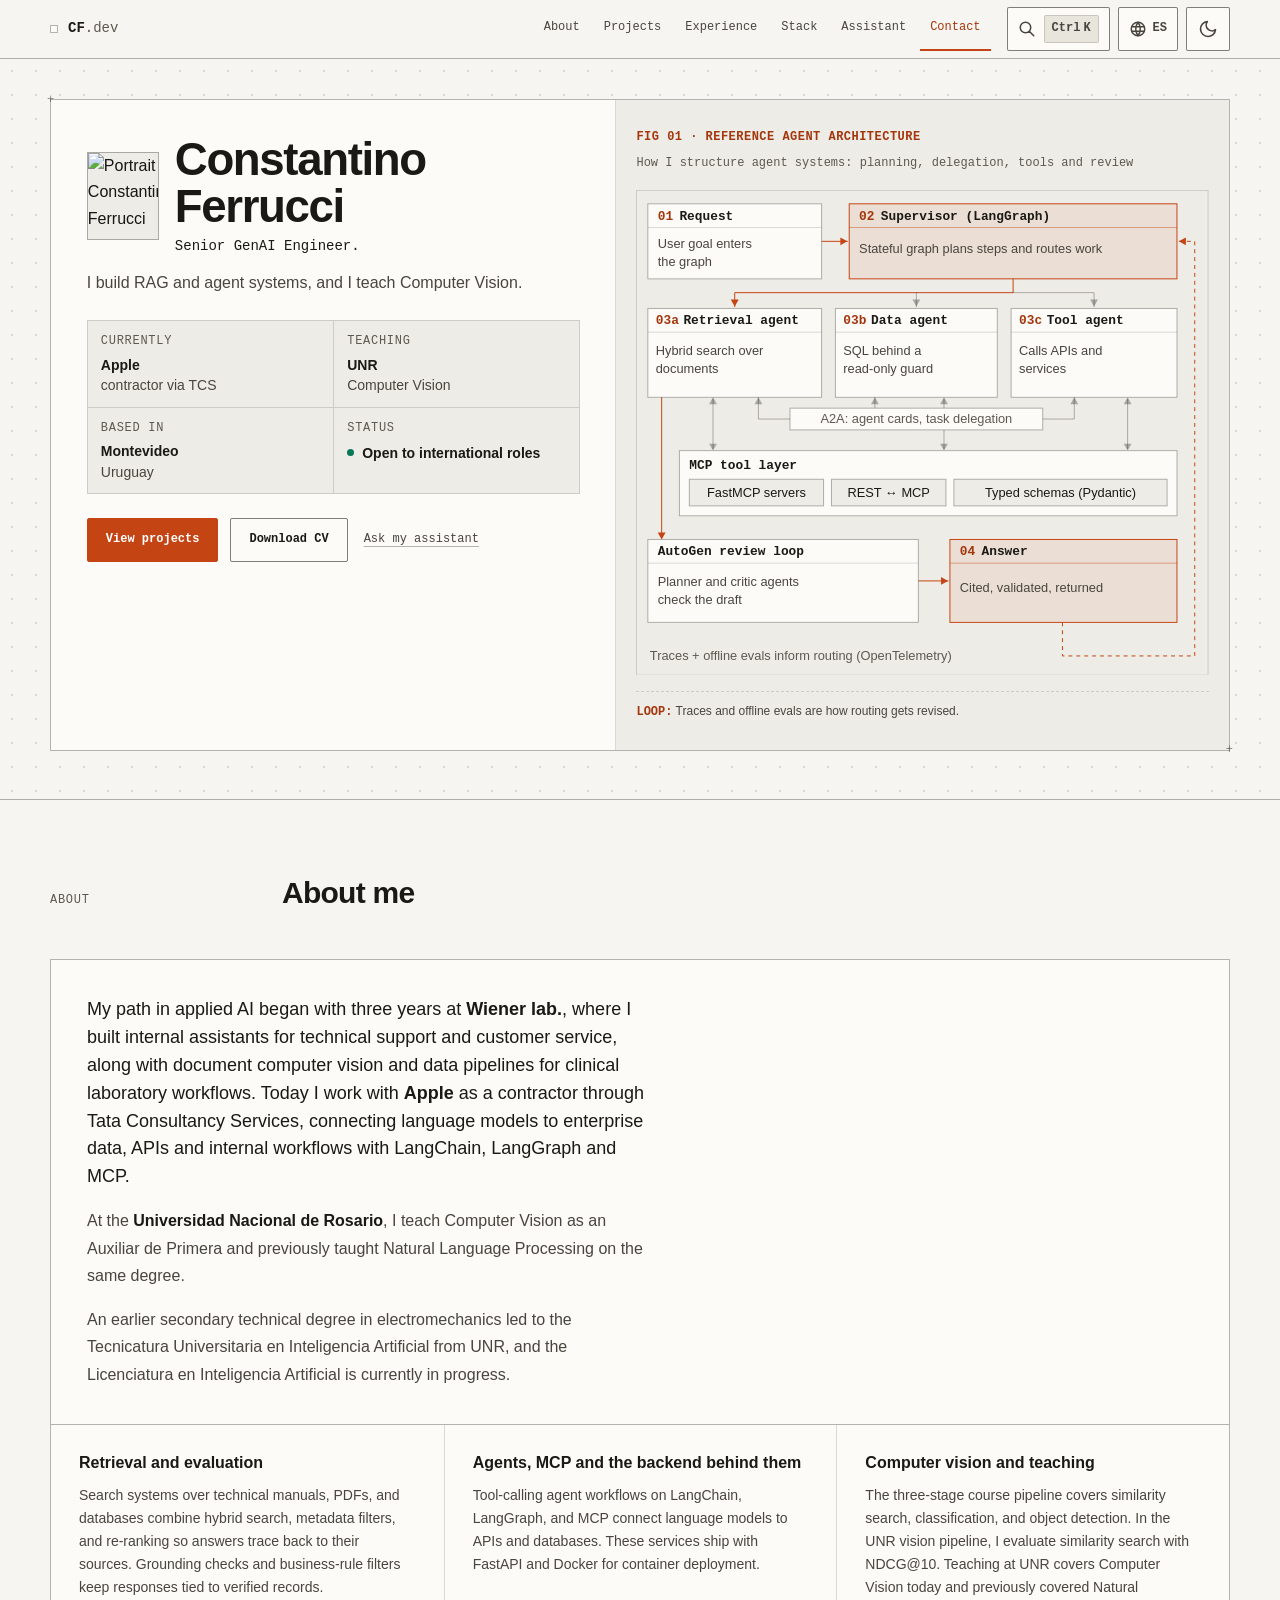
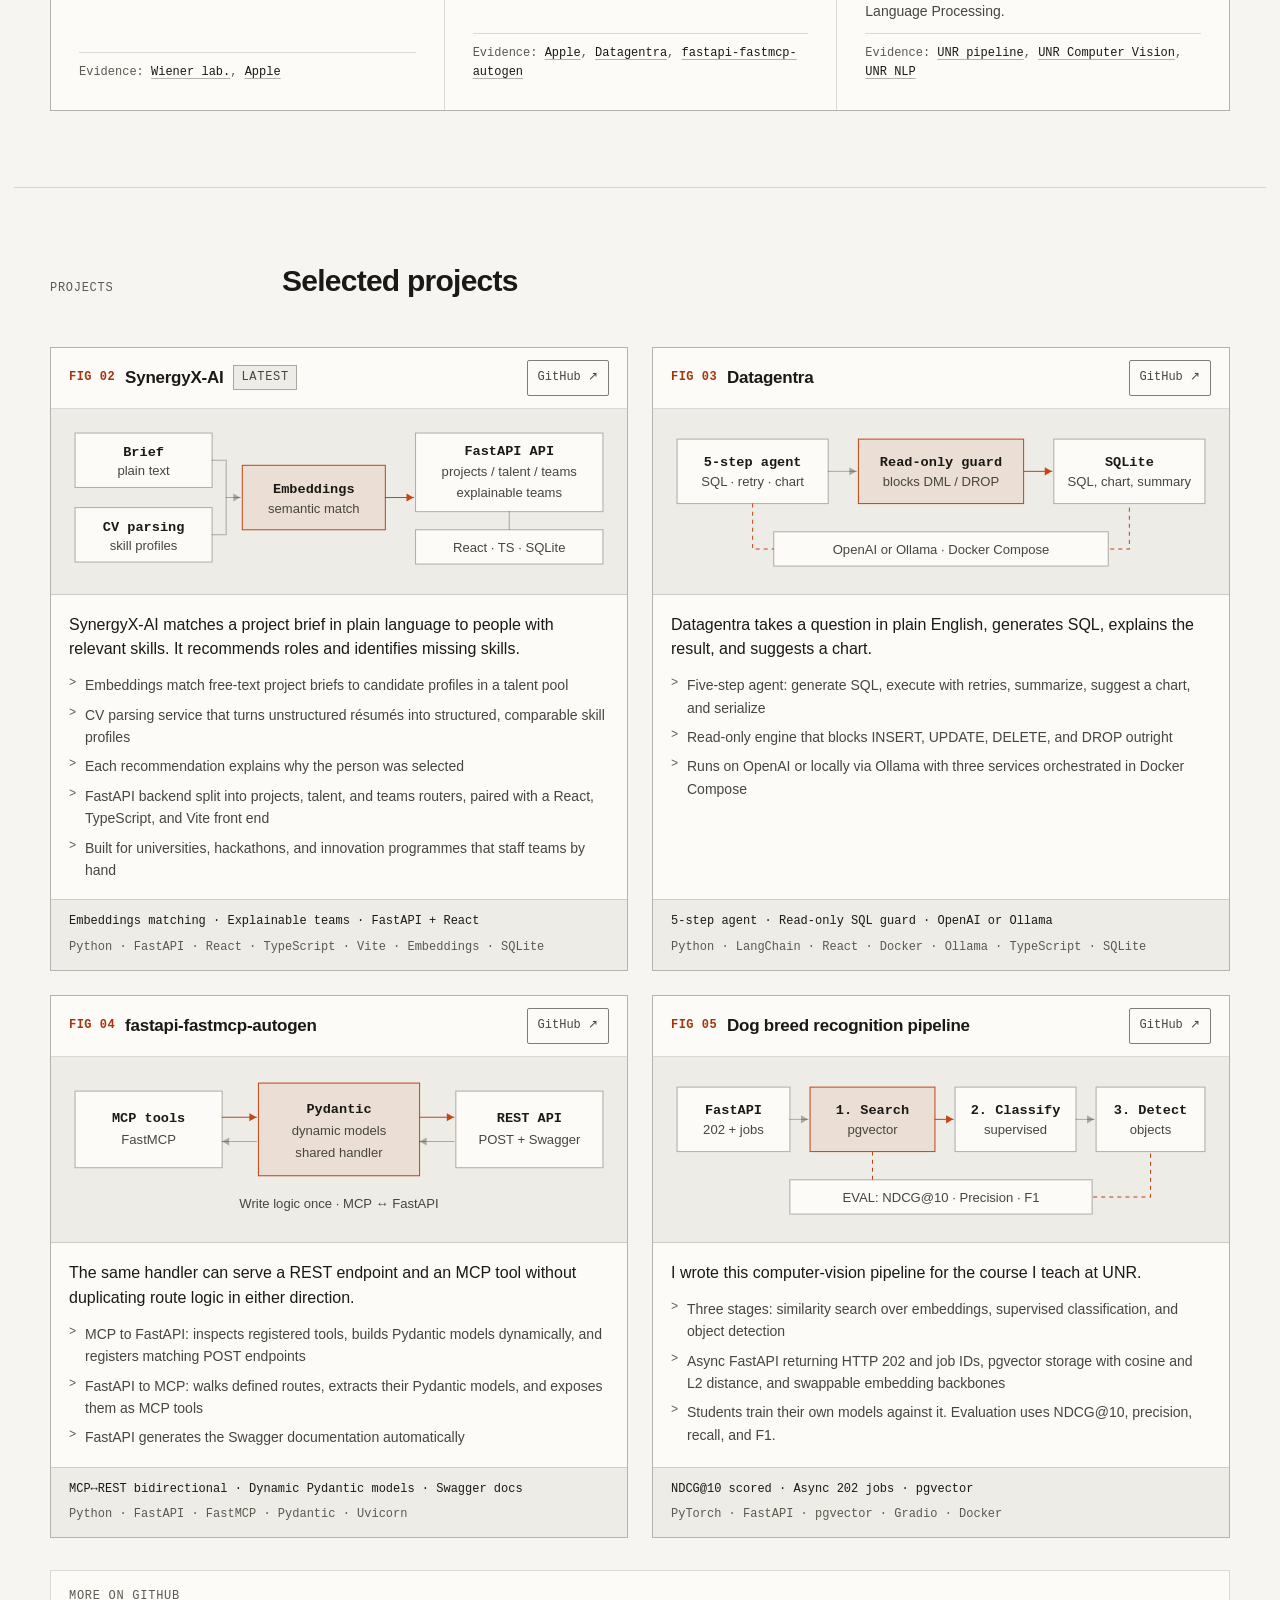
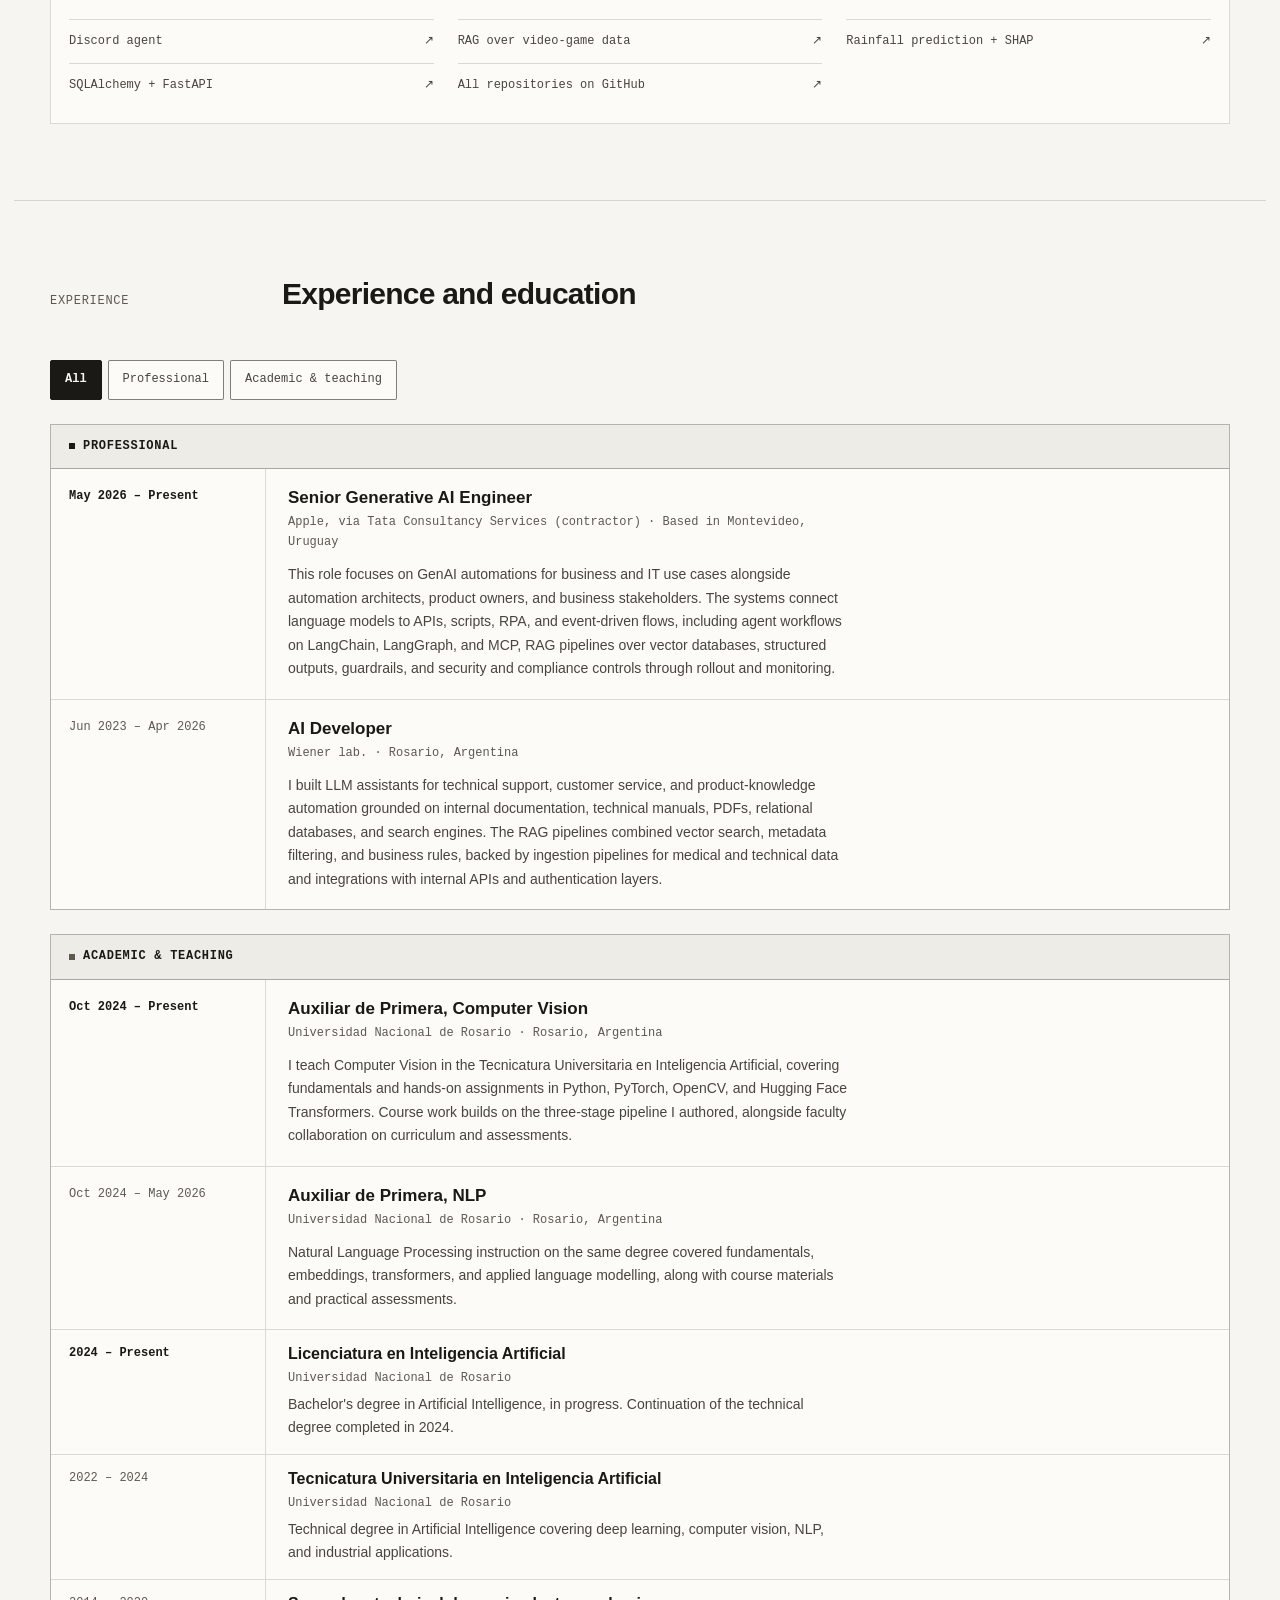
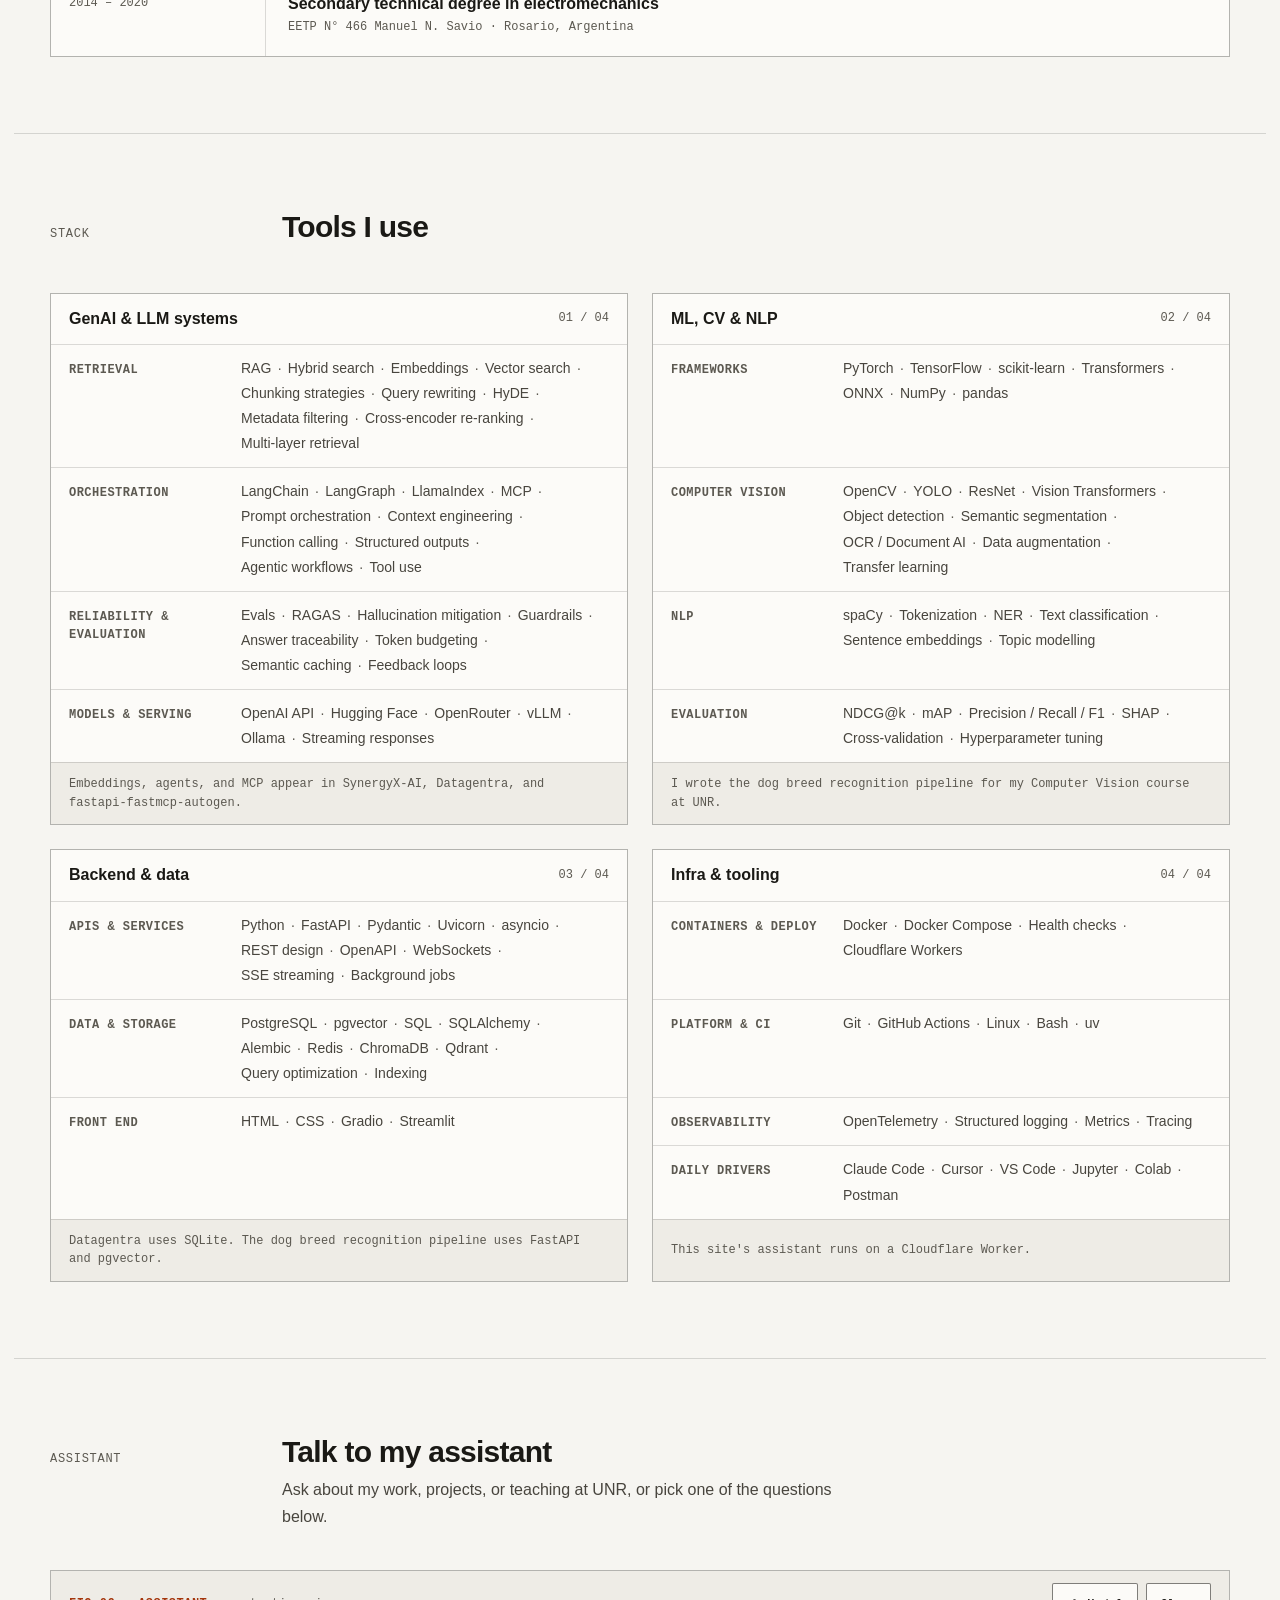
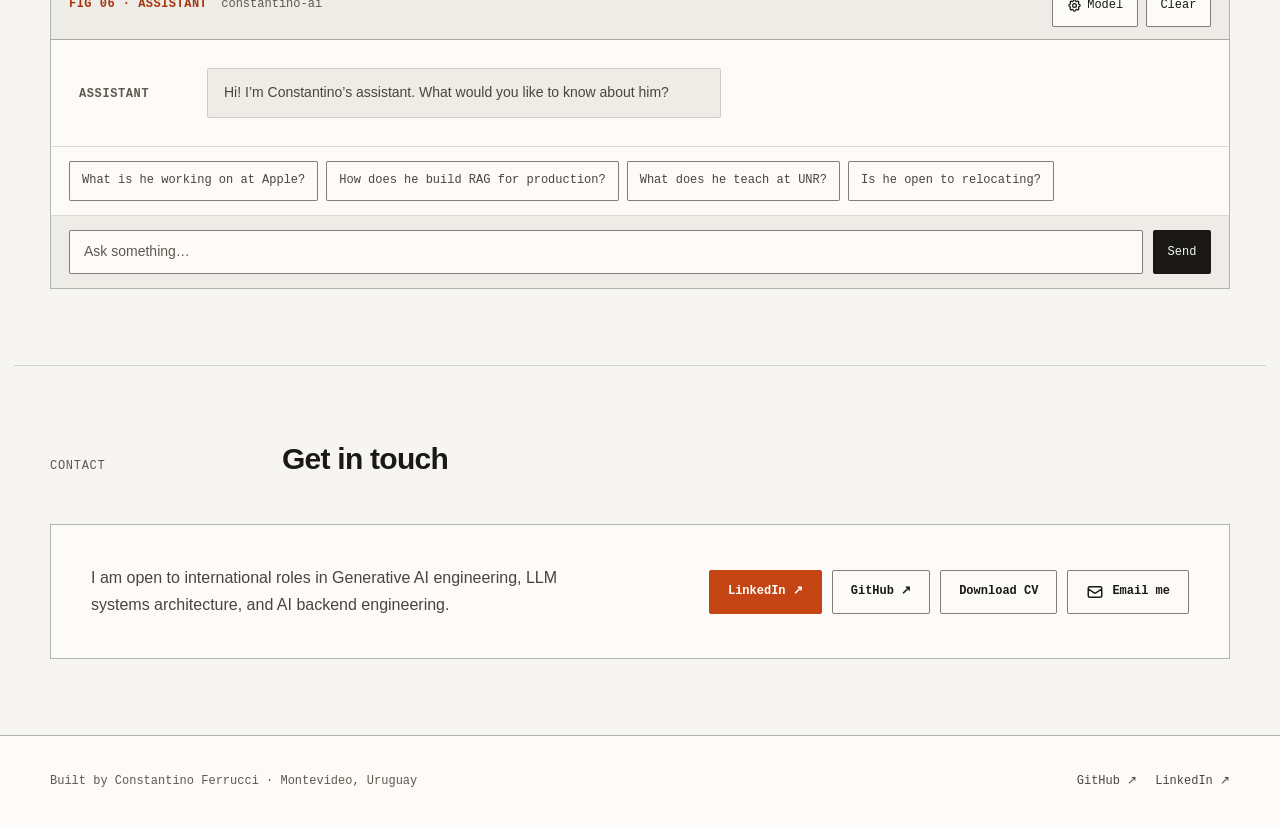
==== commit f44a55c7: "feat(ui): restyle chat and command palette as blueprint figures and polish contact and scrollspy" ====
--- a/index.html
+++ b/index.html
@@ -424,7 +424,7 @@
 
         <div class="about-shell">
             <div class="about-bio">
-                <p data-i18n-html="about.p1">My path in applied AI began with three years at <strong>Wiener lab.</strong>, where I built internal assistants for technical support and customer service, along with document computer vision and data pipelines for clinical laboratory workflows. Today, contractor work with <strong>Apple</strong> through Tata Consultancy Services connects language models to enterprise data, APIs, and internal workflows using LangChain, LangGraph, and MCP.</p>
+                <p data-i18n-html="about.p1">My path in applied AI began with three years at <strong>Wiener lab.</strong>, where I built internal assistants for technical support and customer service, along with document computer vision and data pipelines for clinical laboratory workflows. Today I work with <strong>Apple</strong> as a contractor through Tata Consultancy Services, connecting language models to enterprise data, APIs and internal workflows with LangChain, LangGraph and MCP.</p>
                 <p data-i18n-html="about.p2">At the <strong>Universidad Nacional de Rosario</strong>, I teach Computer Vision as an Auxiliar de Primera and previously taught Natural Language Processing on the same degree.</p>
                 <p data-i18n="about.p3">An earlier secondary technical degree in electromechanics led to the Tecnicatura Universitaria en Inteligencia Artificial from UNR, and the Licenciatura en Inteligencia Artificial is currently in progress.</p>
             </div>
@@ -898,28 +898,24 @@
         </div>
     </section>
 
-<section class="chat-section" id="chat">
-    <div class="chat-wrapper">
-        <div class="chat-header reveal">
-            <div class="section-label">// <span data-i18n="chat.label">ask me anything</span></div>
-            <h2 class="section-title" data-i18n="chat.title">Talk to my assistant</h2>
-            <p class="section-desc" style="margin-bottom:0" data-i18n="chat.desc">It knows my background, my stack and my projects. Ask it anything you would ask me in a first call &mdash; or pick one of the questions below.</p>
+<section class="sheet wrap" id="chat">
+    <header class="sheet-head reveal">
+        <span class="section-kicker" data-i18n="chat.label">Assistant</span>
+        <div class="sheet-title-block">
+            <h2 class="sheet-title" data-i18n="chat.title">Talk to my assistant</h2>
+            <p class="sheet-desc" data-i18n="chat.desc">Ask about my work, projects, or teaching at UNR, or pick one of the questions below.</p>
         </div>
-
-        <div class="chat-main reveal reveal-delay-1">
+    </header>
+    <figure class="chat-frame reveal reveal-delay-1" aria-labelledby="chatFigureLabel">
             <div class="loading-overlay" id="loadingOverlay">
                 <div class="loader"></div>
-                <div class="loader-text" data-i18n="chat.loading">Waking up the assistant…</div>
+                <div class="loader-text" data-i18n="chat.loading">Loading models…</div>
             </div>
 
             <div class="chat-toolbar">
                 <div class="chat-toolbar-left">
-                    <div class="toolbar-dots">
-                        <div class="toolbar-dot"></div>
-                        <div class="toolbar-dot"></div>
-                        <div class="toolbar-dot"></div>
-                    </div>
-                    <span class="toolbar-title">constantino-ai</span>
+                    <span class="fig-label" id="chatFigureLabel" data-i18n="chat.figure">FIG 06 &middot; ASSISTANT</span>
+                    <span class="chat-agent-id" data-i18n="chat.agent">constantino-ai</span>
                 </div>
                 <div class="chat-toolbar-right">
                     <button type="button" class="toolbar-btn" id="advancedBtn" aria-expanded="false" aria-controls="advancedPanel">
@@ -934,24 +930,24 @@
                 <div class="model-select-wrapper">
                     <label class="visually-hidden" for="providerSelect" data-i18n="chat.provider">Model provider</label>
                     <select class="model-select" id="providerSelect">
-                        <option value="">Provider…</option>
+                        <option value="" data-i18n="chat.providerPrompt">Provider…</option>
                     </select>
                     <label class="visually-hidden" for="modelSelectEl" data-i18n="chat.modelLabel">Language model</label>
                     <select class="model-select" id="modelSelectEl">
-                        <option value="">Model…</option>
+                        <option value="" data-i18n="chat.modelPrompt">Model…</option>
                     </select>
                 </div>
                 <p class="advanced-hint" id="modelsStatus" role="status"></p>
                 <input type="hidden" id="selectedModel" value="">
             </div>
 
-            <div class="chat-messages" id="chatMessages" role="log" aria-live="polite" aria-relevant="additions text" aria-label="Conversation with the assistant" tabindex="0">
+            <div class="chat-messages" id="chatMessages" role="log" aria-live="polite" aria-relevant="additions text" aria-label="Conversation with the assistant" data-i18n-attr="aria-label:chat.log" tabindex="0">
                 <div class="message assistant">
                     <div class="message-header">
                         <div class="msg-avatar" aria-hidden="true">CF</div>
                         <span class="msg-label" data-i18n="chat.assistant">Assistant</span>
                     </div>
-                    <div class="msg-body" data-i18n="chat.greeting">Hi! I'm Constantino's assistant. Ask me about his experience with production RAG systems, the stack he works with, what he teaches at UNR, or how to reach him.</div>
+                    <div class="msg-body" data-i18n="chat.greeting">Hi! I’m Constantino’s assistant. What would you like to know about him?</div>
                 </div>
             </div>
 
@@ -966,13 +962,11 @@
                 <div class="chat-input-row">
                     <label class="visually-hidden" for="userInput" data-i18n="chat.inputLabel">Your question</label>
                     <textarea class="chat-input" id="userInput" rows="1" placeholder="Ask something…" data-i18n-attr="placeholder:chat.placeholder"></textarea>
-                    <button type="button" class="send-btn" id="sendBtn" aria-label="Send message" data-i18n-attr="aria-label:chat.send">
-                        <svg fill="none" viewBox="0 0 24 24" stroke="currentColor" aria-hidden="true"><path stroke-linecap="round" stroke-linejoin="round" stroke-width="2" d="M12 19l9 2-9-18-9 18 9-2zm0 0v-8"/></svg>
+                    <button type="button" class="send-btn" id="sendBtn" aria-label="Send message" data-i18n-attr="aria-label:chat.send"><span data-i18n="chat.submit">Send</span>
                     </button>
                 </div>
             </div>
-        </div>
-    </div>
+    </figure>
 </section>
 
 <section class="sheet wrap" id="contact">
@@ -991,7 +985,7 @@
                 <a href="https://www.linkedin.com/in/constantinoferrucci" target="_blank" rel="noopener noreferrer" class="btn btn-primary" data-i18n="contact.linkedin">LinkedIn &#8599;</a>
                 <a href="https://github.com/TinoFerrucci" target="_blank" rel="noopener noreferrer" class="btn btn-secondary" data-i18n="project.github">GitHub &#8599;</a>
                 <a href="assets/cv/Constantino_Ferrucci_CV.pdf" class="btn btn-secondary" download data-i18n="cmd.cv">Download CV</a>
-                <a href="mailto:constantinoferrucci@gmail.com" class="btn btn-primary">
+                <a href="mailto:constantinoferrucci@gmail.com" class="btn btn-secondary">
                 <svg fill="none" viewBox="0 0 24 24" stroke="currentColor" aria-hidden="true"><path stroke-linecap="round" stroke-linejoin="round" stroke-width="2" d="M3 8l7.89 5.26a2 2 0 002.22 0L21 8M5 19h14a2 2 0 002-2V7a2 2 0 00-2-2H5a2 2 0 00-2 2v10a2 2 0 002 2z"/></svg>
                 <span data-i18n="ct.email">Email me</span>
             </a>
--- a/assets/css/styles.css
+++ b/assets/css/styles.css
@@ -272,20 +272,6 @@
     border-bottom: 1px solid var(--border);
 }
 
-.nav-logo {
-    display: inline-flex;
-    align-items: center;
-    min-height: 44px;
-    font-family: var(--font-mono);
-    font-size: 1.1rem;
-    font-weight: 600;
-    color: var(--text);
-}
-
-.nav-logo span {
-    color: var(--text-muted);
-}
-
 .nav-actions {
     display: flex;
     align-items: center;
@@ -406,611 +392,7 @@
 
 .btn-primary:hover { filter: brightness(1.08); }
 
-.btn-ghost {
-    background: transparent;
-    color: var(--text);
-    border: 1px solid var(--border-hover);
-}
-
-.btn-ghost:hover {
-    background: var(--surface);
-    border-color: var(--text-muted);
-}
-
 .btn svg { width: 18px; height: 18px; }
-
-/* SECTIONS */
-.section {
-    position: relative;
-    z-index: 1;
-    padding: 120px 40px;
-    max-width: 1200px;
-    margin: 0 auto;
-}
-
-.section-label {
-    display: inline-flex;
-    align-items: center;
-    gap: 8px;
-    font-family: var(--font-mono);
-    font-size: 0.75rem;
-    font-weight: 500;
-    color: var(--accent);
-    text-transform: uppercase;
-    letter-spacing: 0.15em;
-    margin-bottom: 16px;
-    padding: 6px 14px;
-    background: rgba(var(--accent-rgb),0.08);
-    border: 1px solid rgba(var(--accent-rgb),0.15);
-    border-radius: 8px;
-}
-
-.section-title {
-    font-family: 'Space Grotesk', sans-serif;
-    font-size: clamp(2rem, 4vw, 3rem);
-    font-weight: 700;
-    letter-spacing: -0.02em;
-    margin-bottom: 16px;
-}
-
-.section-desc {
-    font-size: 1.05rem;
-    color: var(--text-secondary);
-    line-height: 1.7;
-    max-width: 62ch;
-    margin-bottom: 48px;
-}
-
-/* In centered blocks the box has to center too, not just its text */
-.chat-header .section-desc,
-.centered .section-desc {
-    margin-left: auto;
-    margin-right: auto;
-}
-
-.chat-header .section-title,
-.centered .section-title { text-wrap: balance; }
-
-/* CHAT SECTION */        /* CHAT SECTION */
-.chat-section {
-    padding: 100px 20px 60px;
-    position: relative;
-    z-index: 1;
-}
-
-.chat-wrapper {
-    max-width: 860px;
-    margin: 0 auto;
-}
-
-.chat-header {
-    display: flex;
-    flex-direction: column;
-    align-items: center;
-    text-align: center;
-    margin-bottom: 40px;
-}
-
-.chat-main {
-    background: var(--glass);
-    backdrop-filter: blur(40px) saturate(180%);
-    border: 1px solid var(--border);
-    border-radius: 28px;
-    overflow: hidden;
-    box-shadow:
-        0 0 0 1px var(--border) inset,
-        var(--shadow-xl),
-        0 0 120px rgba(var(--accent-rgb),0.06);
-    position: relative;
-    transition: box-shadow 0.5s ease;
-}
-
-.chat-main:hover {
-    box-shadow:
-        0 0 0 1px var(--border-hover) inset,
-        var(--shadow-xl),
-        0 0 160px rgba(var(--accent-rgb),0.12);
-}
-
-.chat-toolbar {
-    display: flex;
-    align-items: center;
-    justify-content: space-between;
-    padding: 16px 24px;
-    background: var(--inset-strong);
-    border-bottom: 1px solid var(--border);
-}
-
-.chat-toolbar-left {
-    display: flex;
-    align-items: center;
-    gap: 12px;
-}
-
-.toolbar-dots {
-    display: flex;
-    gap: 6px;
-}
-
-.toolbar-dot {
-    width: 10px;
-    height: 10px;
-    border-radius: 50%;
-}
-
-.toolbar-dot:nth-child(1) { background: var(--red); }
-.toolbar-dot:nth-child(2) { background: var(--amber); }
-.toolbar-dot:nth-child(3) { background: var(--green); }
-
-.toolbar-title {
-    font-size: 0.8rem;
-    color: var(--text-muted);
-    font-family: var(--font-mono);
-}
-
-.chat-toolbar-right {
-    display: flex;
-    align-items: center;
-    gap: 8px;
-}
-
-.toolbar-btn {
-    min-height: 36px;
-    padding: 8px 14px;
-    background: var(--surface);
-    border: 1px solid var(--border);
-    border-radius: 8px;
-    font-size: 0.75rem;
-    color: var(--text-secondary);
-    font-family: 'Inter', sans-serif;
-
-    transition: all 0.2s ease;
-}
-
-.toolbar-btn:hover {
-    background: var(--surface-hover);
-    border-color: var(--border-hover);
-}
-
-.model-select-wrapper {
-    display: flex;
-    gap: 8px;
-    align-items: center;
-}
-
-.model-select {
-    padding: 6px 12px;
-    background: var(--surface);
-    border: 1px solid var(--border);
-    border-radius: 8px;
-    font-size: 0.75rem;
-    color: var(--text);
-    font-family: var(--font-mono);
-    transition: all 0.2s ease;
-    -webkit-appearance: none;
-    -moz-appearance: none;
-    appearance: none;
-    background-image: url("data:image/svg+xml,%3Csvg xmlns='http://www.w3.org/2000/svg' width='12' height='12' fill='%238a8880' viewBox='0 0 16 16'%3E%3Cpath d='M8 11L3 6h10z'/%3E%3C/svg%3E");
-    background-repeat: no-repeat;
-    background-position: right 10px center;
-    padding-right: 28px;
-}
-
-.model-select:focus {
-    outline: none;
-    border-color: var(--accent);
-    box-shadow: 0 0 0 3px rgba(var(--accent-rgb),0.1);
-}
-
-.model-select option {
-    background: var(--surface-solid);
-    color: var(--text);
-}
-
-.model-select { min-height: 36px; }
-#providerSelect { width: 140px; }
-#modelSelectEl { width: 180px; max-width: 220px; }
-
-.model-input {
-    padding: 6px 12px;
-    background: var(--surface);
-    border: 1px solid var(--border);
-    border-radius: 8px;
-    font-size: 0.75rem;
-    color: var(--text);
-    font-family: var(--font-mono);
-
-    width: 180px;
-    transition: all 0.2s ease;
-}
-
-.model-input:focus {
-    outline: none;
-    border-color: var(--accent);
-    box-shadow: 0 0 0 3px rgba(var(--accent-rgb),0.1);
-}
-
-.model-dropdown {
-    position: absolute;
-    top: calc(100% + 6px);
-    right: 0;
-    width: 320px;
-    max-height: 300px;
-    overflow-y: auto;
-    background: var(--glass-strong);
-    backdrop-filter: blur(20px);
-    border: 1px solid var(--border-hover);
-    border-radius: 14px;
-    z-index: 100;
-    display: none;
-    box-shadow: var(--shadow-xl);
-    scrollbar-width: none;
-    -ms-overflow-style: none;
-}
-
-.model-dropdown::-webkit-scrollbar { display: none; }
-
-.model-dropdown.show {
-    display: block;
-    animation: dropIn 0.2s ease;
-}
-
-@keyframes dropIn {
-    from { opacity: 0; transform: translateY(-8px); }
-    to { opacity: 1; transform: translateY(0); }
-}
-
-.model-option {
-    padding: 12px 16px;
-
-    border-bottom: 1px solid var(--border);
-    transition: background 0.15s ease;
-}
-
-.model-option:last-child { border-bottom: none; }
-.model-option:hover { background: rgba(var(--accent-rgb),0.08); }
-
-.model-option-name { font-size: 0.82rem; font-weight: 600; }
-.model-option-id {
-    font-size: 0.7rem;
-    color: var(--text-muted);
-    font-family: var(--font-mono);
-    margin-top: 2px;
-}
-
-.model-group-header {
-    padding: 10px 16px 6px;
-    font-size: 0.7rem;
-    font-weight: 700;
-    color: var(--accent-light);
-    text-transform: uppercase;
-    letter-spacing: 0.1em;
-    font-family: var(--font-mono);
-    background: rgba(var(--accent-rgb),0.06);
-    border-bottom: 1px solid var(--border);
-    position: sticky;
-    top: 0;
-    z-index: 1;
-}
-
-.model-group + .model-group .model-group-header {
-    margin-top: 4px;
-}
-
-.chat-messages {
-    min-height: 240px;
-    max-height: 480px;
-    overflow-y: auto;
-    padding: 28px;
-    scroll-behavior: smooth;
-    scrollbar-width: none;
-    -ms-overflow-style: none;
-}
-
-.chat-messages::-webkit-scrollbar { display: none; }
-
-.message {
-    margin-bottom: 24px;
-    animation: msgIn 0.4s cubic-bezier(0.4,0,0.2,1);
-}
-
-@keyframes msgIn {
-    from { opacity: 0; transform: translateY(16px); }
-    to { opacity: 1; transform: translateY(0); }
-}
-
-.message-header {
-    display: flex;
-    align-items: center;
-    gap: 10px;
-    margin-bottom: 8px;
-}
-
-.msg-avatar {
-    width: 32px;
-    height: 32px;
-    border-radius: 10px;
-    display: flex;
-    align-items: center;
-    justify-content: center;
-    font-size: 0.9rem;
-}
-
-.message.user .msg-avatar {
-    background: var(--accent);
-    color: var(--on-accent);
-}
-
-.message.assistant .msg-avatar {
-    background: var(--surface-hover);
-    color: var(--text);
-}
-
-.msg-label {
-    font-size: 0.75rem;
-    font-weight: 600;
-    color: var(--text-muted);
-}
-
-.msg-body {
-    padding: 16px 20px;
-    border-radius: 18px;
-    font-size: 0.92rem;
-    line-height: 1.7;
-    max-width: 88%;
-}
-
-.msg-body p { margin-bottom: 10px; }
-.msg-body p:last-child { margin-bottom: 0; }
-
-.msg-body strong { color: var(--text); font-weight: 600; }
-
-.msg-body em { font-style: italic; color: var(--text-secondary); }
-
-.msg-body a {
-    color: var(--accent-light);
-    text-decoration: underline;
-    text-underline-offset: 3px;
-    transition: color 0.2s ease;
-}
-.msg-body a:hover { color: var(--text); }
-
-.msg-body code {
-    background: var(--code-bg);
-    padding: 2px 7px;
-    border-radius: 5px;
-    font-family: var(--font-mono);
-    font-size: 0.82rem;
-    color: var(--accent-light);
-}
-
-.msg-body pre {
-    background: var(--code-block-bg);
-    border: 1px solid var(--border);
-    border-radius: 10px;
-    padding: 14px 18px;
-    margin: 10px 0;
-    overflow-x: auto;
-}
-
-.msg-body pre code {
-    background: transparent;
-    padding: 0;
-    font-size: 0.8rem;
-    color: var(--text-secondary);
-    line-height: 1.6;
-}
-
-.msg-body ul, .msg-body ol {
-    margin: 8px 0;
-    padding-left: 20px;
-}
-
-.msg-body li {
-    margin-bottom: 4px;
-    line-height: 1.6;
-}
-
-.msg-body ul li::marker { color: var(--accent); }
-.msg-body ol li::marker { color: var(--accent); font-weight: 600; }
-
-.msg-body h1, .msg-body h2, .msg-body h3 {
-    font-family: 'Space Grotesk', sans-serif;
-    font-weight: 600;
-    margin: 14px 0 8px;
-    color: var(--text);
-}
-.msg-body h1 { font-size: 1.2rem; }
-.msg-body h2 { font-size: 1.1rem; }
-.msg-body h3 { font-size: 1rem; }
-
-.msg-body blockquote {
-    border-left: 3px solid var(--accent);
-    margin: 10px 0;
-    padding: 8px 16px;
-    color: var(--text-secondary);
-    background: rgba(var(--accent-rgb),0.05);
-    border-radius: 0 8px 8px 0;
-}
-
-.msg-body hr {
-    border: none;
-    border-top: 1px solid var(--border);
-    margin: 12px 0;
-}
-
-.msg-body table {
-    width: 100%;
-    border-collapse: collapse;
-    margin: 10px 0;
-    font-size: 0.85rem;
-}
-.msg-body th, .msg-body td {
-    padding: 8px 12px;
-    border: 1px solid var(--border);
-    text-align: left;
-}
-.msg-body th {
-    background: var(--surface);
-    font-weight: 600;
-    color: var(--text);
-}
-
-.message.user {
-    display: flex;
-    flex-direction: column;
-    align-items: flex-end;
-}
-
-.message.user .message-header { flex-direction: row-reverse; }
-
-.message.user .msg-body {
-    background: linear-gradient(135deg, var(--accent), var(--accent-light));
-    color: var(--on-accent);
-    border-bottom-right-radius: 6px;
-    box-shadow: var(--shadow-sm);
-}
-
-.message.assistant .msg-body {
-    background: var(--surface);
-    border: 1px solid var(--border);
-    border-bottom-left-radius: 6px;
-}
-
-.typing-indicator {
-    display: flex;
-    gap: 5px;
-    padding: 16px 20px;
-    background: var(--surface);
-    border: 1px solid var(--border);
-    border-radius: 18px;
-    border-bottom-left-radius: 6px;
-    width: fit-content;
-}
-
-.typing-dot {
-    width: 8px;
-    height: 8px;
-    background: var(--accent);
-    border-radius: 50%;
-    animation: typeBounce 1.4s ease-in-out infinite;
-}
-
-.typing-dot:nth-child(2) { animation-delay: 0.15s; }
-.typing-dot:nth-child(3) { animation-delay: 0.3s; }
-
-@keyframes typeBounce {
-    0%, 60%, 100% { transform: scale(1); opacity: 0.3; }
-    30% { transform: scale(1.3); opacity: 1; }
-}
-
-.chat-input-area {
-    padding: 20px 24px;
-    background: var(--inset);
-    border-top: 1px solid var(--border);
-}
-
-.chat-input-row {
-    display: flex;
-    gap: 12px;
-    align-items: flex-end;
-    background: var(--inset-strong);
-    border: 1px solid var(--border);
-    border-radius: 16px;
-    padding: 6px 6px 6px 20px;
-    transition: all 0.3s ease;
-}
-
-.chat-input-row:focus-within {
-    border-color: var(--accent);
-    box-shadow: 0 0 0 3px rgba(var(--accent-rgb),0.22);
-}
-
-.chat-input:focus-visible { outline: none; }
-
-.chat-input {
-    flex: 1;
-    min-width: 0;
-    padding: 14px 0;
-    background: transparent;
-    border: none;
-    font-size: 0.95rem;
-    font-family: 'Inter', sans-serif;
-    color: var(--text);
-    line-height: 1.5;
-    resize: none;
-    overflow-y: auto;
-    max-height: 140px;
-}
-
-.chat-input::placeholder { color: var(--text-muted); }
-.chat-input:focus { outline: none; }
-
-.send-btn {
-    width: 48px;
-    height: 48px;
-    border-radius: 12px;
-    background: var(--accent);
-    border: none;
-    color: var(--on-accent);
-
-    display: flex;
-    align-items: center;
-    justify-content: center;
-    flex-shrink: 0;
-    transition: all 0.3s ease;
-}
-
-.send-btn:hover {
-    transform: scale(1.05);
-    box-shadow: var(--shadow-sm);
-}
-
-.send-btn:disabled { opacity: 0.4; transform: none; cursor: not-allowed; }
-.send-btn svg { width: 20px; height: 20px; }
-
-.chat-status {
-    text-align: center;
-    padding: 10px;
-    font-size: 0.75rem;
-    font-family: var(--font-mono);
-    color: var(--text-muted);
-}
-
-.chat-status.ok { color: var(--green); }
-.chat-status.err { color: var(--red); }
-
-.loading-overlay {
-    position: absolute;
-    inset: 0;
-    background: var(--overlay);
-    backdrop-filter: blur(10px);
-    display: flex;
-    flex-direction: column;
-    align-items: center;
-    justify-content: center;
-    z-index: 10;
-    border-radius: 28px;
-}
-
-.loading-overlay.hidden { display: none; }
-
-.loader {
-    width: 44px;
-    height: 44px;
-    border: 3px solid var(--border);
-    border-top-color: var(--accent);
-    border-radius: 50%;
-    animation: spin 0.8s linear infinite;
-    margin-bottom: 16px;
-}
-
-@keyframes spin { to { transform: rotate(360deg); } }
-
-.loader-text {
-    font-size: 0.85rem;
-    color: var(--text-muted);
-}
 
 /* REVEAL ANIMATIONS */
 .reveal {
@@ -1025,47 +407,6 @@
 }
 
 .reveal-delay-1 { transition-delay: 0.1s; }
-.reveal-delay-2 { transition-delay: 0.2s; }
-.reveal-delay-3 { transition-delay: 0.3s; }
-
-/* FOOTER */
-.footer {
-    position: relative;
-    z-index: 1;
-    text-align: center;
-    padding: 60px 40px;
-    border-top: 1px solid var(--border);
-}
-
-.footer-links {
-    display: flex;
-    justify-content: center;
-    gap: 32px;
-    margin-bottom: 24px;
-}
-
-.footer-link {
-    display: flex;
-    align-items: center;
-    gap: 8px;
-    font-size: 0.85rem;
-    color: var(--text-secondary);
-    transition: color 0.3s ease;
-
-}
-
-.footer-link:hover { color: var(--accent-light); }
-.footer-link svg { width: 18px; height: 18px; }
-
-.footer-text {
-    font-size: 0.75rem;
-    color: var(--text-muted);
-}
-
-.footer-name {
-    color: var(--text);
-    font-weight: 600;
-}
 
 /* LANGUAGE TOGGLE */
 .lang-toggle {
@@ -1092,67 +433,6 @@
 
 .lang-toggle svg { width: 18px; height: 18px; }
 
-/* CHAT: suggestions + advanced panel */        /* CHAT: suggestions + advanced panel */        /* CHAT: suggestions + advanced panel */
-.chat-suggestions {
-    display: flex;
-    flex-wrap: wrap;
-    gap: 8px;
-    padding: 0 24px 4px;
-}
-
-.chat-suggestions.hidden { display: none; }
-
-.suggestion {
-    padding: 9px 15px;
-    background: var(--surface);
-    border: 1px solid var(--border);
-    border-radius: 100px;
-    font-size: 0.8rem;
-    color: var(--text-secondary);
-    text-align: left;
-    transition: background var(--dur) var(--ease), color var(--dur) var(--ease), border-color var(--dur) var(--ease);
-}
-
-.suggestion:hover {
-    background: rgba(var(--accent-rgb),0.08);
-    border-color: rgba(var(--accent-rgb),0.35);
-    color: var(--text);
-}
-
-.advanced-panel {
-    display: flex;
-    align-items: center;
-    gap: 12px;
-    flex-wrap: wrap;
-    padding: 14px 24px;
-    background: var(--inset);
-    border-bottom: 1px solid var(--border);
-}
-
-.advanced-panel[hidden] { display: none; }
-
-.advanced-hint {
-    font-size: 0.72rem;
-    font-family: var(--font-mono);
-    color: var(--text-muted);
-    margin: 0;
-}
-
-.advanced-hint.ok { color: var(--green); }
-.advanced-hint.err { color: var(--red); }
-
-.toolbar-btn {
-    display: inline-flex;
-    align-items: center;
-    gap: 6px;
-}
-
-.toolbar-btn[aria-expanded="true"] {
-    background: rgba(var(--accent-rgb),0.10);
-    border-color: rgba(var(--accent-rgb),0.35);
-    color: var(--accent-light);
-}
-
 /* ===== COMMAND PALETTE ===== */
 .cmdk-trigger {
     display: inline-flex;
@@ -1160,7 +440,7 @@
     gap: 8px;
     height: 44px;
     padding: 0 12px;
-    border-radius: 12px;
+    border-radius: 2px;
     background: var(--surface);
     border: 1px solid var(--border);
     color: var(--text-muted);
@@ -1179,10 +459,10 @@
 
 .cmdk-key {
     font-family: var(--font-mono);
-    font-size: 0.68rem;
+    font-size: var(--text-xs);
     font-weight: 600;
     padding: 3px 7px;
-    border-radius: 6px;
+    border-radius: 2px;
     background: var(--inset-strong);
     border: 1px solid var(--border);
     color: inherit;
@@ -1204,7 +484,7 @@
     position: absolute;
     inset: 0;
     background: rgba(0,0,0,0.5);
-    backdrop-filter: blur(4px);
+
     animation: fadeIn 0.18s var(--ease);
 }
 
@@ -1216,11 +496,11 @@
     max-height: 70vh;
     display: flex;
     flex-direction: column;
-    background: var(--glass-strong);
-    backdrop-filter: blur(30px) saturate(180%);
+    background: var(--bg-sheet);
+
     border: 1px solid var(--border-hover);
-    border-radius: 20px;
-    box-shadow: var(--shadow-xl);
+    border-radius: 2px;
+
     overflow: hidden;
     animation: cmdkIn 0.2s var(--ease);
 }
@@ -1254,9 +534,9 @@
 
 .cmdk-esc {
     font-family: var(--font-mono);
-    font-size: 0.65rem;
+    font-size: var(--text-xs);
     padding: 4px 8px;
-    border-radius: 6px;
+    border-radius: 2px;
     background: var(--inset-strong);
     border: 1px solid var(--border);
     color: var(--text-muted);
@@ -1273,7 +553,7 @@
 .cmdk-group {
     padding: 12px 12px 6px;
     font-family: var(--font-mono);
-    font-size: 0.65rem;
+    font-size: var(--text-xs);
     font-weight: 600;
     text-transform: uppercase;
     letter-spacing: 0.12em;
@@ -1285,7 +565,7 @@
     align-items: center;
     gap: 12px;
     padding: 11px 12px;
-    border-radius: 12px;
+    border-radius: 2px;
     font-size: 0.9rem;
     color: var(--text-secondary);
     cursor: pointer;
@@ -1303,7 +583,7 @@
 .cmdk-item .cmdk-hint {
     margin-left: auto;
     font-family: var(--font-mono);
-    font-size: 0.68rem;
+    font-size: var(--text-xs);
     color: var(--text-muted);
 }
 
@@ -1319,14 +599,14 @@
     gap: 18px;
     padding: 12px 20px;
     border-top: 1px solid var(--border);
-    font-size: 0.72rem;
+    font-size: var(--text-xs);
     color: var(--text-muted);
 }
 
 .cmdk-foot kbd {
     font-family: var(--font-mono);
     padding: 2px 6px;
-    border-radius: 5px;
+    border-radius: 2px;
     background: var(--inset-strong);
     border: 1px solid var(--border);
     margin-right: 2px;
@@ -1368,8 +648,6 @@
 /* RESPONSIVE */
 @media (max-width: 900px) {
     .nav-hamburger { display: flex; }
-    .section { padding: 80px 24px; }
-    .chat-section { padding: 80px 16px; }
 
     /* Mobile menu: the class the hamburger toggles now actually has rules */
     .nav-links {
@@ -1429,7 +707,6 @@
     .model-select-wrapper { flex: 1; min-width: 0; }
     .model-select { flex: 1; min-width: 0; }
     #providerSelect, #modelSelectEl { width: auto; }
-    .footer-links { flex-direction: column; gap: 16px; align-items: center; }
     .to-top { right: 16px; bottom: 16px; }
 }
 
@@ -1455,29 +732,11 @@
         padding-right: max(20px, env(safe-area-inset-right));
     }
 
-.section {
-        padding-left: max(24px, env(safe-area-inset-left));
-        padding-right: max(24px, env(safe-area-inset-right));
-    }
-
-    .footer { padding-bottom: max(60px, calc(env(safe-area-inset-bottom) + 40px)); }
-
-    /* --- Touch targets: 44px minimum, 8px apart --- */
-
-    a.project-tag {
-        min-height: 40px;
-        display: inline-flex;
-        align-items: center;
-        padding: 8px 14px;
-    }
-
     .suggestion { min-height: 44px; }
 
     .toolbar-btn { min-height: 44px; padding: 10px 16px; }
 
     .model-select { min-height: 44px; }
-
-    .footer-link { min-height: 44px; align-items: center; }
 
     /* --- Small type: 12.5px is fine on a monitor, not in a hand --- */
 
@@ -1485,31 +744,6 @@
 
     /* Back-to-top must clear the home indicator */
     .to-top { bottom: max(24px, calc(env(safe-area-inset-bottom) + 16px)); }
-}
-
-@media (max-width: 640px) {
-    /* Four stacked 44px chips would push the input off screen, so the
-       suggestions become a swipeable strip instead. */
-    .chat-suggestions {
-        flex-wrap: nowrap;
-        overflow-x: auto;
-        overscroll-behavior-x: contain;
-        scroll-snap-type: x proximity;
-        scrollbar-width: none;
-        padding-bottom: 12px;
-        -webkit-overflow-scrolling: touch;
-    }
-
-    .chat-suggestions::-webkit-scrollbar { display: none; }
-
-    .suggestion {
-        flex: 0 0 auto;
-        scroll-snap-align: start;
-        white-space: nowrap;
-    }
-
-
-
 }
 
 /* ==================== STREAMING CURSOR ====================
@@ -1864,7 +1098,6 @@
 .scroll-progress { top: calc(var(--header-h) - 2px); z-index: 1001; }
 .to-top { border: 1px solid var(--line-control); border-radius: 2px; background: var(--bg-sheet); color: var(--ink); box-shadow: none; }
 .btn:hover { transform: none; box-shadow: none; }
-.btn-ghost { border: 1px solid var(--line-control); border-radius: 2px; }
 @media (max-width: 900px) {
     .nav-actions .nav-hamburger { display: inline-flex; }
     .nav .nav-links {
@@ -2862,3 +2095,185 @@
     .plate-schematic { padding:12px 14px; }
     .plate-body, .plate-foot { padding:14px; }
 }
+
+/* ==================== 6. ASK MY ASSISTANT ==================== */
+.chat-frame {
+    margin: 0;
+    background: var(--bg-sheet);
+    border: 1px solid var(--line-strong);
+}
+
+.chat-toolbar {
+    display: flex;
+    flex-wrap: wrap;
+    align-items: center;
+    justify-content: space-between;
+    gap: 10px 16px;
+    padding: var(--band-pad);
+    background: var(--bg-inset);
+    border-bottom: 1px solid var(--line-strong);
+}
+
+.chat-toolbar-left {
+    display: flex;
+    flex-wrap: wrap;
+    align-items: baseline;
+    gap: 8px 14px;
+    min-width: 0;
+}
+
+.chat-agent-id {
+    font-family: var(--font-mono);
+    font-size: var(--text-xs);
+    color: var(--ink-muted);
+}
+
+.chat-toolbar-right {
+    display: flex;
+    align-items: center;
+    gap: 8px;
+}
+
+.chat-messages {
+    padding: clamp(1.25rem, 3vw, 1.75rem);
+    display: flex;
+    flex-direction: column;
+    gap: var(--s-3);
+    border-bottom: 1px solid var(--line);
+}
+
+.message {
+    display: grid;
+    grid-template-columns: 112px minmax(0, 1fr);
+    gap: 6px 16px;
+    align-items: baseline;
+}
+
+.msg-label {
+    font-family: var(--font-mono);
+    font-size: var(--text-xs);
+    font-weight: 600;
+    letter-spacing: 0.05em;
+    text-transform: uppercase;
+    color: var(--ink-muted);
+}
+
+.message.user .msg-label { color: var(--ink); }
+
+.msg-body {
+    min-width: 0;
+    max-width: 66ch;
+    padding: 12px 16px;
+    border: 1px solid var(--line);
+    background: var(--bg-inset);
+    font-size: var(--text-sm);
+    line-height: 1.68;
+    color: var(--ink-secondary);
+}
+
+.message.user .msg-body {
+    border-color: var(--line-strong);
+    background: var(--bg-sheet);
+    color: var(--ink);
+    font-weight: 500;
+}
+
+
+
+.chat-suggestions {
+    padding: 14px 18px;
+    border-bottom: 1px solid var(--line);
+    display: flex;
+    flex-wrap: wrap;
+    gap: 8px;
+}
+
+.suggestion {
+    min-height: 40px;
+    padding: 8px 12px;
+    border: 1px solid var(--line-control);
+    border-radius: 2px;
+    background: var(--bg-sheet);
+    font-family: var(--font-mono);
+    font-size: var(--text-xs);
+    color: var(--ink-secondary);
+    text-align: left;
+    transition: border-color 0.15s var(--ease), color 0.15s var(--ease), background-color 0.15s var(--ease);
+}
+
+.suggestion:hover {
+    border-color: var(--ink);
+    color: var(--ink);
+    background: var(--bg-hover);
+}
+
+.chat-input-area {
+    padding: 14px 18px;
+    background: var(--bg-inset);
+}
+
+.chat-input-row {
+    display: flex;
+    align-items: stretch;
+    gap: 10px;
+}
+
+.chat-input {
+    flex: 1;
+    min-width: 0;
+    min-height: 44px;
+    padding: 10px 14px;
+    border: 1px solid var(--line-control);
+    border-radius: 2px;
+    background: var(--bg-sheet);
+    font-size: var(--text-sm);
+    line-height: 1.5;
+    color: var(--ink);
+    resize: none;
+}
+
+.chat-input::placeholder { color: var(--ink-muted); }
+
+.chat-input:focus {
+    outline: 2px solid var(--accent);
+    outline-offset: -1px;
+}
+
+.send-btn { flex-shrink: 0; }
+
+
+.chat-frame { position:relative; }
+.chat-messages { max-height:min(55vh,32rem); overflow:auto; }
+.msg-avatar { display:none; }
+.msg-body { border-radius:2px; overflow-wrap:anywhere; }
+.msg-body > * + * { margin-block-start:.75em; }
+.msg-body :is(ol,ul) { padding-inline-start:1.5em; }
+.msg-body :is(pre,table) { display:block; max-width:100%; overflow:auto; }
+.msg-body :is(pre,blockquote) { padding:var(--s-2); border-inline-start:2px solid var(--line-strong); }
+.msg-body pre, .msg-body code { background:var(--bg-sheet); font-family:var(--font-mono); }
+.msg-body table { border-collapse:collapse; }
+.msg-body :is(td,th) { border:1px solid var(--line-strong); padding:.35em .65em; }
+.msg-body a { text-decoration:underline; text-underline-offset:.15em; }
+.msg-body hr { border:0; border-top:1px solid var(--line); }
+.chat-suggestions.hidden, .advanced-panel[hidden], .loading-overlay.hidden { display:none; }
+.loading-overlay { position:absolute; inset:0; z-index:2; display:grid; place-content:center; justify-items:center; gap:1rem; background:var(--bg-sheet); }
+.loader { width:24px; height:24px; border:2px solid var(--line); border-top-color:var(--accent); border-radius:50%; animation:spin .8s linear infinite; }
+@keyframes spin { to {transform:rotate(360deg)} }
+.advanced-panel { padding:var(--band-pad); border-bottom:1px solid var(--line); }
+.model-select-wrapper { display:flex; gap:.5rem; flex-wrap:wrap; }
+.toolbar-btn, .model-select, .send-btn { min-height:44px; min-width:0; max-width:100%; padding:0 .85rem; background:var(--bg-sheet); border:1px solid var(--line-control); border-radius:2px; color:var(--ink); font:inherit; }
+.toolbar-btn, .loader-text, .advanced-hint, .send-btn { font:var(--text-xs)/1.5 var(--font-mono); }
+.toolbar-btn { display:inline-flex; gap:.35rem; align-items:center; }
+.toolbar-btn svg { width:15px; height:15px; }
+.toolbar-btn:hover, .toolbar-btn[aria-expanded="true"] { background:var(--bg-hover); }
+.advanced-hint:not(:empty) { margin-top:.5rem; }
+.advanced-hint.err { color:var(--accent-ink); }
+.send-btn { background:var(--ink); color:var(--bg); }
+.send-btn:disabled { opacity:.65; cursor:wait; }
+.chat-input { max-height:10rem; }
+.typing-indicator { display:flex; align-items:center; gap:4px; }
+.typing-dot { width:4px; height:4px; background:var(--ink-muted); }
+.cmdk-foot, .cmdk-hint { font-family:var(--font-mono); }
+.cmdk-search:focus-within { outline:2px solid var(--accent); outline-offset:-2px; }
+@media(max-width:760px){ .message { grid-template-columns:1fr; } }
+@media(max-width:520px){ .chat-input-row { flex-direction:column; } .send-btn { width:100%; } }
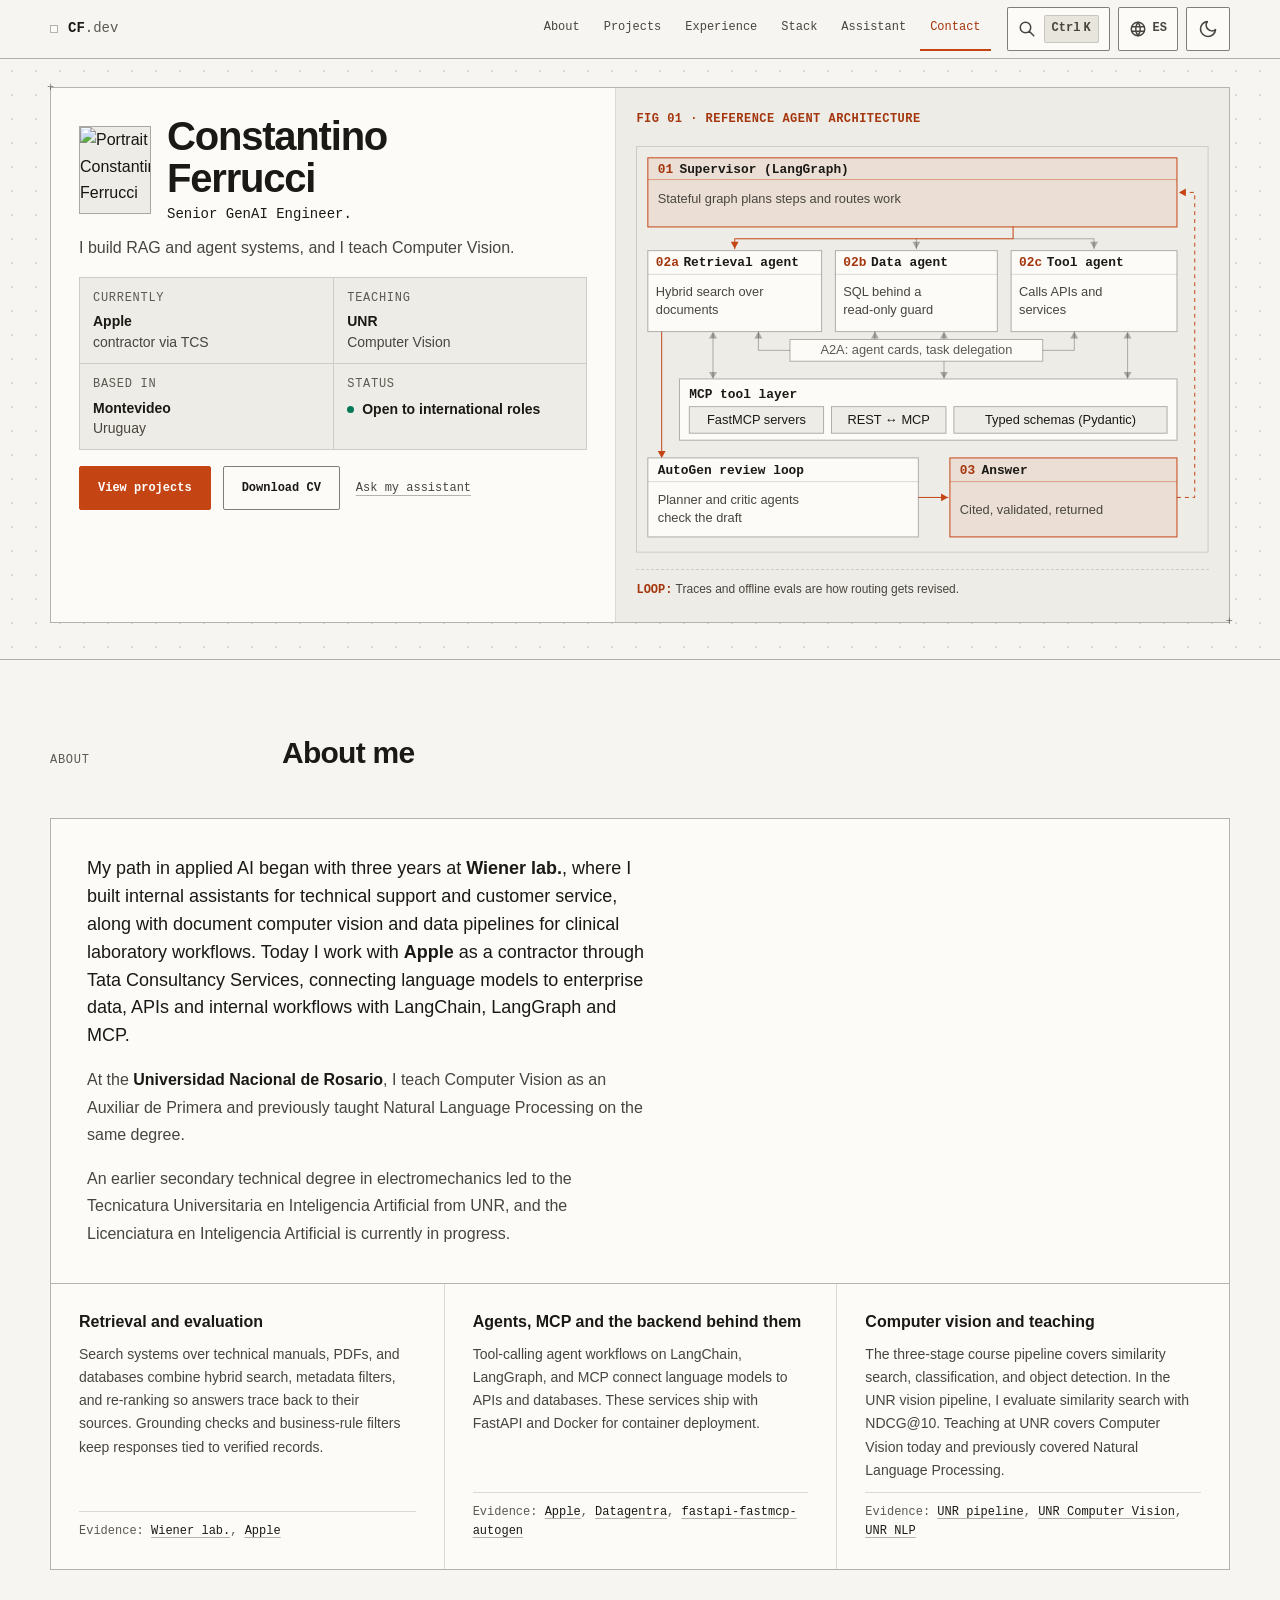
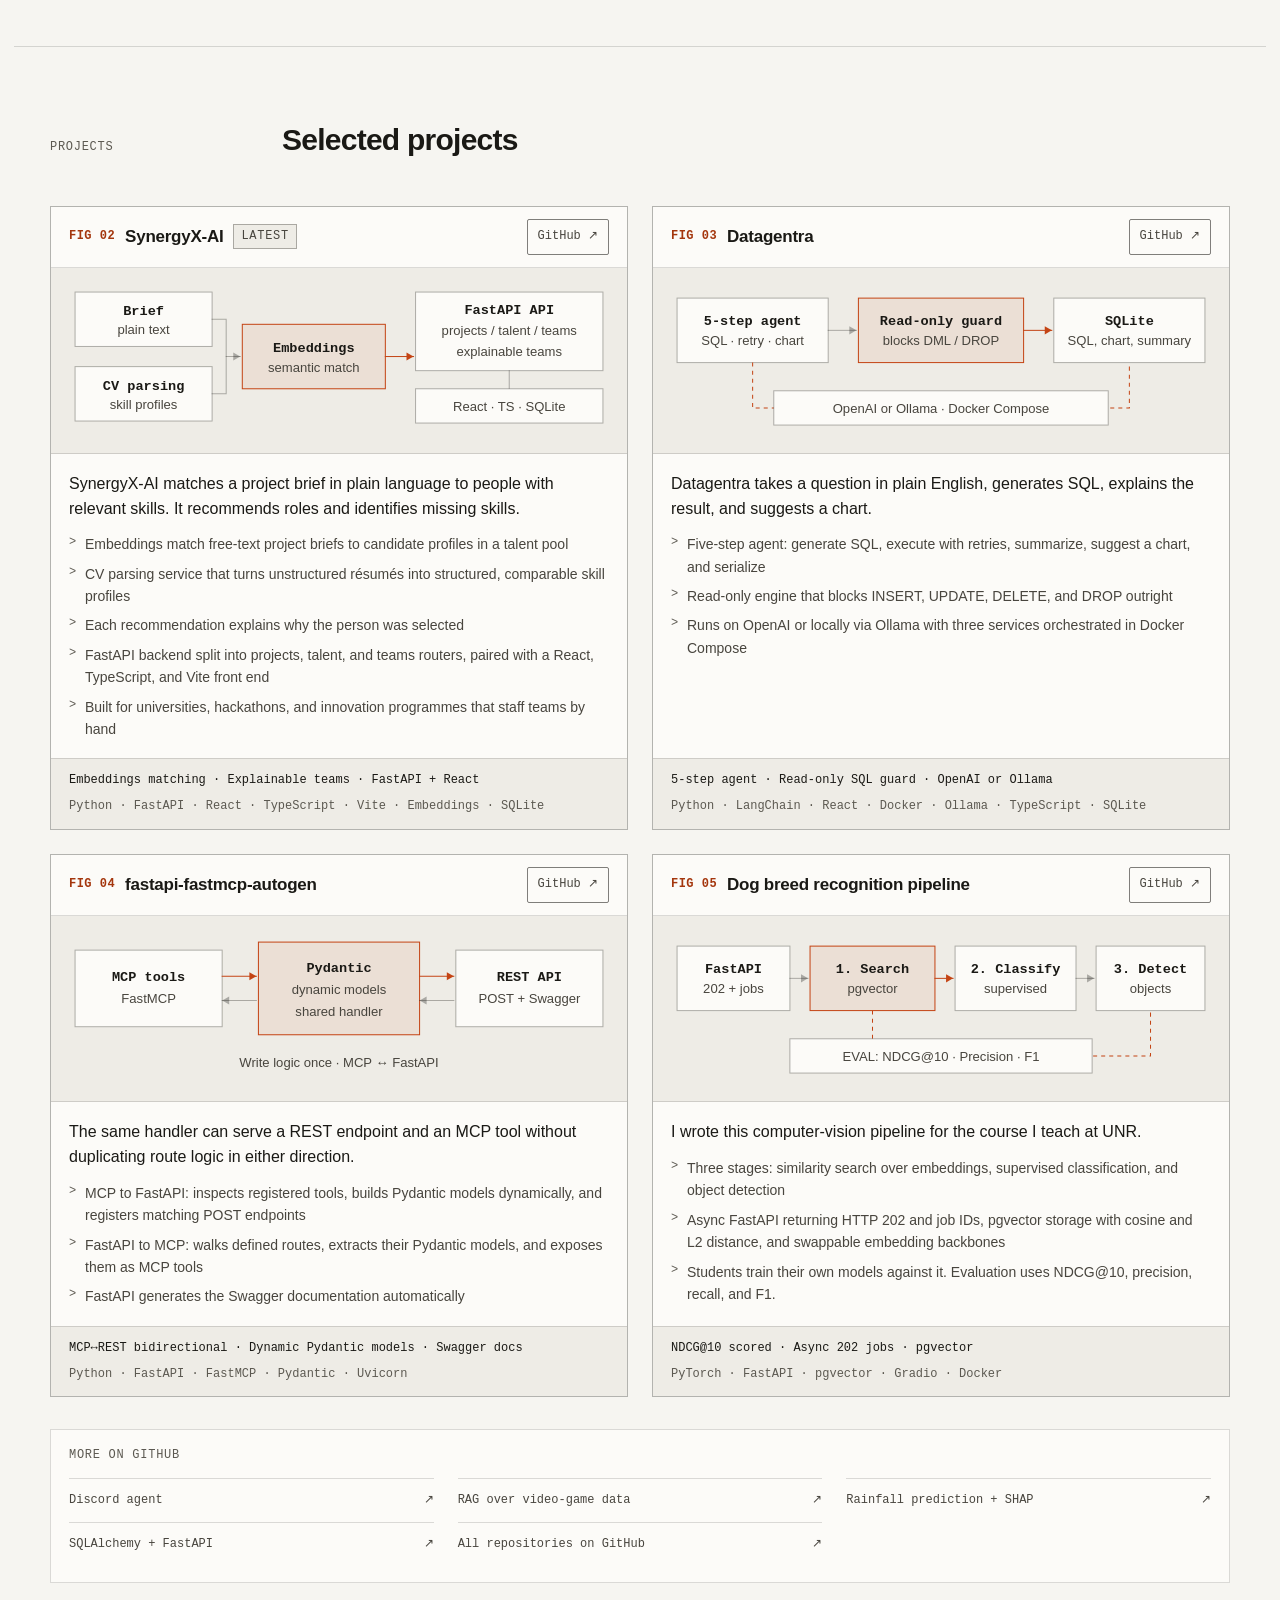
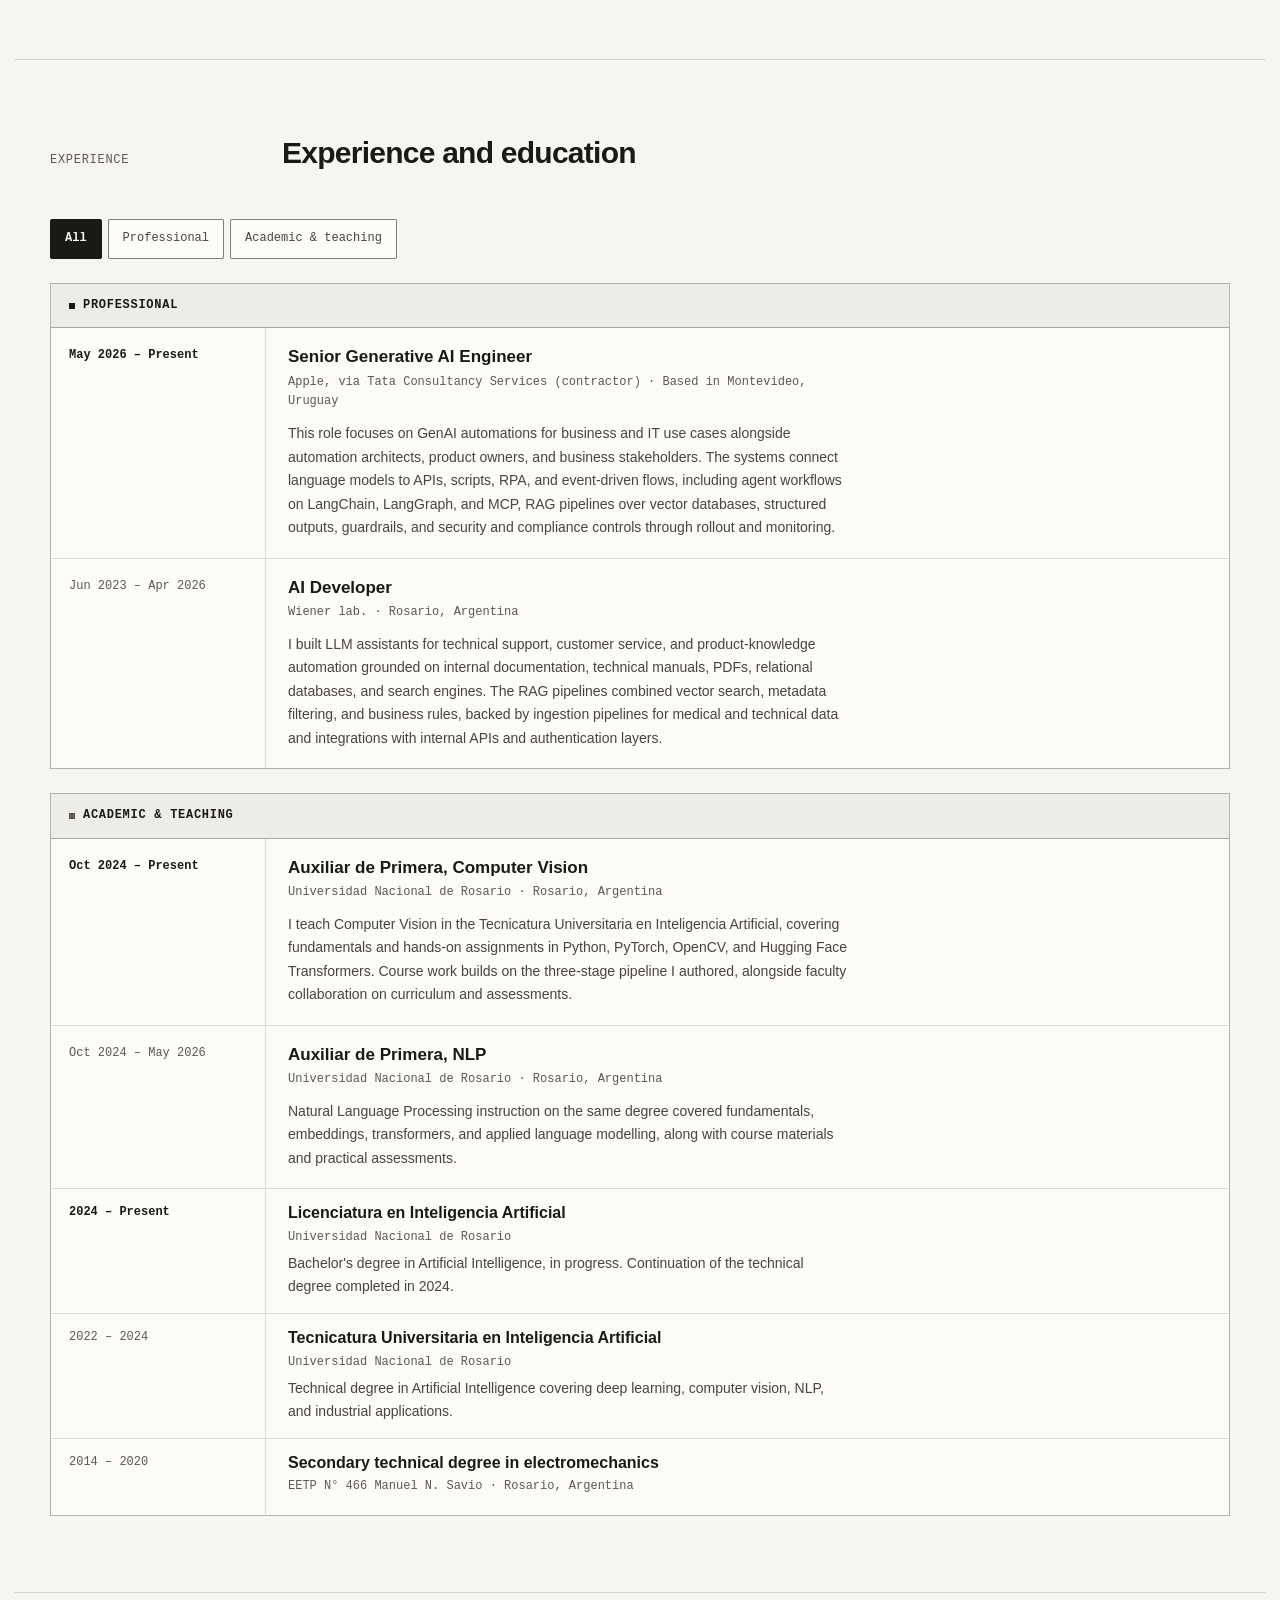
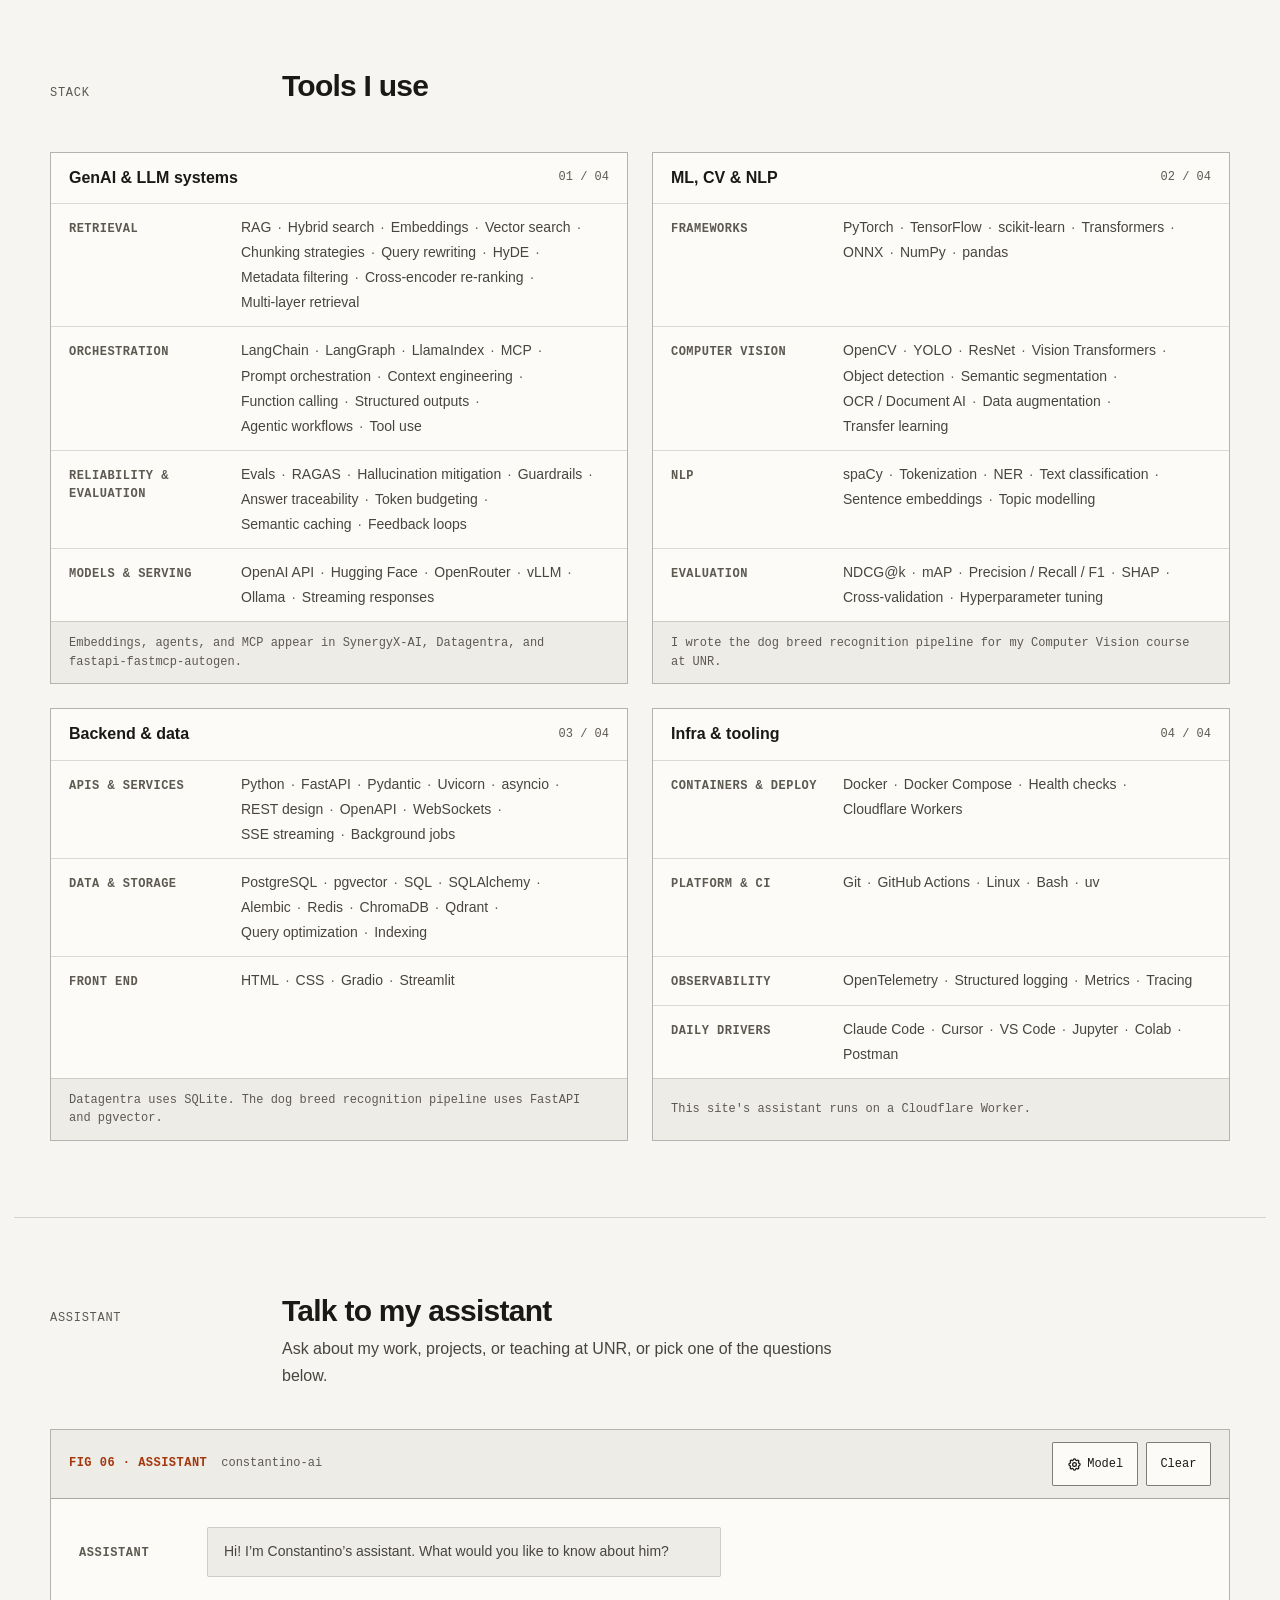
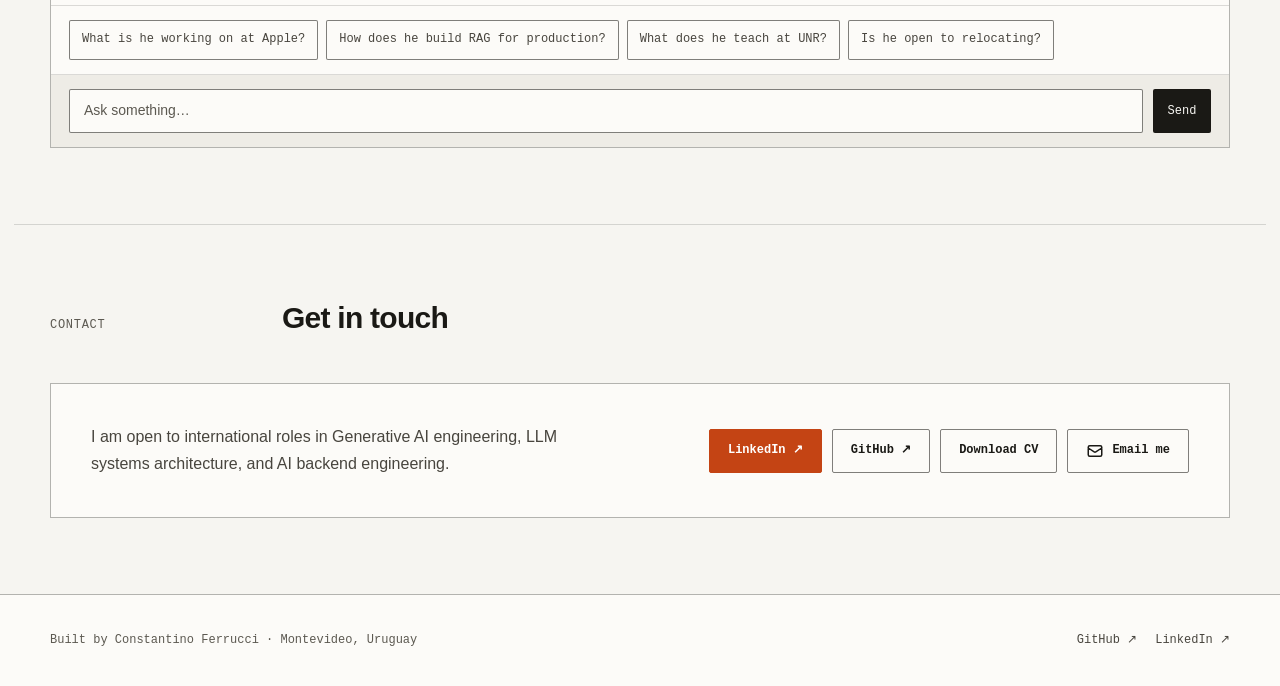
==== commit a9f60279: "feat(hero): lighten the agent figure so the hero fits the first viewport" ====
--- a/index.html
+++ b/index.html
@@ -4,7 +4,7 @@
     <meta charset="UTF-8">
     <meta name="viewport" content="width=device-width, initial-scale=1, viewport-fit=cover">
     <title>Constantino Ferrucci | Senior GenAI Engineer</title>
-    <meta name="description" content="Constantino Ferrucci — Senior Generative AI Engineer in Montevideo, Uruguay. Production RAG systems, LLM architecture and AI backend engineering. Portfolio, projects and an assistant you can ask anything.">
+    <meta name="description" content="Constantino Ferrucci, Senior Generative AI Engineer in Montevideo, Uruguay. RAG and agent systems with LangGraph and MCP, AI backends, and Computer Vision teaching at UNR. Projects, experience and an assistant you can ask.">
     <meta name="author" content="Constantino Ferrucci">
     <link rel="canonical" href="https://constantinoferrucci.com.ar/">
 
@@ -16,12 +16,12 @@
     <meta property="og:type" content="website">
     <meta property="og:url" content="https://constantinoferrucci.com.ar/">
     <meta property="og:title" content="Constantino Ferrucci | Senior GenAI Engineer">
-    <meta property="og:description" content="Senior Generative AI Engineer. Enterprise RAG architecture, retrieval quality and the backend engineering that gets LLM systems into production.">
+    <meta property="og:description" content="Senior Generative AI Engineer in Montevideo. RAG and agent systems with LangGraph and MCP, the backends behind them, and Computer Vision teaching at UNR.">
     <meta property="og:locale" content="en_US">
     <meta property="og:locale:alternate" content="es_AR">
     <meta name="twitter:card" content="summary_large_image">
     <meta name="twitter:title" content="Constantino Ferrucci | Senior GenAI Engineer">
-    <meta name="twitter:description" content="Senior Generative AI Engineer. Production RAG systems, LLM architecture, AI backend engineering.">
+    <meta name="twitter:description" content="Senior Generative AI Engineer. RAG and agent systems with LangGraph and MCP, AI backends, Computer Vision at UNR.">
     <meta property="og:image" content="https://constantinoferrucci.com.ar/assets/og/og-image.png">
     <meta property="og:image:width" content="1200">
     <meta property="og:image:height" content="630">
@@ -56,7 +56,7 @@
       "email": "mailto:constantinoferrucci@gmail.com",
       "alumniOf": { "@type": "CollegeOrUniversity", "name": "Universidad Nacional de Rosario" },
       "worksFor": { "@type": "Organization", "name": "Tata Consultancy Services" },
-      "knowsAbout": ["Generative AI", "Retrieval-Augmented Generation", "Large Language Models", "Computer Vision", "NLP", "Python", "FastAPI", "PyTorch", "Model Context Protocol"],
+      "knowsAbout": ["Generative AI", "Retrieval-Augmented Generation", "Large Language Models", "AI agents", "LangGraph", "Model Context Protocol", "Computer Vision", "NLP", "Python", "FastAPI", "PyTorch"],
       "sameAs": ["https://github.com/TinoFerrucci", "https://www.linkedin.com/in/constantinoferrucci"]
     }
     </script>
@@ -150,260 +150,229 @@
                     <figure class="hero-diagram">
                         <div class="diagram-bar">
                             <span class="fig-label" data-i18n="fig.label">FIG 01 &middot; REFERENCE AGENT ARCHITECTURE</span>
-                            <span data-i18n="fig.heading">How I structure agent systems: planning, delegation, tools and review</span>
                         </div>
 
                         <!-- Desktop / Tablet Inline 1px-stroke Reference Agent Architecture Blueprint -->
-                        <svg class="rag-svg rag-svg-wide" viewBox="0 0 580 492" preserveAspectRatio="xMidYMid meet" aria-hidden="true">
+                        <svg class="rag-svg rag-svg-wide" viewBox="0 0 580 412" preserveAspectRatio="xMidYMid meet" aria-hidden="true">
                             <title data-i18n="fig.wide">FIG 01: Reference agent architecture</title>
-                            <desc data-i18n="fig.wideDesc">01 Request enters 02 Supervisor (LangGraph), which plans and routes work across 03a Retrieval agent, 03b Data agent, and 03c Tool agent linked via A2A agent cards and task delegation. Agents call the MCP tool layer bidirectionally (FastMCP servers, REST to MCP, typed Pydantic schemas), while drafts flow from the agents row into the AutoGen review loop and 04 Answer. Dashed OpenTelemetry traces and offline evaluations return to Supervisor.</desc>
-                            <rect x="0.5" y="0.5" width="579" height="491" fill="none" stroke="var(--line)" stroke-width="1"/>
-
-                            <!-- 01 Request -> 02 Supervisor (active path) -->
-                            <path class="svg-wire-accent bp-draw bp-draw-d1" d="M188 52 L214 52"/>
-                            <polygon class="svg-arrow-accent bp-node bp-n2" points="214,52 207,48 207,56"/>
-
-                            <!-- 02 Supervisor fan-out -> 03a, 03b, 03c -->
-                            <path class="svg-wire-accent bp-draw bp-draw-d2" d="M382 90 L382 104 L100 104 L100 118"/>
-                            <path class="svg-wire bp-draw bp-draw-d2" d="M284 104 L284 118"/>
-                            <path class="svg-wire bp-draw bp-draw-d2" d="M382 104 L464 104 L464 118"/>
-                            <polygon class="svg-arrow-accent bp-node bp-n3" points="100,118 96,111 104,111"/>
-                            <polygon class="svg-arrow bp-node bp-n3" points="284,118 280,111 288,111"/>
-                            <polygon class="svg-arrow bp-node bp-n3" points="464,118 460,111 468,111"/>
+                            <desc data-i18n="fig.wideDesc">01 Supervisor (LangGraph) plans and routes work across 02a Retrieval agent, 02b Data agent, and 02c Tool agent linked via A2A agent cards and task delegation. Agents call the MCP tool layer bidirectionally (FastMCP servers, REST to MCP, typed Pydantic schemas), while drafts flow from the agents row into the AutoGen review loop and 03 Answer. Dashed OpenTelemetry traces and offline evaluations return to Supervisor.</desc>
+                            <rect x="0.5" y="0.5" width="579" height="411" fill="none" stroke="var(--line)" stroke-width="1"/>
+
+                            <!-- 01 Supervisor fan-out -> 02a, 02b, 02c -->
+                            <path class="svg-wire-accent bp-draw bp-draw-d2" d="M382 82 L382 94 L100 94 L100 104"/>
+                            <path class="svg-wire bp-draw bp-draw-d2" d="M284 94 L284 104"/>
+                            <path class="svg-wire bp-draw bp-draw-d2" d="M382 94 L464 94 L464 104"/>
+                            <polygon class="svg-arrow-accent bp-node bp-n3" points="100,104 96,97 104,97"/>
+                            <polygon class="svg-arrow bp-node bp-n3" points="284,104 280,97 288,97"/>
+                            <polygon class="svg-arrow bp-node bp-n3" points="464,104 460,97 468,97"/>
 
                             <!-- Between-agent A2A bidirectional connectors -->
-                            <path class="svg-wire bp-draw bp-draw-d3" d="M124 210 L124 232 L156 232"/>
-                            <path class="svg-wire bp-draw bp-draw-d3" d="M444 210 L444 232 L412 232"/>
-                            <polygon class="svg-arrow bp-node bp-n4" points="124,210 120,217 128,217"/>
-                            <polygon class="svg-arrow bp-node bp-n4" points="444,210 440,217 448,217"/>
-                            <path class="svg-wire bp-draw bp-draw-d3" d="M242 210 L242 221"/>
-                            <polygon class="svg-arrow bp-node bp-n4" points="242,210 238,217 246,217"/>
+                            <path class="svg-wire bp-draw bp-draw-d3" d="M124 188 L124 207 L156 207"/>
+                            <path class="svg-wire bp-draw bp-draw-d3" d="M444 188 L444 207 L412 207"/>
+                            <polygon class="svg-arrow bp-node bp-n4" points="124,188 120,195 128,195"/>
+                            <polygon class="svg-arrow bp-node bp-n4" points="444,188 440,195 448,195"/>
+                            <path class="svg-wire bp-draw bp-draw-d3" d="M242 188 L242 196"/>
+                            <polygon class="svg-arrow bp-node bp-n4" points="242,188 238,195 246,195"/>
 
                             <!-- Bidirectional agent <-> MCP tool layer wires -->
-                            <path class="svg-wire bp-draw bp-draw-d3" d="M78 212 L78 262"/>
-                            <polygon class="svg-arrow bp-node bp-n4" points="78,210 74,217 82,217"/>
-                            <polygon class="svg-arrow bp-node bp-n4" points="78,264 74,257 82,257"/>
-
-                            <path class="svg-wire bp-draw bp-draw-d3" d="M312 212 L312 221"/>
-                            <path class="svg-wire bp-draw bp-draw-d3" d="M312 243 L312 262"/>
-                            <polygon class="svg-arrow bp-node bp-n4" points="312,210 308,217 316,217"/>
-                            <polygon class="svg-arrow bp-node bp-n4" points="312,264 308,257 316,257"/>
-
-                            <path class="svg-wire bp-draw bp-draw-d3" d="M498 212 L498 262"/>
-                            <polygon class="svg-arrow bp-node bp-n4" points="498,210 494,217 502,217"/>
-                            <polygon class="svg-arrow bp-node bp-n4" points="498,264 494,257 502,257"/>
+                            <path class="svg-wire bp-draw bp-draw-d3" d="M78 190 L78 234"/>
+                            <polygon class="svg-arrow bp-node bp-n4" points="78,188 74,195 82,195"/>
+                            <polygon class="svg-arrow bp-node bp-n4" points="78,236 74,229 82,229"/>
+
+                            <path class="svg-wire bp-draw bp-draw-d3" d="M312 190 L312 196"/>
+                            <path class="svg-wire bp-draw bp-draw-d3" d="M312 218 L312 234"/>
+                            <polygon class="svg-arrow bp-node bp-n4" points="312,188 308,195 316,195"/>
+                            <polygon class="svg-arrow bp-node bp-n4" points="312,236 308,229 316,229"/>
+
+                            <path class="svg-wire bp-draw bp-draw-d3" d="M498 190 L498 234"/>
+                            <polygon class="svg-arrow bp-node bp-n4" points="498,188 494,195 502,195"/>
+                            <polygon class="svg-arrow bp-node bp-n4" points="498,236 494,229 502,229"/>
 
                             <!-- Agents row -> AutoGen review loop (active draft path bypassing MCP tool layer) -->
-                            <path class="svg-wire-accent bp-draw bp-draw-d4" d="M26 210 L26 352"/>
-                            <polygon class="svg-arrow-accent bp-node bp-n5" points="26,354 22,347 30,347"/>
-
-                            <!-- AutoGen review loop -> 04 Answer (active path) -->
-                            <path class="svg-wire-accent bp-draw bp-draw-d5" d="M286 396 L316 396"/>
-                            <polygon class="svg-arrow-accent bp-node bp-n6" points="316,396 309,392 309,400"/>
-
-                            <!-- Dashed vermilion feedback loop: 04 Answer -> 02 Supervisor -->
-                            <path class="svg-wire-loop bp-loop-draw" d="M432 438 L432 472 L566 472 L566 52 L550 52"/>
-                            <polygon class="svg-arrow-accent bp-loop-draw" points="550,52 557,48 557,56"/>
-                            <text class="svg-note bp-loop-draw" x="14" y="476" data-i18n="fig.traces_offline_evals_inform_routing_opentelemetry">Traces + offline evals inform routing (OpenTelemetry)</text>
-
-                            <!-- 01 Request -->
-                            <g class="bp-node bp-n1">
-                                <rect class="svg-box" x="12" y="14" width="176" height="76"/>
-                                <line x1="12" y1="38" x2="188" y2="38" stroke="var(--line)" stroke-width="1"/>
-                                <text class="svg-idx" x="22" y="30" data-i18n="fig.01">01</text>
-                                <text class="svg-label" x="44" y="30" data-i18n="fig.request">Request</text>
-                                <text class="svg-sub" x="22" y="59" data-i18n="fig.user_goal_enters">User goal enters</text>
-                                <text class="svg-sub" x="22" y="77" data-i18n="fig.the_graph">the graph</text>
-                            </g>
-
-                            <!-- 02 Supervisor (LangGraph) — key node -->
+                            <path class="svg-wire-accent bp-draw bp-draw-d4" d="M26 188 L26 314"/>
+                            <polygon class="svg-arrow-accent bp-node bp-n5" points="26,316 22,309 30,309"/>
+
+                            <!-- AutoGen review loop -> 03 Answer (active path) -->
+                            <path class="svg-wire-accent bp-draw bp-draw-d5" d="M286 356 L316 356"/>
+                            <polygon class="svg-arrow-accent bp-node bp-n6" points="316,356 309,352 309,360"/>
+
+                            <!-- Dashed vermilion feedback loop: 03 Answer -> 01 Supervisor -->
+                            <path class="svg-wire-loop bp-loop-draw" d="M548 356 L566 356 L566 47 L550 47"/>
+                            <polygon class="svg-arrow-accent bp-loop-draw" points="550,47 557,43 557,51"/>
+
+                            <!-- 01 Supervisor (LangGraph) — key node -->
                             <g class="bp-node bp-n2">
-                                <rect class="svg-box-accent" x="216" y="14" width="332" height="76"/>
-                                <line x1="216" y1="38" x2="548" y2="38" stroke="var(--accent)" stroke-width="1" stroke-opacity="0.45"/>
-                                <text class="svg-idx" x="226" y="30" data-i18n="fig.02">02</text>
-                                <text class="svg-label" x="248" y="30" data-i18n="fig.supervisor_langgraph">Supervisor (LangGraph)</text>
-                                <text class="svg-sub" x="226" y="64" data-i18n="fig.stateful_graph_plans_steps_and_routes_work">Stateful graph plans steps and routes work</text>
-                            </g>
-
-                            <!-- 03a Retrieval agent -->
+                                <rect class="svg-box-accent" x="12" y="12" width="536" height="70"/>
+                                <line x1="12" y1="34" x2="548" y2="34" stroke="var(--accent)" stroke-width="1" stroke-opacity="0.45"/>
+                                <text class="svg-idx" x="22" y="27" data-i18n="fig.idx_supervisor">01</text>
+                                <text class="svg-label" x="44" y="27" data-i18n="fig.supervisor_langgraph">Supervisor (LangGraph)</text>
+                                <text class="svg-sub" x="22" y="58" data-i18n="fig.stateful_graph_plans_steps_and_routes_work">Stateful graph plans steps and routes work</text>
+                            </g>
+
+                            <!-- 02a Retrieval agent -->
                             <g class="bp-node bp-n3">
-                                <rect class="svg-box" x="12" y="120" width="176" height="90"/>
-                                <line x1="12" y1="144" x2="188" y2="144" stroke="var(--line)" stroke-width="1"/>
-                                <text class="svg-idx" x="20" y="136" data-i18n="fig.03a">03a</text>
-                                <text class="svg-label" x="48" y="136" data-i18n="fig.retrieval_agent">Retrieval agent</text>
-                                <text class="svg-sub" x="20" y="167" data-i18n="fig.hybrid_search_over">Hybrid search over</text>
-                                <text class="svg-sub" x="20" y="185" data-i18n="fig.documents">documents</text>
-                            </g>
-
-                            <!-- 03b Data agent -->
+                                <rect class="svg-box" x="12" y="106" width="176" height="82"/>
+                                <line x1="12" y1="130" x2="188" y2="130" stroke="var(--line)" stroke-width="1"/>
+                                <text class="svg-idx" x="20" y="122" data-i18n="fig.idx_retrieval">02a</text>
+                                <text class="svg-label" x="48" y="122" data-i18n="fig.retrieval_agent">Retrieval agent</text>
+                                <text class="svg-sub" x="20" y="152" data-i18n="fig.hybrid_search_over">Hybrid search over</text>
+                                <text class="svg-sub" x="20" y="170" data-i18n="fig.documents">documents</text>
+                            </g>
+
+                            <!-- 02b Data agent -->
                             <g class="bp-node bp-n3">
-                                <rect class="svg-box" x="202" y="120" width="164" height="90"/>
-                                <line x1="202" y1="144" x2="366" y2="144" stroke="var(--line)" stroke-width="1"/>
-                                <text class="svg-idx" x="210" y="136" data-i18n="fig.03b">03b</text>
-                                <text class="svg-label" x="238" y="136" data-i18n="fig.data_agent">Data agent</text>
-                                <text class="svg-sub" x="210" y="167" data-i18n="fig.sql_behind_a">SQL behind a</text>
-                                <text class="svg-sub" x="210" y="185" data-i18n="fig.read_only_guard">read-only guard</text>
-                            </g>
-
-                            <!-- 03c Tool agent -->
+                                <rect class="svg-box" x="202" y="106" width="164" height="82"/>
+                                <line x1="202" y1="130" x2="366" y2="130" stroke="var(--line)" stroke-width="1"/>
+                                <text class="svg-idx" x="210" y="122" data-i18n="fig.idx_data">02b</text>
+                                <text class="svg-label" x="238" y="122" data-i18n="fig.data_agent">Data agent</text>
+                                <text class="svg-sub" x="210" y="152" data-i18n="fig.sql_behind_a">SQL behind a</text>
+                                <text class="svg-sub" x="210" y="170" data-i18n="fig.read_only_guard">read-only guard</text>
+                            </g>
+
+                            <!-- 02c Tool agent -->
                             <g class="bp-node bp-n3">
-                                <rect class="svg-box" x="380" y="120" width="168" height="90"/>
-                                <line x1="380" y1="144" x2="548" y2="144" stroke="var(--line)" stroke-width="1"/>
-                                <text class="svg-idx" x="388" y="136" data-i18n="fig.03c">03c</text>
-                                <text class="svg-label" x="416" y="136" data-i18n="fig.tool_agent">Tool agent</text>
-                                <text class="svg-sub" x="388" y="167" data-i18n="fig.calls_apis_and">Calls APIs and</text>
-                                <text class="svg-sub" x="388" y="185" data-i18n="fig.services">services</text>
+                                <rect class="svg-box" x="380" y="106" width="168" height="82"/>
+                                <line x1="380" y1="130" x2="548" y2="130" stroke="var(--line)" stroke-width="1"/>
+                                <text class="svg-idx" x="388" y="122" data-i18n="fig.idx_tool">02c</text>
+                                <text class="svg-label" x="416" y="122" data-i18n="fig.tool_agent">Tool agent</text>
+                                <text class="svg-sub" x="388" y="152" data-i18n="fig.calls_apis_and">Calls APIs and</text>
+                                <text class="svg-sub" x="388" y="170" data-i18n="fig.services">services</text>
                             </g>
 
                             <!-- A2A label pill on between-agent connector -->
                             <g class="bp-node bp-n4">
-                                <rect class="svg-box" x="156" y="221" width="256" height="22"/>
-                                <text class="svg-note" x="284" y="236" text-anchor="middle" data-i18n="fig.a2a_agent_cards_task_delegation">A2A: agent cards, task delegation</text>
+                                <rect class="svg-box" x="156" y="196" width="256" height="22"/>
+                                <text class="svg-note" x="284" y="211" text-anchor="middle" data-i18n="fig.a2a_agent_cards_task_delegation">A2A: agent cards, task delegation</text>
                             </g>
 
                             <!-- MCP tool layer band (offset right of x=26 active draft rail) -->
                             <g class="bp-node bp-n4">
-                                <rect class="svg-box" x="44" y="264" width="504" height="66"/>
-                                <text class="svg-label" x="54" y="283" data-i18n="fig.mcp_tool_layer">MCP tool layer</text>
-                                <rect class="svg-chip" x="54" y="293" width="136" height="27"/>
-                                <text class="svg-chip-text" x="122" y="311" text-anchor="middle" data-i18n="fig.fastmcp_servers">FastMCP servers</text>
-                                <rect class="svg-chip" x="198" y="293" width="116" height="27"/>
-                                <text class="svg-chip-text" x="256" y="311" text-anchor="middle" data-i18n="fig.rest_harr_mcp">REST &harr; MCP</text>
-                                <rect class="svg-chip" x="322" y="293" width="216" height="27"/>
-                                <text class="svg-chip-text" x="430" y="311" text-anchor="middle" data-i18n="fig.typed_schemas_pydantic">Typed schemas (Pydantic)</text>
+                                <rect class="svg-box" x="44" y="236" width="504" height="62"/>
+                                <text class="svg-label" x="54" y="255" data-i18n="fig.mcp_tool_layer">MCP tool layer</text>
+                                <rect class="svg-chip" x="54" y="264" width="136" height="27"/>
+                                <text class="svg-chip-text" x="122" y="282" text-anchor="middle" data-i18n="fig.fastmcp_servers">FastMCP servers</text>
+                                <rect class="svg-chip" x="198" y="264" width="116" height="27"/>
+                                <text class="svg-chip-text" x="256" y="282" text-anchor="middle" data-i18n="fig.rest_harr_mcp">REST &harr; MCP</text>
+                                <rect class="svg-chip" x="322" y="264" width="216" height="27"/>
+                                <text class="svg-chip-text" x="430" y="282" text-anchor="middle" data-i18n="fig.typed_schemas_pydantic">Typed schemas (Pydantic)</text>
                             </g>
 
                             <!-- AutoGen review loop -->
                             <g class="bp-node bp-n5">
-                                <rect class="svg-box" x="12" y="354" width="274" height="84"/>
-                                <line x1="12" y1="378" x2="286" y2="378" stroke="var(--line)" stroke-width="1"/>
-                                <text class="svg-label" x="22" y="370" data-i18n="fig.autogen_review_loop">AutoGen review loop</text>
-                                <text class="svg-sub" x="22" y="401" data-i18n="fig.planner_and_critic_agents">Planner and critic agents</text>
-                                <text class="svg-sub" x="22" y="419" data-i18n="fig.check_the_draft">check the draft</text>
-                            </g>
-
-                            <!-- 04 Answer — key node -->
+                                <rect class="svg-box" x="12" y="316" width="274" height="80"/>
+                                <line x1="12" y1="340" x2="286" y2="340" stroke="var(--line)" stroke-width="1"/>
+                                <text class="svg-label" x="22" y="332" data-i18n="fig.autogen_review_loop">AutoGen review loop</text>
+                                <text class="svg-sub" x="22" y="363" data-i18n="fig.planner_and_critic_agents">Planner and critic agents</text>
+                                <text class="svg-sub" x="22" y="381" data-i18n="fig.check_the_draft">check the draft</text>
+                            </g>
+
+                            <!-- 03 Answer — key node -->
                             <g class="bp-node bp-n6">
-                                <rect class="svg-box-accent" x="318" y="354" width="230" height="84"/>
-                                <line x1="318" y1="378" x2="548" y2="378" stroke="var(--accent)" stroke-width="1" stroke-opacity="0.45"/>
-                                <text class="svg-idx" x="328" y="370" data-i18n="fig.04">04</text>
-                                <text class="svg-label" x="350" y="370" data-i18n="fig.answer">Answer</text>
-                                <text class="svg-sub" x="328" y="407" data-i18n="fig.cited_validated_returned">Cited, validated, returned</text>
+                                <rect class="svg-box-accent" x="318" y="316" width="230" height="80"/>
+                                <line x1="318" y1="340" x2="548" y2="340" stroke="var(--accent)" stroke-width="1" stroke-opacity="0.45"/>
+                                <text class="svg-idx" x="328" y="332" data-i18n="fig.idx_answer">03</text>
+                                <text class="svg-label" x="350" y="332" data-i18n="fig.answer">Answer</text>
+                                <text class="svg-sub" x="328" y="373" data-i18n="fig.cited_validated_returned">Cited, validated, returned</text>
                             </g>
                         </svg>
 
                         <!-- Narrow-screen Vertical Reference Agent Blueprint (keeps all text >= 12px at 360px) -->
-                        <svg class="rag-svg rag-svg-vertical" viewBox="0 0 310 816" preserveAspectRatio="xMidYMid meet" aria-hidden="true">
+                        <svg class="rag-svg rag-svg-vertical" viewBox="0 0 310 656" preserveAspectRatio="xMidYMid meet" aria-hidden="true">
                             <title data-i18n="fig.vertical">FIG 01: Vertical reference agent architecture</title>
-                            <desc data-i18n="fig.verticalDesc">Vertical flow from 01 Request to 02 Supervisor (LangGraph), through 03a Retrieval agent, 03b Data agent, and 03c Tool agent connected by A2A delegation, with bidirectional calls to the MCP tool layer and drafts routed from the agents into the AutoGen review loop and 04 Answer, plus a dashed OpenTelemetry feedback loop returning to Supervisor.</desc>
-                            <rect x="0.5" y="0.5" width="309" height="815" fill="none" stroke="var(--line)" stroke-width="1"/>
-
-                            <!-- Vertical wires -->
-                            <path class="svg-wire-accent bp-draw bp-draw-d1" d="M142 74 L142 92"/>
-                            <polygon class="svg-arrow-accent bp-node bp-n2" points="142,92 138,85 146,85"/>
-
-                            <path class="svg-wire-accent bp-draw bp-draw-d2" d="M142 170 L142 188"/>
-                            <polygon class="svg-arrow-accent bp-node bp-n3" points="142,188 138,181 146,181"/>
+                            <desc data-i18n="fig.verticalDesc">Vertical flow from 01 Supervisor (LangGraph), through 02a Retrieval agent, 02b Data agent, and 02c Tool agent connected by A2A delegation, with bidirectional calls to the MCP tool layer and drafts routed from the agents into the AutoGen review loop and 03 Answer, plus a dashed OpenTelemetry feedback loop returning to Supervisor.</desc>
+                            <rect x="0.5" y="0.5" width="309" height="655" fill="none" stroke="var(--line)" stroke-width="1"/>
+
+                            <!-- Supervisor -> 02a -->
+                            <path class="svg-wire-accent bp-draw bp-draw-d1" d="M142 86 L142 102"/>
+                            <polygon class="svg-arrow-accent bp-node bp-n2" points="142,102 138,95 146,95"/>
 
                             <!-- Agents <-> MCP tool layer bidirectional -->
-                            <path class="svg-wire bp-draw bp-draw-d3" d="M153 432 L153 448"/>
-                            <polygon class="svg-arrow bp-node bp-n4" points="153,430 149,437 157,437"/>
-                            <polygon class="svg-arrow bp-node bp-n4" points="153,450 149,443 157,443"/>
+                            <path class="svg-wire bp-draw bp-draw-d3" d="M153 346 L153 358"/>
+                            <polygon class="svg-arrow bp-node bp-n4" points="153,344 149,351 157,351"/>
+                            <polygon class="svg-arrow bp-node bp-n4" points="153,360 149,353 157,353"/>
 
                             <!-- Agents row -> AutoGen review loop (active draft path bypassing MCP tool layer) -->
-                            <path class="svg-wire-accent bp-draw bp-draw-d4" d="M20 430 L20 576"/>
-                            <polygon class="svg-arrow-accent bp-node bp-n5" points="20,578 16,571 24,571"/>
-
-                            <path class="svg-wire-accent bp-draw bp-draw-d5" d="M142 652 L142 670"/>
-                            <polygon class="svg-arrow-accent bp-node bp-n6" points="142,670 138,663 146,663"/>
-
-                            <!-- Dashed vermilion return loop in right gutter: 04 Answer -> 02 Supervisor -->
-                            <path class="svg-wire-loop bp-loop-draw" d="M274 704 L296 704 L296 132 L276 132"/>
-                            <polygon class="svg-arrow-accent bp-loop-draw" points="276,132 283,128 283,136"/>
-                            <text class="svg-note bp-loop-draw" x="12" y="772" data-i18n="fig.traces_offline_evals_inform">Traces + offline evals inform</text>
-                            <text class="svg-note bp-loop-draw" x="12" y="790" data-i18n="fig.routing_opentelemetry">routing (OpenTelemetry)</text>
-
-                            <!-- 01 Request -->
-                            <g class="bp-node bp-n1">
-                                <rect class="svg-box" x="10" y="10" width="264" height="64"/>
-                                <line x1="10" y1="34" x2="274" y2="34" stroke="var(--line)" stroke-width="1"/>
-                                <text class="svg-idx" x="20" y="26" data-i18n="fig.01">01</text>
-                                <text class="svg-label" x="44" y="26" data-i18n="fig.request">Request</text>
-                                <text class="svg-sub" x="20" y="56" data-i18n="fig.user_goal_enters_the_graph">User goal enters the graph</text>
-                            </g>
-
-                            <!-- 02 Supervisor (LangGraph) -->
+                            <path class="svg-wire-accent bp-draw bp-draw-d4" d="M20 344 L20 478"/>
+                            <polygon class="svg-arrow-accent bp-node bp-n5" points="20,480 16,473 24,473"/>
+
+                            <path class="svg-wire-accent bp-draw bp-draw-d5" d="M142 554 L142 570"/>
+                            <polygon class="svg-arrow-accent bp-node bp-n6" points="142,570 138,563 146,563"/>
+
+                            <!-- Dashed vermilion return loop in right gutter: 03 Answer -> 01 Supervisor -->
+                            <path class="svg-wire-loop bp-loop-draw" d="M274 604 L296 604 L296 48 L276 48"/>
+                            <polygon class="svg-arrow-accent bp-loop-draw" points="276,48 283,44 283,52"/>
+
+                            <!-- 01 Supervisor (LangGraph) -->
                             <g class="bp-node bp-n2">
-                                <rect class="svg-box-accent" x="10" y="94" width="264" height="76"/>
-                                <line x1="10" y1="118" x2="274" y2="118" stroke="var(--accent)" stroke-width="1" stroke-opacity="0.45"/>
-                                <text class="svg-idx" x="20" y="110" data-i18n="fig.02">02</text>
-                                <text class="svg-label" x="44" y="110" data-i18n="fig.supervisor_langgraph">Supervisor (LangGraph)</text>
-                                <text class="svg-sub" x="20" y="139" data-i18n="fig.stateful_graph_plans_steps">Stateful graph plans steps</text>
-                                <text class="svg-sub" x="20" y="157" data-i18n="fig.and_routes_work">and routes work</text>
-                            </g>
-
-                            <!-- 03a / 03b / 03c stacked agents -->
+                                <rect class="svg-box-accent" x="10" y="10" width="264" height="76"/>
+                                <line x1="10" y1="34" x2="274" y2="34" stroke="var(--accent)" stroke-width="1" stroke-opacity="0.45"/>
+                                <text class="svg-idx" x="20" y="26" data-i18n="fig.idx_supervisor">01</text>
+                                <text class="svg-label" x="44" y="26" data-i18n="fig.supervisor_langgraph">Supervisor (LangGraph)</text>
+                                <text class="svg-sub" x="20" y="55" data-i18n="fig.stateful_graph_plans_steps">Stateful graph plans steps</text>
+                                <text class="svg-sub" x="20" y="73" data-i18n="fig.and_routes_work">and routes work</text>
+                            </g>
+
+                            <!-- 02a / 02b / 02c stacked agents -->
                             <g class="bp-node bp-n3">
-                                <rect class="svg-box" x="10" y="190" width="264" height="62"/>
-                                <line x1="10" y1="214" x2="274" y2="214" stroke="var(--line)" stroke-width="1"/>
-                                <text class="svg-idx" x="20" y="206" data-i18n="fig.03a">03a</text>
-                                <text class="svg-label" x="50" y="206" data-i18n="fig.retrieval_agent">Retrieval agent</text>
-                                <text class="svg-sub" x="20" y="236" data-i18n="fig.hybrid_search_over_documents">Hybrid search over documents</text>
-
-                                <rect class="svg-box" x="10" y="260" width="264" height="62"/>
-                                <line x1="10" y1="284" x2="274" y2="284" stroke="var(--line)" stroke-width="1"/>
-                                <text class="svg-idx" x="20" y="276" data-i18n="fig.03b">03b</text>
-                                <text class="svg-label" x="50" y="276" data-i18n="fig.data_agent">Data agent</text>
-                                <text class="svg-sub" x="20" y="306" data-i18n="fig.sql_behind_a_read_only_guard">SQL behind a read-only guard</text>
-
-                                <rect class="svg-box" x="10" y="330" width="264" height="62"/>
-                                <line x1="10" y1="354" x2="274" y2="354" stroke="var(--line)" stroke-width="1"/>
-                                <text class="svg-idx" x="20" y="346" data-i18n="fig.03c">03c</text>
-                                <text class="svg-label" x="50" y="346" data-i18n="fig.tool_agent">Tool agent</text>
-                                <text class="svg-sub" x="20" y="376" data-i18n="fig.calls_apis_and_services">Calls APIs and services</text>
+                                <rect class="svg-box" x="10" y="104" width="264" height="62"/>
+                                <line x1="10" y1="128" x2="274" y2="128" stroke="var(--line)" stroke-width="1"/>
+                                <text class="svg-idx" x="20" y="120" data-i18n="fig.idx_retrieval">02a</text>
+                                <text class="svg-label" x="50" y="120" data-i18n="fig.retrieval_agent">Retrieval agent</text>
+                                <text class="svg-sub" x="20" y="150" data-i18n="fig.hybrid_search_over_documents">Hybrid search over documents</text>
+
+                                <rect class="svg-box" x="10" y="174" width="264" height="62"/>
+                                <line x1="10" y1="198" x2="274" y2="198" stroke="var(--line)" stroke-width="1"/>
+                                <text class="svg-idx" x="20" y="190" data-i18n="fig.idx_data">02b</text>
+                                <text class="svg-label" x="50" y="190" data-i18n="fig.data_agent">Data agent</text>
+                                <text class="svg-sub" x="20" y="220" data-i18n="fig.sql_behind_a_read_only_guard">SQL behind a read-only guard</text>
+
+                                <rect class="svg-box" x="10" y="244" width="264" height="62"/>
+                                <line x1="10" y1="268" x2="274" y2="268" stroke="var(--line)" stroke-width="1"/>
+                                <text class="svg-idx" x="20" y="260" data-i18n="fig.idx_tool">02c</text>
+                                <text class="svg-label" x="50" y="260" data-i18n="fig.tool_agent">Tool agent</text>
+                                <text class="svg-sub" x="20" y="290" data-i18n="fig.calls_apis_and_services">Calls APIs and services</text>
 
                                 <!-- A2A connector bar -->
-                                <rect class="svg-chip" x="10" y="400" width="264" height="30"/>
-                                <text class="svg-note" x="142" y="419" text-anchor="middle" data-i18n="fig.a2a_agent_cards_task_delegation">A2A: agent cards, task delegation</text>
+                                <rect class="svg-chip" x="10" y="314" width="264" height="30"/>
+                                <text class="svg-note" x="142" y="333" text-anchor="middle" data-i18n="fig.a2a_agent_cards_task_delegation">A2A: agent cards, task delegation</text>
                             </g>
 
                             <!-- MCP tool layer (offset right of x=20 active draft rail) -->
                             <g class="bp-node bp-n4">
-                                <rect class="svg-box" x="32" y="450" width="242" height="108"/>
-                                <text class="svg-label" x="42" y="470" data-i18n="fig.mcp_tool_layer">MCP tool layer</text>
-                                <rect class="svg-chip" x="42" y="482" width="124" height="28"/>
-                                <text class="svg-chip-text" x="104" y="500" text-anchor="middle" data-i18n="fig.fastmcp_servers">FastMCP servers</text>
-                                <rect class="svg-chip" x="172" y="482" width="92" height="28"/>
-                                <text class="svg-chip-text" x="218" y="500" text-anchor="middle" data-i18n="fig.rest_harr_mcp">REST &harr; MCP</text>
-                                <rect class="svg-chip" x="42" y="518" width="222" height="28"/>
-                                <text class="svg-chip-text" x="153" y="536" text-anchor="middle" data-i18n="fig.typed_schemas_pydantic">Typed schemas (Pydantic)</text>
+                                <rect class="svg-box" x="32" y="362" width="242" height="104"/>
+                                <text class="svg-label" x="42" y="382" data-i18n="fig.mcp_tool_layer">MCP tool layer</text>
+                                <rect class="svg-chip" x="42" y="392" width="130" height="28"/>
+                                <text class="svg-chip-text" x="107" y="410" text-anchor="middle" data-i18n="fig.fastmcp_servers">FastMCP servers</text>
+                                <rect class="svg-chip" x="176" y="392" width="88" height="28"/>
+                                <text class="svg-chip-text" x="220" y="410" text-anchor="middle" data-i18n="fig.rest_harr_mcp">REST &harr; MCP</text>
+                                <rect class="svg-chip" x="42" y="426" width="222" height="28"/>
+                                <text class="svg-chip-text" x="153" y="444" text-anchor="middle" data-i18n="fig.typed_schemas_pydantic">Typed schemas (Pydantic)</text>
                             </g>
 
                             <!-- AutoGen review loop -->
                             <g class="bp-node bp-n5">
-                                <rect class="svg-box" x="10" y="578" width="264" height="74"/>
-                                <line x1="10" y1="602" x2="274" y2="602" stroke="var(--line)" stroke-width="1"/>
-                                <text class="svg-label" x="20" y="594" data-i18n="fig.autogen_review_loop">AutoGen review loop</text>
-                                <text class="svg-sub" x="20" y="623" data-i18n="fig.planner_and_critic_agents">Planner and critic agents</text>
-                                <text class="svg-sub" x="20" y="641" data-i18n="fig.check_the_draft">check the draft</text>
-                            </g>
-
-                            <!-- 04 Answer -->
+                                <rect class="svg-box" x="10" y="480" width="264" height="74"/>
+                                <line x1="10" y1="504" x2="274" y2="504" stroke="var(--line)" stroke-width="1"/>
+                                <text class="svg-label" x="20" y="496" data-i18n="fig.autogen_review_loop">AutoGen review loop</text>
+                                <text class="svg-sub" x="20" y="525" data-i18n="fig.planner_and_critic_agents">Planner and critic agents</text>
+                                <text class="svg-sub" x="20" y="543" data-i18n="fig.check_the_draft">check the draft</text>
+                            </g>
+
+                            <!-- 03 Answer -->
                             <g class="bp-node bp-n6">
-                                <rect class="svg-box-accent" x="10" y="672" width="264" height="64"/>
-                                <line x1="10" y1="696" x2="274" y2="696" stroke="var(--accent)" stroke-width="1" stroke-opacity="0.45"/>
-                                <text class="svg-idx" x="20" y="688" data-i18n="fig.04">04</text>
-                                <text class="svg-label" x="44" y="688" data-i18n="fig.answer">Answer</text>
-                                <text class="svg-sub" x="20" y="718" data-i18n="fig.cited_validated_returned">Cited, validated, returned</text>
+                                <rect class="svg-box-accent" x="10" y="572" width="264" height="64"/>
+                                <line x1="10" y1="596" x2="274" y2="596" stroke="var(--accent)" stroke-width="1" stroke-opacity="0.45"/>
+                                <text class="svg-idx" x="20" y="588" data-i18n="fig.idx_answer">03</text>
+                                <text class="svg-label" x="44" y="588" data-i18n="fig.answer">Answer</text>
+                                <text class="svg-sub" x="20" y="618" data-i18n="fig.cited_validated_returned">Cited, validated, returned</text>
                             </g>
                         </svg>
 
                         <ol class="sr-only">
-                            <li data-i18n="fig.step1">01 Request: User goal enters the graph.</li>
-                            <li data-i18n="fig.step2">02 Supervisor (LangGraph): Stateful graph plans steps and routes work to three specialist agents.</li>
-                            <li data-i18n="fig.step3">03a Retrieval agent: Hybrid search over documents. 03b Data agent: SQL behind a read-only guard. 03c Tool agent: Calls APIs and services. Agents coordinate via A2A agent cards and task delegation, and exchange calls bidirectionally with the MCP tool layer (FastMCP servers, REST to MCP, and typed Pydantic schemas).</li>
-                            <li data-i18n="fig.step4">AutoGen review loop: Draft outputs flow from the agents into planner and critic agents before returning.</li>
-                            <li data-i18n="fig.step5">04 Answer: Cited, validated, returned. OpenTelemetry traces and offline evaluations inform how routing gets revised.</li>
+                            <li data-i18n="fig.step1">01 Supervisor (LangGraph): Stateful graph plans steps and routes work to three specialist agents.</li>
+                            <li data-i18n="fig.step2">02a Retrieval agent: Hybrid search over documents. 02b Data agent: SQL behind a read-only guard. 02c Tool agent: Calls APIs and services. Agents coordinate via A2A agent cards and task delegation, and exchange calls bidirectionally with the MCP tool layer (FastMCP servers, REST to MCP, and typed Pydantic schemas).</li>
+                            <li data-i18n="fig.step3">AutoGen review loop: Draft outputs flow from the agents into planner and critic agents before returning.</li>
+                            <li data-i18n="fig.step4">03 Answer: Cited, validated, returned. OpenTelemetry traces and offline evaluations inform how routing gets revised.</li>
                         </ol>
 
                         <figcaption class="diagram-caption" data-i18n-html="fig.loop"><strong>LOOP:</strong> Traces and offline evals are how routing gets revised.</figcaption>
--- a/assets/css/styles.css
+++ b/assets/css/styles.css
@@ -1143,8 +1143,8 @@
 }
 
 .hero {
-    padding-top: clamp(1.25rem, 3.2vw, 2.5rem);
-    padding-bottom: clamp(1.75rem, 4vw, 3rem);
+    padding-top: clamp(1rem, 2.4vw, 1.75rem);
+    padding-bottom: clamp(1.25rem, 2.8vw, 2.25rem);
 }
 
 .hero-frame {
@@ -1174,19 +1174,19 @@
 
 .hero-copy {
     min-width: 0;
-    padding: clamp(1.25rem, 2.8vw, 2.25rem);
+    padding: clamp(1.25rem, 2.4vw, 1.75rem);
     border-right: 1px solid var(--line);
     display: flex;
     flex-direction: column;
     justify-content: flex-start;
-    gap: var(--s-3);
+    gap: var(--s-2);
 }
 
 .hero-identity {
     display: flex;
     align-items: center;
     gap: 16px;
-    margin-bottom: 14px;
+    margin-bottom: 10px;
 }
 
 .hero-portrait {
@@ -1209,7 +1209,7 @@
 .hero-heading-group { min-width: 0; }
 
 .hero-name {
-    font-size: var(--text-display);
+    font-size: clamp(1.75rem, 3.2vw, 2.5rem);
     font-weight: 700;
     line-height: 1.04;
     letter-spacing: -0.03em;
@@ -1310,7 +1310,7 @@
 .hero-diagram {
     min-width: 0;
     background: var(--bg-inset);
-    padding: clamp(1.25rem, 2.5vw, 1.75rem) 20px;
+    padding: clamp(1rem, 2vw, 1.375rem) 20px;
     display: flex;
     flex-direction: column;
     justify-content: space-between;
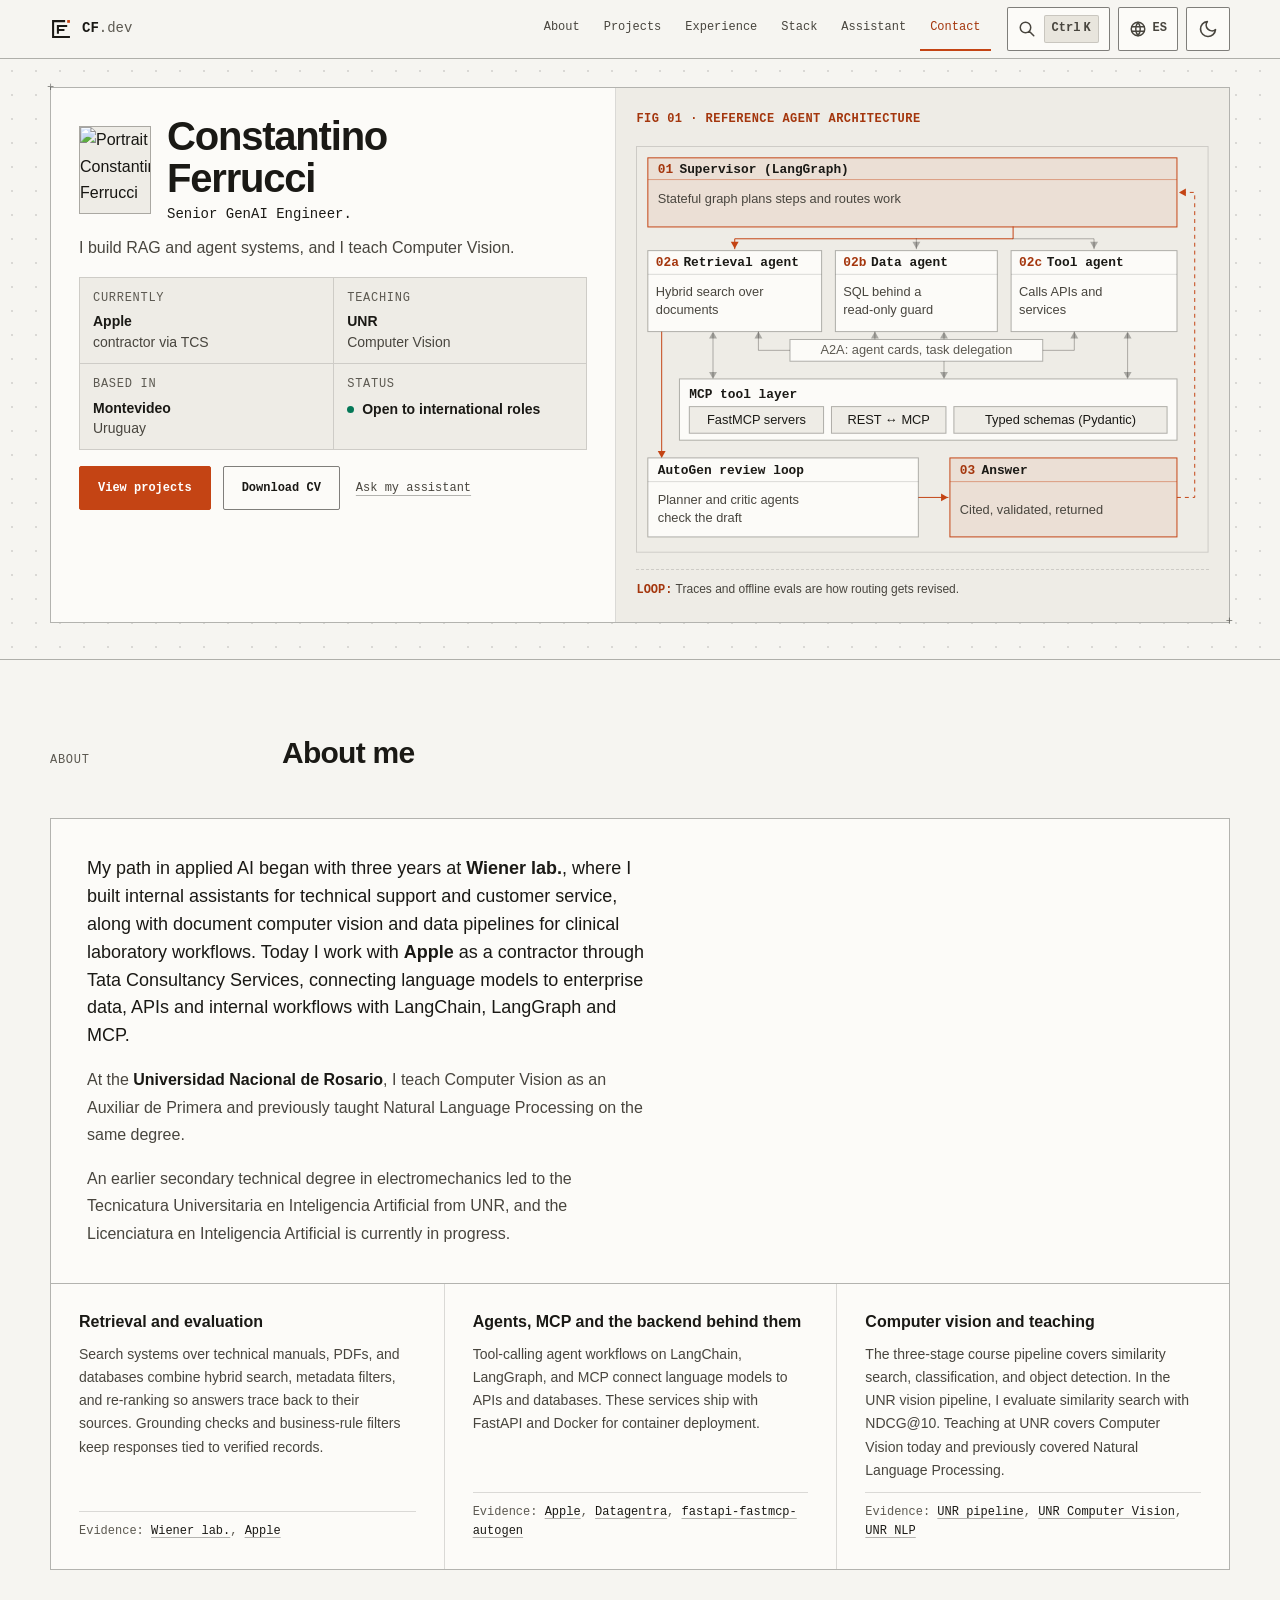
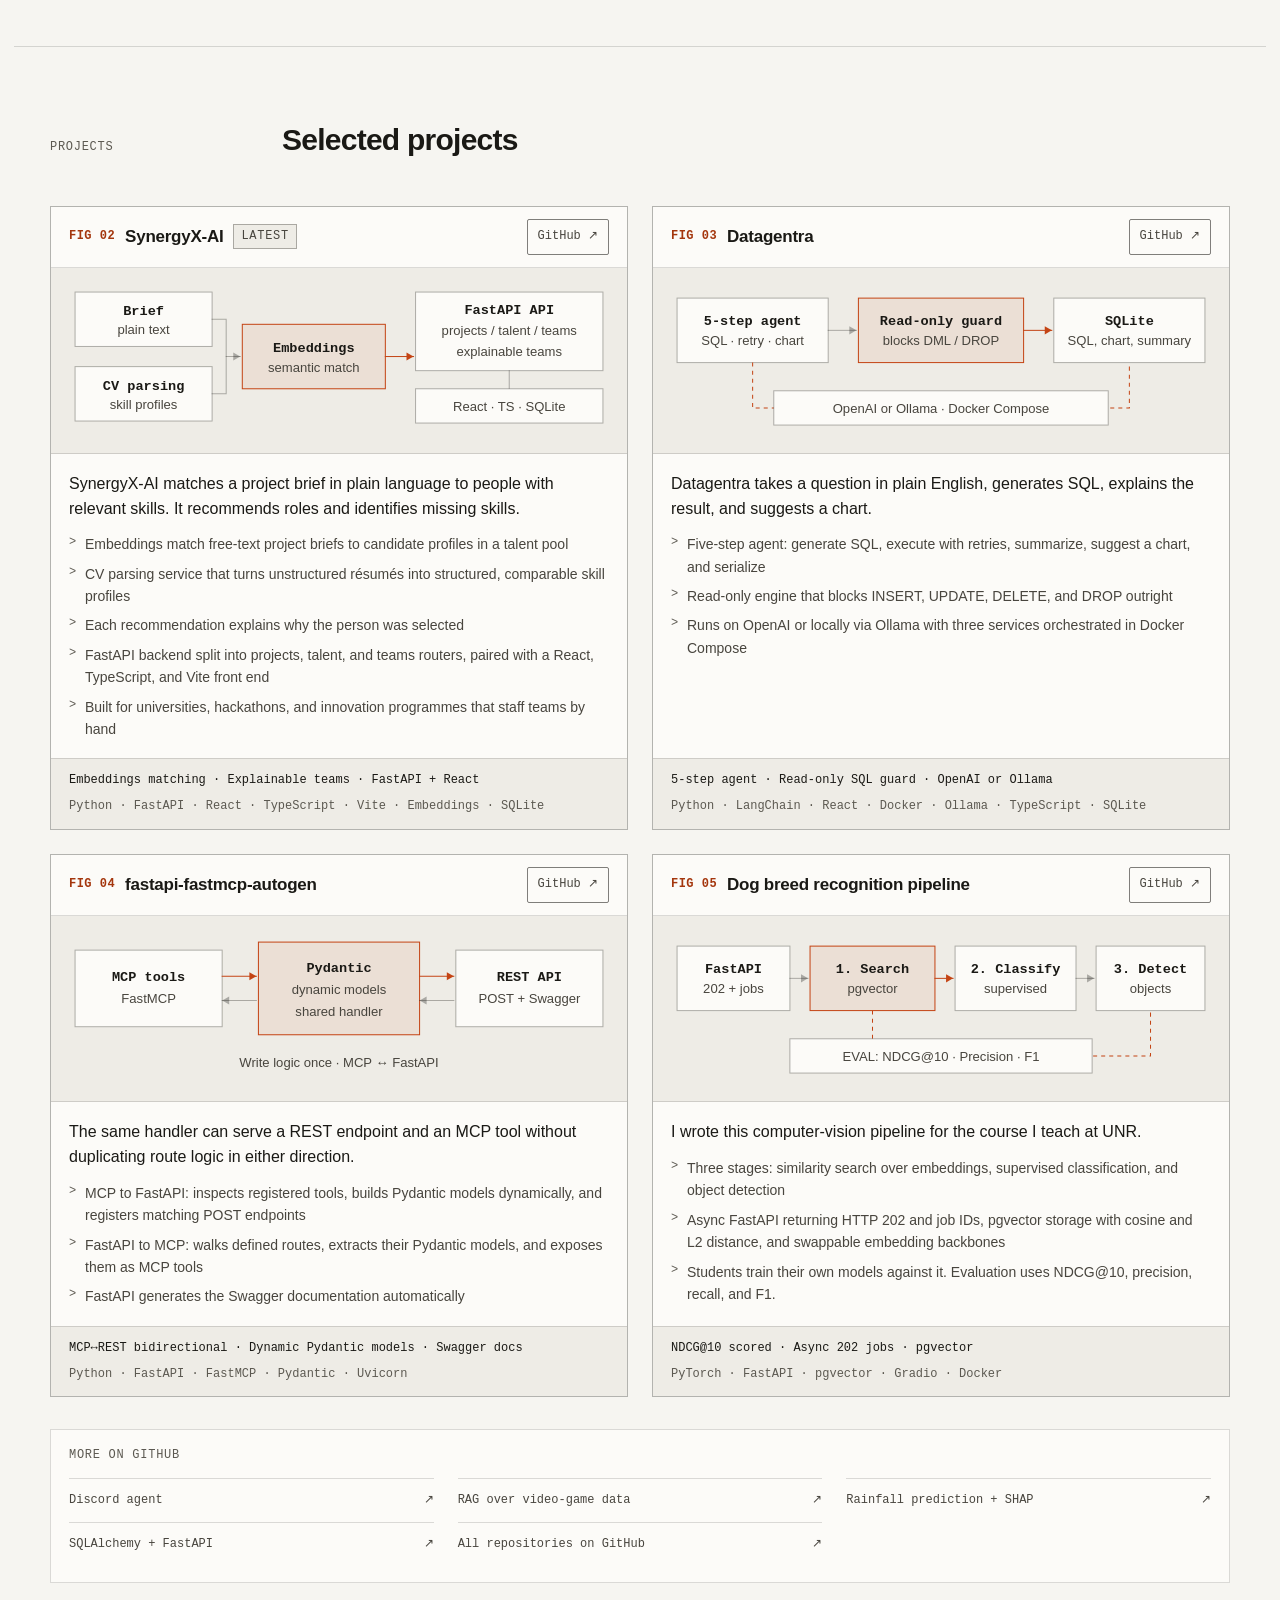
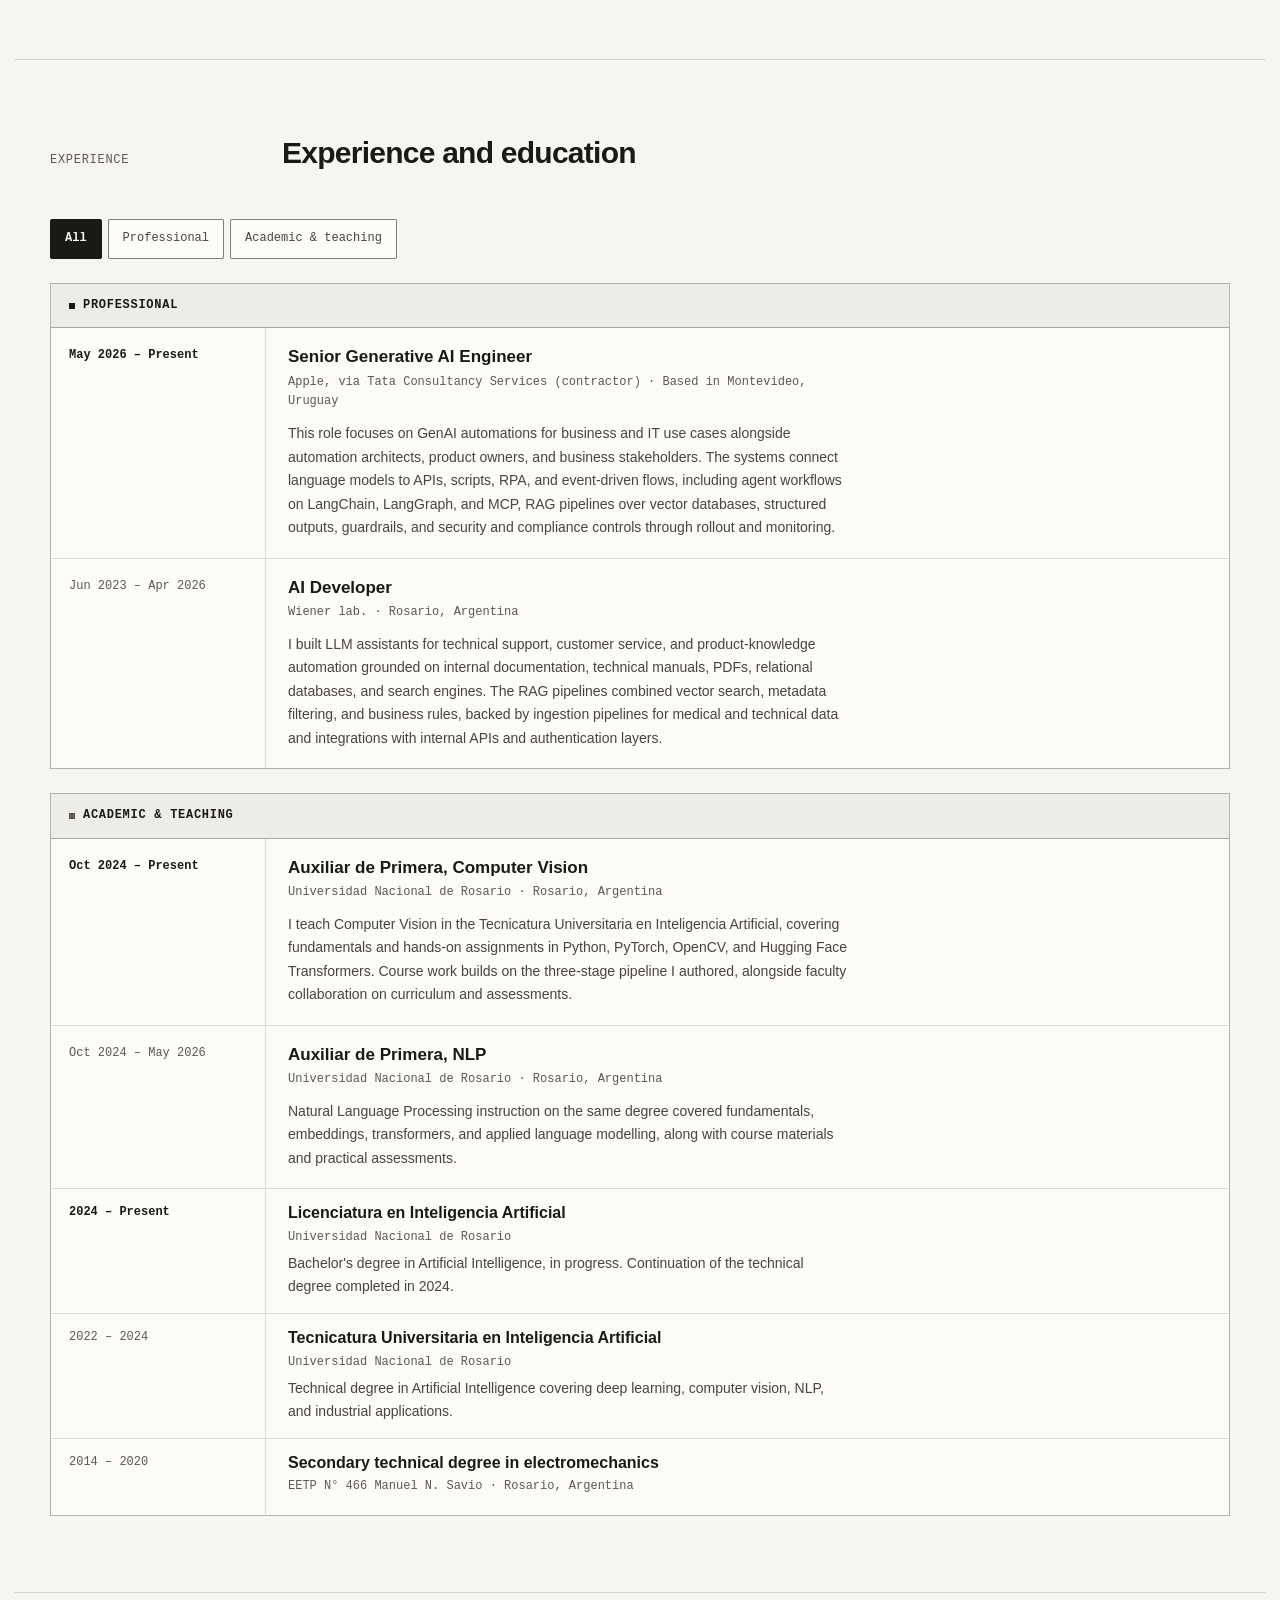
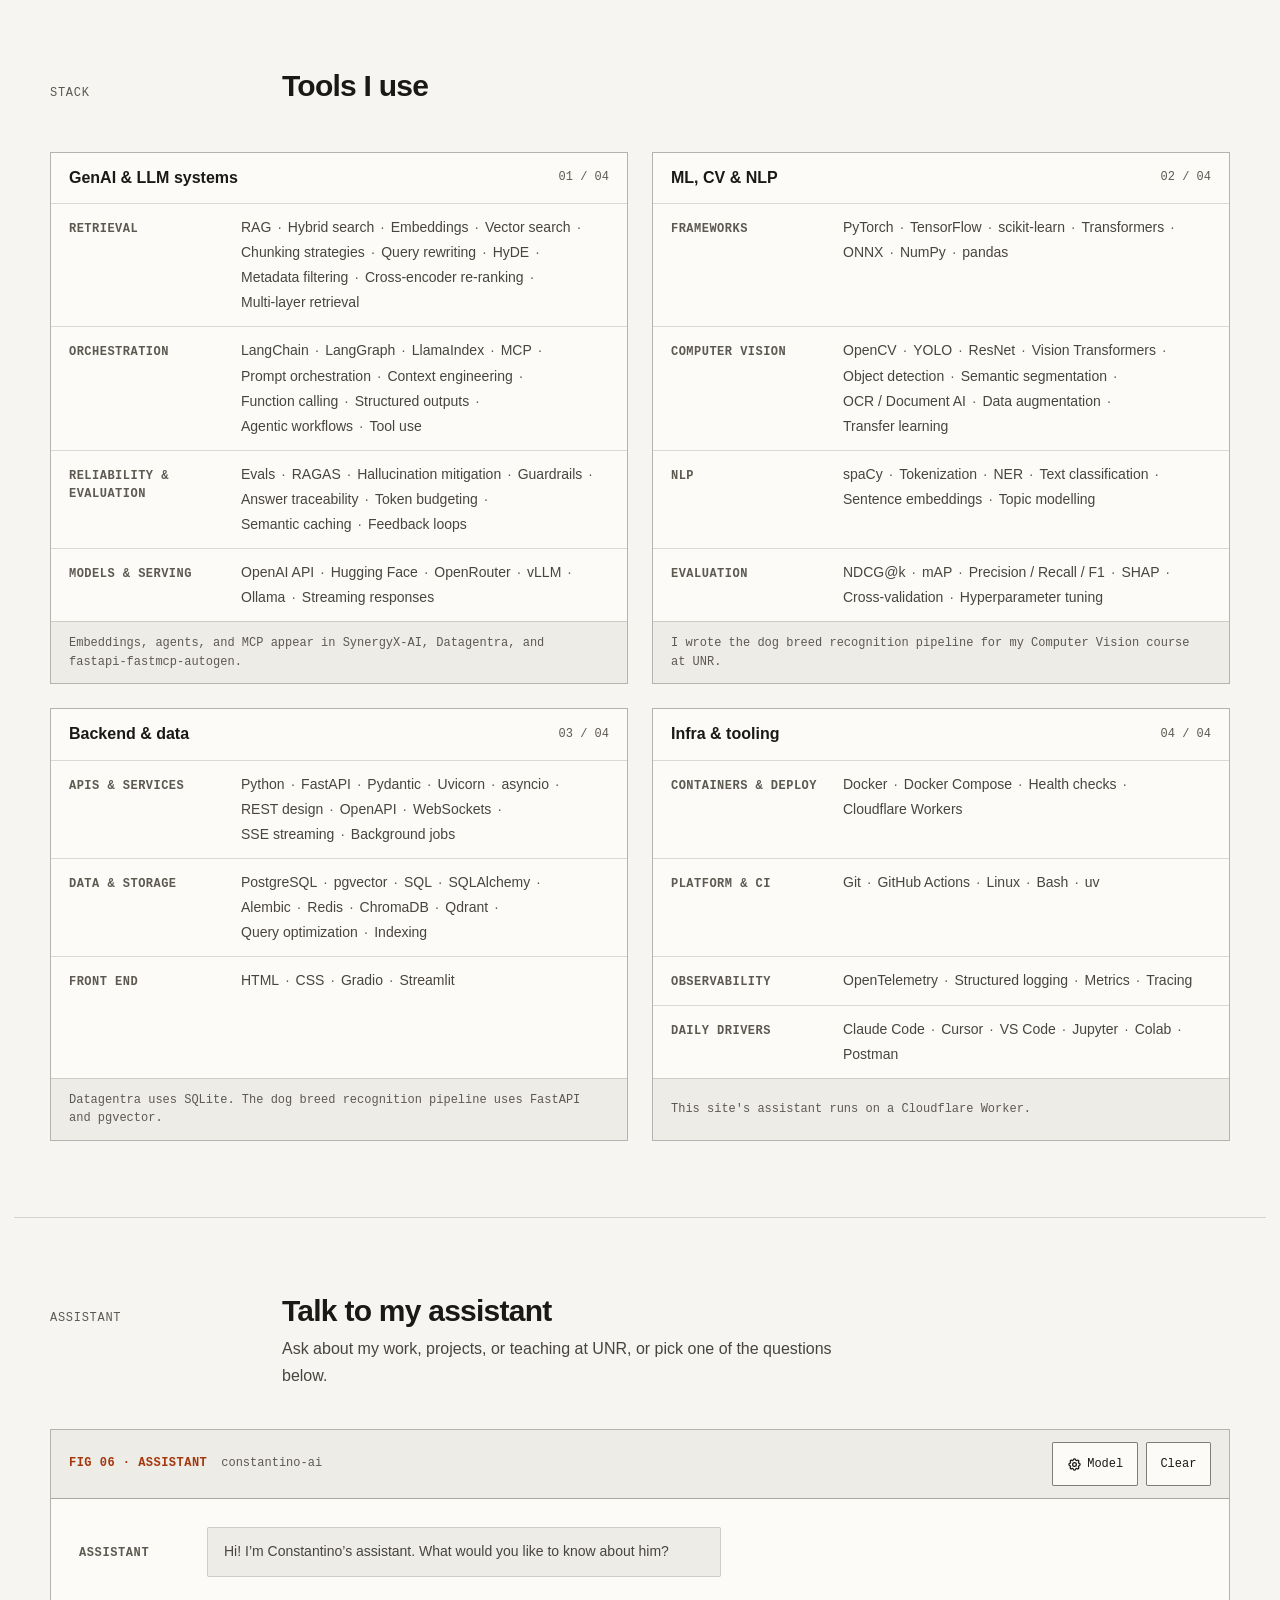
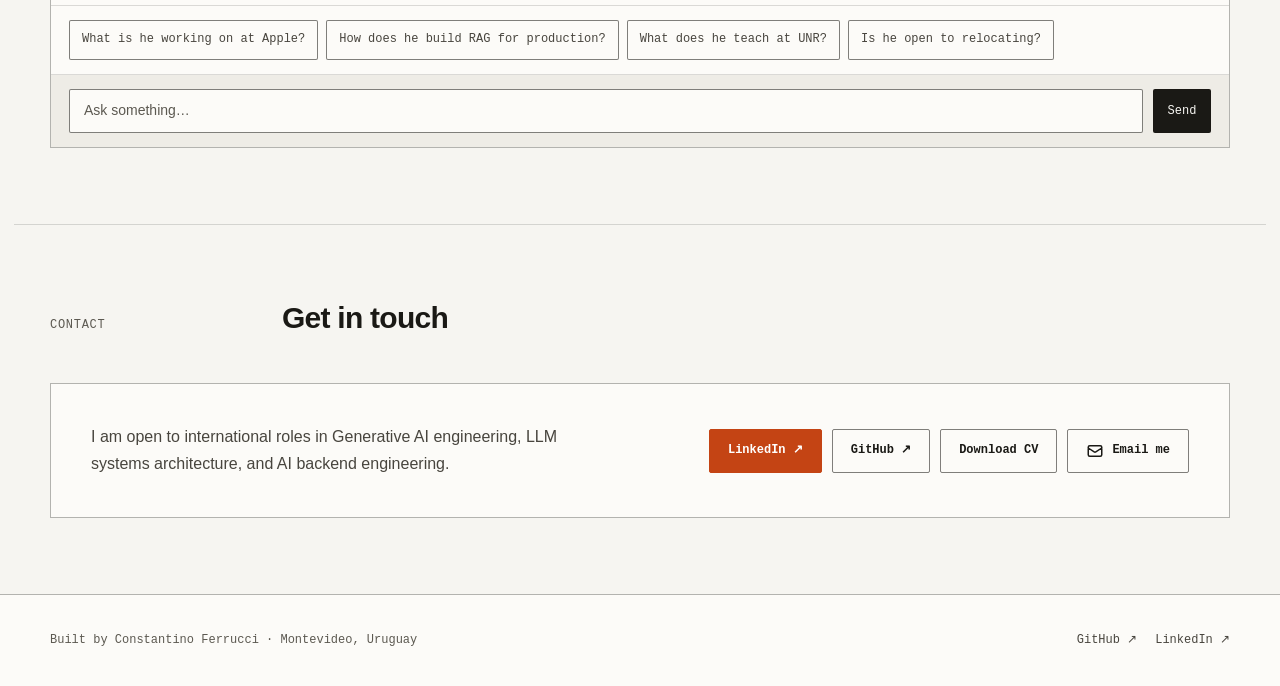
==== commit c2337790: "feat(brand): add framed CF mark as favicon, touch icon and nav logo" ====
--- a/index.html
+++ b/index.html
@@ -27,7 +27,8 @@
     <meta property="og:image:height" content="630">
     <meta property="og:image:alt" content="Constantino Ferrucci — Senior Generative AI Engineer, Montevideo, Uruguay">
     <meta name="twitter:image" content="https://constantinoferrucci.com.ar/assets/og/og-image.png">
-    <link rel="icon" type="image/svg+xml" href="data:image/svg+xml,%3Csvg xmlns='http://www.w3.org/2000/svg' viewBox='0 0 100 100'%3E%3Crect width='100' height='100' rx='20' fill='%23f06a3c'/%3E%3Ctext x='50' y='68' font-family='Arial Black' font-size='45' font-weight='bold' text-anchor='middle' fill='%2316130f'%3ECF%3C/text%3E%3C/svg%3E">
+    <link rel="icon" type="image/svg+xml" href="assets/img/favicon.svg">
+    <link rel="apple-touch-icon" href="assets/img/apple-touch-icon.png">
     <!-- Fonts are self-hosted (assets/fonts), so there is no third-party round
          trip before first paint. Preload only the two faces the hero needs. -->
     <link rel="preload" href="assets/fonts/inter-var.woff2" as="font" type="font/woff2" crossorigin>
@@ -72,7 +73,7 @@
 
 <nav class="nav" id="nav" aria-label="Main navigation" data-i18n-attr="aria-label:a11y.nav">
     <div class="wrap topbar-inner">
-    <a href="#hero" class="brand"><span class="brand-mark" aria-hidden="true"></span><span>CF<span class="brand-sub">.dev</span></span></a>
+    <a href="#hero" class="brand"><svg class="brand-mark" viewBox="0 0 32 32" aria-hidden="true" focusable="false"><path fill="currentColor" d="M22 3H3V29H29V26H6V6H22V3Z"/><rect x="25" y="3" width="4" height="4" fill="var(--accent)"/><path fill="currentColor" d="M10 10H25V13H13V16H21V19H13V23H10V10Z"/></svg><span>CF<span class="brand-sub">.dev</span></span></a>
     <div class="nav-links" id="navLinks">
         <a href="#about" class="nav-link" data-i18n="nav.about">About</a>
         <a href="#projects" class="nav-link" data-i18n="nav.projects">Projects</a>
--- a/assets/css/styles.css
+++ b/assets/css/styles.css
@@ -868,11 +868,11 @@
 }
 
 .brand-mark {
-    display: inline-block;
-    width: 8px;
-    height: 8px;
-    border: 1px solid var(--line-strong);
-    background: var(--bg-sheet);
+    display: block;
+    flex: none;
+    width: 22px;
+    height: 22px;
+    color: var(--ink);
 }
 
 .brand-sub { color: var(--ink-muted); font-weight: 400; }
